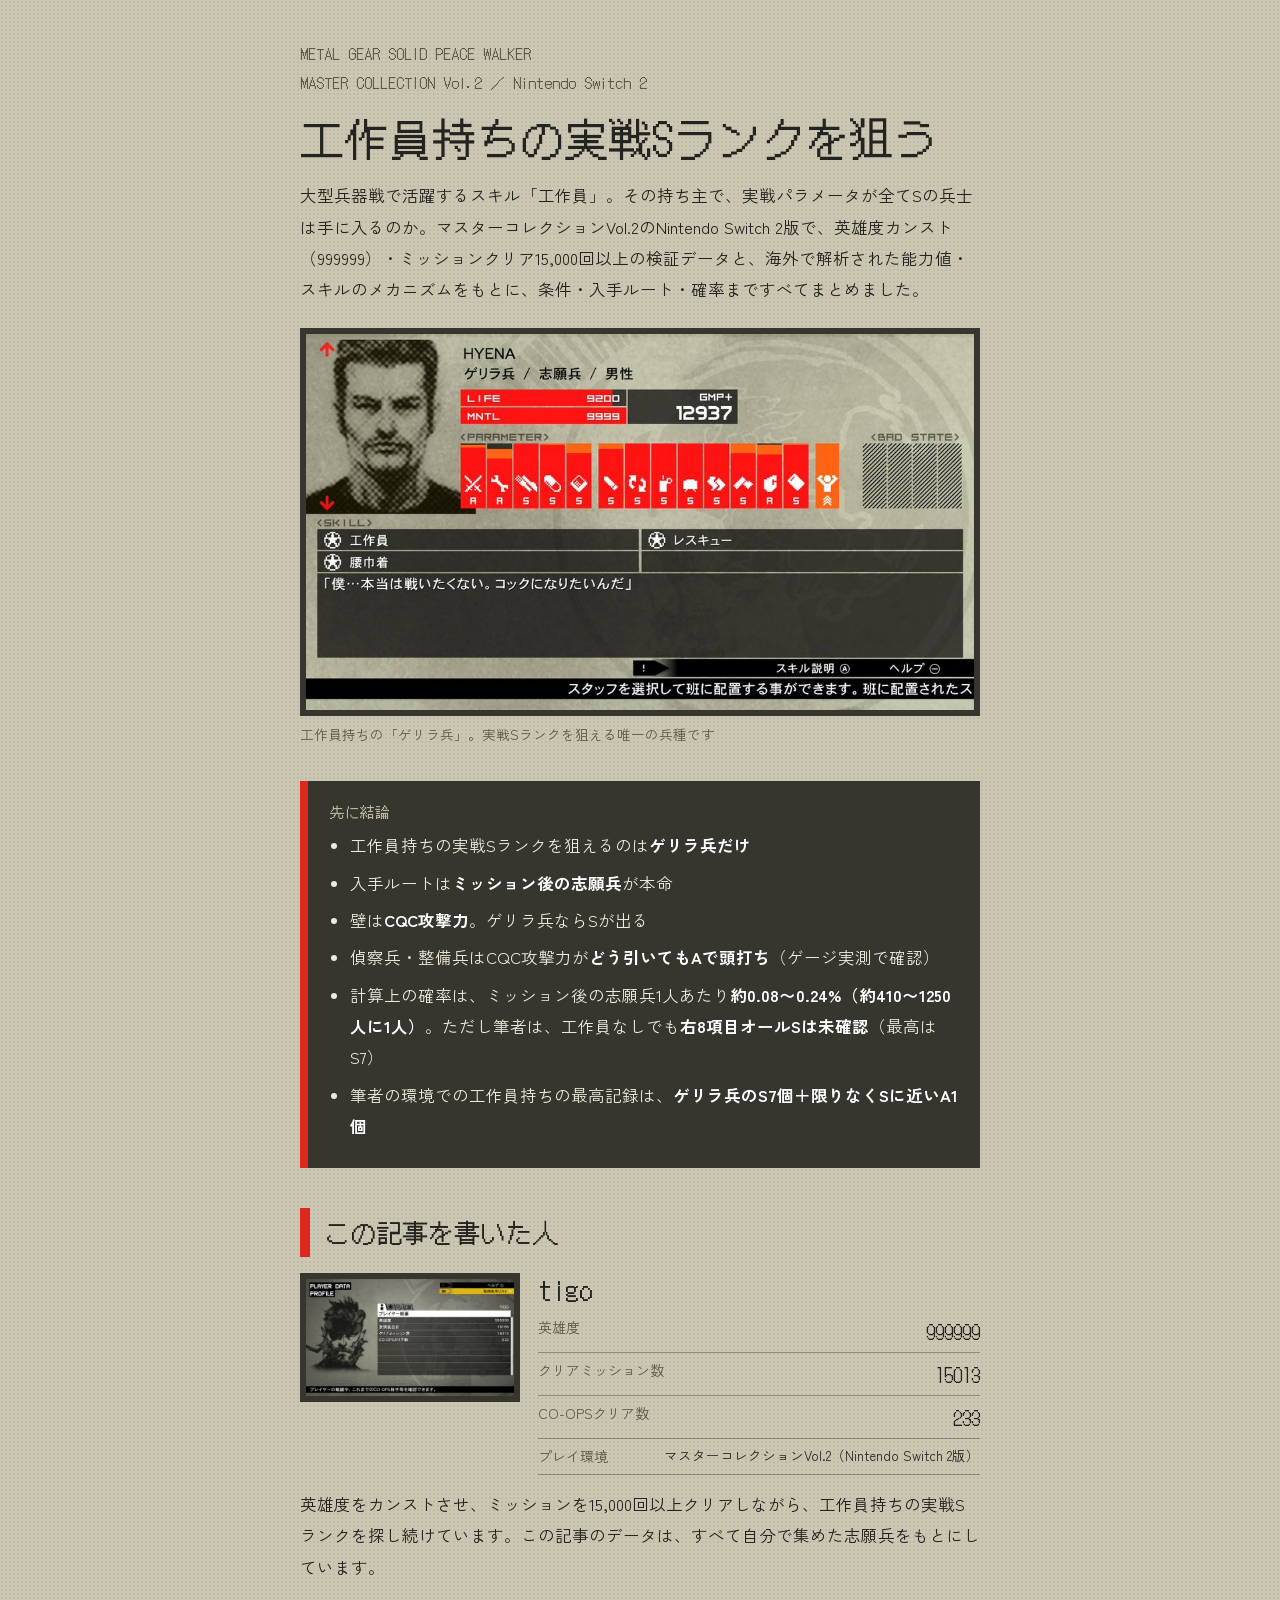
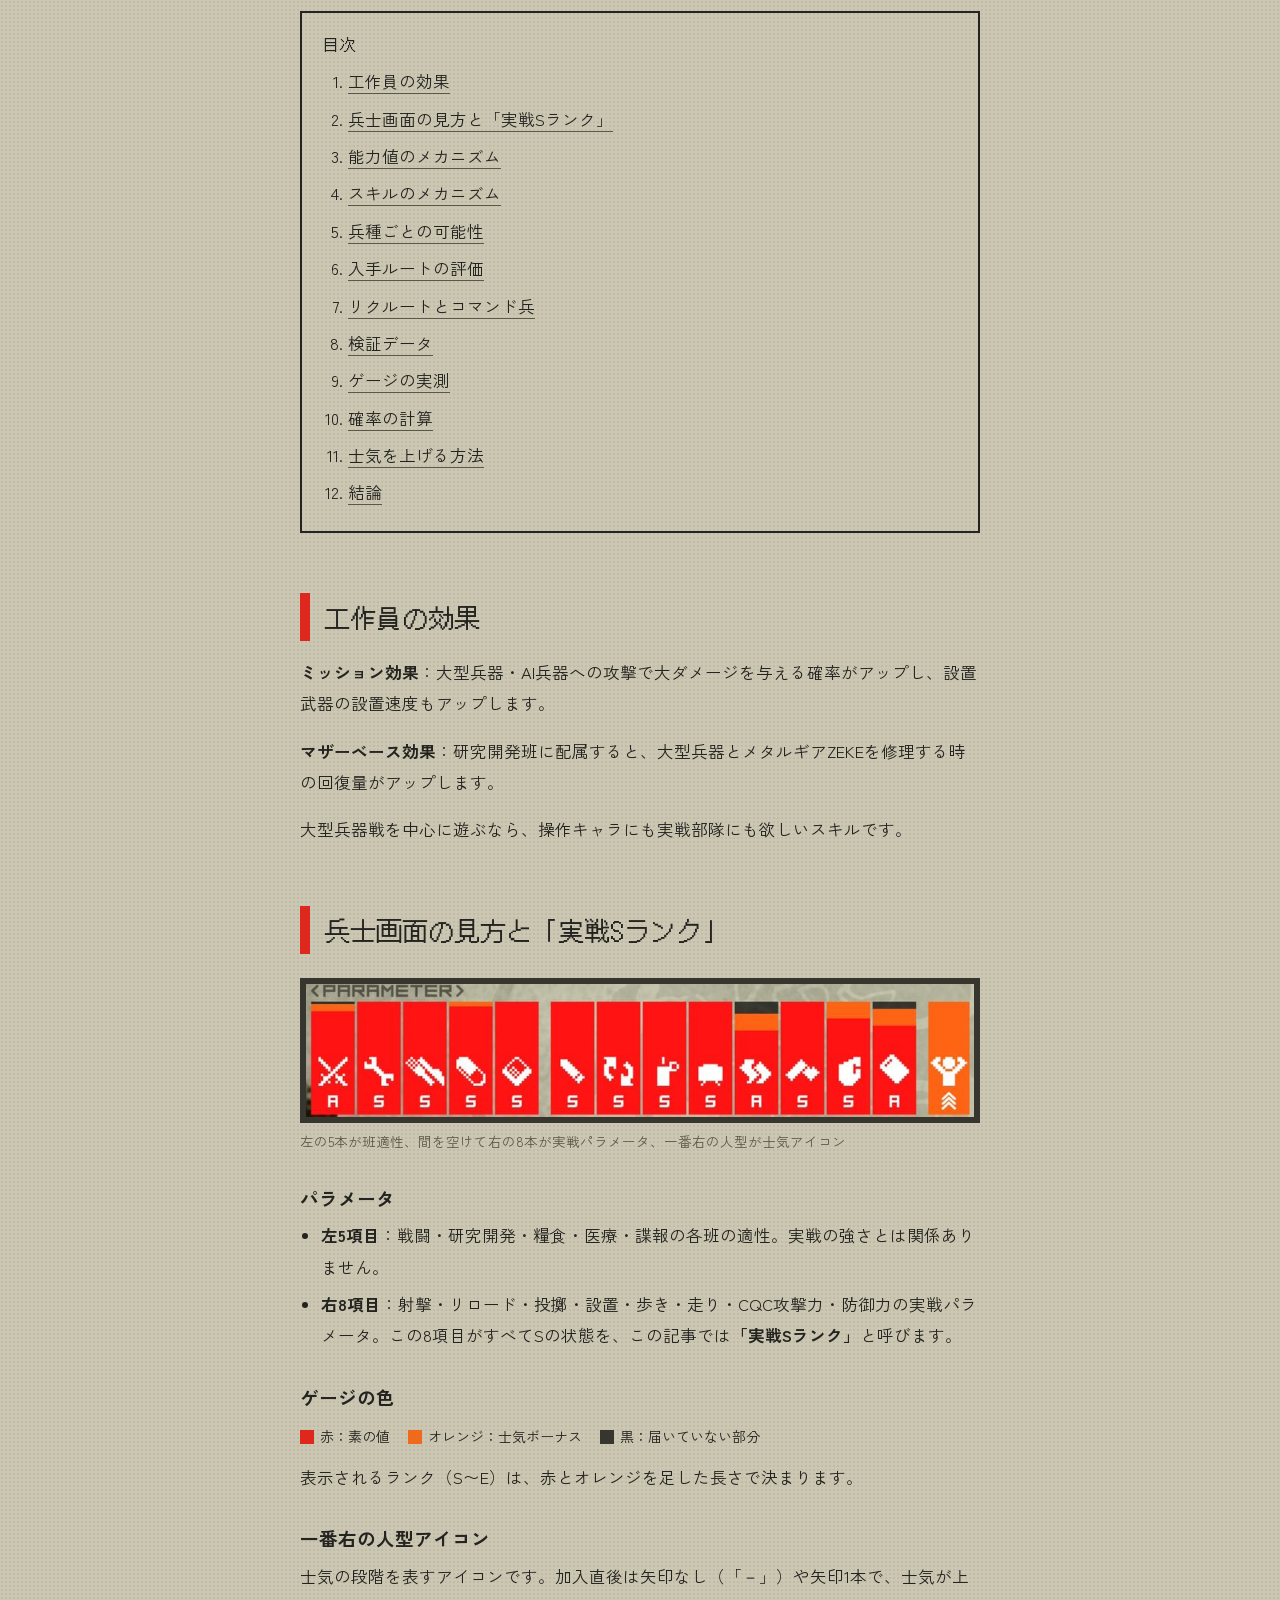
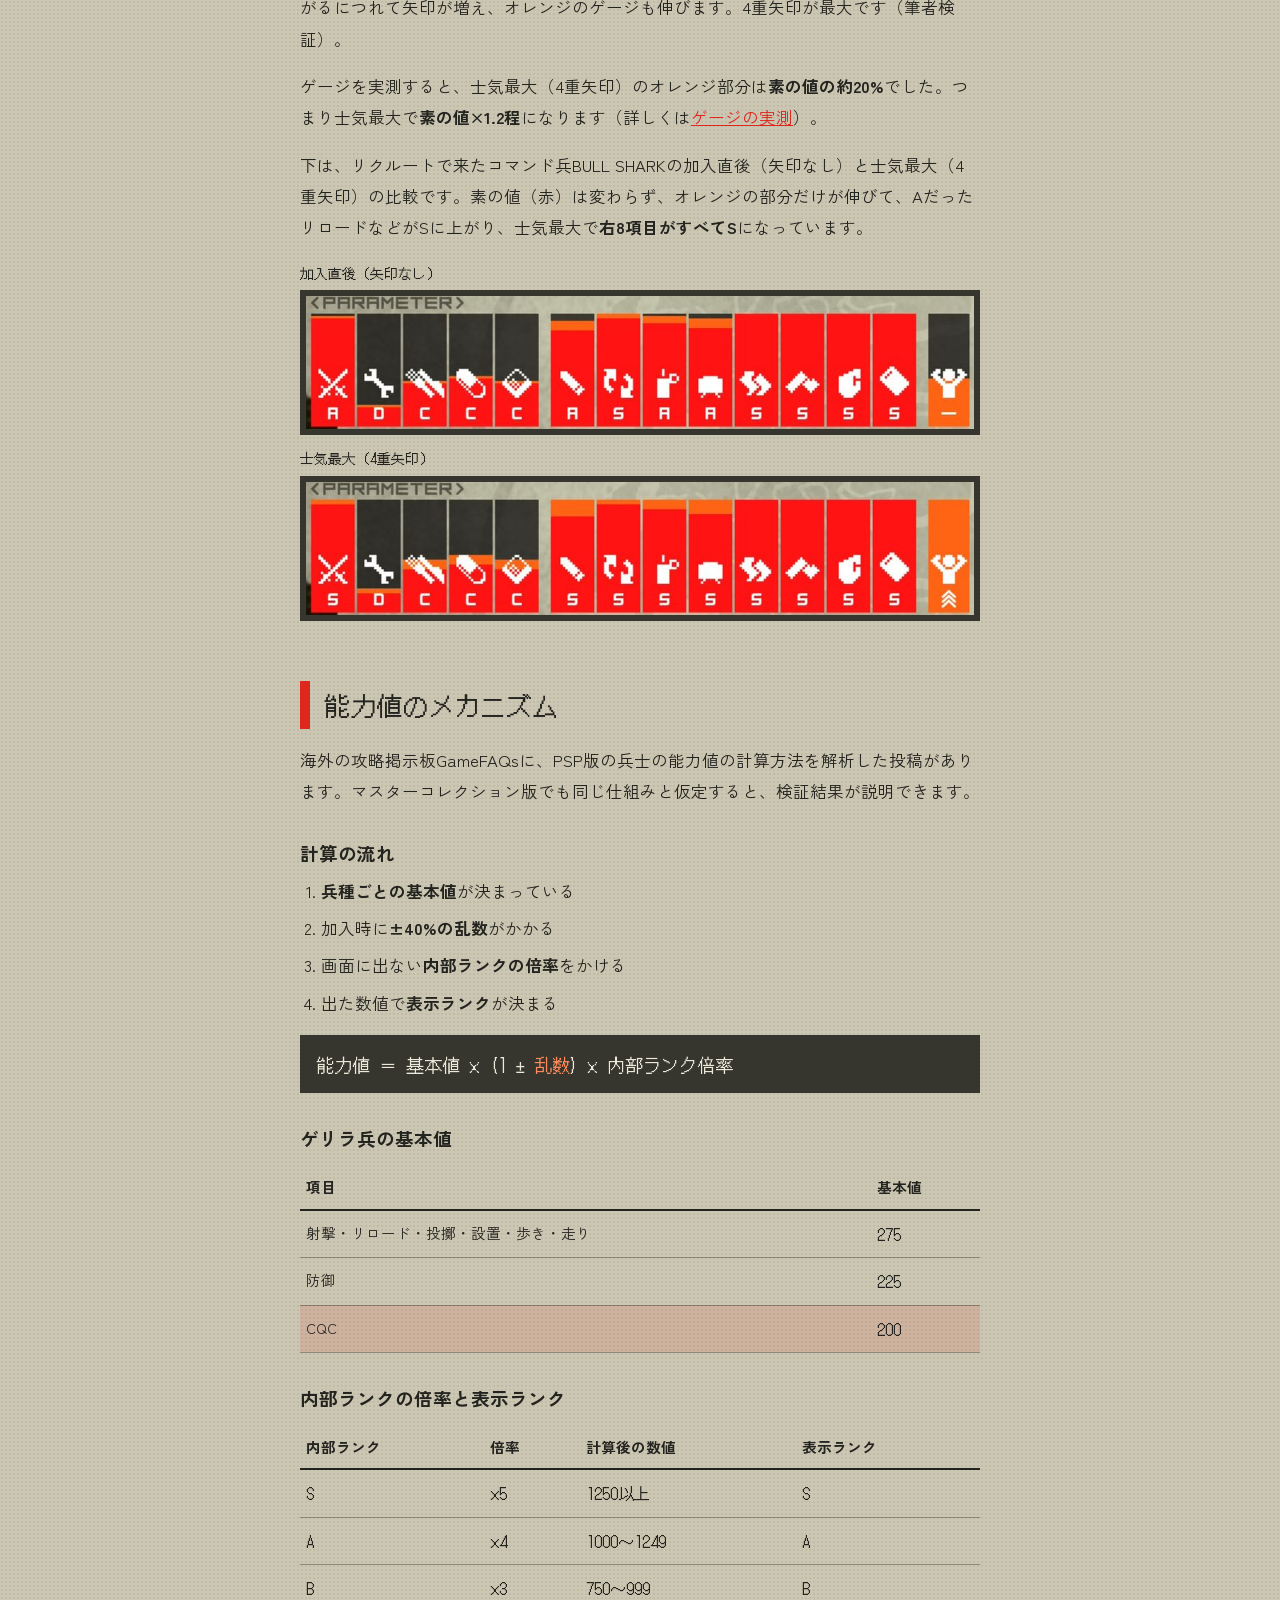
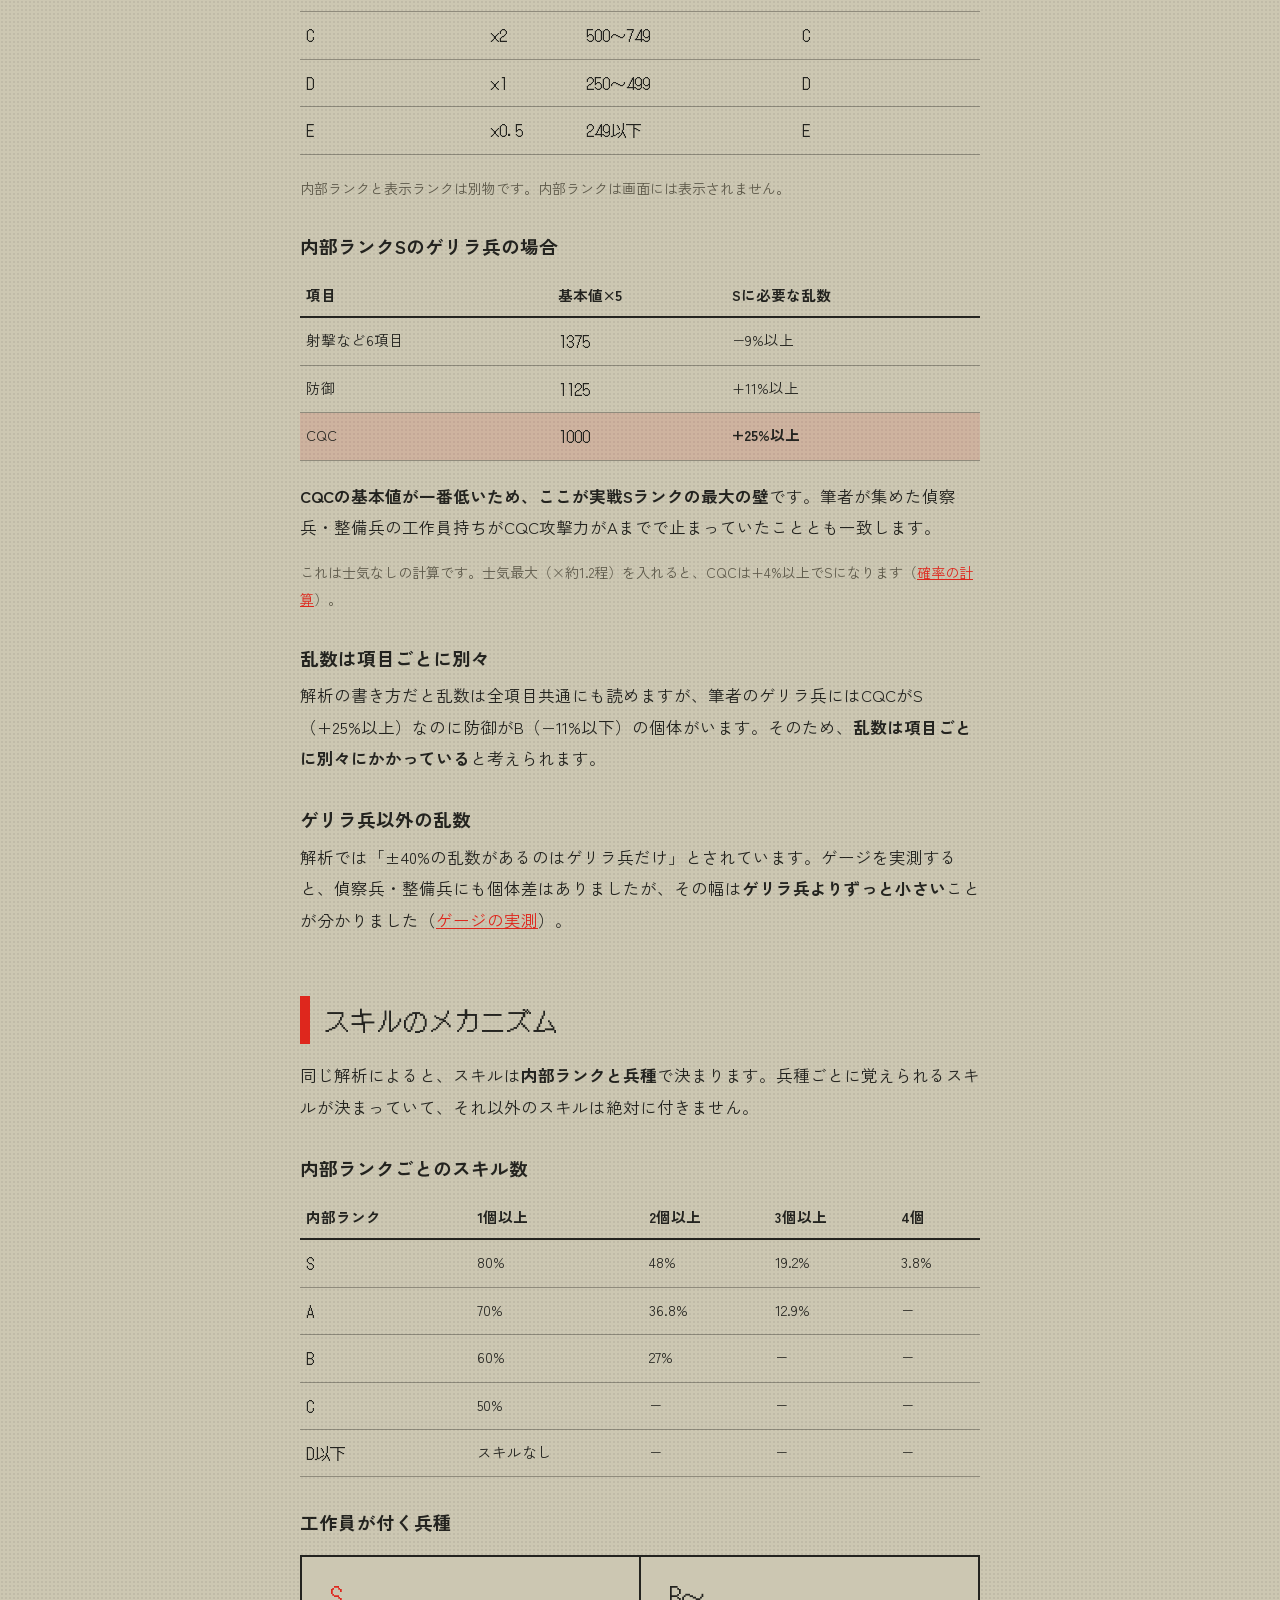
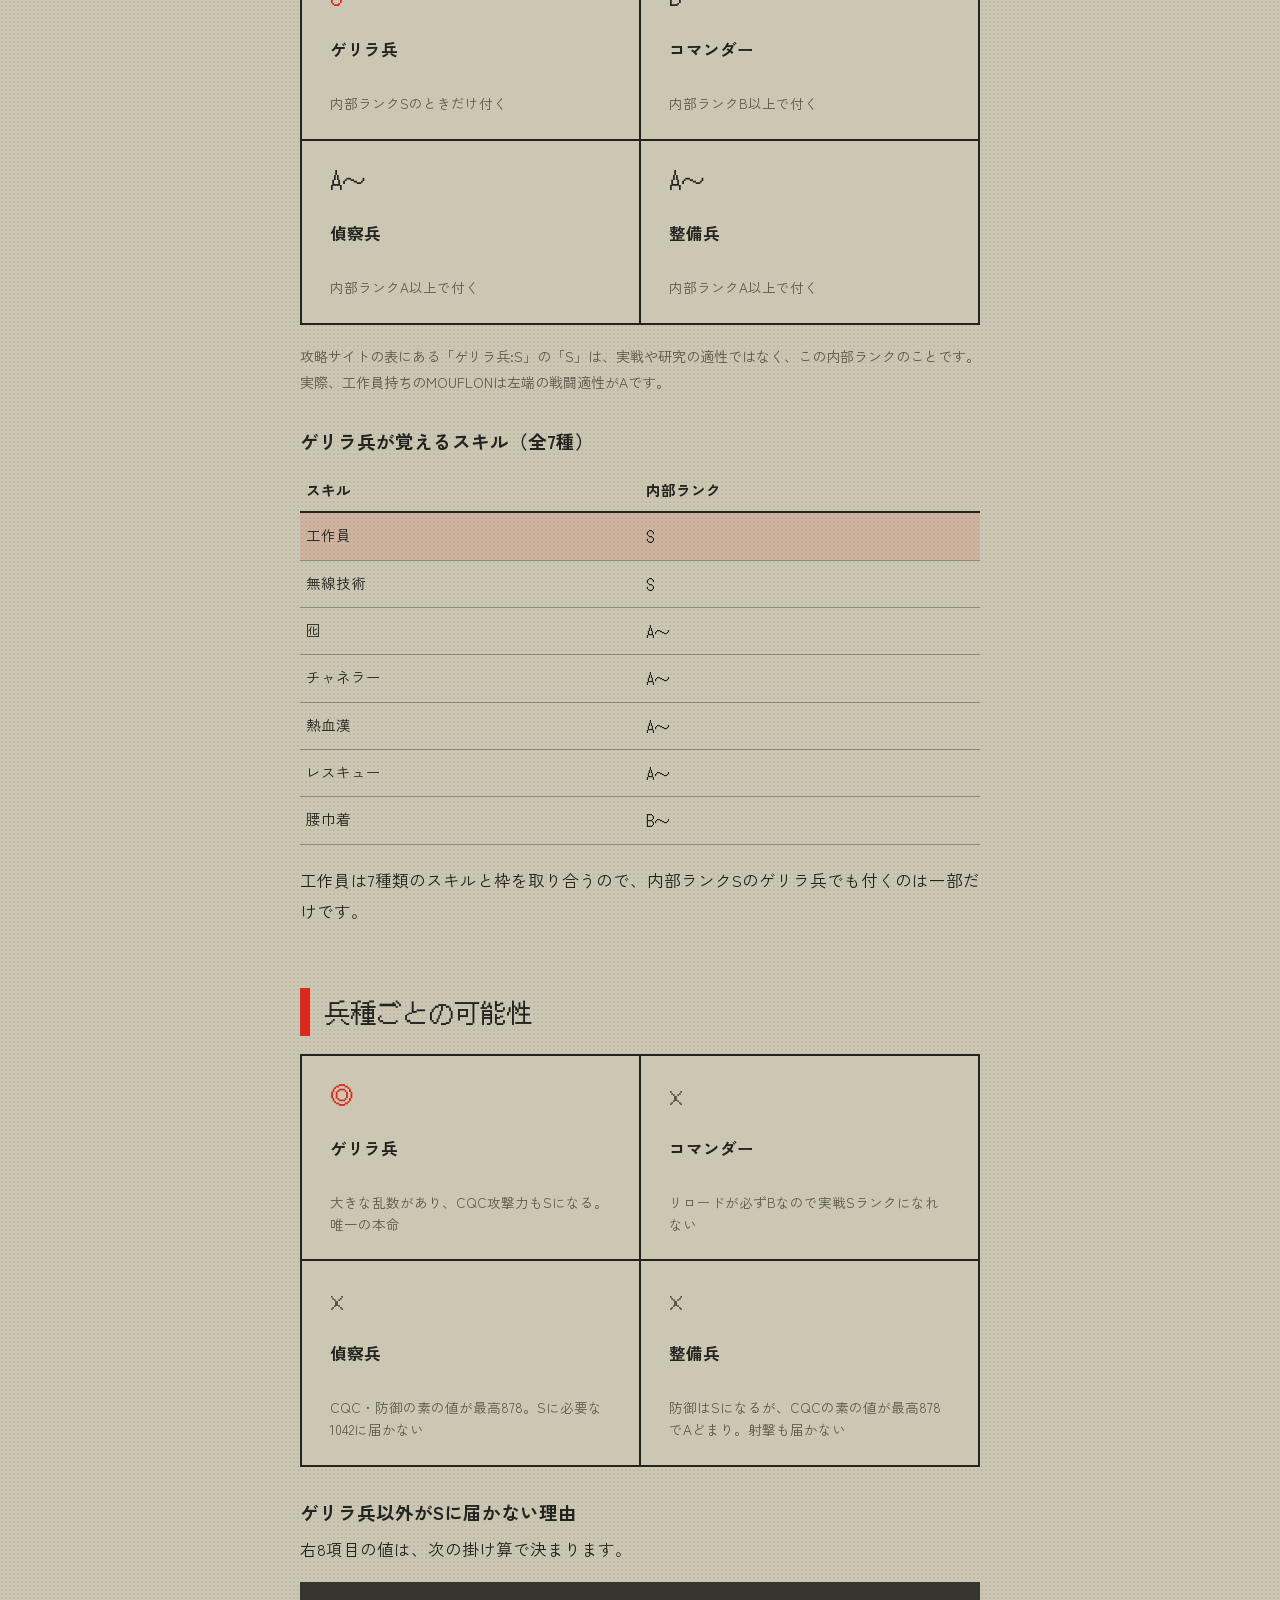
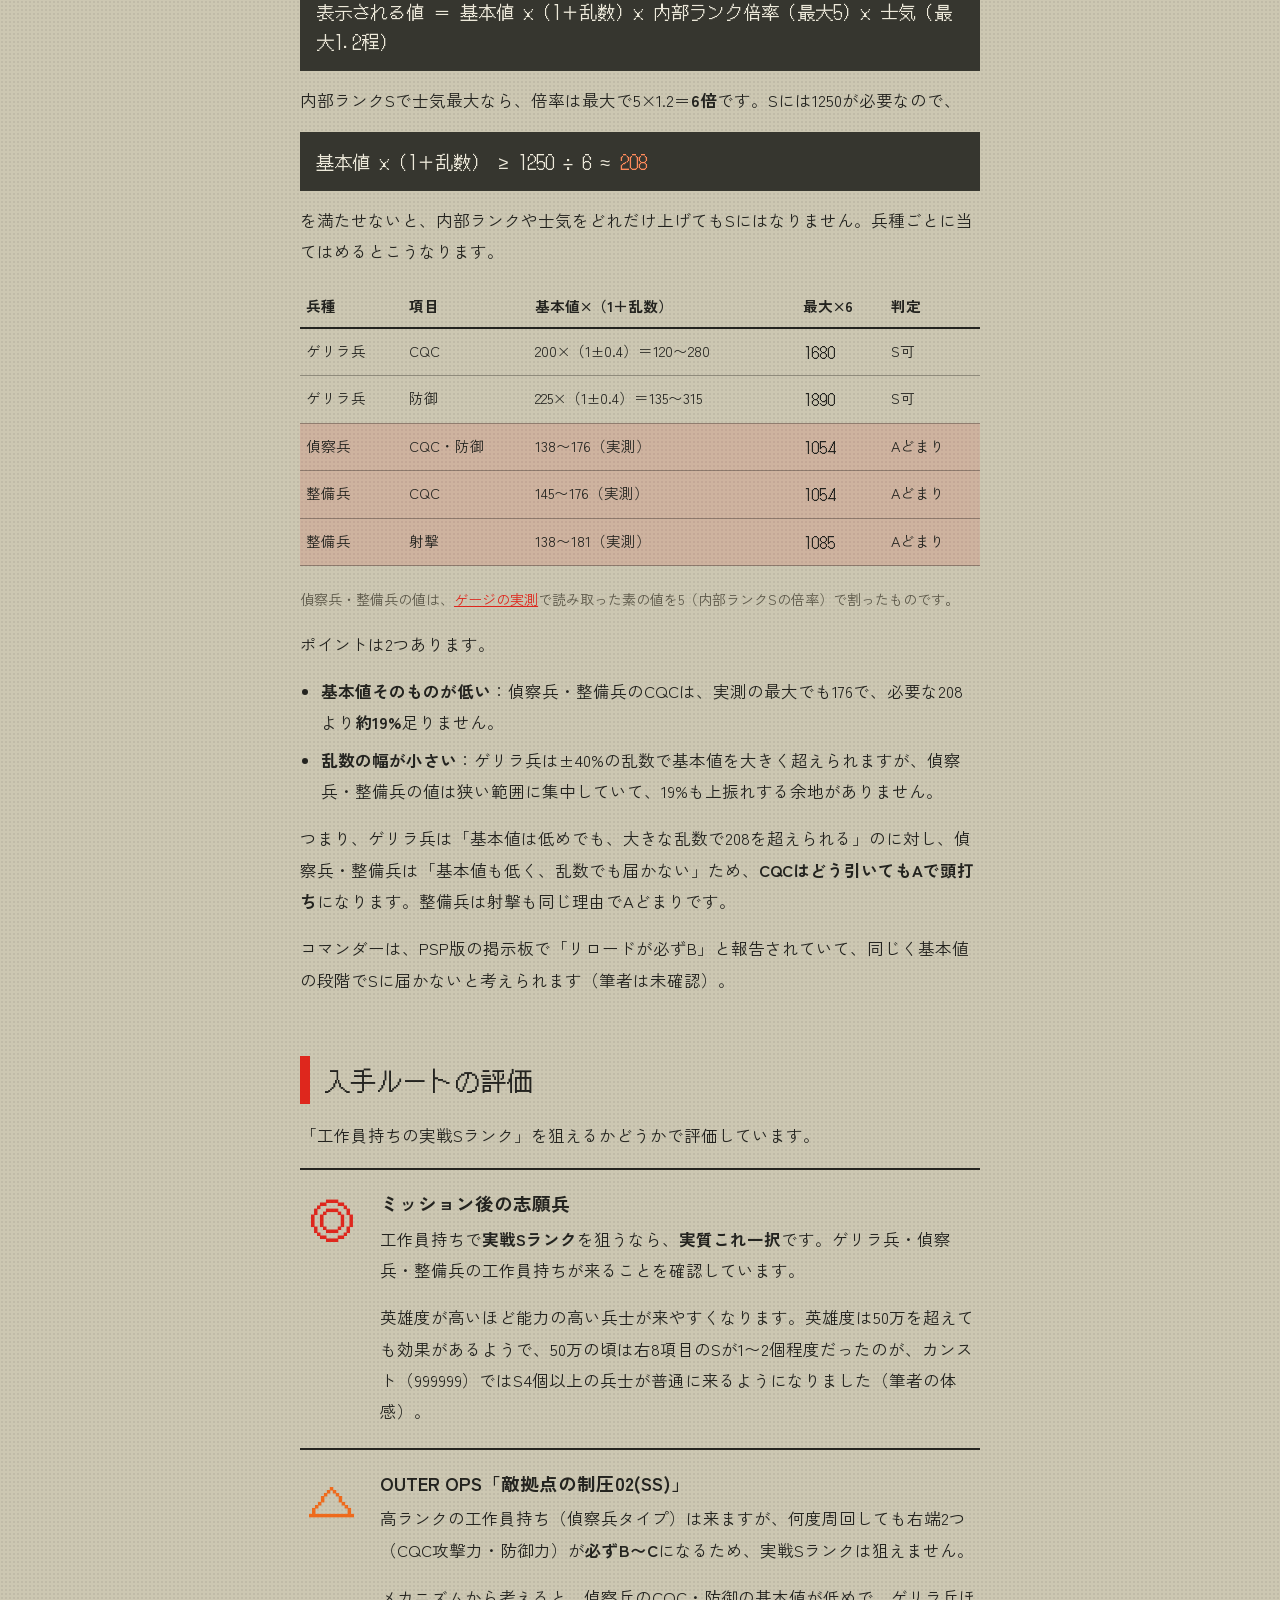
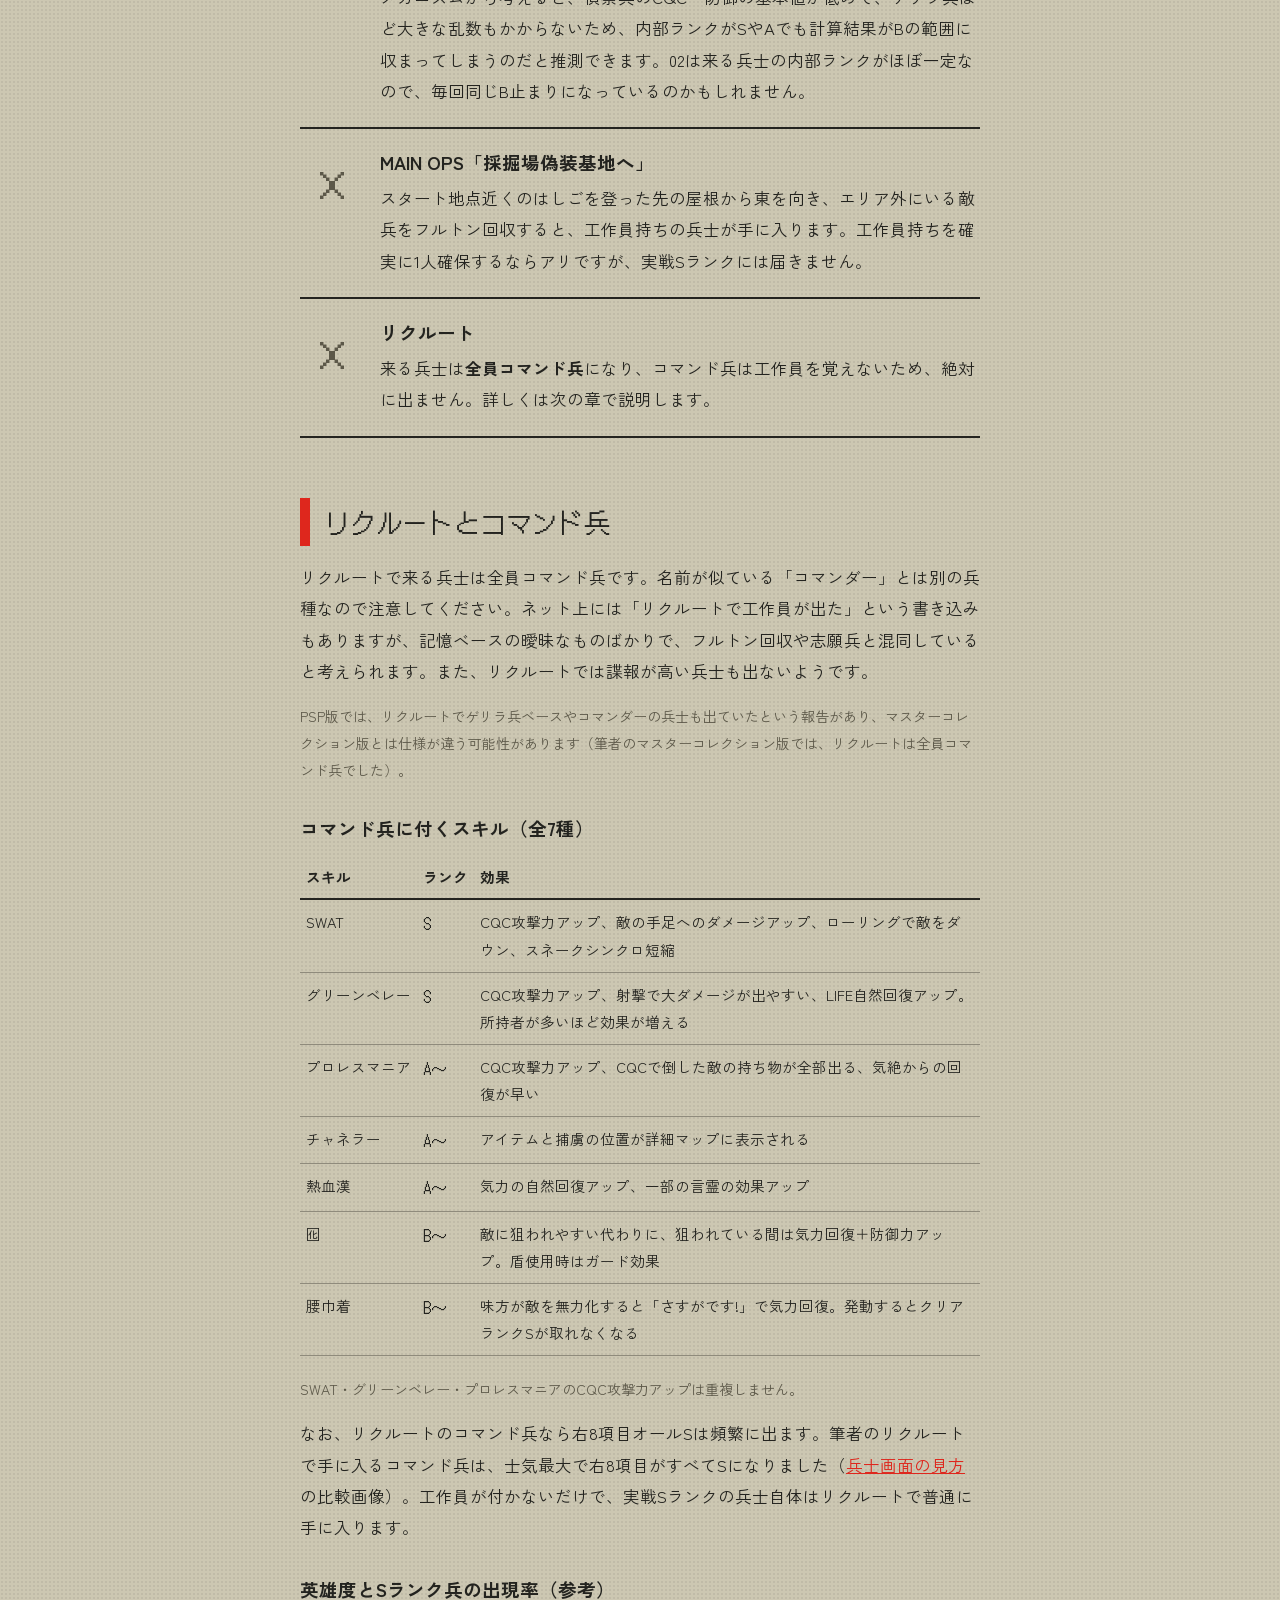
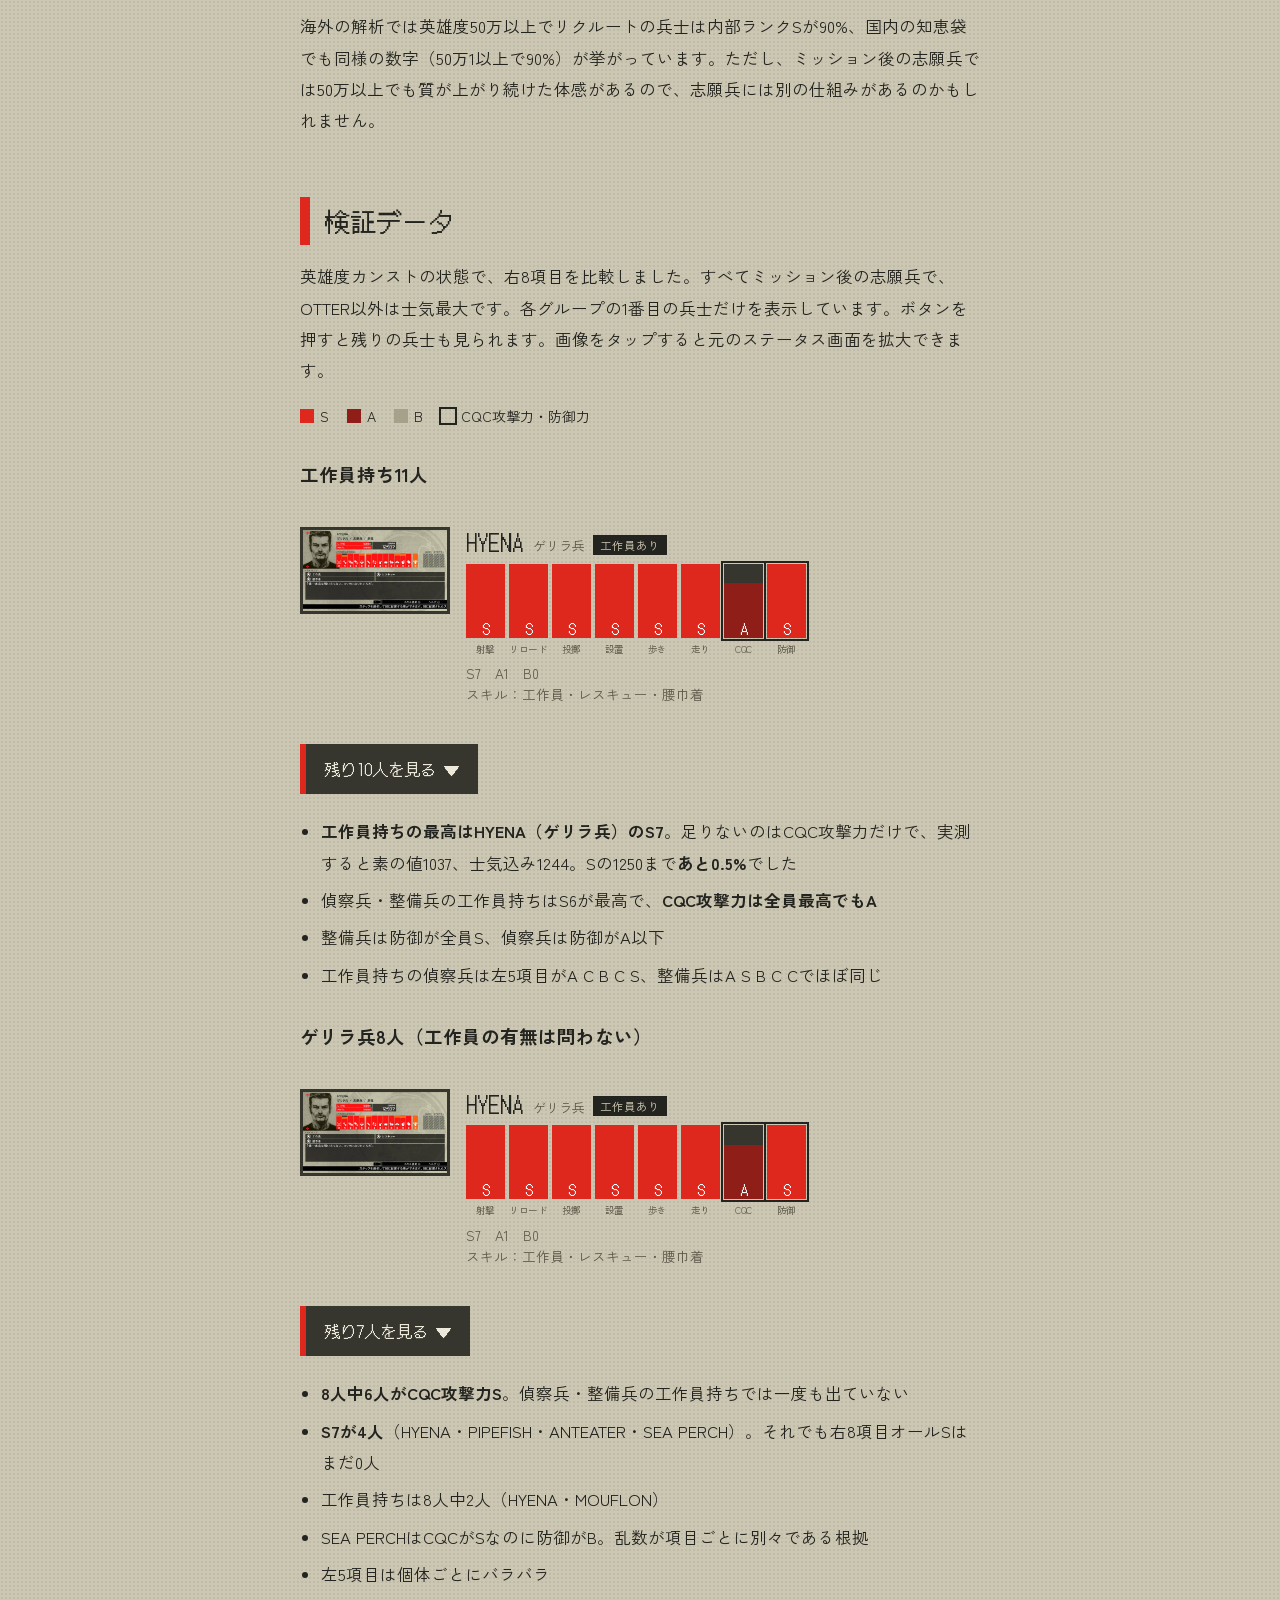
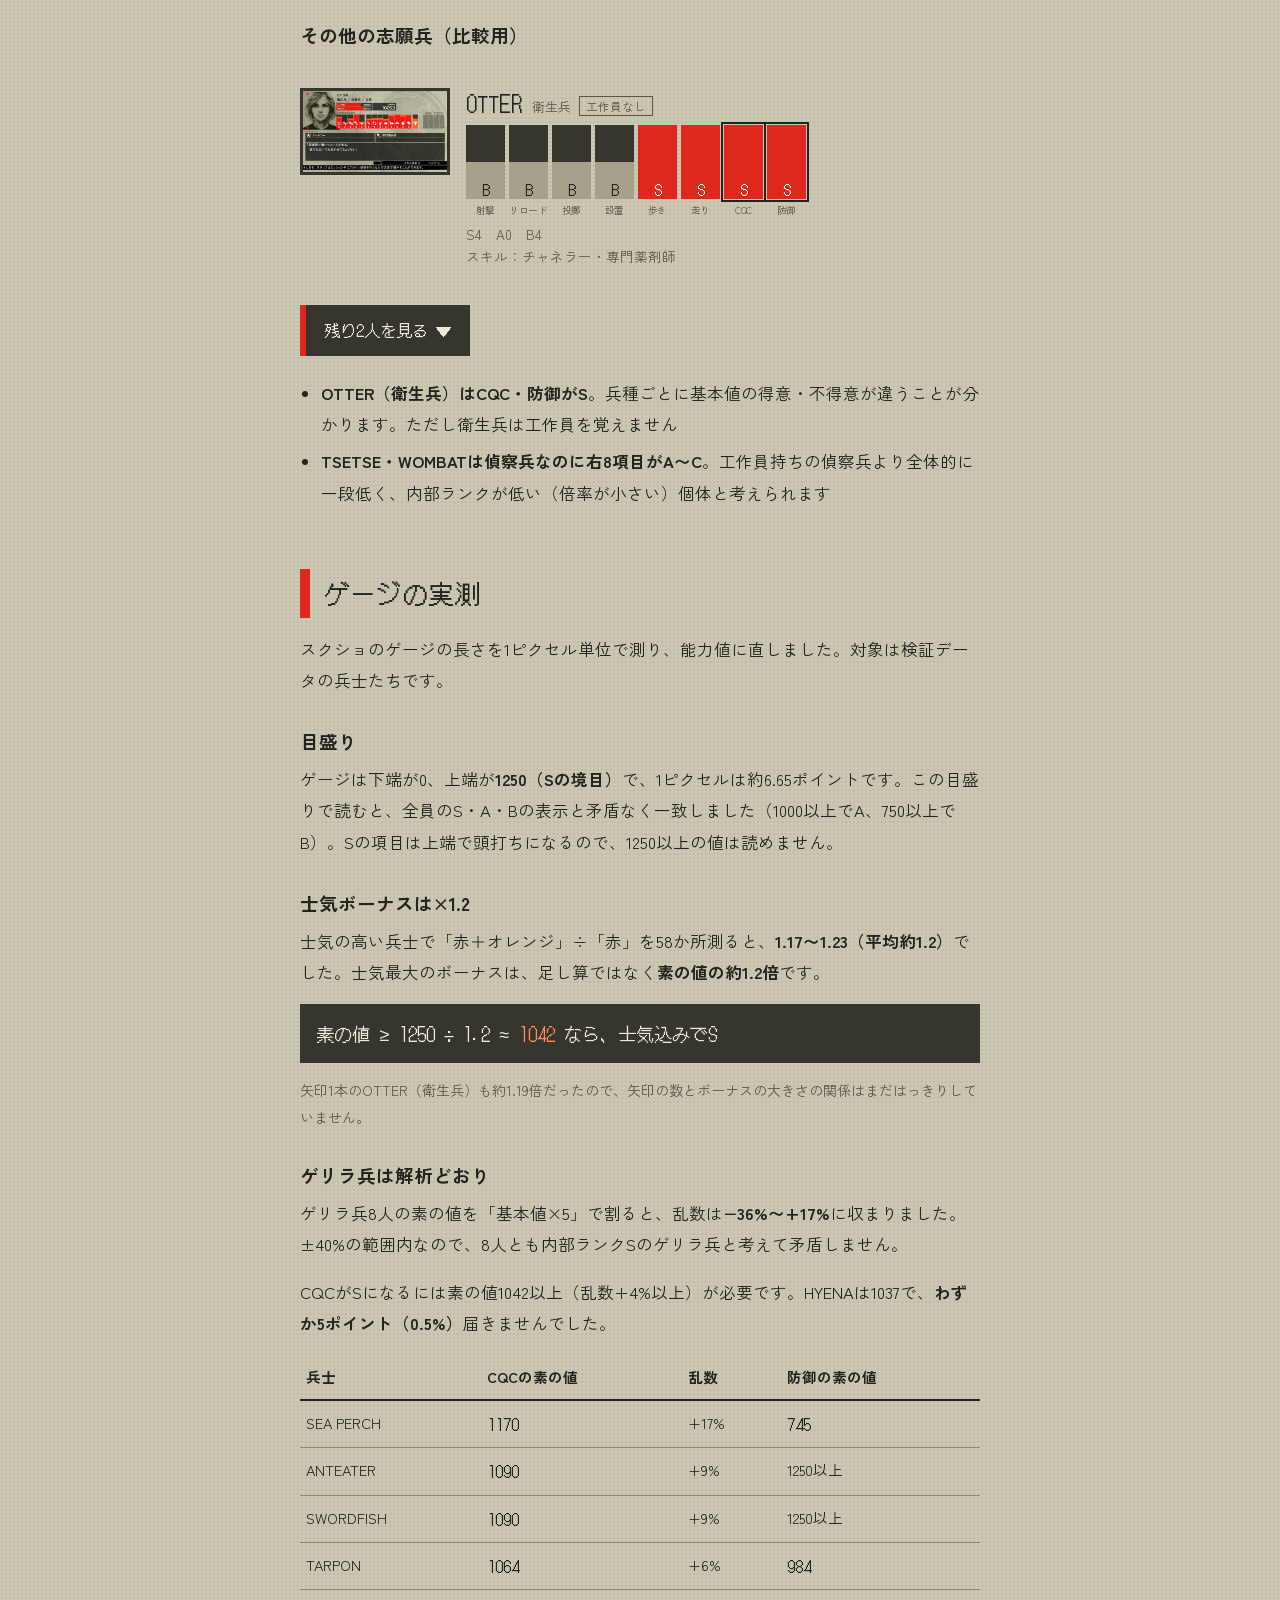
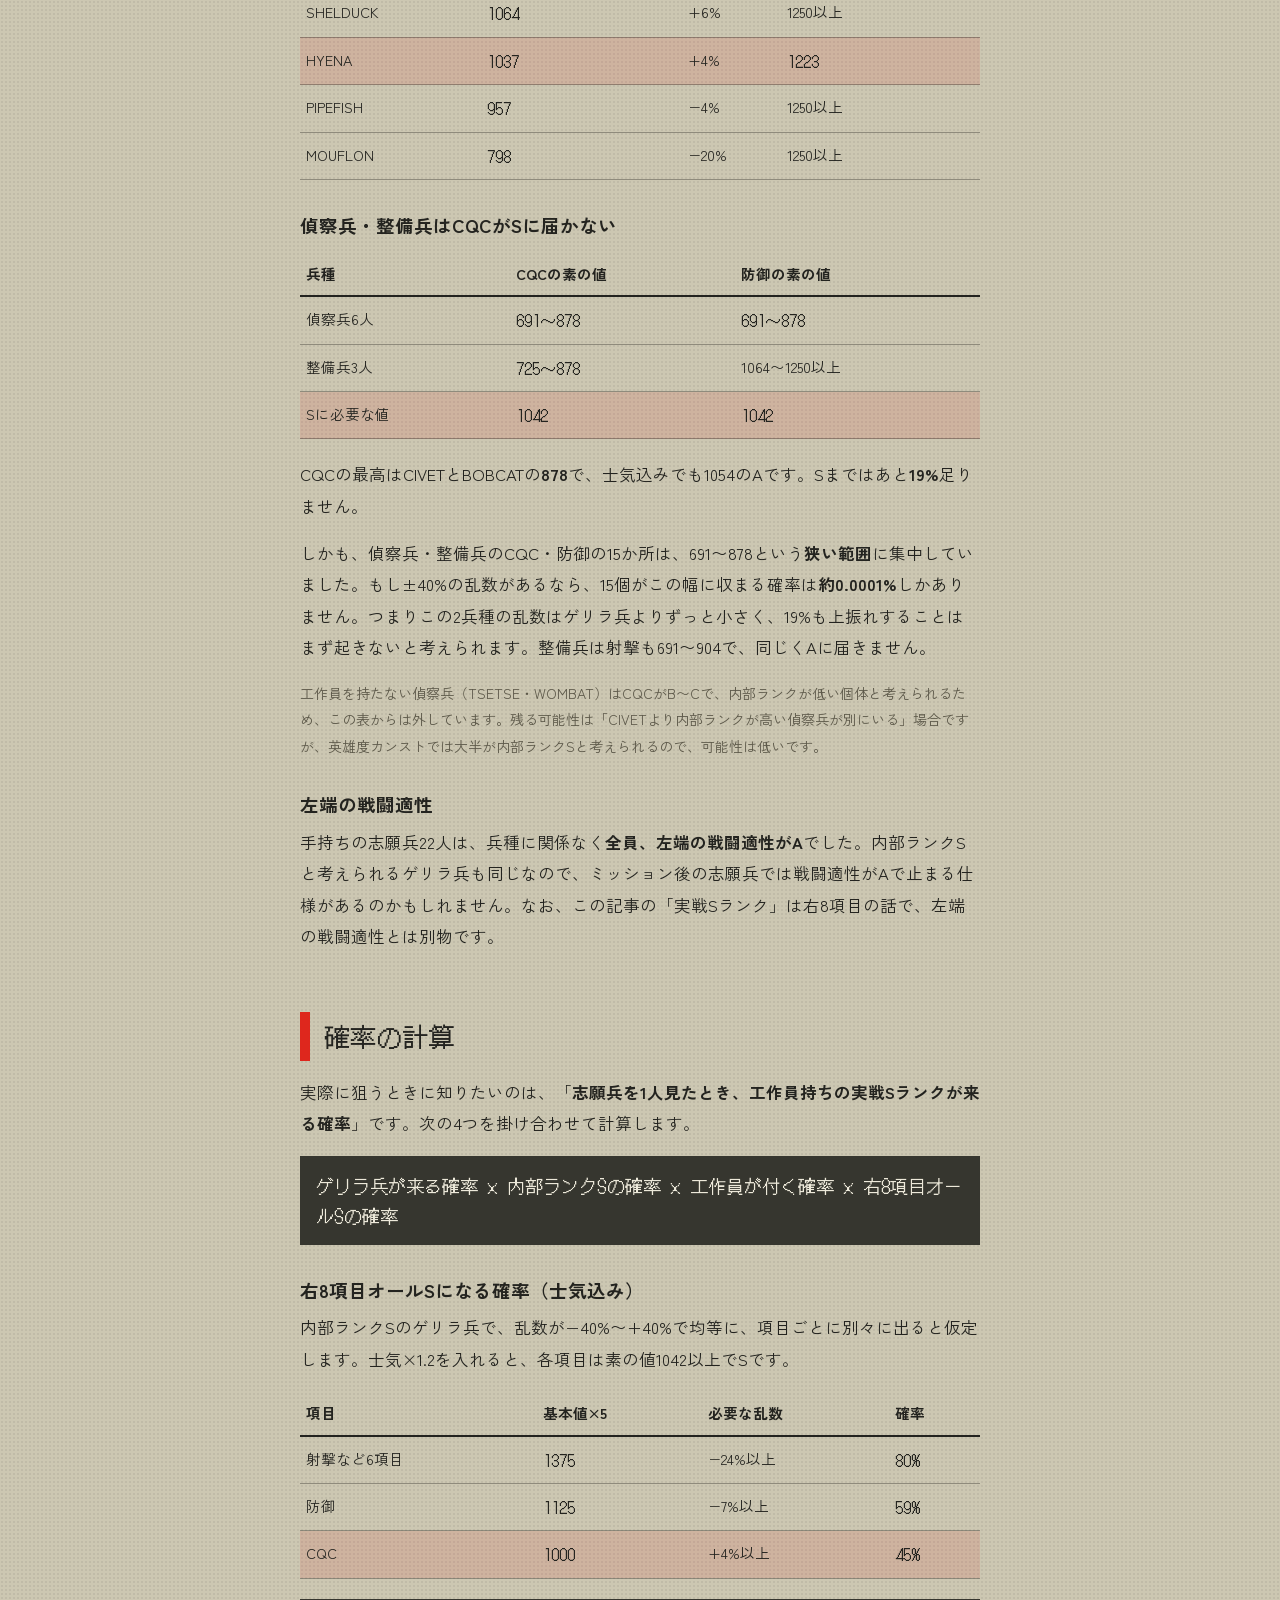
==== index.html @ e5771841 "Update index.html" ====
<!DOCTYPE html>
<html lang="ja">
<head>
<meta charset="utf-8">
<meta name="viewport" content="width=device-width, initial-scale=1">
<title>【ピースウォーカー】工作員持ちの実戦Sランク完全検証｜入手条件・能力値のメカニズム・確率【MGSPW マスターコレクション】</title>
<meta name="description" content="MGSPW（メタルギアソリッド ピースウォーカー マスターコレクションVol.2・Switch 2版）で、工作員持ちの実戦Sランク兵士は手に入るのか。英雄度カンスト・ミッションクリア15,000回以上の検証データと海外の解析をもとに、工作員が付く条件、入手ルート、能力値とスキルのメカニズム、確率まで詳しく解説します。">
<meta property="og:type" content="article">
<meta property="og:title" content="【ピースウォーカー】工作員持ちの実戦Sランク完全検証">
<meta property="og:description" content="工作員が付く条件、入手ルート、能力値とスキルのメカニズム、確率まで。マスターコレクションVol.2（Switch 2版）で、英雄度カンスト・ミッション15,000回以上の検証データをもとに解説。">
<meta property="og:site_name" content="tigo MGSPW">
<meta property="og:url" content="https://tigo-lui.github.io/">
<meta property="og:image" content="https://tigo-lui.github.io/img/hyena.jpg">
<meta name="twitter:card" content="summary_large_image">
<link rel="canonical" href="https://tigo-lui.github.io/">
<link rel="icon" href="favicon.ico" sizes="48x48">
<link rel="icon" type="image/png" sizes="192x192" href="img/icon-192.png">
<link rel="apple-touch-icon" href="img/apple-touch-icon.png">
<script type="application/ld+json">
{"@context":"https://schema.org","@type":"WebSite","name":"tigo MGSPW","alternateName":["tigoMGSPW","tigo-MGSPW"],"url":"https://tigo-lui.github.io/"}
</script>
<link rel="preconnect" href="https://fonts.googleapis.com">
<link rel="preconnect" href="https://fonts.gstatic.com" crossorigin>
<link href="https://fonts.googleapis.com/css2?family=DotGothic16&family=Zen+Kaku+Gothic+New:wght@400;700&display=swap" rel="stylesheet">
<link rel="stylesheet" href="css/style.css">
</head>
<body>
<div class="wrap">

<header class="hero">
  <p class="game">METAL GEAR SOLID PEACE WALKER<br><span style="white-space:nowrap">MASTER COLLECTION Vol.2</span> ／ <span style="white-space:nowrap">Nintendo Switch 2</span></p>
  <h1>工作員持ちの実戦Sランクを狙う</h1>
  <p class="lead">大型兵器戦で活躍するスキル「工作員」。その持ち主で、実戦パラメータが全てSの兵士は手に入るのか。マスターコレクションVol.2のNintendo Switch 2版で、英雄度カンスト（999999）・ミッションクリア15,000回以上の検証データと、海外で解析された能力値・スキルのメカニズムをもとに、条件・入手ルート・確率まですべてまとめました。</p>
  <figure style="margin:0">
    <button class="frame" aria-label="HYENAのステータス画面を拡大"><img src="img/hyena.jpg" alt="HYENAのステータス画面。ゲリラ兵、工作員・レスキュー・腰巾着持ち、右8項目はS7・A1"></button>
    <figcaption>工作員持ちの「ゲリラ兵」。実戦Sランクを狙える唯一の兵種です</figcaption>
  </figure>
</header>

<section class="answer" aria-labelledby="ans">
  <h2 id="ans">先に結論</h2>
  <ul>
    <li>工作員持ちの実戦Sランクを狙えるのは<strong>ゲリラ兵だけ</strong></li>
    <li>入手ルートは<strong>ミッション後の志願兵</strong>が本命</li>
    <li>壁は<strong>CQC攻撃力</strong>。ゲリラ兵ならSが出る</li>
    <li>偵察兵・整備兵はCQC攻撃力が<strong>どう引いてもAで頭打ち</strong>（ゲージ実測で確認）</li>
    <li>計算上の確率は、ミッション後の志願兵1人あたり<strong>約0.08〜0.24%（約410〜1250人に1人）</strong>。ただし筆者は、工作員なしでも<strong>右8項目オールSは未確認</strong>（最高はS7）</li>
    <li>筆者の環境での工作員持ちの最高記録は、<strong>ゲリラ兵のS7個＋限りなくSに近いA1個</strong></li>
  </ul>
</section>

<section class="author" aria-labelledby="au">
  <h2 id="au">この記事を書いた人</h2>
  <div class="author-body">
    <button class="frame" aria-label="プレイヤーデータを拡大"><img src="img/profile.jpg" alt="プレイヤーデータ。英雄度999999、クリアミッション数15013、CO-OPSクリア数233"></button>
    <div>
      <p class="au-name">tigo</p>
      <dl class="stats">
        <div><dt>英雄度</dt><dd>999999</dd></div>
        <div><dt>クリアミッション数</dt><dd>15013</dd></div>
        <div><dt>CO-OPSクリア数</dt><dd>233</dd></div>
        <div><dt>プレイ環境</dt><dd class="env">マスターコレクションVol.2（Nintendo Switch 2版）</dd></div>
      </dl>
    </div>
  </div>
  <p>英雄度をカンストさせ、ミッションを15,000回以上クリアしながら、工作員持ちの実戦Sランクを探し続けています。この記事のデータは、すべて自分で集めた志願兵をもとにしています。</p>
</section>

<nav class="toc" aria-label="目次">
  <p>目次</p>
  <ol>
    <li><a href="#effect">工作員の効果</a></li>
    <li><a href="#screen">兵士画面の見方と「実戦Sランク」</a></li>
    <li><a href="#algo">能力値のメカニズム</a></li>
    <li><a href="#skill">スキルのメカニズム</a></li>
    <li><a href="#classes">兵種ごとの可能性</a></li>
    <li><a href="#routes">入手ルートの評価</a></li>
    <li><a href="#recruit">リクルートとコマンド兵</a></li>
    <li><a href="#data">検証データ</a></li>
    <li><a href="#measure">ゲージの実測</a></li>
    <li><a href="#prob">確率の計算</a></li>
    <li><a href="#morale">士気を上げる方法</a></li>
    <li><a href="#conclusion">結論</a></li>
  </ol>
</nav>

<section>
<h2 id="effect">工作員の効果</h2>
<p><strong>ミッション効果</strong>：大型兵器・AI兵器への攻撃で大ダメージを与える確率がアップし、設置武器の設置速度もアップします。</p>
<p><strong>マザーベース効果</strong>：研究開発班に配属すると、大型兵器とメタルギアZEKEを修理する時の回復量がアップします。</p>
<p>大型兵器戦を中心に遊ぶなら、操作キャラにも実戦部隊にも欲しいスキルです。</p>
</section>

<section>
<h2 id="screen">兵士画面の見方と「実戦Sランク」</h2>
<figure>
  <button class="frame" aria-label="TARPONのパラメータ部分を拡大"><img src="img/tarpon-bars.jpg" alt="TARPONのパラメータ欄"></button>
  <figcaption>左の5本が班適性、間を空けて右の8本が実戦パラメータ、一番右の人型が士気アイコン</figcaption>
</figure>

<h3>パラメータ</h3>
<ul>
  <li><strong>左5項目</strong>：戦闘・研究開発・糧食・医療・諜報の各班の適性。実戦の強さとは関係ありません。</li>
  <li><strong>右8項目</strong>：射撃・リロード・投擲・設置・歩き・走り・CQC攻撃力・防御力の実戦パラメータ。この8項目がすべてSの状態を、この記事では<strong>「実戦Sランク」</strong>と呼びます。</li>
</ul>

<h3>ゲージの色</h3>
<div class="legend">
  <span><i class="sw" style="background:var(--red)"></i>赤：素の値</span>
  <span><i class="sw" style="background:var(--orange)"></i>オレンジ：士気ボーナス</span>
  <span><i class="sw" style="background:var(--panel)"></i>黒：届いていない部分</span>
</div>
<p>表示されるランク（S〜E）は、赤とオレンジを足した長さで決まります。</p>

<h3>一番右の人型アイコン</h3>
<p>士気の段階を表すアイコンです。加入直後は矢印なし（「－」）や矢印1本で、士気が上がるにつれて矢印が増え、オレンジのゲージも伸びます。4重矢印が最大です（筆者検証）。</p>
<p>ゲージを実測すると、士気最大（4重矢印）のオレンジ部分は<strong>素の値の約20%</strong>でした。つまり士気最大で<strong>素の値×1.2程</strong>になります（詳しくは<a href="#measure">ゲージの実測</a>）。</p>
<p>下は、リクルートで来たコマンド兵BULL SHARKの加入直後（矢印なし）と士気最大（4重矢印）の比較です。素の値（赤）は変わらず、オレンジの部分だけが伸びて、AだったリロードなどがSに上がり、士気最大で<strong>右8項目がすべてS</strong>になっています。</p>
<div class="pair">
  <figure style="margin:0">
    <div class="cap">加入直後（矢印なし）</div>
    <button class="frame" aria-label="BULL SHARK加入直後のパラメータを拡大"><img src="img/bullshark-bars-new.jpg" alt="BULL SHARK加入直後。右8項目はA S A A S S S S"></button>
  </figure>
  <figure style="margin:0">
    <div class="cap">士気最大（4重矢印）</div>
    <button class="frame" aria-label="BULL SHARK士気最大のパラメータを拡大"><img src="img/bullshark-bars-max.jpg" alt="BULL SHARK士気最大。右8項目はすべてS"></button>
  </figure>
</div>
</section>

<section>
<h2 id="algo">能力値のメカニズム</h2>
<p>海外の攻略掲示板GameFAQsに、PSP版の兵士の能力値の計算方法を解析した投稿があります。マスターコレクション版でも同じ仕組みと仮定すると、検証結果が説明できます。</p>

<h3>計算の流れ</h3>
<ol>
  <li><strong>兵種ごとの基本値</strong>が決まっている</li>
  <li>加入時に<strong>±40%の乱数</strong>がかかる</li>
  <li>画面に出ない<strong>内部ランクの倍率</strong>をかける</li>
  <li>出た数値で<strong>表示ランク</strong>が決まる</li>
</ol>
<div class="formula">能力値 ＝ 基本値 × (1 ± <span class="r">乱数</span>) × 内部ランク倍率</div>

<h3>ゲリラ兵の基本値</h3>
<div class="tbl-wrap"><table class="tbl">
  <thead><tr><th>項目</th><th>基本値</th></tr></thead>
  <tbody>
    <tr><td>射撃・リロード・投擲・設置・歩き・走り</td><td class="num">275</td></tr>
    <tr><td>防御</td><td class="num">225</td></tr>
    <tr class="hl"><td>CQC</td><td class="num">200</td></tr>
  </tbody>
</table></div>

<h3>内部ランクの倍率と表示ランク</h3>
<div class="tbl-wrap"><table class="tbl">
  <thead><tr><th>内部ランク</th><th>倍率</th><th>計算後の数値</th><th>表示ランク</th></tr></thead>
  <tbody>
    <tr><td class="num">S</td><td class="num">×5</td><td class="num">1250以上</td><td class="num">S</td></tr>
    <tr><td class="num">A</td><td class="num">×4</td><td class="num">1000〜1249</td><td class="num">A</td></tr>
    <tr><td class="num">B</td><td class="num">×3</td><td class="num">750〜999</td><td class="num">B</td></tr>
    <tr><td class="num">C</td><td class="num">×2</td><td class="num">500〜749</td><td class="num">C</td></tr>
    <tr><td class="num">D</td><td class="num">×1</td><td class="num">250〜499</td><td class="num">D</td></tr>
    <tr><td class="num">E</td><td class="num">×0.5</td><td class="num">249以下</td><td class="num">E</td></tr>
  </tbody>
</table></div>
<p class="note">内部ランクと表示ランクは別物です。内部ランクは画面には表示されません。</p>

<h3>内部ランクSのゲリラ兵の場合</h3>
<div class="tbl-wrap"><table class="tbl">
  <thead><tr><th>項目</th><th>基本値×5</th><th>Sに必要な乱数</th></tr></thead>
  <tbody>
    <tr><td>射撃など6項目</td><td class="num">1375</td><td>−9%以上</td></tr>
    <tr><td>防御</td><td class="num">1125</td><td>+11%以上</td></tr>
    <tr class="hl"><td>CQC</td><td class="num">1000</td><td><strong>+25%以上</strong></td></tr>
  </tbody>
</table></div>
<p><strong>CQCの基本値が一番低いため、ここが実戦Sランクの最大の壁</strong>です。筆者が集めた偵察兵・整備兵の工作員持ちがCQC攻撃力がAまでで止まっていたこととも一致します。</p>
<p class="note">これは士気なしの計算です。士気最大（×約1.2程）を入れると、CQCは+4%以上でSになります（<a href="#prob">確率の計算</a>）。</p>

<h3>乱数は項目ごとに別々</h3>
<p>解析の書き方だと乱数は全項目共通にも読めますが、筆者のゲリラ兵にはCQCがS（+25%以上）なのに防御がB（−11%以下）の個体がいます。そのため、<strong>乱数は項目ごとに別々にかかっている</strong>と考えられます。</p>

<h3>ゲリラ兵以外の乱数</h3>
<p>解析では「±40%の乱数があるのはゲリラ兵だけ」とされています。ゲージを実測すると、偵察兵・整備兵にも個体差はありましたが、その幅は<strong>ゲリラ兵よりずっと小さい</strong>ことが分かりました（<a href="#measure">ゲージの実測</a>）。</p>
</section>

<section>
<h2 id="skill">スキルのメカニズム</h2>
<p>同じ解析によると、スキルは<strong>内部ランクと兵種</strong>で決まります。兵種ごとに覚えられるスキルが決まっていて、それ以外のスキルは絶対に付きません。</p>

<h3>内部ランクごとのスキル数</h3>
<div class="tbl-wrap"><table class="tbl">
  <thead><tr><th>内部ランク</th><th>1個以上</th><th>2個以上</th><th>3個以上</th><th>4個</th></tr></thead>
  <tbody>
    <tr><td class="num">S</td><td>80%</td><td>48%</td><td>19.2%</td><td>3.8%</td></tr>
    <tr><td class="num">A</td><td>70%</td><td>36.8%</td><td>12.9%</td><td>−</td></tr>
    <tr><td class="num">B</td><td>60%</td><td>27%</td><td>−</td><td>−</td></tr>
    <tr><td class="num">C</td><td>50%</td><td>−</td><td>−</td><td>−</td></tr>
    <tr><td class="num">D以下</td><td>スキルなし</td><td>−</td><td>−</td><td>−</td></tr>
  </tbody>
</table></div>

<h3>工作員が付く兵種</h3>
<div class="classes">
  <div><div class="rank ok">S</div><div class="cls">ゲリラ兵</div><div class="desc">内部ランクSのときだけ付く</div></div>
  <div><div class="rank">B〜</div><div class="cls">コマンダー</div><div class="desc">内部ランクB以上で付く</div></div>
  <div><div class="rank">A〜</div><div class="cls">偵察兵</div><div class="desc">内部ランクA以上で付く</div></div>
  <div><div class="rank">A〜</div><div class="cls">整備兵</div><div class="desc">内部ランクA以上で付く</div></div>
</div>
<p class="note">攻略サイトの表にある「ゲリラ兵:S」の「S」は、実戦や研究の適性ではなく、この内部ランクのことです。実際、工作員持ちのMOUFLONは左端の戦闘適性がAです。</p>

<h3>ゲリラ兵が覚えるスキル（全7種）</h3>
<div class="tbl-wrap"><table class="tbl">
  <thead><tr><th>スキル</th><th>内部ランク</th></tr></thead>
  <tbody>
    <tr class="hl"><td>工作員</td><td class="num">S</td></tr>
    <tr><td>無線技術</td><td class="num">S</td></tr>
    <tr><td>囮</td><td class="num">A〜</td></tr>
    <tr><td>チャネラー</td><td class="num">A〜</td></tr>
    <tr><td>熱血漢</td><td class="num">A〜</td></tr>
    <tr><td>レスキュー</td><td class="num">A〜</td></tr>
    <tr><td>腰巾着</td><td class="num">B〜</td></tr>
  </tbody>
</table></div>
<p>工作員は7種類のスキルと枠を取り合うので、内部ランクSのゲリラ兵でも付くのは一部だけです。</p>
</section>

<section>
<h2 id="classes">兵種ごとの可能性</h2>
<div class="classes">
  <div><div class="rank ok">◎</div><div class="cls">ゲリラ兵</div><div class="desc">大きな乱数があり、CQC攻撃力もSになる。唯一の本命</div></div>
  <div><div class="rank ng">×</div><div class="cls">コマンダー</div><div class="desc">リロードが必ずBなので実戦Sランクになれない</div></div>
  <div><div class="rank ng">×</div><div class="cls">偵察兵</div><div class="desc">CQC・防御の素の値が最高878。Sに必要な1042に届かない</div></div>
  <div><div class="rank ng">×</div><div class="cls">整備兵</div><div class="desc">防御はSになるが、CQCの素の値が最高878でAどまり。射撃も届かない</div></div>
</div>

<h3>ゲリラ兵以外がSに届かない理由</h3>
<p>右8項目の値は、次の掛け算で決まります。</p>
<div class="formula">表示される値 ＝ 基本値 ×（1＋乱数）× 内部ランク倍率（最大5）× 士気（最大1.2程）</div>
<p>内部ランクSで士気最大なら、倍率は最大で5×1.2＝<strong>6倍</strong>です。Sには1250が必要なので、</p>
<div class="formula">基本値 ×（1＋乱数） ≥ 1250 ÷ 6 ≈ <span class="r">208</span></div>
<p>を満たせないと、内部ランクや士気をどれだけ上げてもSにはなりません。兵種ごとに当てはめるとこうなります。</p>
<div class="tbl-wrap"><table class="tbl">
  <thead><tr><th>兵種</th><th>項目</th><th>基本値×（1＋乱数）</th><th>最大×6</th><th>判定</th></tr></thead>
  <tbody>
    <tr><td>ゲリラ兵</td><td>CQC</td><td>200×（1±0.4）＝120〜280</td><td class="num">1680</td><td>S可</td></tr>
    <tr><td>ゲリラ兵</td><td>防御</td><td>225×（1±0.4）＝135〜315</td><td class="num">1890</td><td>S可</td></tr>
    <tr class="hl"><td>偵察兵</td><td>CQC・防御</td><td>138〜176（実測）</td><td class="num">1054</td><td>Aどまり</td></tr>
    <tr class="hl"><td>整備兵</td><td>CQC</td><td>145〜176（実測）</td><td class="num">1054</td><td>Aどまり</td></tr>
    <tr class="hl"><td>整備兵</td><td>射撃</td><td>138〜181（実測）</td><td class="num">1085</td><td>Aどまり</td></tr>
  </tbody>
</table></div>
<p class="note">偵察兵・整備兵の値は、<a href="#measure">ゲージの実測</a>で読み取った素の値を5（内部ランクSの倍率）で割ったものです。</p>
<p>ポイントは2つあります。</p>
<ul>
  <li><strong>基本値そのものが低い</strong>：偵察兵・整備兵のCQCは、実測の最大でも176で、必要な208より<strong>約19%</strong>足りません。</li>
  <li><strong>乱数の幅が小さい</strong>：ゲリラ兵は±40%の乱数で基本値を大きく超えられますが、偵察兵・整備兵の値は狭い範囲に集中していて、19%も上振れする余地がありません。</li>
</ul>
<p>つまり、ゲリラ兵は「基本値は低めでも、大きな乱数で208を超えられる」のに対し、偵察兵・整備兵は「基本値も低く、乱数でも届かない」ため、<strong>CQCはどう引いてもAで頭打ち</strong>になります。整備兵は射撃も同じ理由でAどまりです。</p>
<p>コマンダーは、PSP版の掲示板で「リロードが必ずB」と報告されていて、同じく基本値の段階でSに届かないと考えられます（筆者は未確認）。</p>
</section>

<section>
<h2 id="routes">入手ルートの評価</h2>
<p>「工作員持ちの実戦Sランク」を狙えるかどうかで評価しています。</p>

<div class="route">
  <div class="mark good" aria-label="有効">◎</div>
  <div>
    <h3>ミッション後の志願兵</h3>
    <p>工作員持ちで<strong>実戦Sランク</strong>を狙うなら、<strong>実質これ一択</strong>です。ゲリラ兵・偵察兵・整備兵の工作員持ちが来ることを確認しています。</p>
    <p>英雄度が高いほど能力の高い兵士が来やすくなります。英雄度は50万を超えても効果があるようで、50万の頃は右8項目のSが1〜2個程度だったのが、カンスト（999999）ではS4個以上の兵士が普通に来るようになりました（筆者の体感）。</p>
  </div>
</div>

<div class="route">
  <div class="mark mid" aria-label="条件付き">△</div>
  <div>
    <h3>OUTER OPS「敵拠点の制圧02(SS)」</h3>
    <p>高ランクの工作員持ち（偵察兵タイプ）は来ますが、何度周回しても右端2つ（CQC攻撃力・防御力）が<strong>必ずB〜C</strong>になるため、実戦Sランクは狙えません。</p>
    <p>メカニズムから考えると、偵察兵のCQC・防御の基本値が低めで、ゲリラ兵ほど大きな乱数もかからないため、内部ランクがSやAでも計算結果がBの範囲に収まってしまうのだと推測できます。02は来る兵士の内部ランクがほぼ一定なので、毎回同じB止まりになっているのかもしれません。</p>
  </div>
</div>

<div class="route">
  <div class="mark bad" aria-label="対象外">×</div>
  <div>
    <h3>MAIN OPS「採掘場偽装基地へ」</h3>
    <p>スタート地点近くのはしごを登った先の屋根から東を向き、エリア外にいる敵兵をフルトン回収すると、工作員持ちの兵士が手に入ります。工作員持ちを確実に1人確保するならアリですが、実戦Sランクには届きません。</p>
  </div>
</div>

<div class="route last">
  <div class="mark bad" aria-label="対象外">×</div>
  <div>
    <h3>リクルート</h3>
    <p>来る兵士は<strong>全員コマンド兵</strong>になり、コマンド兵は工作員を覚えないため、絶対に出ません。詳しくは次の章で説明します。</p>
  </div>
</div>
</section>

<section>
<h2 id="recruit">リクルートとコマンド兵</h2>
<p>リクルートで来る兵士は全員コマンド兵です。名前が似ている「コマンダー」とは別の兵種なので注意してください。ネット上には「リクルートで工作員が出た」という書き込みもありますが、記憶ベースの曖昧なものばかりで、フルトン回収や志願兵と混同していると考えられます。また、リクルートでは諜報が高い兵士も出ないようです。</p>
<p class="note">PSP版では、リクルートでゲリラ兵ベースやコマンダーの兵士も出ていたという報告があり、マスターコレクション版とは仕様が違う可能性があります（筆者のマスターコレクション版では、リクルートは全員コマンド兵でした）。</p>

<h3>コマンド兵に付くスキル（全7種）</h3>
<div class="tbl-wrap"><table class="tbl">
  <thead><tr><th>スキル</th><th>ランク</th><th>効果</th></tr></thead>
  <tbody>
    <tr><td>SWAT</td><td class="num">S</td><td>CQC攻撃力アップ、敵の手足へのダメージアップ、ローリングで敵をダウン、スネークシンクロ短縮</td></tr>
    <tr><td>グリーンベレー</td><td class="num">S</td><td>CQC攻撃力アップ、射撃で大ダメージが出やすい、LIFE自然回復アップ。所持者が多いほど効果が増える</td></tr>
    <tr><td>プロレスマニア</td><td class="num">A〜</td><td>CQC攻撃力アップ、CQCで倒した敵の持ち物が全部出る、気絶からの回復が早い</td></tr>
    <tr><td>チャネラー</td><td class="num">A〜</td><td>アイテムと捕虜の位置が詳細マップに表示される</td></tr>
    <tr><td>熱血漢</td><td class="num">A〜</td><td>気力の自然回復アップ、一部の言霊の効果アップ</td></tr>
    <tr><td>囮</td><td class="num">B〜</td><td>敵に狙われやすい代わりに、狙われている間は気力回復＋防御力アップ。盾使用時はガード効果</td></tr>
    <tr><td>腰巾着</td><td class="num">B〜</td><td>味方が敵を無力化すると「さすがです!」で気力回復。発動するとクリアランクSが取れなくなる</td></tr>
  </tbody>
</table></div>
<p class="note">SWAT・グリーンベレー・プロレスマニアのCQC攻撃力アップは重複しません。</p>
<p>なお、リクルートのコマンド兵なら右8項目オールSは頻繁に出ます。筆者のリクルートで手に入るコマンド兵は、士気最大で右8項目がすべてSになりました（<a href="#screen">兵士画面の見方</a>の比較画像）。工作員が付かないだけで、実戦Sランクの兵士自体はリクルートで普通に手に入ります。</p>

<h3>英雄度とSランク兵の出現率（参考）</h3>
<p>海外の解析では英雄度50万以上でリクルートの兵士は内部ランクSが90%、国内の知恵袋でも同様の数字（50万1以上で90%）が挙がっています。ただし、ミッション後の志願兵では50万以上でも質が上がり続けた体感があるので、志願兵には別の仕組みがあるのかもしれません。</p>
</section>

<section>
<h2 id="data">検証データ</h2>
<p>英雄度カンストの状態で、右8項目を比較しました。すべてミッション後の志願兵で、OTTER以外は士気最大です。各グループの1番目の兵士だけを表示しています。ボタンを押すと残りの兵士も見られます。画像をタップすると元のステータス画面を拡大できます。</p>
<div class="legend">
  <span><i class="sw" style="background:var(--red)"></i>S</span>
  <span><i class="sw" style="background:var(--a)"></i>A</span>
  <span><i class="sw" style="background:var(--b)"></i>B</span>
  <span><i class="sw" style="outline:2px solid var(--ink);background:transparent"></i>CQC攻撃力・防御力</span>
</div>

<h3>工作員持ち11人</h3>
<div class="roster">
<article class="soldier">
  <button class="thumb" aria-label="HYENAのステータス画面を拡大"><img src="img/hyena.jpg" alt="HYENAのステータス画面" loading="lazy"></button>
  <div class="s-body">
    <h3 class="s-name">HYENA<span>ゲリラ兵</span><span class="tag on">工作員あり</span></h3>
    <div class="bars" role="img" aria-label="実戦パラメータ：S S S S S S A S"><span class="bar rS" style="--h:100%"><i></i><b>S</b></span><span class="bar rS" style="--h:100%"><i></i><b>S</b></span><span class="bar rS" style="--h:100%"><i></i><b>S</b></span><span class="bar rS" style="--h:100%"><i></i><b>S</b></span><span class="bar rS" style="--h:100%"><i></i><b>S</b></span><span class="bar rS" style="--h:100%"><i></i><b>S</b></span><span class="bar rA key" style="--h:74%"><i></i><b>A</b></span><span class="bar rS key" style="--h:100%"><i></i><b>S</b></span></div>
    <div class="bar-labels" aria-hidden="true"><span>射撃</span><span>リロード</span><span>投擲</span><span>設置</span><span>歩き</span><span>走り</span><span>CQC</span><span>防御</span></div>
    <p class="s-meta">S7　A1　B0<br>スキル：工作員・レスキュー・腰巾着</p>
  </div>
</article>
</div>
<details class="more">
<summary><span class="open-t">残り10人を見る</span><span class="close-t">閉じる</span></summary>
<div class="roster">
<article class="soldier">
  <button class="thumb" aria-label="CIVETのステータス画面を拡大"><img src="img/civet.jpg" alt="CIVETのステータス画面" loading="lazy"></button>
  <div class="s-body">
    <h3 class="s-name">CIVET<span>偵察兵</span><span class="tag on">工作員あり</span></h3>
    <div class="bars" role="img" aria-label="実戦パラメータ：S S S S S S A A"><span class="bar rS" style="--h:100%"><i></i><b>S</b></span><span class="bar rS" style="--h:100%"><i></i><b>S</b></span><span class="bar rS" style="--h:100%"><i></i><b>S</b></span><span class="bar rS" style="--h:100%"><i></i><b>S</b></span><span class="bar rS" style="--h:100%"><i></i><b>S</b></span><span class="bar rS" style="--h:100%"><i></i><b>S</b></span><span class="bar rA key" style="--h:74%"><i></i><b>A</b></span><span class="bar rA key" style="--h:74%"><i></i><b>A</b></span></div>
    <div class="bar-labels" aria-hidden="true"><span>射撃</span><span>リロード</span><span>投擲</span><span>設置</span><span>歩き</span><span>走り</span><span>CQC</span><span>防御</span></div>
    <p class="s-meta">S6　A2　B0<br>スキル：工作員・声優・無線技術</p>
  </div>
</article>
<article class="soldier">
  <button class="thumb" aria-label="MOUFLONのステータス画面を拡大"><img src="img/mouflon.jpg" alt="MOUFLONのステータス画面" loading="lazy"></button>
  <div class="s-body">
    <h3 class="s-name">MOUFLON<span>ゲリラ兵</span><span class="tag on">工作員あり</span></h3>
    <div class="bars" role="img" aria-label="実戦パラメータ：S S A S S S B S"><span class="bar rS" style="--h:100%"><i></i><b>S</b></span><span class="bar rS" style="--h:100%"><i></i><b>S</b></span><span class="bar rA" style="--h:74%"><i></i><b>A</b></span><span class="bar rS" style="--h:100%"><i></i><b>S</b></span><span class="bar rS" style="--h:100%"><i></i><b>S</b></span><span class="bar rS" style="--h:100%"><i></i><b>S</b></span><span class="bar rB key" style="--h:50%"><i></i><b>B</b></span><span class="bar rS key" style="--h:100%"><i></i><b>S</b></span></div>
    <div class="bar-labels" aria-hidden="true"><span>射撃</span><span>リロード</span><span>投擲</span><span>設置</span><span>歩き</span><span>走り</span><span>CQC</span><span>防御</span></div>
    <p class="s-meta">S6　A1　B1<br>スキル：工作員・囮・腰巾着</p>
  </div>
</article>
<article class="soldier">
  <button class="thumb" aria-label="FENNECのステータス画面を拡大"><img src="img/fennec.jpg" alt="FENNECのステータス画面" loading="lazy"></button>
  <div class="s-body">
    <h3 class="s-name">FENNEC<span>偵察兵</span><span class="tag on">工作員あり</span></h3>
    <div class="bars" role="img" aria-label="実戦パラメータ：S S S S S S B B"><span class="bar rS" style="--h:100%"><i></i><b>S</b></span><span class="bar rS" style="--h:100%"><i></i><b>S</b></span><span class="bar rS" style="--h:100%"><i></i><b>S</b></span><span class="bar rS" style="--h:100%"><i></i><b>S</b></span><span class="bar rS" style="--h:100%"><i></i><b>S</b></span><span class="bar rS" style="--h:100%"><i></i><b>S</b></span><span class="bar rB key" style="--h:50%"><i></i><b>B</b></span><span class="bar rB key" style="--h:50%"><i></i><b>B</b></span></div>
    <div class="bar-labels" aria-hidden="true"><span>射撃</span><span>リロード</span><span>投擲</span><span>設置</span><span>歩き</span><span>走り</span><span>CQC</span><span>防御</span></div>
    <p class="s-meta">S6　A0　B2<br>スキル：工作員・声優・バーダー</p>
  </div>
</article>
<article class="soldier">
  <button class="thumb" aria-label="HAGFISHのステータス画面を拡大"><img src="img/hagfish.jpg" alt="HAGFISHのステータス画面" loading="lazy"></button>
  <div class="s-body">
    <h3 class="s-name">HAGFISH<span>偵察兵</span><span class="tag on">工作員あり</span></h3>
    <div class="bars" role="img" aria-label="実戦パラメータ：S S S S S S B A"><span class="bar rS" style="--h:100%"><i></i><b>S</b></span><span class="bar rS" style="--h:100%"><i></i><b>S</b></span><span class="bar rS" style="--h:100%"><i></i><b>S</b></span><span class="bar rS" style="--h:100%"><i></i><b>S</b></span><span class="bar rS" style="--h:100%"><i></i><b>S</b></span><span class="bar rS" style="--h:100%"><i></i><b>S</b></span><span class="bar rB key" style="--h:50%"><i></i><b>B</b></span><span class="bar rA key" style="--h:74%"><i></i><b>A</b></span></div>
    <div class="bar-labels" aria-hidden="true"><span>射撃</span><span>リロード</span><span>投擲</span><span>設置</span><span>歩き</span><span>走り</span><span>CQC</span><span>防御</span></div>
    <p class="s-meta">S6　A1　B1<br>スキル：工作員・声優・無線技術</p>
  </div>
</article>
<article class="soldier">
  <button class="thumb" aria-label="DODOのステータス画面を拡大"><img src="img/dodo.jpg" alt="DODOのステータス画面" loading="lazy"></button>
  <div class="s-body">
    <h3 class="s-name">DODO<span>整備兵</span><span class="tag on">工作員あり</span></h3>
    <div class="bars" role="img" aria-label="実戦パラメータ：B S S S S A B S"><span class="bar rB" style="--h:50%"><i></i><b>B</b></span><span class="bar rS" style="--h:100%"><i></i><b>S</b></span><span class="bar rS" style="--h:100%"><i></i><b>S</b></span><span class="bar rS" style="--h:100%"><i></i><b>S</b></span><span class="bar rS" style="--h:100%"><i></i><b>S</b></span><span class="bar rA" style="--h:74%"><i></i><b>A</b></span><span class="bar rB key" style="--h:50%"><i></i><b>B</b></span><span class="bar rS key" style="--h:100%"><i></i><b>S</b></span></div>
    <div class="bar-labels" aria-hidden="true"><span>射撃</span><span>リロード</span><span>投擲</span><span>設置</span><span>歩き</span><span>走り</span><span>CQC</span><span>防御</span></div>
    <p class="s-meta">S5　A1　B2<br>スキル：工作員・対戦車ライフル設計・ガンスミス（ショットガン）</p>
  </div>
</article>
<article class="soldier">
  <button class="thumb" aria-label="BLESBOKのステータス画面を拡大"><img src="img/blesbok.jpg" alt="BLESBOKのステータス画面" loading="lazy"></button>
  <div class="s-body">
    <h3 class="s-name">BLESBOK<span>偵察兵</span><span class="tag on">工作員あり</span></h3>
    <div class="bars" role="img" aria-label="実戦パラメータ：S A S S S S B B"><span class="bar rS" style="--h:100%"><i></i><b>S</b></span><span class="bar rA" style="--h:74%"><i></i><b>A</b></span><span class="bar rS" style="--h:100%"><i></i><b>S</b></span><span class="bar rS" style="--h:100%"><i></i><b>S</b></span><span class="bar rS" style="--h:100%"><i></i><b>S</b></span><span class="bar rS" style="--h:100%"><i></i><b>S</b></span><span class="bar rB key" style="--h:50%"><i></i><b>B</b></span><span class="bar rB key" style="--h:50%"><i></i><b>B</b></span></div>
    <div class="bar-labels" aria-hidden="true"><span>射撃</span><span>リロード</span><span>投擲</span><span>設置</span><span>歩き</span><span>走り</span><span>CQC</span><span>防御</span></div>
    <p class="s-meta">S5　A1　B2<br>スキル：工作員・声優・無線技術</p>
  </div>
</article>
<article class="soldier">
  <button class="thumb" aria-label="BOBCATのステータス画面を拡大"><img src="img/bobcat.jpg" alt="BOBCATのステータス画面" loading="lazy"></button>
  <div class="s-body">
    <h3 class="s-name">BOBCAT<span>偵察兵</span><span class="tag on">工作員あり</span></h3>
    <div class="bars" role="img" aria-label="実戦パラメータ：A S S S S A A B"><span class="bar rA" style="--h:74%"><i></i><b>A</b></span><span class="bar rS" style="--h:100%"><i></i><b>S</b></span><span class="bar rS" style="--h:100%"><i></i><b>S</b></span><span class="bar rS" style="--h:100%"><i></i><b>S</b></span><span class="bar rS" style="--h:100%"><i></i><b>S</b></span><span class="bar rA" style="--h:74%"><i></i><b>A</b></span><span class="bar rA key" style="--h:74%"><i></i><b>A</b></span><span class="bar rB key" style="--h:50%"><i></i><b>B</b></span></div>
    <div class="bar-labels" aria-hidden="true"><span>射撃</span><span>リロード</span><span>投擲</span><span>設置</span><span>歩き</span><span>走り</span><span>CQC</span><span>防御</span></div>
    <p class="s-meta">S4　A3　B1<br>スキル：工作員・声優・無線技術</p>
  </div>
</article>
<article class="soldier">
  <button class="thumb" aria-label="WOODCOCKのステータス画面を拡大"><img src="img/woodcock.jpg" alt="WOODCOCKのステータス画面" loading="lazy"></button>
  <div class="s-body">
    <h3 class="s-name">WOODCOCK<span>整備兵</span><span class="tag on">工作員あり</span></h3>
    <div class="bars" role="img" aria-label="実戦パラメータ：A S S A A S B S"><span class="bar rA" style="--h:74%"><i></i><b>A</b></span><span class="bar rS" style="--h:100%"><i></i><b>S</b></span><span class="bar rS" style="--h:100%"><i></i><b>S</b></span><span class="bar rA" style="--h:74%"><i></i><b>A</b></span><span class="bar rA" style="--h:74%"><i></i><b>A</b></span><span class="bar rS" style="--h:100%"><i></i><b>S</b></span><span class="bar rB key" style="--h:50%"><i></i><b>B</b></span><span class="bar rS key" style="--h:100%"><i></i><b>S</b></span></div>
    <div class="bar-labels" aria-hidden="true"><span>射撃</span><span>リロード</span><span>投擲</span><span>設置</span><span>歩き</span><span>走り</span><span>CQC</span><span>防御</span></div>
    <p class="s-meta">S4　A3　B1<br>スキル：工作員・対戦車ライフル設計</p>
  </div>
</article>
<article class="soldier">
  <button class="thumb" aria-label="SEA-OTTERのステータス画面を拡大"><img src="img/sea-otter.jpg" alt="SEA-OTTERのステータス画面" loading="lazy"></button>
  <div class="s-body">
    <h3 class="s-name">SEA-OTTER<span>整備兵</span><span class="tag on">工作員あり</span></h3>
    <div class="bars" role="img" aria-label="実戦パラメータ：B A S S S A A S"><span class="bar rB" style="--h:50%"><i></i><b>B</b></span><span class="bar rA" style="--h:74%"><i></i><b>A</b></span><span class="bar rS" style="--h:100%"><i></i><b>S</b></span><span class="bar rS" style="--h:100%"><i></i><b>S</b></span><span class="bar rS" style="--h:100%"><i></i><b>S</b></span><span class="bar rA" style="--h:74%"><i></i><b>A</b></span><span class="bar rA key" style="--h:74%"><i></i><b>A</b></span><span class="bar rS key" style="--h:100%"><i></i><b>S</b></span></div>
    <div class="bar-labels" aria-hidden="true"><span>射撃</span><span>リロード</span><span>投擲</span><span>設置</span><span>歩き</span><span>走り</span><span>CQC</span><span>防御</span></div>
    <p class="s-meta">S4　A3　B1<br>スキル：工作員・対戦車ライフル設計・ガンスミス（SMG）</p>
  </div>
</article>
<article class="soldier">
  <button class="thumb" aria-label="BLENNYのステータス画面を拡大"><img src="img/blenny.jpg" alt="BLENNYのステータス画面" loading="lazy"></button>
  <div class="s-body">
    <h3 class="s-name">BLENNY<span>偵察兵</span><span class="tag on">工作員あり</span></h3>
    <div class="bars" role="img" aria-label="実戦パラメータ：A S S S A A B B"><span class="bar rA" style="--h:74%"><i></i><b>A</b></span><span class="bar rS" style="--h:100%"><i></i><b>S</b></span><span class="bar rS" style="--h:100%"><i></i><b>S</b></span><span class="bar rS" style="--h:100%"><i></i><b>S</b></span><span class="bar rA" style="--h:74%"><i></i><b>A</b></span><span class="bar rA" style="--h:74%"><i></i><b>A</b></span><span class="bar rB key" style="--h:50%"><i></i><b>B</b></span><span class="bar rB key" style="--h:50%"><i></i><b>B</b></span></div>
    <div class="bar-labels" aria-hidden="true"><span>射撃</span><span>リロード</span><span>投擲</span><span>設置</span><span>歩き</span><span>走り</span><span>CQC</span><span>防御</span></div>
    <p class="s-meta">S3　A3　B2<br>スキル：工作員・バーダー・対戦車ライフル設計</p>
  </div>
</article>
</div>
</details>
<ul>
  <li><strong>工作員持ちの最高はHYENA（ゲリラ兵）のS7</strong>。足りないのはCQC攻撃力だけで、実測すると素の値1037、士気込み1244。Sの1250まで<strong>あと0.5%</strong>でした</li>
  <li>偵察兵・整備兵の工作員持ちはS6が最高で、<strong>CQC攻撃力は全員最高でもA</strong></li>
  <li>整備兵は防御が全員S、偵察兵は防御がA以下</li>
  <li>工作員持ちの偵察兵は左5項目がA C B C S、整備兵はA S B C Cでほぼ同じ</li>
</ul>

<h3>ゲリラ兵8人（工作員の有無は問わない）</h3>
<div class="roster">
<article class="soldier">
  <button class="thumb" aria-label="HYENAのステータス画面を拡大"><img src="img/hyena.jpg" alt="HYENAのステータス画面" loading="lazy"></button>
  <div class="s-body">
    <h3 class="s-name">HYENA<span>ゲリラ兵</span><span class="tag on">工作員あり</span></h3>
    <div class="bars" role="img" aria-label="実戦パラメータ：S S S S S S A S"><span class="bar rS" style="--h:100%"><i></i><b>S</b></span><span class="bar rS" style="--h:100%"><i></i><b>S</b></span><span class="bar rS" style="--h:100%"><i></i><b>S</b></span><span class="bar rS" style="--h:100%"><i></i><b>S</b></span><span class="bar rS" style="--h:100%"><i></i><b>S</b></span><span class="bar rS" style="--h:100%"><i></i><b>S</b></span><span class="bar rA key" style="--h:74%"><i></i><b>A</b></span><span class="bar rS key" style="--h:100%"><i></i><b>S</b></span></div>
    <div class="bar-labels" aria-hidden="true"><span>射撃</span><span>リロード</span><span>投擲</span><span>設置</span><span>歩き</span><span>走り</span><span>CQC</span><span>防御</span></div>
    <p class="s-meta">S7　A1　B0<br>スキル：工作員・レスキュー・腰巾着</p>
  </div>
</article>
</div>
<details class="more">
<summary><span class="open-t">残り7人を見る</span><span class="close-t">閉じる</span></summary>
<div class="roster">
<article class="soldier">
  <button class="thumb" aria-label="PIPEFISHのステータス画面を拡大"><img src="img/pipefish.jpg" alt="PIPEFISHのステータス画面" loading="lazy"></button>
  <div class="s-body">
    <h3 class="s-name">PIPEFISH<span>ゲリラ兵</span><span class="tag">工作員なし</span></h3>
    <div class="bars" role="img" aria-label="実戦パラメータ：S S S S S S A S"><span class="bar rS" style="--h:100%"><i></i><b>S</b></span><span class="bar rS" style="--h:100%"><i></i><b>S</b></span><span class="bar rS" style="--h:100%"><i></i><b>S</b></span><span class="bar rS" style="--h:100%"><i></i><b>S</b></span><span class="bar rS" style="--h:100%"><i></i><b>S</b></span><span class="bar rS" style="--h:100%"><i></i><b>S</b></span><span class="bar rA key" style="--h:74%"><i></i><b>A</b></span><span class="bar rS key" style="--h:100%"><i></i><b>S</b></span></div>
    <div class="bar-labels" aria-hidden="true"><span>射撃</span><span>リロード</span><span>投擲</span><span>設置</span><span>歩き</span><span>走り</span><span>CQC</span><span>防御</span></div>
    <p class="s-meta">S7　A1　B0<br>スキル：チャネラー・無線技術・腰巾着</p>
  </div>
</article>
<article class="soldier">
  <button class="thumb" aria-label="ANTEATERのステータス画面を拡大"><img src="img/anteater.jpg" alt="ANTEATERのステータス画面" loading="lazy"></button>
  <div class="s-body">
    <h3 class="s-name">ANTEATER<span>ゲリラ兵</span><span class="tag">工作員なし</span></h3>
    <div class="bars" role="img" aria-label="実戦パラメータ：S A S S S S S S"><span class="bar rS" style="--h:100%"><i></i><b>S</b></span><span class="bar rA" style="--h:74%"><i></i><b>A</b></span><span class="bar rS" style="--h:100%"><i></i><b>S</b></span><span class="bar rS" style="--h:100%"><i></i><b>S</b></span><span class="bar rS" style="--h:100%"><i></i><b>S</b></span><span class="bar rS" style="--h:100%"><i></i><b>S</b></span><span class="bar rS key" style="--h:100%"><i></i><b>S</b></span><span class="bar rS key" style="--h:100%"><i></i><b>S</b></span></div>
    <div class="bar-labels" aria-hidden="true"><span>射撃</span><span>リロード</span><span>投擲</span><span>設置</span><span>歩き</span><span>走り</span><span>CQC</span><span>防御</span></div>
    <p class="s-meta">S7　A1　B0<br>スキル：無線技術・レスキュー・腰巾着</p>
  </div>
</article>
<article class="soldier">
  <button class="thumb" aria-label="SEA PERCHのステータス画面を拡大"><img src="img/sea-perch.jpg" alt="SEA PERCHのステータス画面" loading="lazy"></button>
  <div class="s-body">
    <h3 class="s-name">SEA PERCH<span>ゲリラ兵</span><span class="tag">工作員なし</span></h3>
    <div class="bars" role="img" aria-label="実戦パラメータ：S S S S S S S B"><span class="bar rS" style="--h:100%"><i></i><b>S</b></span><span class="bar rS" style="--h:100%"><i></i><b>S</b></span><span class="bar rS" style="--h:100%"><i></i><b>S</b></span><span class="bar rS" style="--h:100%"><i></i><b>S</b></span><span class="bar rS" style="--h:100%"><i></i><b>S</b></span><span class="bar rS" style="--h:100%"><i></i><b>S</b></span><span class="bar rS key" style="--h:100%"><i></i><b>S</b></span><span class="bar rB key" style="--h:50%"><i></i><b>B</b></span></div>
    <div class="bar-labels" aria-hidden="true"><span>射撃</span><span>リロード</span><span>投擲</span><span>設置</span><span>歩き</span><span>走り</span><span>CQC</span><span>防御</span></div>
    <p class="s-meta">S7　A0　B1<br>スキル：囮・無線技術</p>
  </div>
</article>
<article class="soldier">
  <button class="thumb" aria-label="TARPONのステータス画面を拡大"><img src="img/tarpon.jpg" alt="TARPONのステータス画面" loading="lazy"></button>
  <div class="s-body">
    <h3 class="s-name">TARPON<span>ゲリラ兵</span><span class="tag">工作員なし</span></h3>
    <div class="bars" role="img" aria-label="実戦パラメータ：S S S S A S S A"><span class="bar rS" style="--h:100%"><i></i><b>S</b></span><span class="bar rS" style="--h:100%"><i></i><b>S</b></span><span class="bar rS" style="--h:100%"><i></i><b>S</b></span><span class="bar rS" style="--h:100%"><i></i><b>S</b></span><span class="bar rA" style="--h:74%"><i></i><b>A</b></span><span class="bar rS" style="--h:100%"><i></i><b>S</b></span><span class="bar rS key" style="--h:100%"><i></i><b>S</b></span><span class="bar rA key" style="--h:74%"><i></i><b>A</b></span></div>
    <div class="bar-labels" aria-hidden="true"><span>射撃</span><span>リロード</span><span>投擲</span><span>設置</span><span>歩き</span><span>走り</span><span>CQC</span><span>防御</span></div>
    <p class="s-meta">S6　A2　B0<br>スキル：熱血漢・腰巾着・無線技術</p>
  </div>
</article>
<article class="soldier">
  <button class="thumb" aria-label="SWORDFISHのステータス画面を拡大"><img src="img/swordfish.jpg" alt="SWORDFISHのステータス画面" loading="lazy"></button>
  <div class="s-body">
    <h3 class="s-name">SWORDFISH<span>ゲリラ兵</span><span class="tag">工作員なし</span></h3>
    <div class="bars" role="img" aria-label="実戦パラメータ：S S S A A S S S"><span class="bar rS" style="--h:100%"><i></i><b>S</b></span><span class="bar rS" style="--h:100%"><i></i><b>S</b></span><span class="bar rS" style="--h:100%"><i></i><b>S</b></span><span class="bar rA" style="--h:74%"><i></i><b>A</b></span><span class="bar rA" style="--h:74%"><i></i><b>A</b></span><span class="bar rS" style="--h:100%"><i></i><b>S</b></span><span class="bar rS key" style="--h:100%"><i></i><b>S</b></span><span class="bar rS key" style="--h:100%"><i></i><b>S</b></span></div>
    <div class="bar-labels" aria-hidden="true"><span>射撃</span><span>リロード</span><span>投擲</span><span>設置</span><span>歩き</span><span>走り</span><span>CQC</span><span>防御</span></div>
    <p class="s-meta">S6　A2　B0<br>スキル：腰巾着</p>
  </div>
</article>
<article class="soldier">
  <button class="thumb" aria-label="SHELDUCKのステータス画面を拡大"><img src="img/shelduck.jpg" alt="SHELDUCKのステータス画面" loading="lazy"></button>
  <div class="s-body">
    <h3 class="s-name">SHELDUCK<span>ゲリラ兵</span><span class="tag">工作員なし</span></h3>
    <div class="bars" role="img" aria-label="実戦パラメータ：A A S S S S S S"><span class="bar rA" style="--h:74%"><i></i><b>A</b></span><span class="bar rA" style="--h:74%"><i></i><b>A</b></span><span class="bar rS" style="--h:100%"><i></i><b>S</b></span><span class="bar rS" style="--h:100%"><i></i><b>S</b></span><span class="bar rS" style="--h:100%"><i></i><b>S</b></span><span class="bar rS" style="--h:100%"><i></i><b>S</b></span><span class="bar rS key" style="--h:100%"><i></i><b>S</b></span><span class="bar rS key" style="--h:100%"><i></i><b>S</b></span></div>
    <div class="bar-labels" aria-hidden="true"><span>射撃</span><span>リロード</span><span>投擲</span><span>設置</span><span>歩き</span><span>走り</span><span>CQC</span><span>防御</span></div>
    <p class="s-meta">S6　A2　B0<br>スキル：無線技術・レスキュー・腰巾着</p>
  </div>
</article>
<article class="soldier">
  <button class="thumb" aria-label="MOUFLONのステータス画面を拡大"><img src="img/mouflon.jpg" alt="MOUFLONのステータス画面" loading="lazy"></button>
  <div class="s-body">
    <h3 class="s-name">MOUFLON<span>ゲリラ兵</span><span class="tag on">工作員あり</span></h3>
    <div class="bars" role="img" aria-label="実戦パラメータ：S S A S S S B S"><span class="bar rS" style="--h:100%"><i></i><b>S</b></span><span class="bar rS" style="--h:100%"><i></i><b>S</b></span><span class="bar rA" style="--h:74%"><i></i><b>A</b></span><span class="bar rS" style="--h:100%"><i></i><b>S</b></span><span class="bar rS" style="--h:100%"><i></i><b>S</b></span><span class="bar rS" style="--h:100%"><i></i><b>S</b></span><span class="bar rB key" style="--h:50%"><i></i><b>B</b></span><span class="bar rS key" style="--h:100%"><i></i><b>S</b></span></div>
    <div class="bar-labels" aria-hidden="true"><span>射撃</span><span>リロード</span><span>投擲</span><span>設置</span><span>歩き</span><span>走り</span><span>CQC</span><span>防御</span></div>
    <p class="s-meta">S6　A1　B1<br>スキル：工作員・囮・腰巾着</p>
  </div>
</article>
</div>
</details>
<ul>
  <li><strong>8人中6人がCQC攻撃力S</strong>。偵察兵・整備兵の工作員持ちでは一度も出ていない</li>
  <li><strong>S7が4人</strong>（HYENA・PIPEFISH・ANTEATER・SEA PERCH）。それでも右8項目オールSはまだ0人</li>
  <li>工作員持ちは8人中2人（HYENA・MOUFLON）</li>
  <li>SEA PERCHはCQCがSなのに防御がB。乱数が項目ごとに別々である根拠</li>
  <li>左5項目は個体ごとにバラバラ</li>
</ul>

<h3>その他の志願兵（比較用）</h3>
<div class="roster">
<article class="soldier">
  <button class="thumb" aria-label="OTTERのステータス画面を拡大"><img src="img/otter.jpg" alt="OTTERのステータス画面" loading="lazy"></button>
  <div class="s-body">
    <h3 class="s-name">OTTER<span>衛生兵</span><span class="tag">工作員なし</span></h3>
    <div class="bars" role="img" aria-label="実戦パラメータ：B B B B S S S S"><span class="bar rB" style="--h:50%"><i></i><b>B</b></span><span class="bar rB" style="--h:50%"><i></i><b>B</b></span><span class="bar rB" style="--h:50%"><i></i><b>B</b></span><span class="bar rB" style="--h:50%"><i></i><b>B</b></span><span class="bar rS" style="--h:100%"><i></i><b>S</b></span><span class="bar rS" style="--h:100%"><i></i><b>S</b></span><span class="bar rS key" style="--h:100%"><i></i><b>S</b></span><span class="bar rS key" style="--h:100%"><i></i><b>S</b></span></div>
    <div class="bar-labels" aria-hidden="true"><span>射撃</span><span>リロード</span><span>投擲</span><span>設置</span><span>歩き</span><span>走り</span><span>CQC</span><span>防御</span></div>
    <p class="s-meta">S4　A0　B4<br>スキル：チャネラー・専門薬剤師</p>
  </div>
</article>
</div>
<details class="more">
<summary><span class="open-t">残り2人を見る</span><span class="close-t">閉じる</span></summary>
<div class="roster">
<article class="soldier">
  <button class="thumb" aria-label="TSETSEのステータス画面を拡大"><img src="img/tsetse.jpg" alt="TSETSEのステータス画面" loading="lazy"></button>
  <div class="s-body">
    <h3 class="s-name">TSETSE<span>偵察兵</span><span class="tag">工作員なし</span></h3>
    <div class="bars" role="img" aria-label="実戦パラメータ：A A A A A A C C"><span class="bar rA" style="--h:74%"><i></i><b>A</b></span><span class="bar rA" style="--h:74%"><i></i><b>A</b></span><span class="bar rA" style="--h:74%"><i></i><b>A</b></span><span class="bar rA" style="--h:74%"><i></i><b>A</b></span><span class="bar rA" style="--h:74%"><i></i><b>A</b></span><span class="bar rA" style="--h:74%"><i></i><b>A</b></span><span class="bar rC key" style="--h:30%"><i></i><b>C</b></span><span class="bar rC key" style="--h:30%"><i></i><b>C</b></span></div>
    <div class="bar-labels" aria-hidden="true"><span>射撃</span><span>リロード</span><span>投擲</span><span>設置</span><span>歩き</span><span>走り</span><span>CQC</span><span>防御</span></div>
    <p class="s-meta">S0　A6　B0　C2<br>スキル：熱血漢・ガンスミス（スナイパーライフル）</p>
  </div>
</article>
<article class="soldier">
  <button class="thumb" aria-label="WOMBATのステータス画面を拡大"><img src="img/wombat.jpg" alt="WOMBATのステータス画面" loading="lazy"></button>
  <div class="s-body">
    <h3 class="s-name">WOMBAT<span>偵察兵</span><span class="tag">工作員なし</span></h3>
    <div class="bars" role="img" aria-label="実戦パラメータ：A A A A A A B C"><span class="bar rA" style="--h:74%"><i></i><b>A</b></span><span class="bar rA" style="--h:74%"><i></i><b>A</b></span><span class="bar rA" style="--h:74%"><i></i><b>A</b></span><span class="bar rA" style="--h:74%"><i></i><b>A</b></span><span class="bar rA" style="--h:74%"><i></i><b>A</b></span><span class="bar rA" style="--h:74%"><i></i><b>A</b></span><span class="bar rB key" style="--h:50%"><i></i><b>B</b></span><span class="bar rC key" style="--h:30%"><i></i><b>C</b></span></div>
    <div class="bar-labels" aria-hidden="true"><span>射撃</span><span>リロード</span><span>投擲</span><span>設置</span><span>歩き</span><span>走り</span><span>CQC</span><span>防御</span></div>
    <p class="s-meta">S0　A6　B1　C1<br>スキル：チャネラー</p>
  </div>
</article>
</div>
</details>
<ul>
  <li><strong>OTTER（衛生兵）はCQC・防御がS</strong>。兵種ごとに基本値の得意・不得意が違うことが分かります。ただし衛生兵は工作員を覚えません</li>
  <li><strong>TSETSE・WOMBATは偵察兵なのに右8項目がA〜C</strong>。工作員持ちの偵察兵より全体的に一段低く、内部ランクが低い（倍率が小さい）個体と考えられます</li>
</ul>
</section>

<section>
<h2 id="measure">ゲージの実測</h2>
<p>スクショのゲージの長さを1ピクセル単位で測り、能力値に直しました。対象は検証データの兵士たちです。</p>

<h3>目盛り</h3>
<p>ゲージは下端が0、上端が<strong>1250（Sの境目）</strong>で、1ピクセルは約6.65ポイントです。この目盛りで読むと、全員のS・A・Bの表示と矛盾なく一致しました（1000以上でA、750以上でB）。Sの項目は上端で頭打ちになるので、1250以上の値は読めません。</p>

<h3>士気ボーナスは×1.2</h3>
<p>士気の高い兵士で「赤＋オレンジ」÷「赤」を58か所測ると、<strong>1.17〜1.23（平均約1.2）</strong>でした。士気最大のボーナスは、足し算ではなく<strong>素の値の約1.2倍</strong>です。</p>
<div class="formula">素の値 ≥ 1250 ÷ 1.2 ≈ <span class="r">1042</span> なら、士気込みでS</div>
<p class="note">矢印1本のOTTER（衛生兵）も約1.19倍だったので、矢印の数とボーナスの大きさの関係はまだはっきりしていません。</p>

<h3>ゲリラ兵は解析どおり</h3>
<p>ゲリラ兵8人の素の値を「基本値×5」で割ると、乱数は<strong>−36%〜+17%</strong>に収まりました。±40%の範囲内なので、8人とも内部ランクSのゲリラ兵と考えて矛盾しません。</p>
<p>CQCがSになるには素の値1042以上（乱数+4%以上）が必要です。HYENAは1037で、<strong>わずか5ポイント（0.5%）</strong>届きませんでした。</p>
<div class="tbl-wrap"><table class="tbl">
  <thead><tr><th>兵士</th><th>CQCの素の値</th><th>乱数</th><th>防御の素の値</th></tr></thead>
  <tbody>
    <tr><td>SEA PERCH</td><td class="num">1170</td><td>+17%</td><td class="num">745</td></tr>
    <tr><td>ANTEATER</td><td class="num">1090</td><td>+9%</td><td>1250以上</td></tr>
    <tr><td>SWORDFISH</td><td class="num">1090</td><td>+9%</td><td>1250以上</td></tr>
    <tr><td>TARPON</td><td class="num">1064</td><td>+6%</td><td class="num">984</td></tr>
    <tr><td>SHELDUCK</td><td class="num">1064</td><td>+6%</td><td>1250以上</td></tr>
    <tr class="hl"><td>HYENA</td><td class="num">1037</td><td>+4%</td><td class="num">1223</td></tr>
    <tr><td>PIPEFISH</td><td class="num">957</td><td>−4%</td><td>1250以上</td></tr>
    <tr><td>MOUFLON</td><td class="num">798</td><td>−20%</td><td>1250以上</td></tr>
  </tbody>
</table></div>

<h3>偵察兵・整備兵はCQCがSに届かない</h3>
<div class="tbl-wrap"><table class="tbl">
  <thead><tr><th>兵種</th><th>CQCの素の値</th><th>防御の素の値</th></tr></thead>
  <tbody>
    <tr><td>偵察兵6人</td><td class="num">691〜878</td><td class="num">691〜878</td></tr>
    <tr><td>整備兵3人</td><td class="num">725〜878</td><td>1064〜1250以上</td></tr>
    <tr class="hl"><td>Sに必要な値</td><td class="num">1042</td><td class="num">1042</td></tr>
  </tbody>
</table></div>
<p>CQCの最高はCIVETとBOBCATの<strong>878</strong>で、士気込みでも1054のAです。Sまではあと<strong>19%</strong>足りません。</p>
<p>しかも、偵察兵・整備兵のCQC・防御の15か所は、691〜878という<strong>狭い範囲</strong>に集中していました。もし±40%の乱数があるなら、15個がこの幅に収まる確率は<strong>約0.0001%</strong>しかありません。つまりこの2兵種の乱数はゲリラ兵よりずっと小さく、19%も上振れすることはまず起きないと考えられます。整備兵は射撃も691〜904で、同じくAに届きません。</p>
<p class="note">工作員を持たない偵察兵（TSETSE・WOMBAT）はCQCがB〜Cで、内部ランクが低い個体と考えられるため、この表からは外しています。残る可能性は「CIVETより内部ランクが高い偵察兵が別にいる」場合ですが、英雄度カンストでは大半が内部ランクSと考えられるので、可能性は低いです。</p>

<h3>左端の戦闘適性</h3>
<p>手持ちの志願兵22人は、兵種に関係なく<strong>全員、左端の戦闘適性がA</strong>でした。内部ランクSと考えられるゲリラ兵も同じなので、ミッション後の志願兵では戦闘適性がAで止まる仕様があるのかもしれません。なお、この記事の「実戦Sランク」は右8項目の話で、左端の戦闘適性とは別物です。</p>
</section>

<section>
<h2 id="prob">確率の計算</h2>
<p>実際に狙うときに知りたいのは、「<strong>志願兵を1人見たとき、工作員持ちの実戦Sランクが来る確率</strong>」です。次の4つを掛け合わせて計算します。</p>
<div class="formula">ゲリラ兵が来る確率 × 内部ランクSの確率 × 工作員が付く確率 × 右8項目オールSの確率</div>

<h3>右8項目オールSになる確率（士気込み）</h3>
<p>内部ランクSのゲリラ兵で、乱数が−40%〜+40%で均等に、項目ごとに別々に出ると仮定します。士気×1.2を入れると、各項目は素の値1042以上でSです。</p>
<div class="tbl-wrap"><table class="tbl">
  <thead><tr><th>項目</th><th>基本値×5</th><th>必要な乱数</th><th>確率</th></tr></thead>
  <tbody>
    <tr><td>射撃など6項目</td><td class="num">1375</td><td>−24%以上</td><td class="num">80%</td></tr>
    <tr><td>防御</td><td class="num">1125</td><td>−7%以上</td><td class="num">59%</td></tr>
    <tr class="hl"><td>CQC</td><td class="num">1000</td><td>+4%以上</td><td class="num">45%</td></tr>
  </tbody>
</table></div>
<div class="formula">0.80⁶ × 0.59 × 0.45 ≈ <span class="r">7.1%</span>（約14人に1人）</div>
<p class="note">士気を入れずに計算すると0.36%になりますが、実際には士気で大きく底上げされるので、こちらが実態に近い数字です。</p>

<h3>工作員が付く確率</h3>
<p>PSP版の解析では内部ランクSのスキル数は平均1.5個ですが、手持ちの志願兵20人の平均は<strong>2.6個</strong>で、マスターコレクション版の志願兵はスキルが多めのようです。ゲリラ兵が覚える7種類から2〜3個付くとすると：</p>
<div class="formula">工作員が付く確率 ≈ <span class="r">25〜38%</span></div>
<p class="note">手持ちのゲリラ兵では8人中2人（25%）、ゲリラ兵の平均2.6個÷7種類で38%として幅を取っています。</p>

<h3>内部ランクSのゲリラ兵1人あたり</h3>
<div class="formula">7.1% × 25〜38% ≈ <span class="r">1.8〜2.7%</span>（約37〜56人に1人）</div>

<h3>志願兵1人あたり</h3>
<p>ここまでを全部掛け合わせます。ゲリラ兵が来る割合は5〜10%、内部ランクSになる確率は約90%（PSP版の解析の数値）と仮定します。</p>
<div class="tbl-wrap"><table class="tbl">
  <thead><tr><th>条件</th><th>確率</th></tr></thead>
  <tbody>
    <tr><td>ゲリラ兵が来る</td><td class="num">5〜10%</td></tr>
    <tr><td>内部ランクSになる</td><td class="num">90%</td></tr>
    <tr><td>右8項目オールS（士気最大）</td><td class="num">7.1%</td></tr>
    <tr><td>工作員が付く</td><td class="num">25〜38%</td></tr>
  </tbody>
</table></div>
<div class="formula">5〜10% × 90% × 7.1% × 25〜38% ≈ <span class="r">0.08〜0.24%</span></div>
<div class="tbl-wrap"><table class="tbl">
  <thead><tr><th>ゲリラ兵の割合</th><th>志願兵1人あたりの確率</th><th>期待値で1体出るまで</th></tr></thead>
  <tbody>
    <tr><td>5%</td><td class="num">約0.08〜0.12%</td><td class="num">約820〜1250人</td></tr>
    <tr><td>10%</td><td class="num">約0.16〜0.24%</td><td class="num">約410〜630人</td></tr>
  </tbody>
</table></div>
<p>つまり、工作員持ちの実戦Sランクは<strong>志願兵 約410〜1250人に1人</strong>の計算です。</p>

<div class="box warn">
  <p><strong>疑問点</strong></p>
  <p>この計算では、工作員を気にしなければ内部Sゲリラ兵の約14人に1人が右8項目オールSになるはずです。ところが筆者は、ミッション後の志願兵を1000回以上見ても、<strong>工作員なしでも士気込みオールSを一度も見ていません</strong>（最高はS7が4人）。</p>
  <p>ただ、検証している人が少なく運の偏りやデータ不足な点も否めないので今の時点では何とも言えません。</p>
</div>
</section>

<section>
<h2 id="morale">士気を上げる方法</h2>
<p>士気最大で素の値が約1.2倍になり、Aの項目がSに届くこともあります。確率の計算でも分かるとおり、実戦Sランクを狙うなら<strong>士気最大は必須</strong>です。</p>
<ul>
  <li><strong>糧食班を充実させる</strong>：食糧供給率が100%を超えると士気が上がります。</li>
  <li><strong>ミラーを同じ班に入れる</strong>：ミラー専用スキル「マザーベース副司令」で、配属した班の全スタッフの士気がアップします。</li>
  <li><strong>パスを糧食班に入れる</strong>：MSF全スタッフの士気がアップします。</li>
  <li><strong>アマンダを実戦部隊に入れる</strong>：アマンダ専用スキル「FSLNコマンダンテ」で、ゲリラ兵の士気がアップします。<strong>ゲリラ兵狙いなら必須</strong>です。</li>
</ul>
</section>

<section>
<h2 id="conclusion">結論</h2>
<div class="conclusion">
  <p>工作員持ちの実戦Sランクは、<strong>ゲリラ兵なら計算上はあり得ます</strong></p>
  <p>偵察兵・整備兵は、ゲージの実測からCQC攻撃力がAで頭打ちと分かりました。ゲリラ兵は大きな乱数でCQC攻撃力もSになり、S7の個体が4人いました。そのうち工作員持ちのHYENAは、CQC攻撃力があと0.5%でSという、実戦Sランクの一歩手前です。計算上の確率は、志願兵1人あたり約0.08〜0.24%（約410〜1250人に1人）です。ミッション後の志願兵では工作員なしでもオールSが未確認で、上限がある可能性も残っています。</p>
  <p>狙うなら、<strong>英雄度を上げて、アマンダ・ミラー・パスで士気を最大にし、ミッション後の志願兵のゲリラ兵を見続ける</strong>のが唯一の方法です。</p>
</div>
</section>

<footer>
  <p class="contact">筆者：tigo（X：<a href="https://x.com/szk_saj" rel="me noopener" target="_blank">@szk_saj</a>）<br>情報提供や、工作員持ちの実戦Sランクを見つけた方はぜひご連絡ください。</p>
  <p>※検証はすべてマスターコレクションVol.2（Nintendo Switch 2版）で行っています。能力値・スキルのメカニズムはPSP版の解析で、マスターコレクション版で同じかは未確定です。ゲージの実測値はスクショからの読み取りで、数ポイントの誤差があります。士気アイコンの意味、兵種ごとの傾向、確率計算などは筆者の検証による推測を含みます。</p>
  <p>参考</p>
  <ul>
    <li><a href="https://gamefaqs.gamespot.com/boards/960566-metal-gear-solid-peace-walker/56674265">GameFAQs：Best Possible Combat Soldier（能力値・スキルの解析）</a></li>
    <li><a href="https://appmedia.jp/mgspw/80325514">AppMedia：スキル一覧</a></li>
    <li><a href="https://w.atwiki.jp/2chmgspw/pages/40.html">2chまとめWiki：兵士スキル一覧</a></li>
    <li><a href="https://w.atwiki.jp/2chmgspw/pages/60.html">2chまとめWiki：リクルート</a></li>
    <li><a href="https://w.atwiki.jp/2chmgspw/pages/33.html">2chまとめWiki：アウターオプス</a></li>
    <li><a href="https://darage.com/enjoygame/mgspw/db10.html">MGSPW攻略ページ：A＆Sランク兵士の場所</a></li>
    <li><a href="https://detail.chiebukuro.yahoo.co.jp/qa/question_detail/q1298776277">Yahoo!知恵袋：工作員持ちの兵士の入手先</a></li>
  </ul>
</footer>

</div>

<div class="lb" id="lb" role="dialog" aria-modal="true" aria-label="画像の拡大表示">
  <button type="button" id="lbClose">閉じる</button>
  <img id="lbImg" alt="">
</div>
<script src="js/main.js"></script>
</body>
</html>
---- css/style.css ----
:root{
  --paper:#CCC7B2;--ink:#23231F;--muted:#5C5849;--panel:#36362F;
  --red:#DE271D;--orange:#EE6A1C;--a:#8E1E17;--b:#A7A08A;
  --pixel:"DotGothic16",ui-monospace,monospace;
  --body:"Zen Kaku Gothic New","Hiragino Kaku Gothic ProN","Noto Sans JP",sans-serif;
}
*{box-sizing:border-box}
html{-webkit-text-size-adjust:100%;scroll-behavior:smooth}
@media (prefers-reduced-motion:reduce){html{scroll-behavior:auto}}
body{margin:0;background:var(--paper);color:var(--ink);font-family:var(--body);font-size:16.5px;line-height:1.9;
  background-image:radial-gradient(rgba(0,0,0,.06) 1px,transparent 1px);background-size:4px 4px}
.wrap{max-width:720px;margin:0 auto;padding:0 20px}
a{color:var(--red)}
:focus-visible{outline:3px solid var(--orange);outline-offset:2px}
img{max-width:100%;display:block}
.hero{padding:40px 0 8px}
.game{font-family:var(--pixel);color:var(--muted);font-size:15px;margin:0 0 12px}
.hero h1{font-family:var(--pixel);font-weight:400;font-size:clamp(28px,7vw,44px);line-height:1.3;margin:0 0 14px}
.lead{margin:0 0 22px}
.frame{background:var(--panel);padding:6px;border:0;display:block;width:100%;cursor:zoom-in}
.frame img{width:100%}
figure{margin:24px 0}
figcaption{font-size:13.5px;color:var(--muted);margin-top:8px;line-height:1.6}
.answer{background:var(--panel);color:#EDE9DA;padding:20px 22px;margin:28px 0 8px;border-left:8px solid var(--red)}
.answer h2{margin:0 0 8px;font-size:15px;color:#BFB9A3;font-family:var(--pixel);font-weight:400;border:0;padding:0}
.answer ul{margin:0;padding-left:1.2em}
.answer li{margin-bottom:6px}
.answer strong{color:#fff}
.toc{margin:28px 0;padding:16px 20px;border:2px solid var(--ink)}
.toc p{font-family:var(--pixel);margin:0 0 6px}
.toc ol{margin:0;padding-left:1.6em}
.toc a{color:var(--ink);text-decoration:none;border-bottom:1px solid var(--muted)}
h2{font-family:var(--pixel);font-weight:400;font-size:26px;line-height:1.4;margin:60px 0 16px;padding:6px 0 6px 14px;border-left:10px solid var(--red)}
h3{font-size:18.5px;margin:32px 0 8px;line-height:1.5}
p{margin:0 0 16px}
ul,ol{padding-left:1.3em;margin:0 0 16px}
li{margin-bottom:6px}
.note{font-size:14px;color:var(--muted)}
.box{border:2px solid var(--ink);padding:16px 18px;margin:18px 0}
.box p:last-child,.box ul:last-child{margin-bottom:0}
.box.warn{border-color:var(--red)}
.formula{font-family:var(--pixel);font-size:18px;background:var(--panel);color:#EDE9DA;padding:14px 16px;margin:14px 0;line-height:1.7;overflow-x:auto}
.formula .r{color:#FF8A5B}
.big{font-family:var(--pixel);font-size:30px;color:var(--red);line-height:1.2}
.classes{display:grid;grid-template-columns:repeat(2,1fr);gap:2px;margin:18px 0;background:var(--ink);border:2px solid var(--ink)}
.classes div{background:var(--paper);padding:12px 14px}
.classes .rank{font-family:var(--pixel);font-size:24px;line-height:1.2}
.classes .ok{color:var(--red)}
.classes .ng{color:var(--muted)}
.classes .cls{font-weight:700}
.classes .desc{font-size:13.5px;color:var(--muted);line-height:1.6;margin-top:4px}
.route{display:grid;grid-template-columns:64px 1fr;gap:4px 16px;padding:20px 0;border-top:2px solid var(--ink)}
.route.last{border-bottom:2px solid var(--ink)}
.mark{font-family:var(--pixel);font-size:48px;line-height:1;text-align:center;padding-top:4px}
.mark.good{color:var(--red)}.mark.mid{color:var(--orange)}.mark.bad{color:var(--muted)}
.route h3{margin:0 0 6px}
.route p:last-child{margin-bottom:0}
.tbl-wrap{overflow-x:auto;margin:12px 0 20px}
.tbl{width:100%;border-collapse:collapse;font-size:14.5px}
.tbl th,.tbl td{border-bottom:1px solid rgba(0,0,0,.3);padding:8px 6px;text-align:left;vertical-align:top}
.tbl th{font-weight:700;border-bottom:2px solid var(--ink);white-space:nowrap}
.num{font-family:var(--pixel);font-size:16px;white-space:nowrap}
.hl{background:rgba(222,39,29,.12)}
.legend{display:flex;flex-wrap:wrap;gap:8px 18px;font-size:14px;margin:12px 0}
.legend span{display:inline-flex;align-items:center;gap:6px}
.sw{width:14px;height:14px;display:inline-block}
.roster{margin:22px 0}
.soldier{display:grid;grid-template-columns:150px 1fr;gap:16px;align-items:start;padding:16px 0;border-top:1px solid rgba(0,0,0,.25)}
.soldier:first-child{border-top:0}
.thumb{border:0;padding:3px;background:var(--panel);cursor:zoom-in}
.thumb img{width:100%}
.s-name{font-family:var(--pixel);font-weight:400;font-size:22px;margin:0 0 8px;line-height:1.3}
.s-name>span:first-child{font-family:var(--body);font-size:13px;color:var(--muted);margin-left:10px}
.tag{font-family:var(--body);font-size:11.5px;margin-left:8px;padding:1px 6px;border:1px solid var(--muted);color:var(--muted);vertical-align:middle;white-space:nowrap}
.tag.on{background:var(--ink);color:var(--paper);border-color:var(--ink)}
.bars{display:grid;grid-template-columns:repeat(8,1fr);gap:4px;height:74px;max-width:340px}
.bar{position:relative;background:var(--panel);display:flex;flex-direction:column;justify-content:flex-end}
.bar i{display:block;height:var(--h);background:var(--red)}
.bar.rA i{background:var(--a)}
.bar.rB i{background:var(--b)}
.bar b{position:absolute;left:0;right:0;bottom:2px;text-align:center;font-family:var(--pixel);font-weight:400;color:#fff;font-size:15px;line-height:1}
.bar.rB b{color:var(--ink)}
.bar.key{outline:2px solid var(--ink);outline-offset:1px}
.bar-labels{display:grid;grid-template-columns:repeat(8,1fr);gap:4px;max-width:340px;font-size:9.5px;color:var(--muted);text-align:center;line-height:1.3;margin-top:5px;letter-spacing:-.03em}
.s-meta{font-size:13.5px;margin:8px 0 0;line-height:1.6;color:var(--muted)}
.pair{display:grid;gap:10px}
.cap{font-family:var(--pixel);font-size:14px;margin-bottom:4px}
.conclusion{border:3px solid var(--red);padding:20px 22px;margin:20px 0}
.conclusion p:last-child{margin-bottom:0}
.author h2{margin-top:40px}
.author-body{display:grid;grid-template-columns:220px 1fr;gap:18px;align-items:start;margin-bottom:14px}
.au-name{font-family:var(--pixel);font-size:26px;margin:0 0 6px;line-height:1.2}
.stats{margin:0}
.stats div{display:flex;justify-content:space-between;gap:12px;border-bottom:1px solid rgba(0,0,0,.3);padding:4px 0}
.stats dt{font-size:14px;color:var(--muted);white-space:nowrap}
.stats dd.env{font-family:var(--body);font-size:13.5px;text-align:right}
.stats dd{margin:0;font-family:var(--pixel);font-size:18px}
@media (max-width:520px){.author-body{grid-template-columns:1fr}.author-body .frame{max-width:300px}}
.more{margin:0 0 22px}
.more summary{list-style:none;cursor:pointer;display:inline-block;font-family:var(--pixel);font-size:16px;background:var(--panel);color:#EDE9DA;padding:10px 18px;border-left:6px solid var(--red)}
.more summary::-webkit-details-marker{display:none}
.more summary::after{content:" ▼"}
.more[open] summary::after{content:" ▲"}
.more .close-t{display:none}
.more[open] .open-t{display:none}
.more[open] .close-t{display:inline}
.more .roster{margin-top:8px}
footer{margin:64px 0 40px;padding-top:18px;border-top:2px solid var(--ink);font-size:13.5px;color:var(--muted);line-height:1.8}
.contact{font-size:15px;color:var(--ink);margin-bottom:18px}
footer ul{padding-left:1.2em}
.lb{position:fixed;inset:0;background:rgba(20,20,17,.92);display:none;align-items:center;justify-content:center;padding:16px;z-index:10}
.lb.open{display:flex}
.lb img{max-height:92vh;width:auto;max-width:100%}
.lb button{position:absolute;top:10px;right:12px;background:var(--paper);border:0;font-family:var(--pixel);font-size:16px;padding:6px 12px;cursor:pointer}
@media (max-width:520px){
  body{font-size:16px}
  .soldier{grid-template-columns:1fr}
  .thumb{max-width:220px;order:2}
  .soldier .s-body{order:1}
  .bars,.bar-labels{max-width:none}
  .route{grid-template-columns:44px 1fr;gap:4px 12px}
  .mark{font-size:36px}
  h2{font-size:22px}
  .formula{font-size:16px}
}
@media (prefers-reduced-motion:no-preference){
  .lb.open img{animation:pop .18s ease-out}
  @keyframes pop{from{transform:scale(.97);opacity:.4}to{transform:none;opacity:1}}
}

.tbl td:first-child{white-space:nowrap}
.bar.rC i{background:var(--b);opacity:.6}
.bar.rC b{color:var(--ink)}
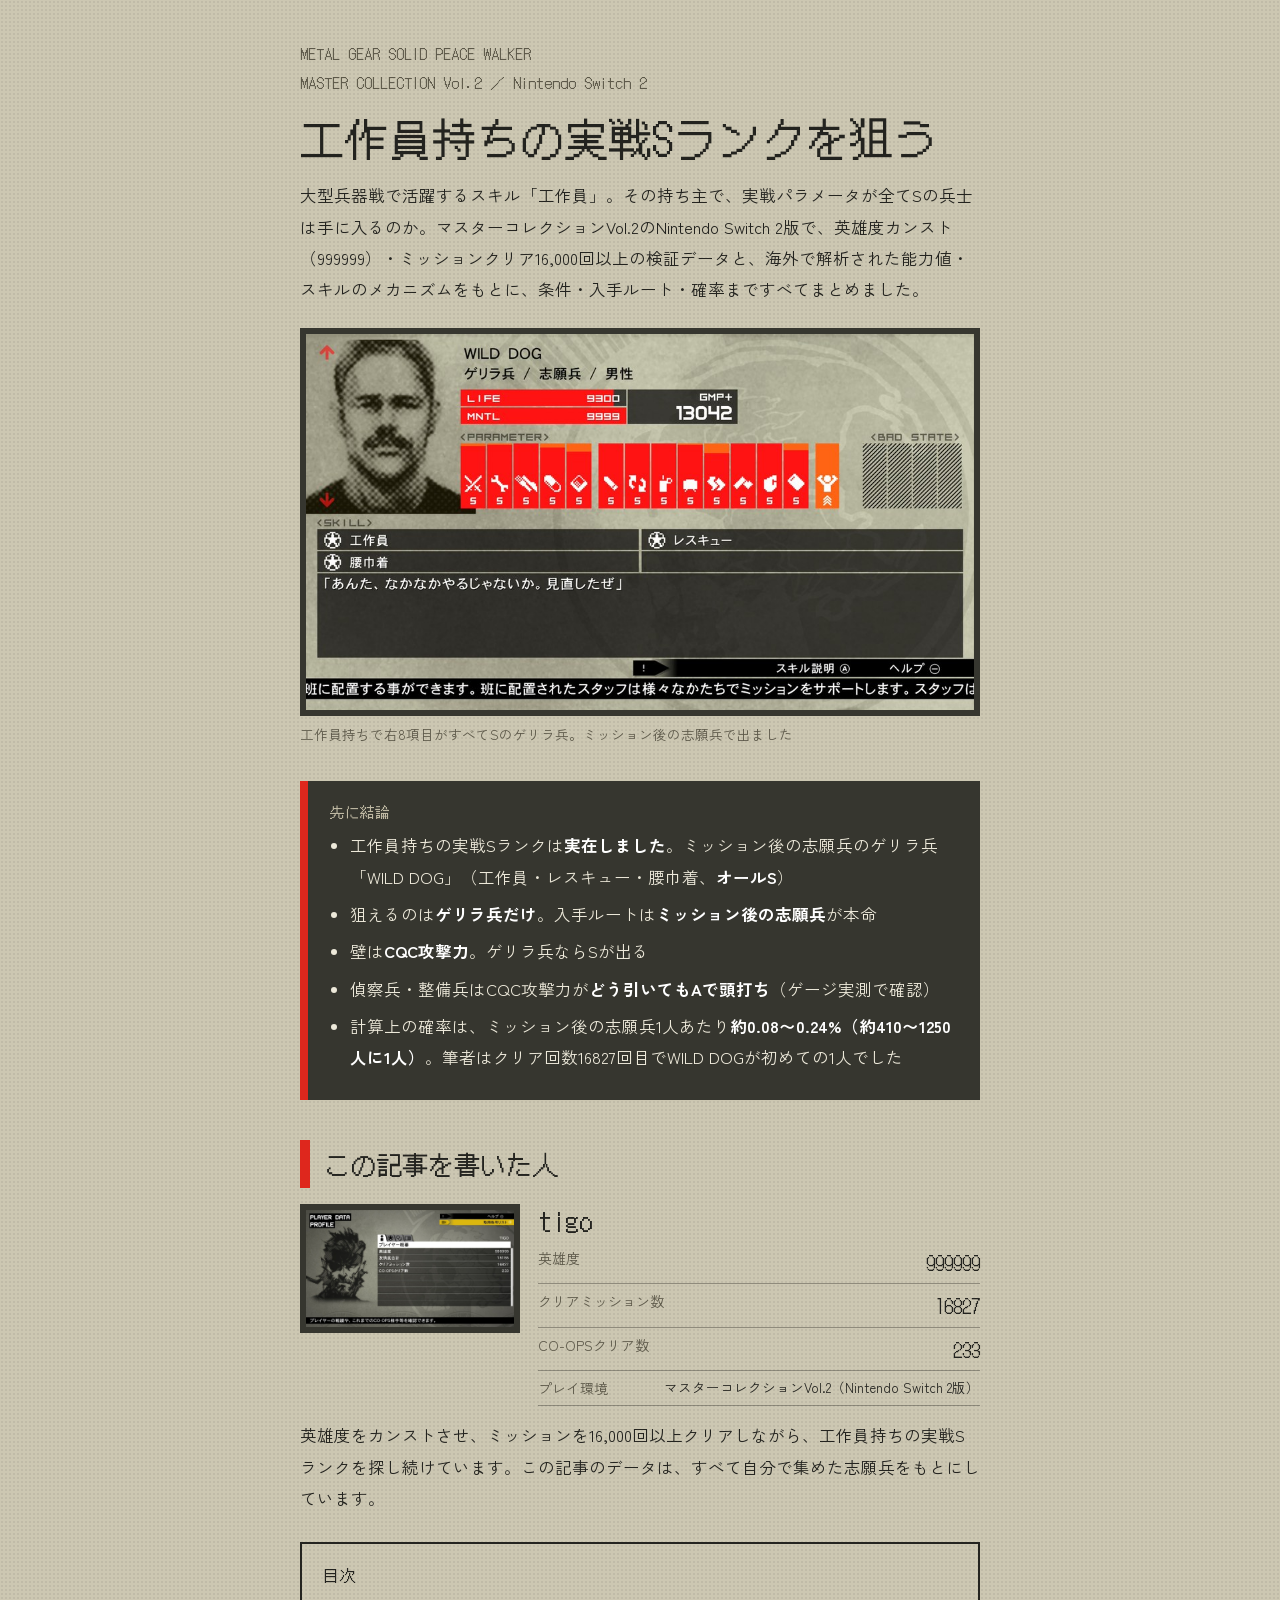
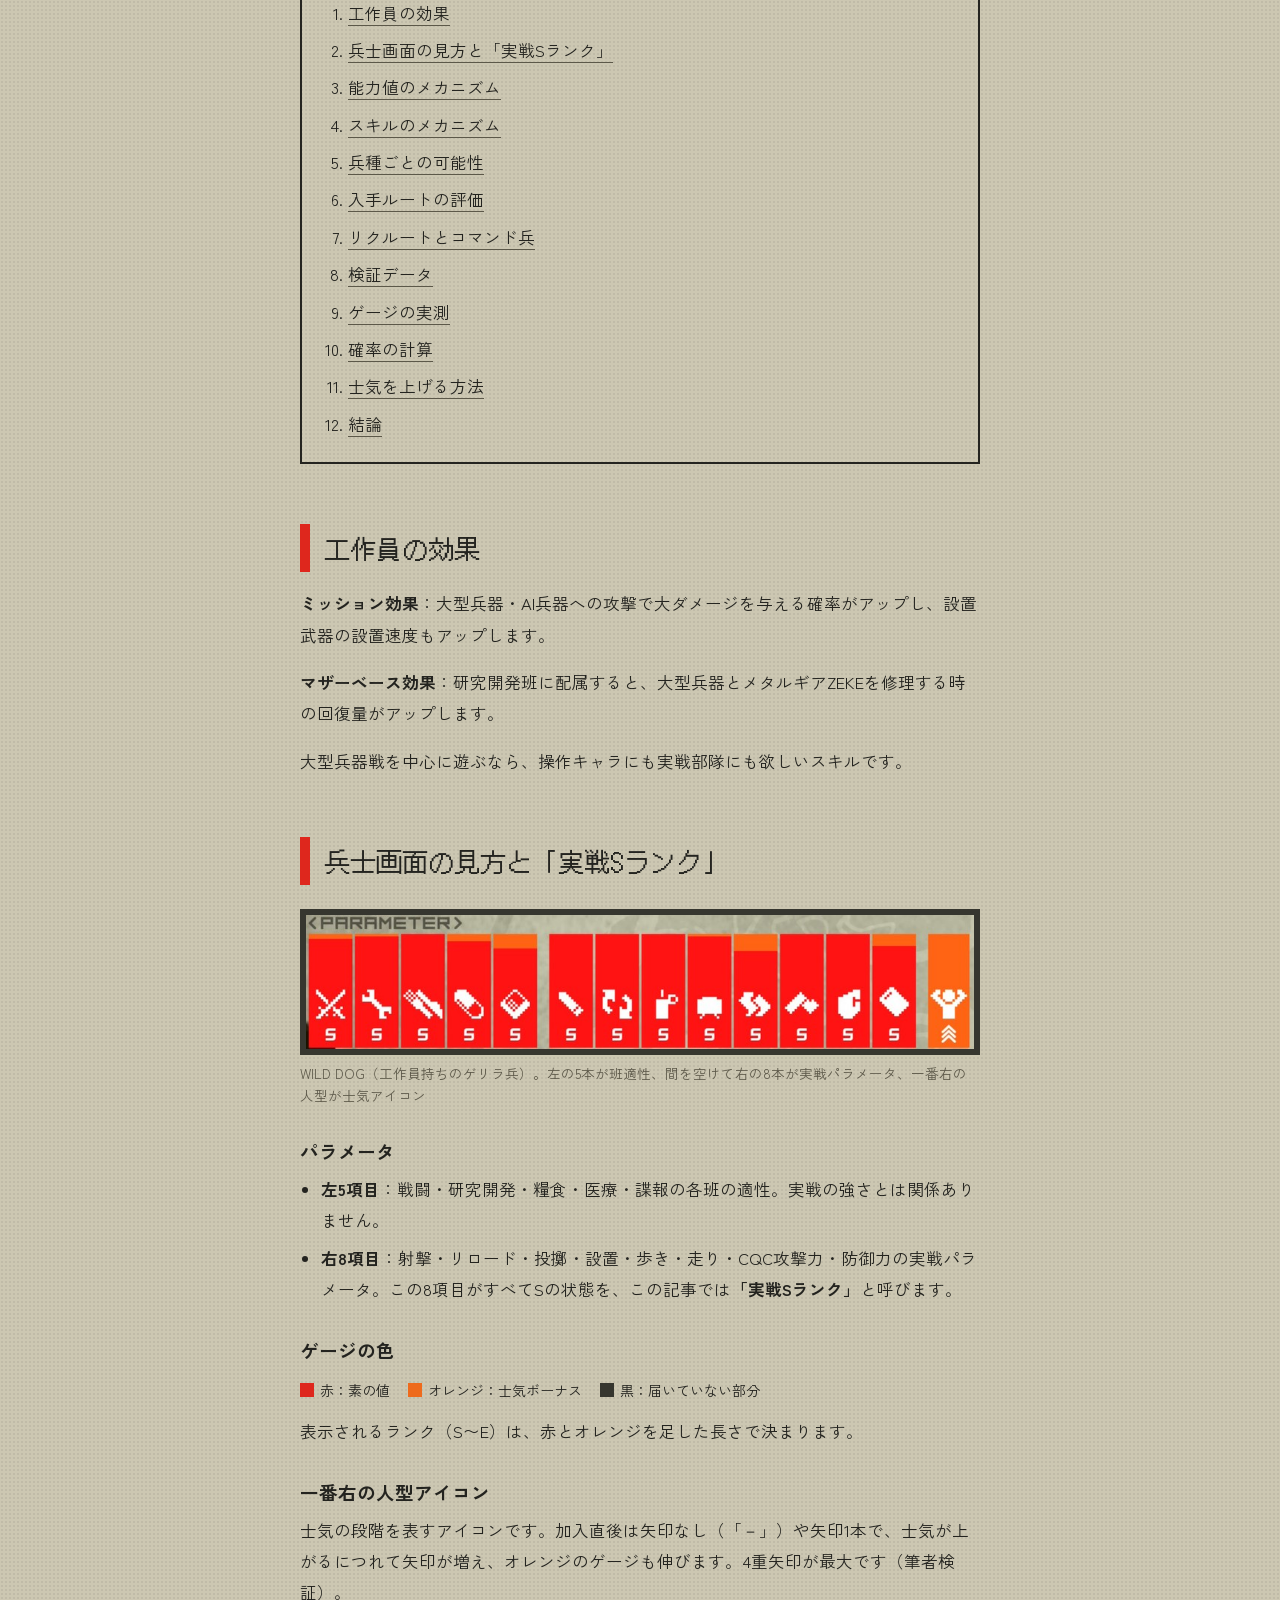
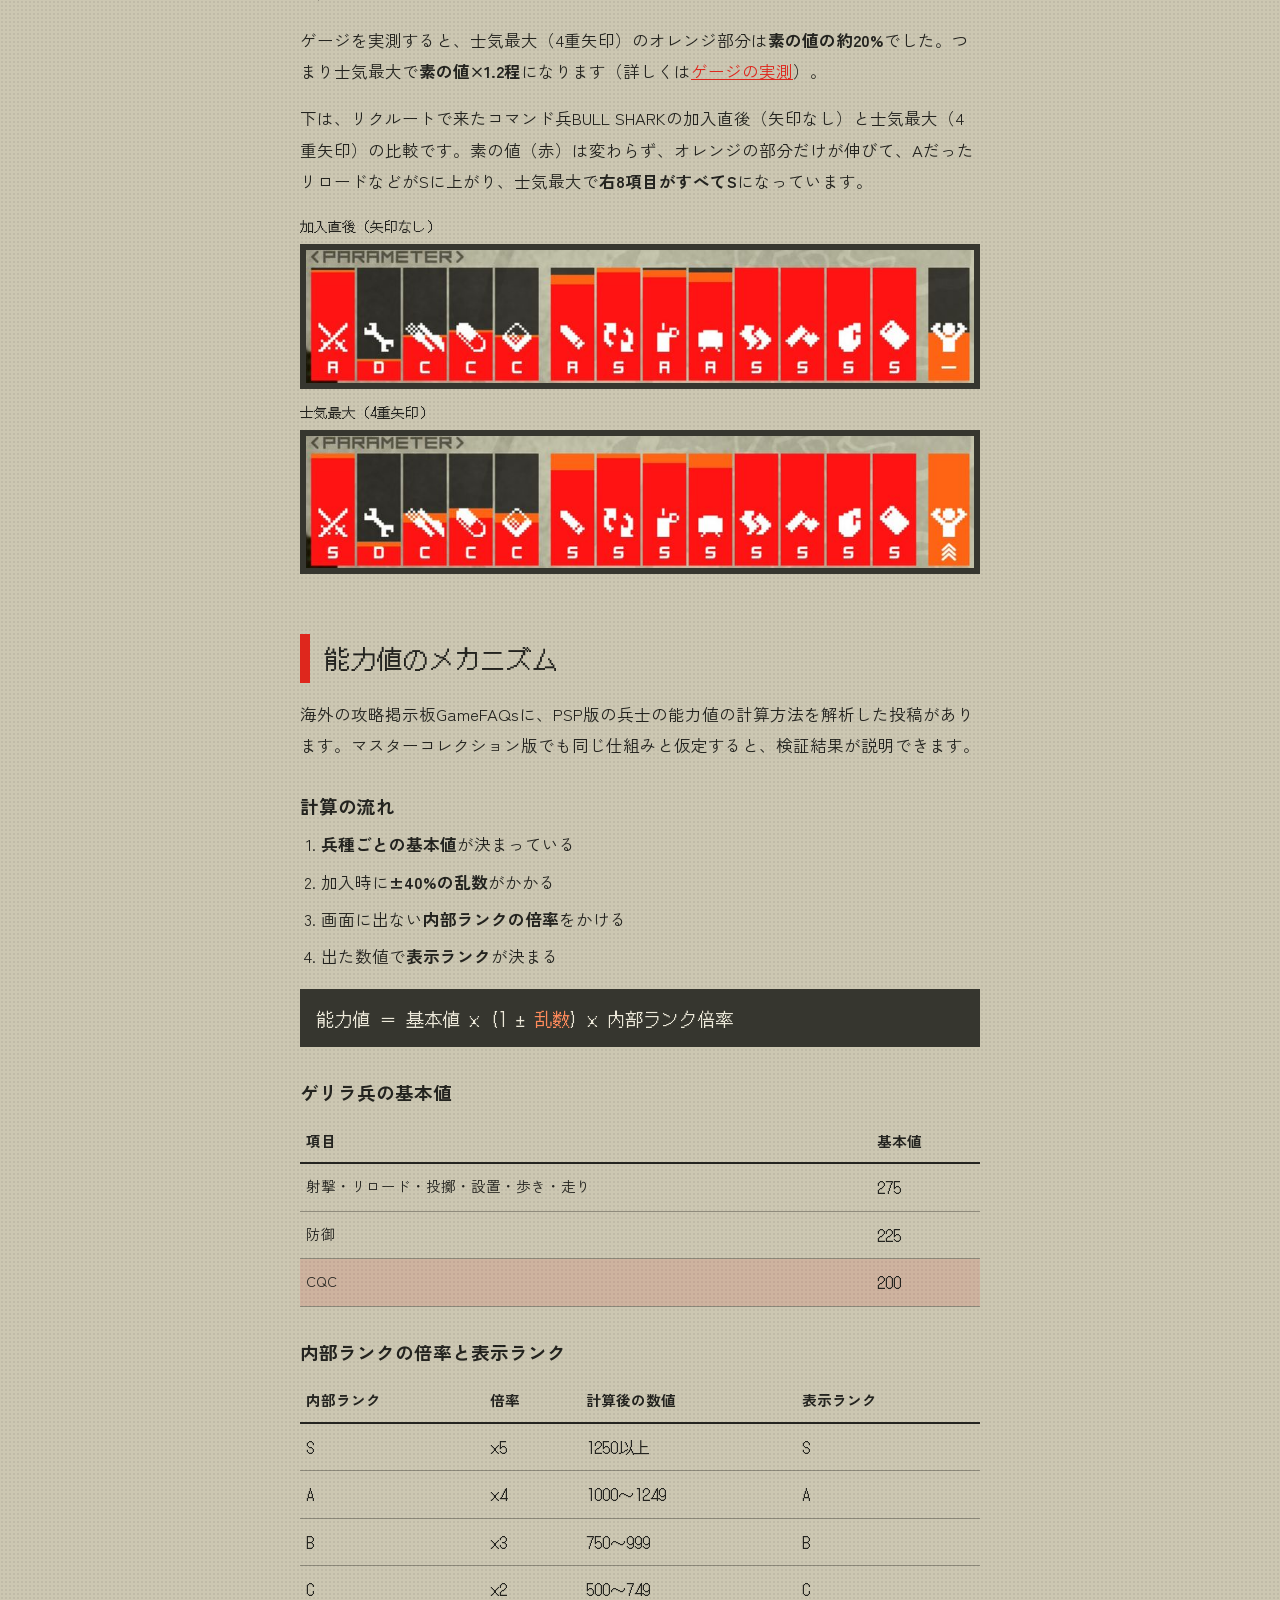
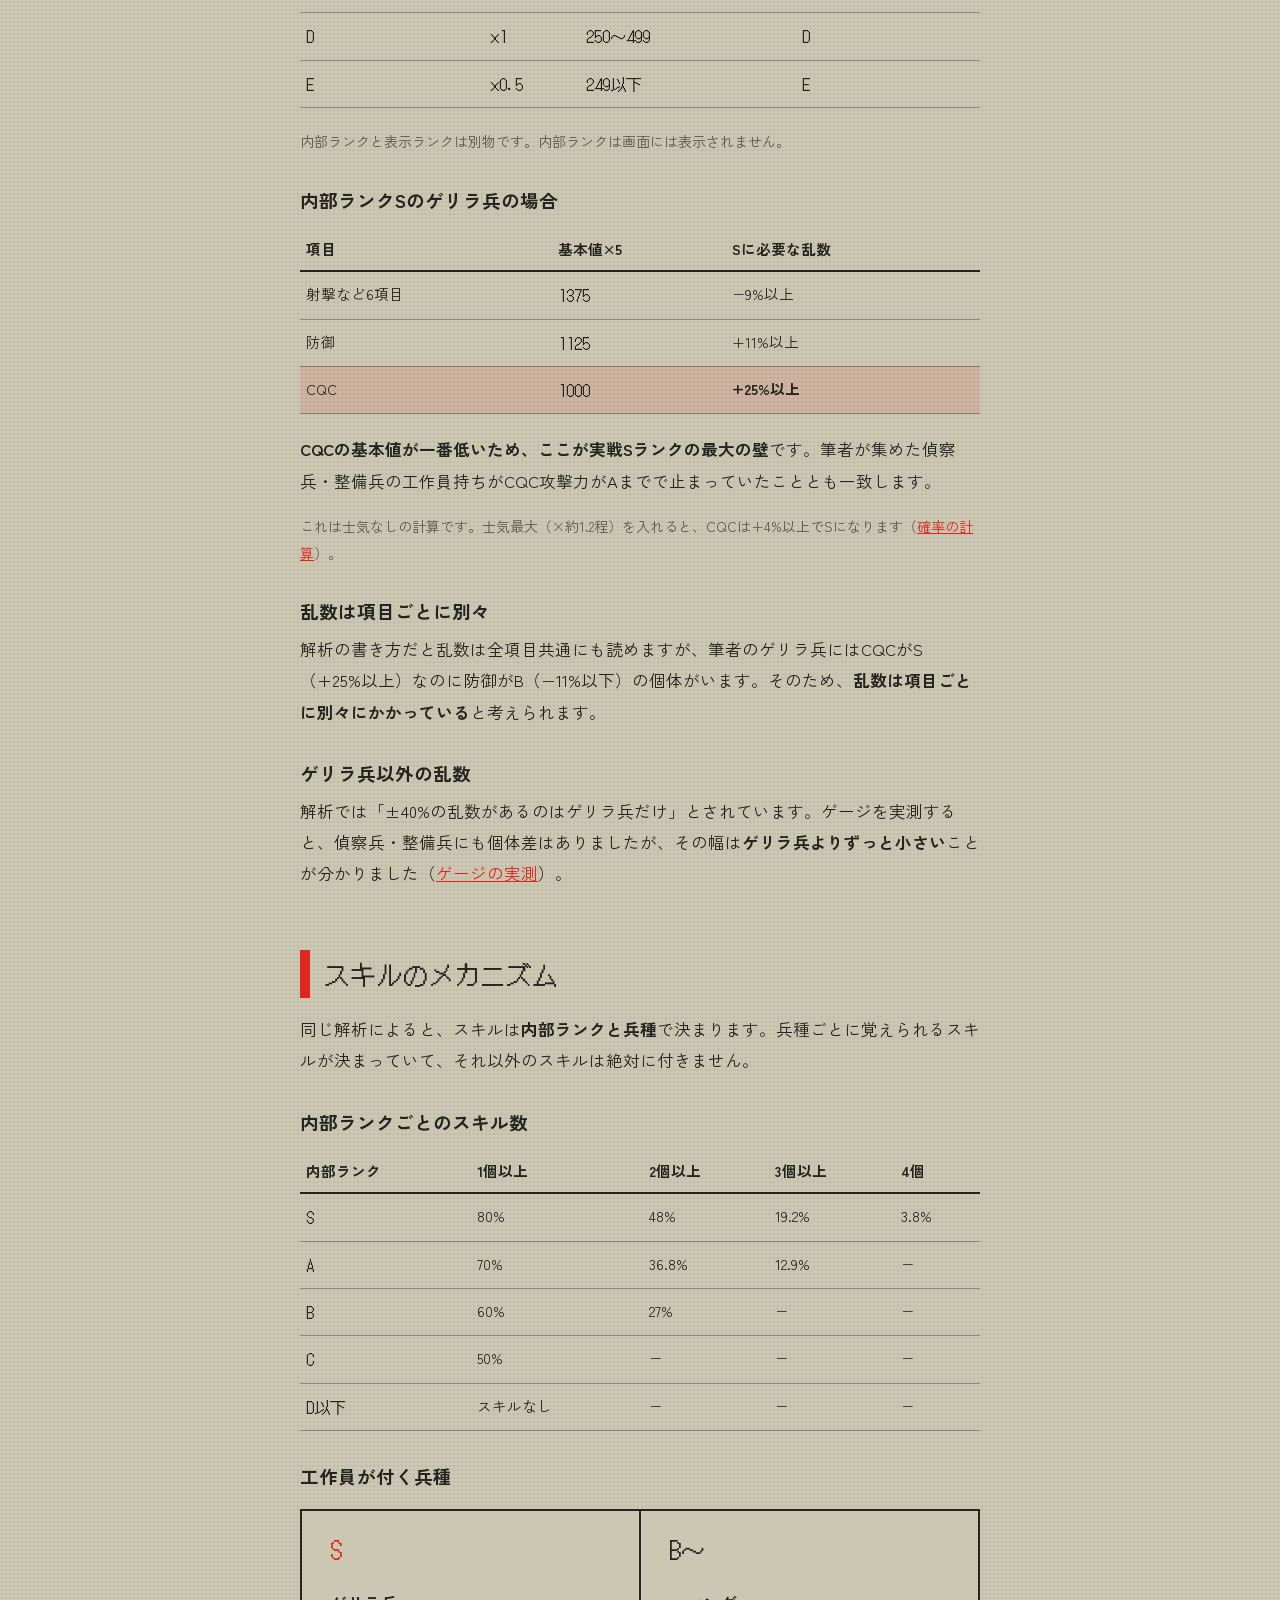
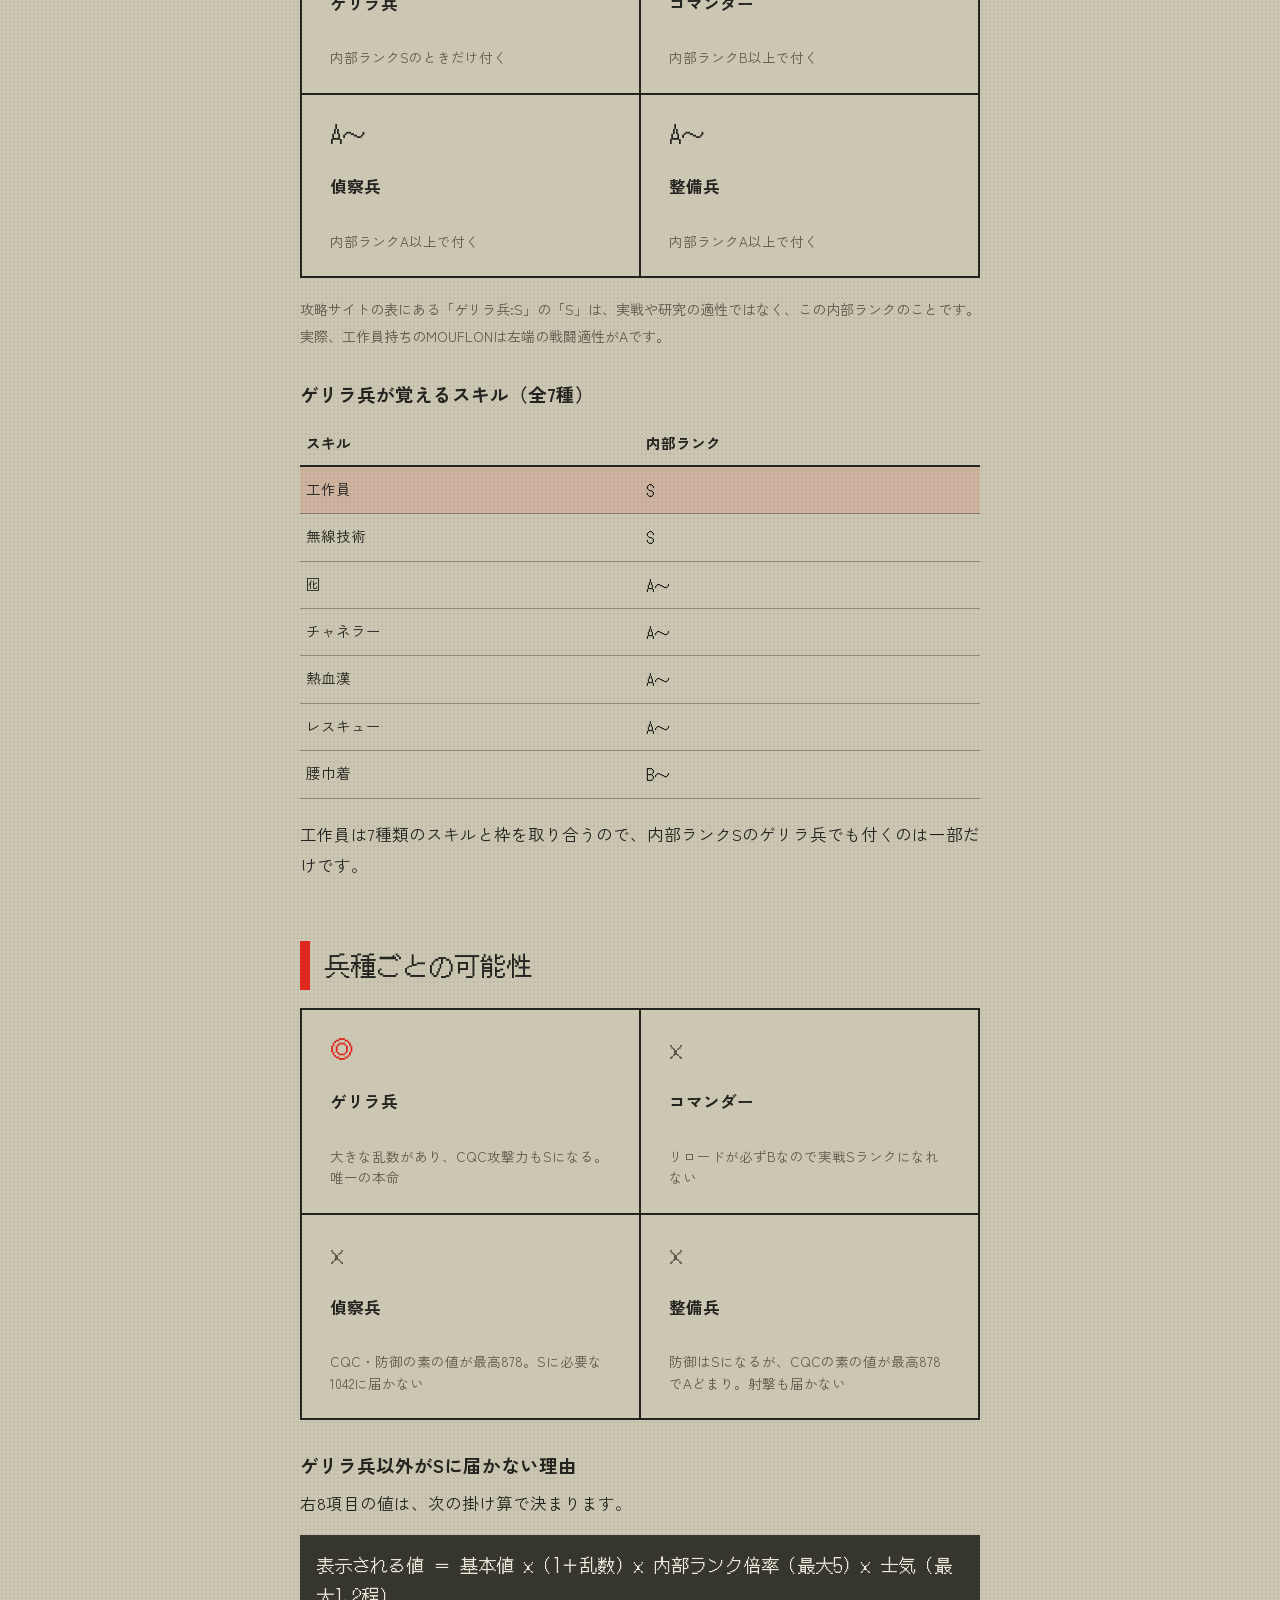
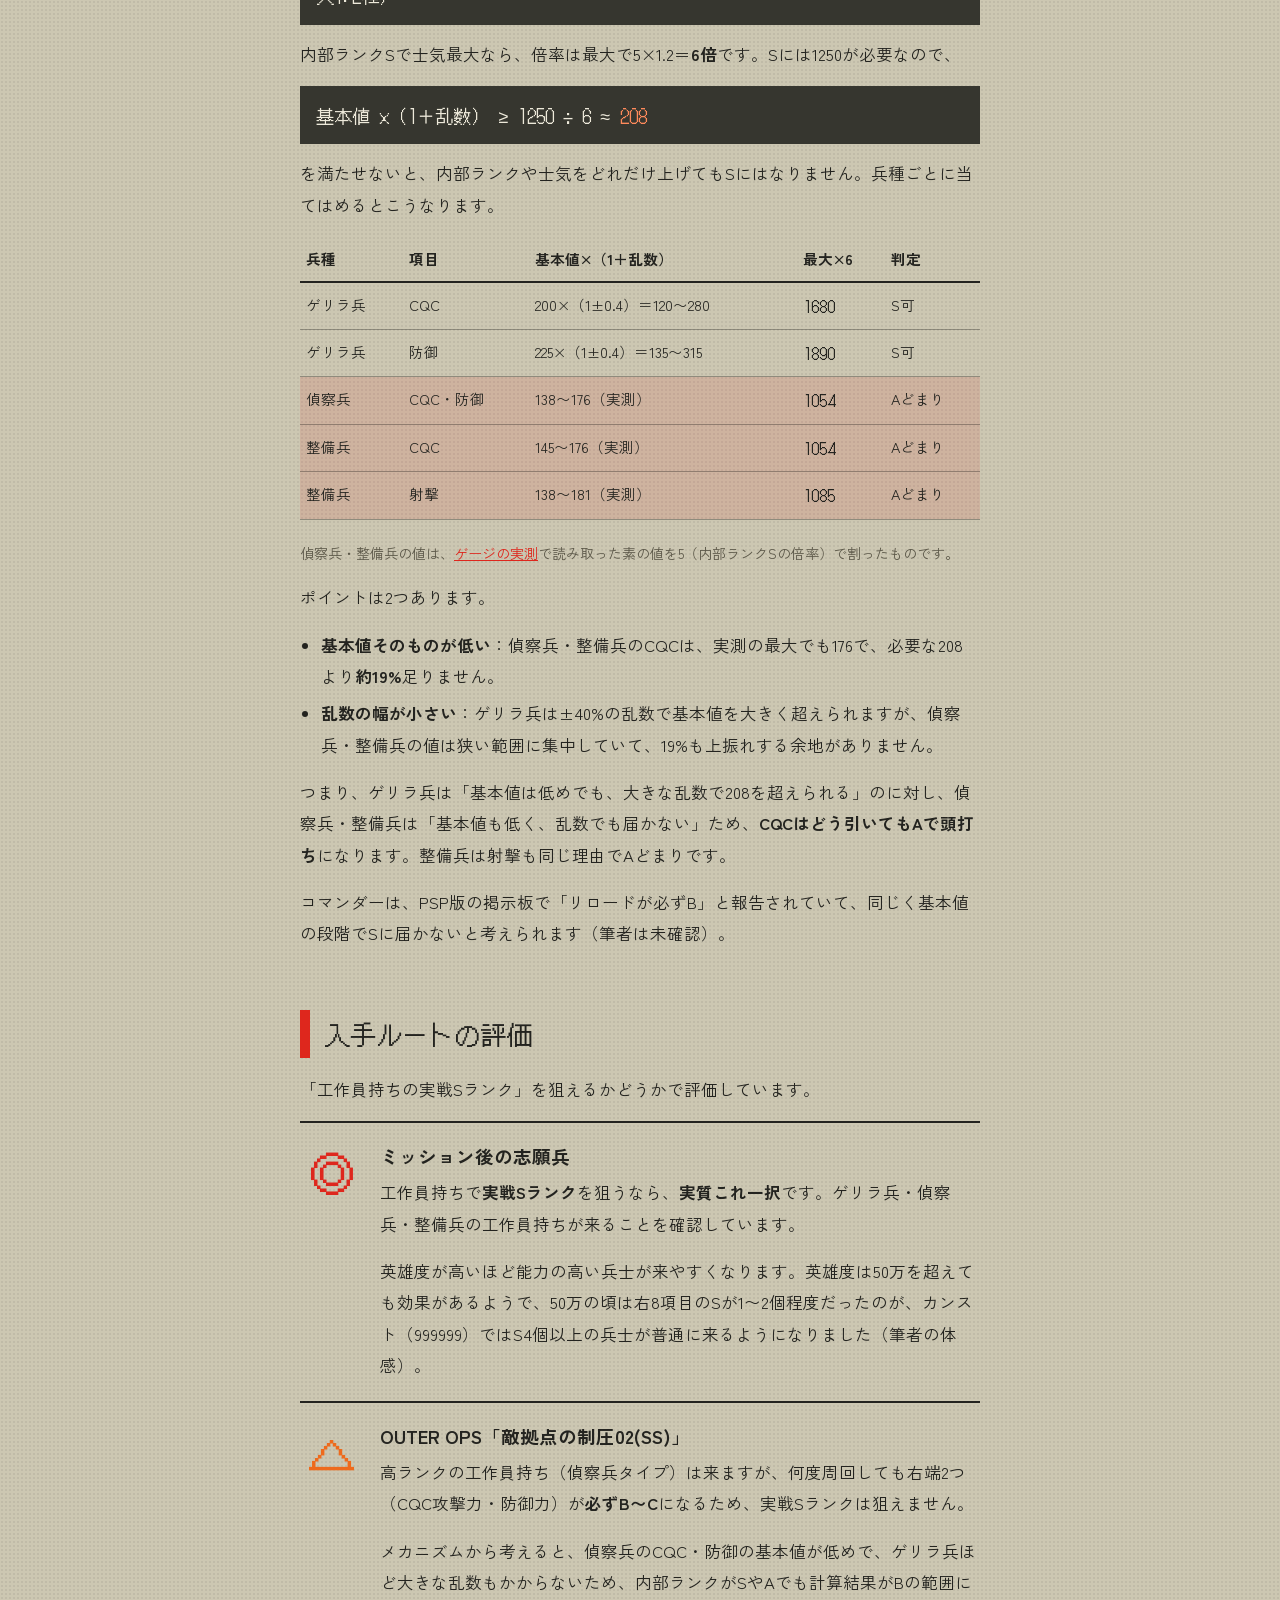
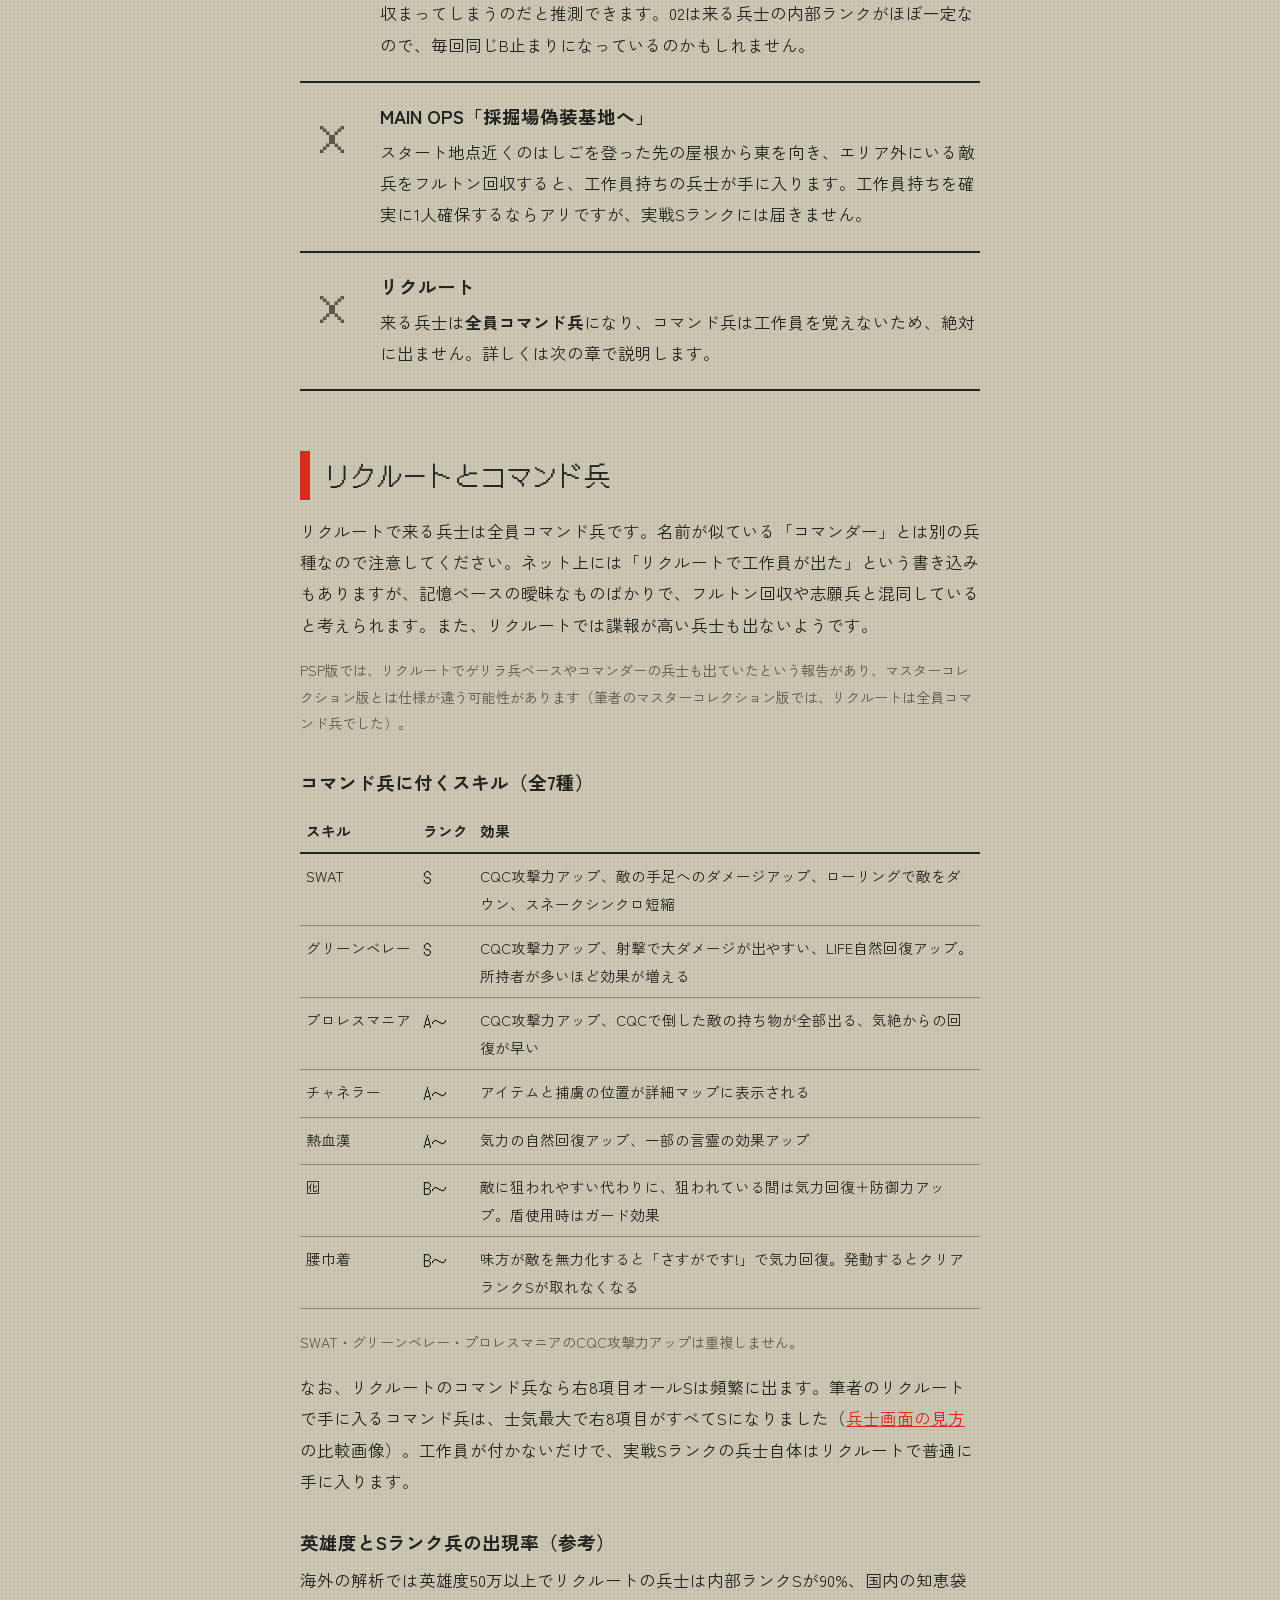
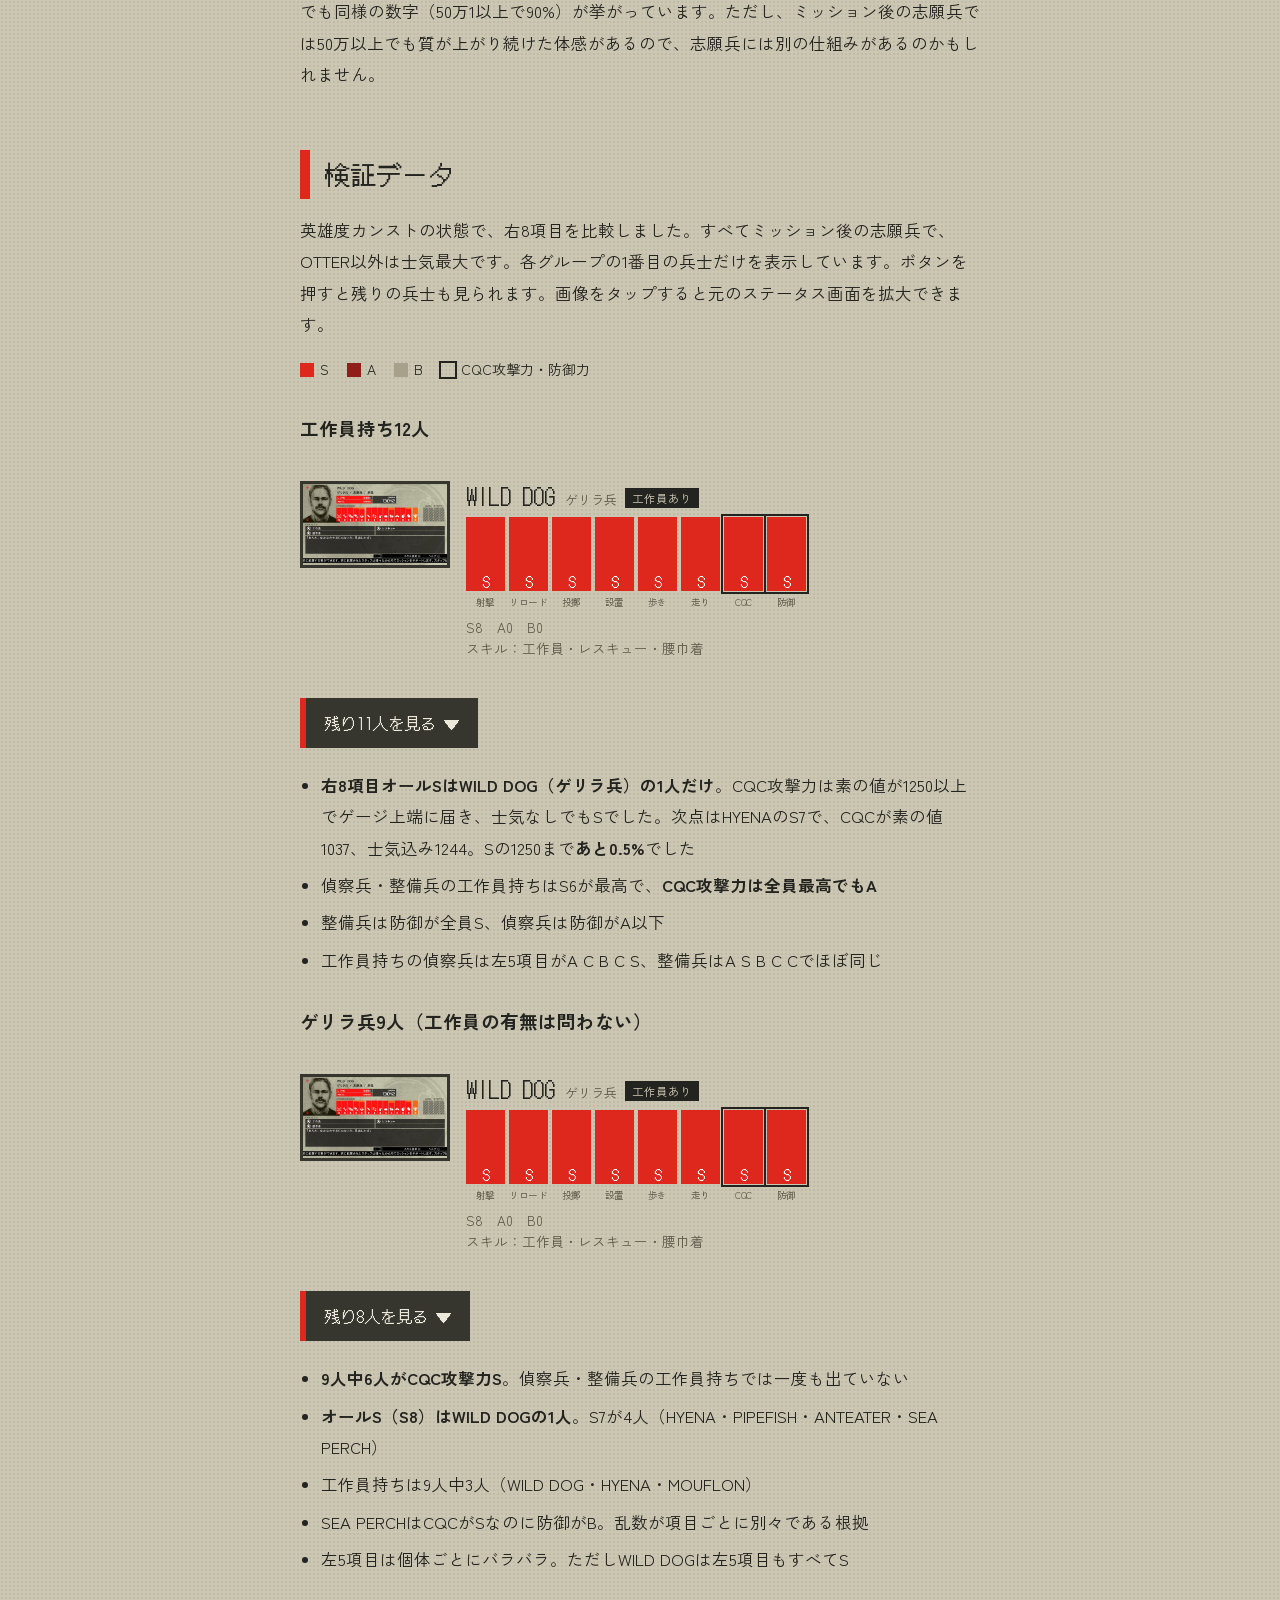
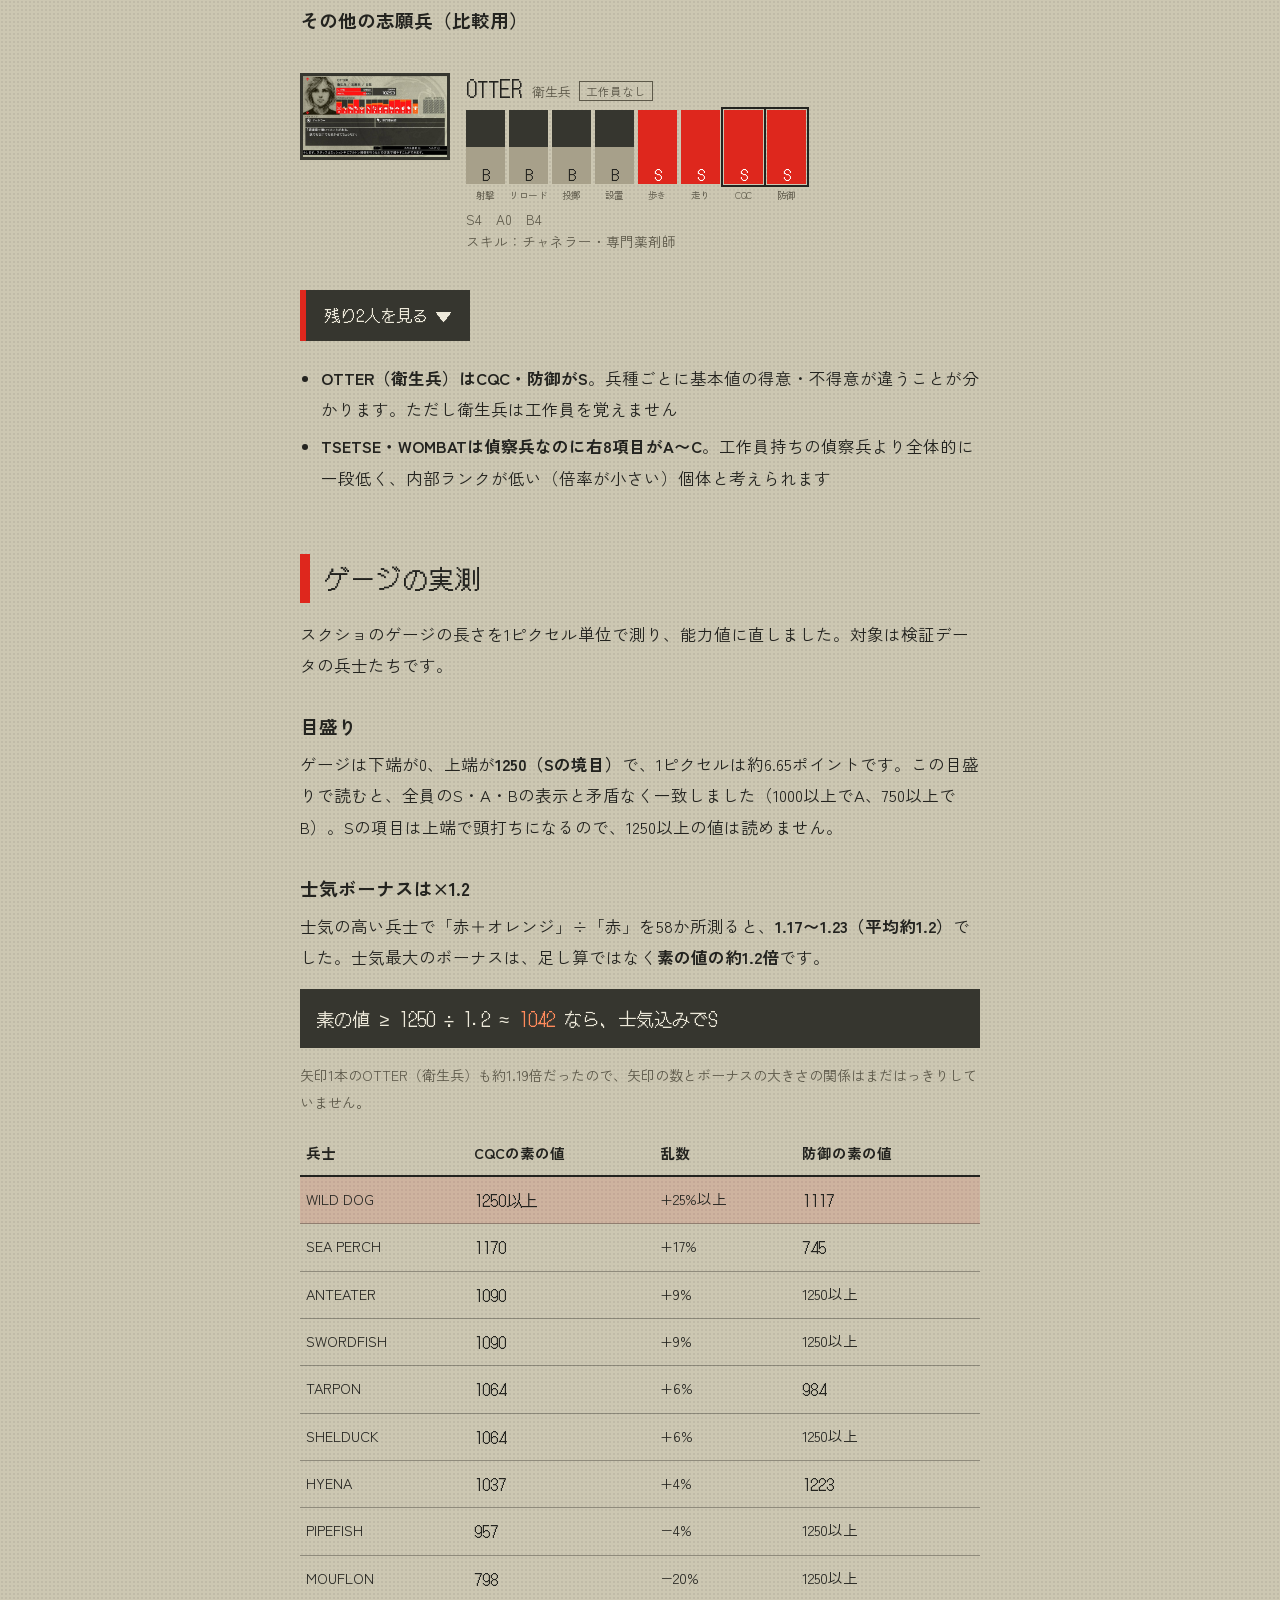
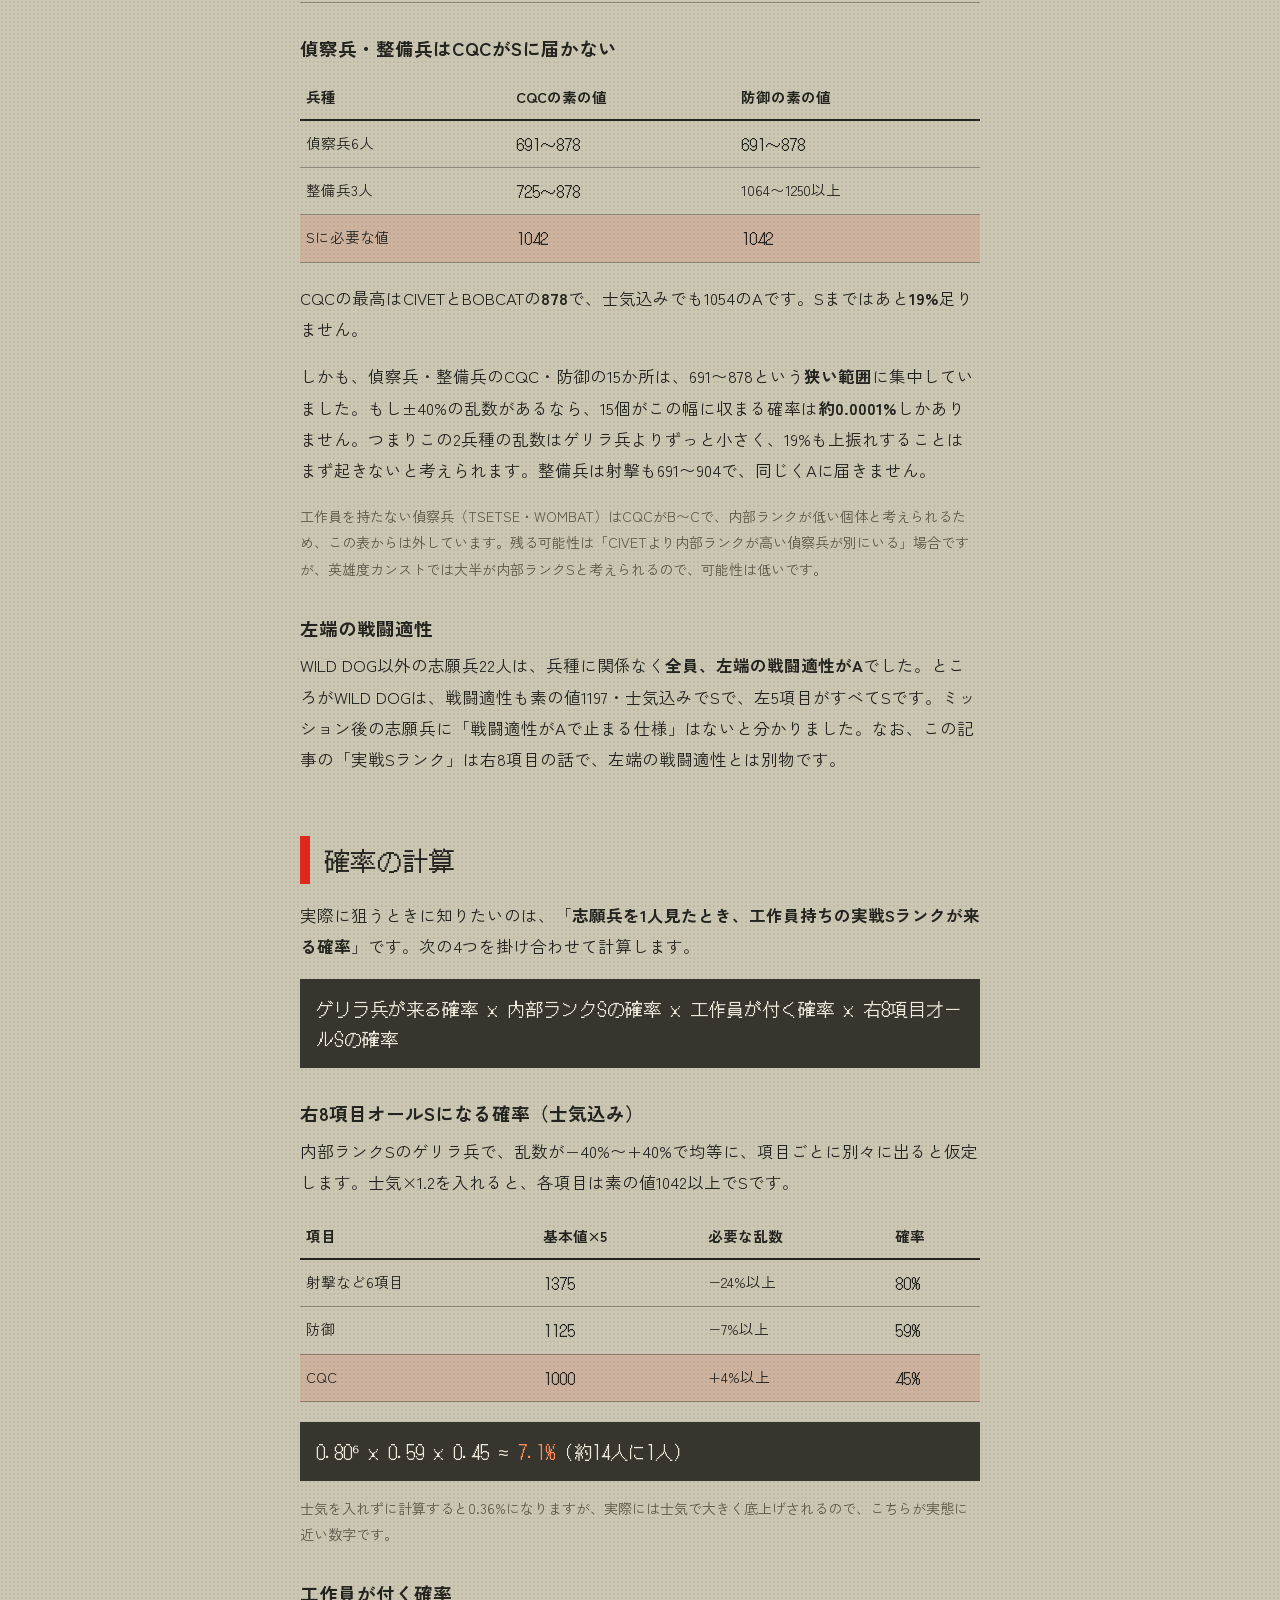
==== commit 17d6a9b2: "Add files via upload" ====
--- a/index.html
+++ b/index.html
@@ -4,13 +4,13 @@
 <meta charset="utf-8">
 <meta name="viewport" content="width=device-width, initial-scale=1">
 <title>【ピースウォーカー】工作員持ちの実戦Sランク完全検証｜入手条件・能力値のメカニズム・確率【MGSPW マスターコレクション】</title>
-<meta name="description" content="MGSPW（メタルギアソリッド ピースウォーカー マスターコレクションVol.2・Switch 2版）で、工作員持ちの実戦Sランク兵士は手に入るのか。英雄度カンスト・ミッションクリア15,000回以上の検証データと海外の解析をもとに、工作員が付く条件、入手ルート、能力値とスキルのメカニズム、確率まで詳しく解説します。">
+<meta name="description" content="MGSPW（メタルギアソリッド ピースウォーカー マスターコレクションVol.2・Switch 2版）で、工作員持ちの実戦Sランク兵士は手に入るのか。英雄度カンスト・ミッションクリア16,000回以上の検証データと海外の解析をもとに、工作員が付く条件、入手ルート、能力値とスキルのメカニズム、確率まで詳しく解説します。">
 <meta property="og:type" content="article">
 <meta property="og:title" content="【ピースウォーカー】工作員持ちの実戦Sランク完全検証">
-<meta property="og:description" content="工作員が付く条件、入手ルート、能力値とスキルのメカニズム、確率まで。マスターコレクションVol.2（Switch 2版）で、英雄度カンスト・ミッション15,000回以上の検証データをもとに解説。">
+<meta property="og:description" content="工作員が付く条件、入手ルート、能力値とスキルのメカニズム、確率まで。マスターコレクションVol.2（Switch 2版）で、英雄度カンスト・ミッション16,000回以上の検証データをもとに解説。">
 <meta property="og:site_name" content="tigo MGSPW">
 <meta property="og:url" content="https://tigo-lui.github.io/">
-<meta property="og:image" content="https://tigo-lui.github.io/img/hyena.jpg">
+<meta property="og:image" content="https://tigo-lui.github.io/img/wild-dog.jpg">
 <meta name="twitter:card" content="summary_large_image">
 <link rel="canonical" href="https://tigo-lui.github.io/">
 <link rel="icon" href="favicon.ico" sizes="48x48">
@@ -30,40 +30,39 @@
 <header class="hero">
   <p class="game">METAL GEAR SOLID PEACE WALKER<br><span style="white-space:nowrap">MASTER COLLECTION Vol.2</span> ／ <span style="white-space:nowrap">Nintendo Switch 2</span></p>
   <h1>工作員持ちの実戦Sランクを狙う</h1>
-  <p class="lead">大型兵器戦で活躍するスキル「工作員」。その持ち主で、実戦パラメータが全てSの兵士は手に入るのか。マスターコレクションVol.2のNintendo Switch 2版で、英雄度カンスト（999999）・ミッションクリア15,000回以上の検証データと、海外で解析された能力値・スキルのメカニズムをもとに、条件・入手ルート・確率まですべてまとめました。</p>
+  <p class="lead">大型兵器戦で活躍するスキル「工作員」。その持ち主で、実戦パラメータが全てSの兵士は手に入るのか。マスターコレクションVol.2のNintendo Switch 2版で、英雄度カンスト（999999）・ミッションクリア16,000回以上の検証データと、海外で解析された能力値・スキルのメカニズムをもとに、条件・入手ルート・確率まですべてまとめました。</p>
   <figure style="margin:0">
-    <button class="frame" aria-label="HYENAのステータス画面を拡大"><img src="img/hyena.jpg" alt="HYENAのステータス画面。ゲリラ兵、工作員・レスキュー・腰巾着持ち、右8項目はS7・A1"></button>
-    <figcaption>工作員持ちの「ゲリラ兵」。実戦Sランクを狙える唯一の兵種です</figcaption>
+    <button class="frame" aria-label="WILD DOGのステータス画面を拡大"><img src="img/wild-dog.jpg" alt="WILD DOGのステータス画面。ゲリラ兵、工作員・レスキュー・腰巾着持ち、右8項目はすべてS"></button>
+    <figcaption>工作員持ちで右8項目がすべてSのゲリラ兵。ミッション後の志願兵で出ました</figcaption>
   </figure>
 </header>
 
 <section class="answer" aria-labelledby="ans">
   <h2 id="ans">先に結論</h2>
   <ul>
-    <li>工作員持ちの実戦Sランクを狙えるのは<strong>ゲリラ兵だけ</strong></li>
-    <li>入手ルートは<strong>ミッション後の志願兵</strong>が本命</li>
+    <li>工作員持ちの実戦Sランクは<strong>実在しました</strong>。ミッション後の志願兵のゲリラ兵「WILD DOG」（工作員・レスキュー・腰巾着、<strong>オールS</strong>）</li>
+    <li>狙えるのは<strong>ゲリラ兵だけ</strong>。入手ルートは<strong>ミッション後の志願兵</strong>が本命</li>
     <li>壁は<strong>CQC攻撃力</strong>。ゲリラ兵ならSが出る</li>
     <li>偵察兵・整備兵はCQC攻撃力が<strong>どう引いてもAで頭打ち</strong>（ゲージ実測で確認）</li>
-    <li>計算上の確率は、ミッション後の志願兵1人あたり<strong>約0.08〜0.24%（約410〜1250人に1人）</strong>。ただし筆者は、工作員なしでも<strong>右8項目オールSは未確認</strong>（最高はS7）</li>
-    <li>筆者の環境での工作員持ちの最高記録は、<strong>ゲリラ兵のS7個＋限りなくSに近いA1個</strong></li>
+    <li>計算上の確率は、ミッション後の志願兵1人あたり<strong>約0.08〜0.24%（約410〜1250人に1人）</strong>。筆者はクリア回数16827回目でWILD DOGが初めての1人でした</li>
   </ul>
 </section>
 
 <section class="author" aria-labelledby="au">
   <h2 id="au">この記事を書いた人</h2>
   <div class="author-body">
-    <button class="frame" aria-label="プレイヤーデータを拡大"><img src="img/profile.jpg" alt="プレイヤーデータ。英雄度999999、クリアミッション数15013、CO-OPSクリア数233"></button>
+    <button class="frame" aria-label="プレイヤーデータを拡大"><img src="img/profile.jpg" alt="プレイヤーデータ。英雄度999999、クリアミッション数16827、CO-OPSクリア数233"></button>
     <div>
       <p class="au-name">tigo</p>
       <dl class="stats">
         <div><dt>英雄度</dt><dd>999999</dd></div>
-        <div><dt>クリアミッション数</dt><dd>15013</dd></div>
+        <div><dt>クリアミッション数</dt><dd>16827</dd></div>
         <div><dt>CO-OPSクリア数</dt><dd>233</dd></div>
         <div><dt>プレイ環境</dt><dd class="env">マスターコレクションVol.2（Nintendo Switch 2版）</dd></div>
       </dl>
     </div>
   </div>
-  <p>英雄度をカンストさせ、ミッションを15,000回以上クリアしながら、工作員持ちの実戦Sランクを探し続けています。この記事のデータは、すべて自分で集めた志願兵をもとにしています。</p>
+  <p>英雄度をカンストさせ、ミッションを16,000回以上クリアしながら、工作員持ちの実戦Sランクを探し続けています。この記事のデータは、すべて自分で集めた志願兵をもとにしています。</p>
 </section>
 
 <nav class="toc" aria-label="目次">
@@ -94,8 +93,8 @@
 <section>
 <h2 id="screen">兵士画面の見方と「実戦Sランク」</h2>
 <figure>
-  <button class="frame" aria-label="TARPONのパラメータ部分を拡大"><img src="img/tarpon-bars.jpg" alt="TARPONのパラメータ欄"></button>
-  <figcaption>左の5本が班適性、間を空けて右の8本が実戦パラメータ、一番右の人型が士気アイコン</figcaption>
+  <button class="frame" aria-label="WILD DOGのパラメータ部分を拡大"><img src="img/wild-dog-bars.jpg" alt="WILD DOGのパラメータ欄。左5項目も右8項目もすべてS"></button>
+  <figcaption>WILD DOG（工作員持ちのゲリラ兵）。左の5本が班適性、間を空けて右の8本が実戦パラメータ、一番右の人型が士気アイコン</figcaption>
 </figure>
 
 <h3>パラメータ</h3>
@@ -334,7 +333,20 @@
   <span><i class="sw" style="outline:2px solid var(--ink);background:transparent"></i>CQC攻撃力・防御力</span>
 </div>
 
-<h3>工作員持ち11人</h3>
+<h3>工作員持ち12人</h3>
+<div class="roster">
+<article class="soldier">
+  <button class="thumb" aria-label="WILD DOGのステータス画面を拡大"><img src="img/wild-dog.jpg" alt="WILD DOGのステータス画面" loading="lazy"></button>
+  <div class="s-body">
+    <h3 class="s-name">WILD DOG<span>ゲリラ兵</span><span class="tag on">工作員あり</span></h3>
+    <div class="bars" role="img" aria-label="実戦パラメータ：S S S S S S S S"><span class="bar rS" style="--h:100%"><i></i><b>S</b></span><span class="bar rS" style="--h:100%"><i></i><b>S</b></span><span class="bar rS" style="--h:100%"><i></i><b>S</b></span><span class="bar rS" style="--h:100%"><i></i><b>S</b></span><span class="bar rS" style="--h:100%"><i></i><b>S</b></span><span class="bar rS" style="--h:100%"><i></i><b>S</b></span><span class="bar rS key" style="--h:100%"><i></i><b>S</b></span><span class="bar rS key" style="--h:100%"><i></i><b>S</b></span></div>
+    <div class="bar-labels" aria-hidden="true"><span>射撃</span><span>リロード</span><span>投擲</span><span>設置</span><span>歩き</span><span>走り</span><span>CQC</span><span>防御</span></div>
+    <p class="s-meta">S8　A0　B0<br>スキル：工作員・レスキュー・腰巾着</p>
+  </div>
+</article>
+</div>
+<details class="more">
+<summary><span class="open-t">残り11人を見る</span><span class="close-t">閉じる</span></summary>
 <div class="roster">
 <article class="soldier">
   <button class="thumb" aria-label="HYENAのステータス画面を拡大"><img src="img/hyena.jpg" alt="HYENAのステータス画面" loading="lazy"></button>
@@ -345,10 +357,6 @@
     <p class="s-meta">S7　A1　B0<br>スキル：工作員・レスキュー・腰巾着</p>
   </div>
 </article>
-</div>
-<details class="more">
-<summary><span class="open-t">残り10人を見る</span><span class="close-t">閉じる</span></summary>
-<div class="roster">
 <article class="soldier">
   <button class="thumb" aria-label="CIVETのステータス画面を拡大"><img src="img/civet.jpg" alt="CIVETのステータス画面" loading="lazy"></button>
   <div class="s-body">
@@ -442,13 +450,26 @@
 </div>
 </details>
 <ul>
-  <li><strong>工作員持ちの最高はHYENA（ゲリラ兵）のS7</strong>。足りないのはCQC攻撃力だけで、実測すると素の値1037、士気込み1244。Sの1250まで<strong>あと0.5%</strong>でした</li>
+  <li><strong>右8項目オールSはWILD DOG（ゲリラ兵）の1人だけ</strong>。CQC攻撃力は素の値が1250以上でゲージ上端に届き、士気なしでもSでした。次点はHYENAのS7で、CQCが素の値1037、士気込み1244。Sの1250まで<strong>あと0.5%</strong>でした</li>
   <li>偵察兵・整備兵の工作員持ちはS6が最高で、<strong>CQC攻撃力は全員最高でもA</strong></li>
   <li>整備兵は防御が全員S、偵察兵は防御がA以下</li>
   <li>工作員持ちの偵察兵は左5項目がA C B C S、整備兵はA S B C Cでほぼ同じ</li>
 </ul>
 
-<h3>ゲリラ兵8人（工作員の有無は問わない）</h3>
+<h3>ゲリラ兵9人（工作員の有無は問わない）</h3>
+<div class="roster">
+<article class="soldier">
+  <button class="thumb" aria-label="WILD DOGのステータス画面を拡大"><img src="img/wild-dog.jpg" alt="WILD DOGのステータス画面" loading="lazy"></button>
+  <div class="s-body">
+    <h3 class="s-name">WILD DOG<span>ゲリラ兵</span><span class="tag on">工作員あり</span></h3>
+    <div class="bars" role="img" aria-label="実戦パラメータ：S S S S S S S S"><span class="bar rS" style="--h:100%"><i></i><b>S</b></span><span class="bar rS" style="--h:100%"><i></i><b>S</b></span><span class="bar rS" style="--h:100%"><i></i><b>S</b></span><span class="bar rS" style="--h:100%"><i></i><b>S</b></span><span class="bar rS" style="--h:100%"><i></i><b>S</b></span><span class="bar rS" style="--h:100%"><i></i><b>S</b></span><span class="bar rS key" style="--h:100%"><i></i><b>S</b></span><span class="bar rS key" style="--h:100%"><i></i><b>S</b></span></div>
+    <div class="bar-labels" aria-hidden="true"><span>射撃</span><span>リロード</span><span>投擲</span><span>設置</span><span>歩き</span><span>走り</span><span>CQC</span><span>防御</span></div>
+    <p class="s-meta">S8　A0　B0<br>スキル：工作員・レスキュー・腰巾着</p>
+  </div>
+</article>
+</div>
+<details class="more">
+<summary><span class="open-t">残り8人を見る</span><span class="close-t">閉じる</span></summary>
 <div class="roster">
 <article class="soldier">
   <button class="thumb" aria-label="HYENAのステータス画面を拡大"><img src="img/hyena.jpg" alt="HYENAのステータス画面" loading="lazy"></button>
@@ -459,10 +480,6 @@
     <p class="s-meta">S7　A1　B0<br>スキル：工作員・レスキュー・腰巾着</p>
   </div>
 </article>
-</div>
-<details class="more">
-<summary><span class="open-t">残り7人を見る</span><span class="close-t">閉じる</span></summary>
-<div class="roster">
 <article class="soldier">
   <button class="thumb" aria-label="PIPEFISHのステータス画面を拡大"><img src="img/pipefish.jpg" alt="PIPEFISHのステータス画面" loading="lazy"></button>
   <div class="s-body">
@@ -529,11 +546,11 @@
 </div>
 </details>
 <ul>
-  <li><strong>8人中6人がCQC攻撃力S</strong>。偵察兵・整備兵の工作員持ちでは一度も出ていない</li>
-  <li><strong>S7が4人</strong>（HYENA・PIPEFISH・ANTEATER・SEA PERCH）。それでも右8項目オールSはまだ0人</li>
-  <li>工作員持ちは8人中2人（HYENA・MOUFLON）</li>
+  <li><strong>9人中6人がCQC攻撃力S</strong>。偵察兵・整備兵の工作員持ちでは一度も出ていない</li>
+  <li><strong>オールS（S8）はWILD DOGの1人</strong>。S7が4人（HYENA・PIPEFISH・ANTEATER・SEA PERCH）</li>
+  <li>工作員持ちは9人中3人（WILD DOG・HYENA・MOUFLON）</li>
   <li>SEA PERCHはCQCがSなのに防御がB。乱数が項目ごとに別々である根拠</li>
-  <li>左5項目は個体ごとにバラバラ</li>
+  <li>左5項目は個体ごとにバラバラ。ただしWILD DOGは左5項目もすべてS</li>
 </ul>
 
 <h3>その他の志願兵（比較用）</h3>
@@ -589,18 +606,16 @@
 <div class="formula">素の値 ≥ 1250 ÷ 1.2 ≈ <span class="r">1042</span> なら、士気込みでS</div>
 <p class="note">矢印1本のOTTER（衛生兵）も約1.19倍だったので、矢印の数とボーナスの大きさの関係はまだはっきりしていません。</p>
 
-<h3>ゲリラ兵は解析どおり</h3>
-<p>ゲリラ兵8人の素の値を「基本値×5」で割ると、乱数は<strong>−36%〜+17%</strong>に収まりました。±40%の範囲内なので、8人とも内部ランクSのゲリラ兵と考えて矛盾しません。</p>
-<p>CQCがSになるには素の値1042以上（乱数+4%以上）が必要です。HYENAは1037で、<strong>わずか5ポイント（0.5%）</strong>届きませんでした。</p>
 <div class="tbl-wrap"><table class="tbl">
   <thead><tr><th>兵士</th><th>CQCの素の値</th><th>乱数</th><th>防御の素の値</th></tr></thead>
   <tbody>
+    <tr class="hl"><td>WILD DOG</td><td class="num">1250以上</td><td>+25%以上</td><td class="num">1117</td></tr>
     <tr><td>SEA PERCH</td><td class="num">1170</td><td>+17%</td><td class="num">745</td></tr>
     <tr><td>ANTEATER</td><td class="num">1090</td><td>+9%</td><td>1250以上</td></tr>
     <tr><td>SWORDFISH</td><td class="num">1090</td><td>+9%</td><td>1250以上</td></tr>
     <tr><td>TARPON</td><td class="num">1064</td><td>+6%</td><td class="num">984</td></tr>
     <tr><td>SHELDUCK</td><td class="num">1064</td><td>+6%</td><td>1250以上</td></tr>
-    <tr class="hl"><td>HYENA</td><td class="num">1037</td><td>+4%</td><td class="num">1223</td></tr>
+    <tr><td>HYENA</td><td class="num">1037</td><td>+4%</td><td class="num">1223</td></tr>
     <tr><td>PIPEFISH</td><td class="num">957</td><td>−4%</td><td>1250以上</td></tr>
     <tr><td>MOUFLON</td><td class="num">798</td><td>−20%</td><td>1250以上</td></tr>
   </tbody>
@@ -620,7 +635,7 @@
 <p class="note">工作員を持たない偵察兵（TSETSE・WOMBAT）はCQCがB〜Cで、内部ランクが低い個体と考えられるため、この表からは外しています。残る可能性は「CIVETより内部ランクが高い偵察兵が別にいる」場合ですが、英雄度カンストでは大半が内部ランクSと考えられるので、可能性は低いです。</p>
 
 <h3>左端の戦闘適性</h3>
-<p>手持ちの志願兵22人は、兵種に関係なく<strong>全員、左端の戦闘適性がA</strong>でした。内部ランクSと考えられるゲリラ兵も同じなので、ミッション後の志願兵では戦闘適性がAで止まる仕様があるのかもしれません。なお、この記事の「実戦Sランク」は右8項目の話で、左端の戦闘適性とは別物です。</p>
+<p>WILD DOG以外の志願兵22人は、兵種に関係なく<strong>全員、左端の戦闘適性がA</strong>でした。ところがWILD DOGは、戦闘適性も素の値1197・士気込みでSで、左5項目がすべてSです。ミッション後の志願兵に「戦闘適性がAで止まる仕様」はないと分かりました。なお、この記事の「実戦Sランク」は右8項目の話で、左端の戦闘適性とは別物です。</p>
 </section>
 
 <section>
@@ -644,7 +659,7 @@
 <h3>工作員が付く確率</h3>
 <p>PSP版の解析では内部ランクSのスキル数は平均1.5個ですが、手持ちの志願兵20人の平均は<strong>2.6個</strong>で、マスターコレクション版の志願兵はスキルが多めのようです。ゲリラ兵が覚える7種類から2〜3個付くとすると：</p>
 <div class="formula">工作員が付く確率 ≈ <span class="r">25〜38%</span></div>
-<p class="note">手持ちのゲリラ兵では8人中2人（25%）、ゲリラ兵の平均2.6個÷7種類で38%として幅を取っています。</p>
+<p class="note">手持ちのゲリラ兵では9人中3人（33%）、ゲリラ兵の平均2.6個÷7種類で38%として幅を取っています。</p>
 
 <h3>内部ランクSのゲリラ兵1人あたり</h3>
 <div class="formula">7.1% × 25〜38% ≈ <span class="r">1.8〜2.7%</span>（約37〜56人に1人）</div>
@@ -671,9 +686,9 @@
 <p>つまり、工作員持ちの実戦Sランクは<strong>志願兵 約410〜1250人に1人</strong>の計算です。</p>
 
 <div class="box warn">
-  <p><strong>疑問点</strong></p>
-  <p>この計算では、工作員を気にしなければ内部Sゲリラ兵の約14人に1人が右8項目オールSになるはずです。ところが筆者は、ミッション後の志願兵を1000回以上見ても、<strong>工作員なしでも士気込みオールSを一度も見ていません</strong>（最高はS7が4人）。</p>
-  <p>ただ、検証している人が少なく運の偏りやデータ不足な点も否めないので今の時点では何とも言えません。</p>
+  <p><strong>実際に出た結果</strong></p>
+  <p>この計算では、工作員を気にしなければ内部Sゲリラ兵の約14人に1人が右8項目オールSになるはずです。筆者はミッション後の志願兵を1000人以上見て、<strong>WILD DOGが初めての右8項目オールS</strong>でした。S7止まりが続いて「上限があるのでは」と疑っていましたが、CQC攻撃力が+25%以上の乱数を引いた個体が出たことで、<strong>上限はない</strong>と分かりました。</p>
+  <p>ゲリラ兵が来る割合は、筆者の集計（集計中）約5.8%でした。</p>
 </div>
 </section>
 
@@ -691,8 +706,8 @@
 <section>
 <h2 id="conclusion">結論</h2>
 <div class="conclusion">
-  <p>工作員持ちの実戦Sランクは、<strong>ゲリラ兵なら計算上はあり得ます</strong></p>
-  <p>偵察兵・整備兵は、ゲージの実測からCQC攻撃力がAで頭打ちと分かりました。ゲリラ兵は大きな乱数でCQC攻撃力もSになり、S7の個体が4人いました。そのうち工作員持ちのHYENAは、CQC攻撃力があと0.5%でSという、実戦Sランクの一歩手前です。計算上の確率は、志願兵1人あたり約0.08〜0.24%（約410〜1250人に1人）です。ミッション後の志願兵では工作員なしでもオールSが未確認で、上限がある可能性も残っています。</p>
+  <p>工作員持ちの実戦Sランクは、<strong>ゲリラ兵で実在します</strong></p>
+  <p>偵察兵・整備兵は、ゲージの実測からCQC攻撃力がAで頭打ちと分かりました。ゲリラ兵は大きな乱数でCQC攻撃力もSになり、筆者のもとにはミッション後の志願兵から<strong>工作員・レスキュー・腰巾着持ちで右8項目すべてSのWILD DOG</strong>が来ました。計算上の確率は、志願兵1人あたり約0.08〜0.24%（約410〜1250人に1人）。</p>
   <p>狙うなら、<strong>英雄度を上げて、アマンダ・ミラー・パスで士気を最大にし、ミッション後の志願兵のゲリラ兵を見続ける</strong>のが唯一の方法です。</p>
 </div>
 </section>
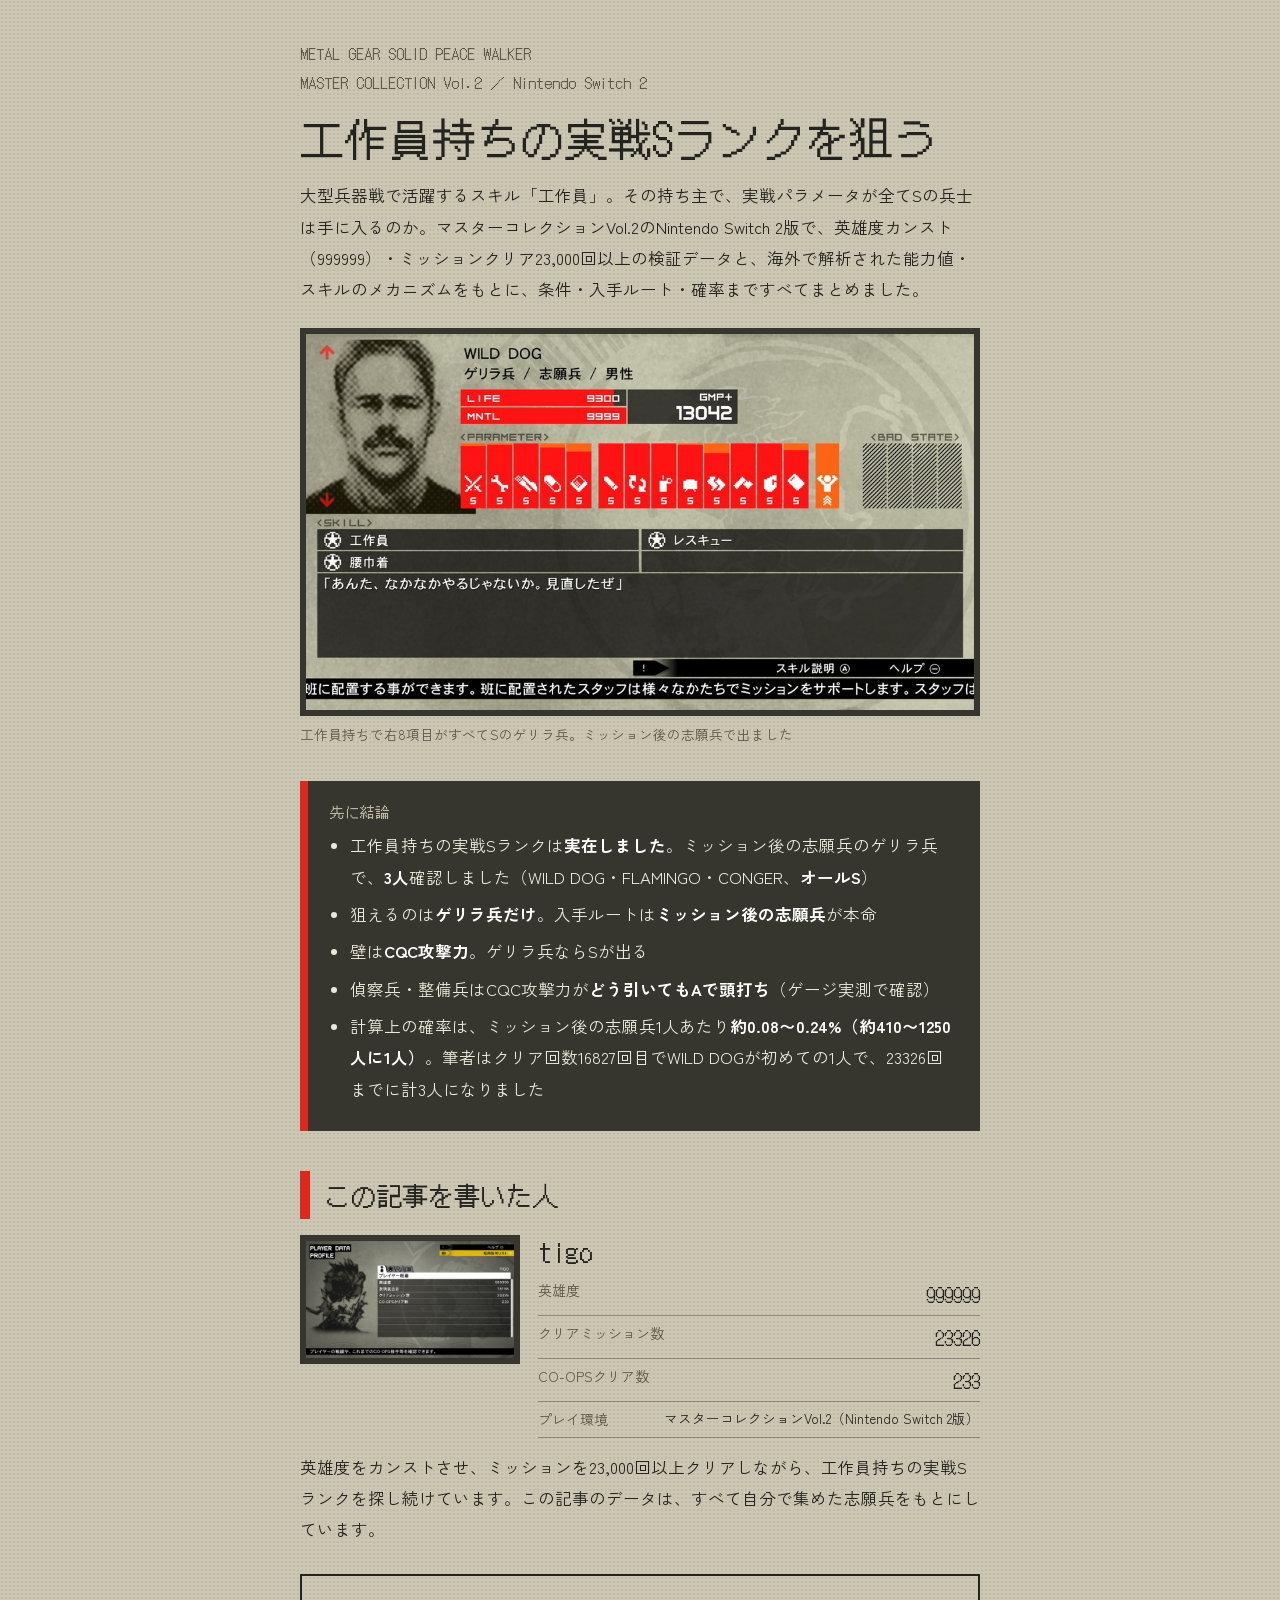
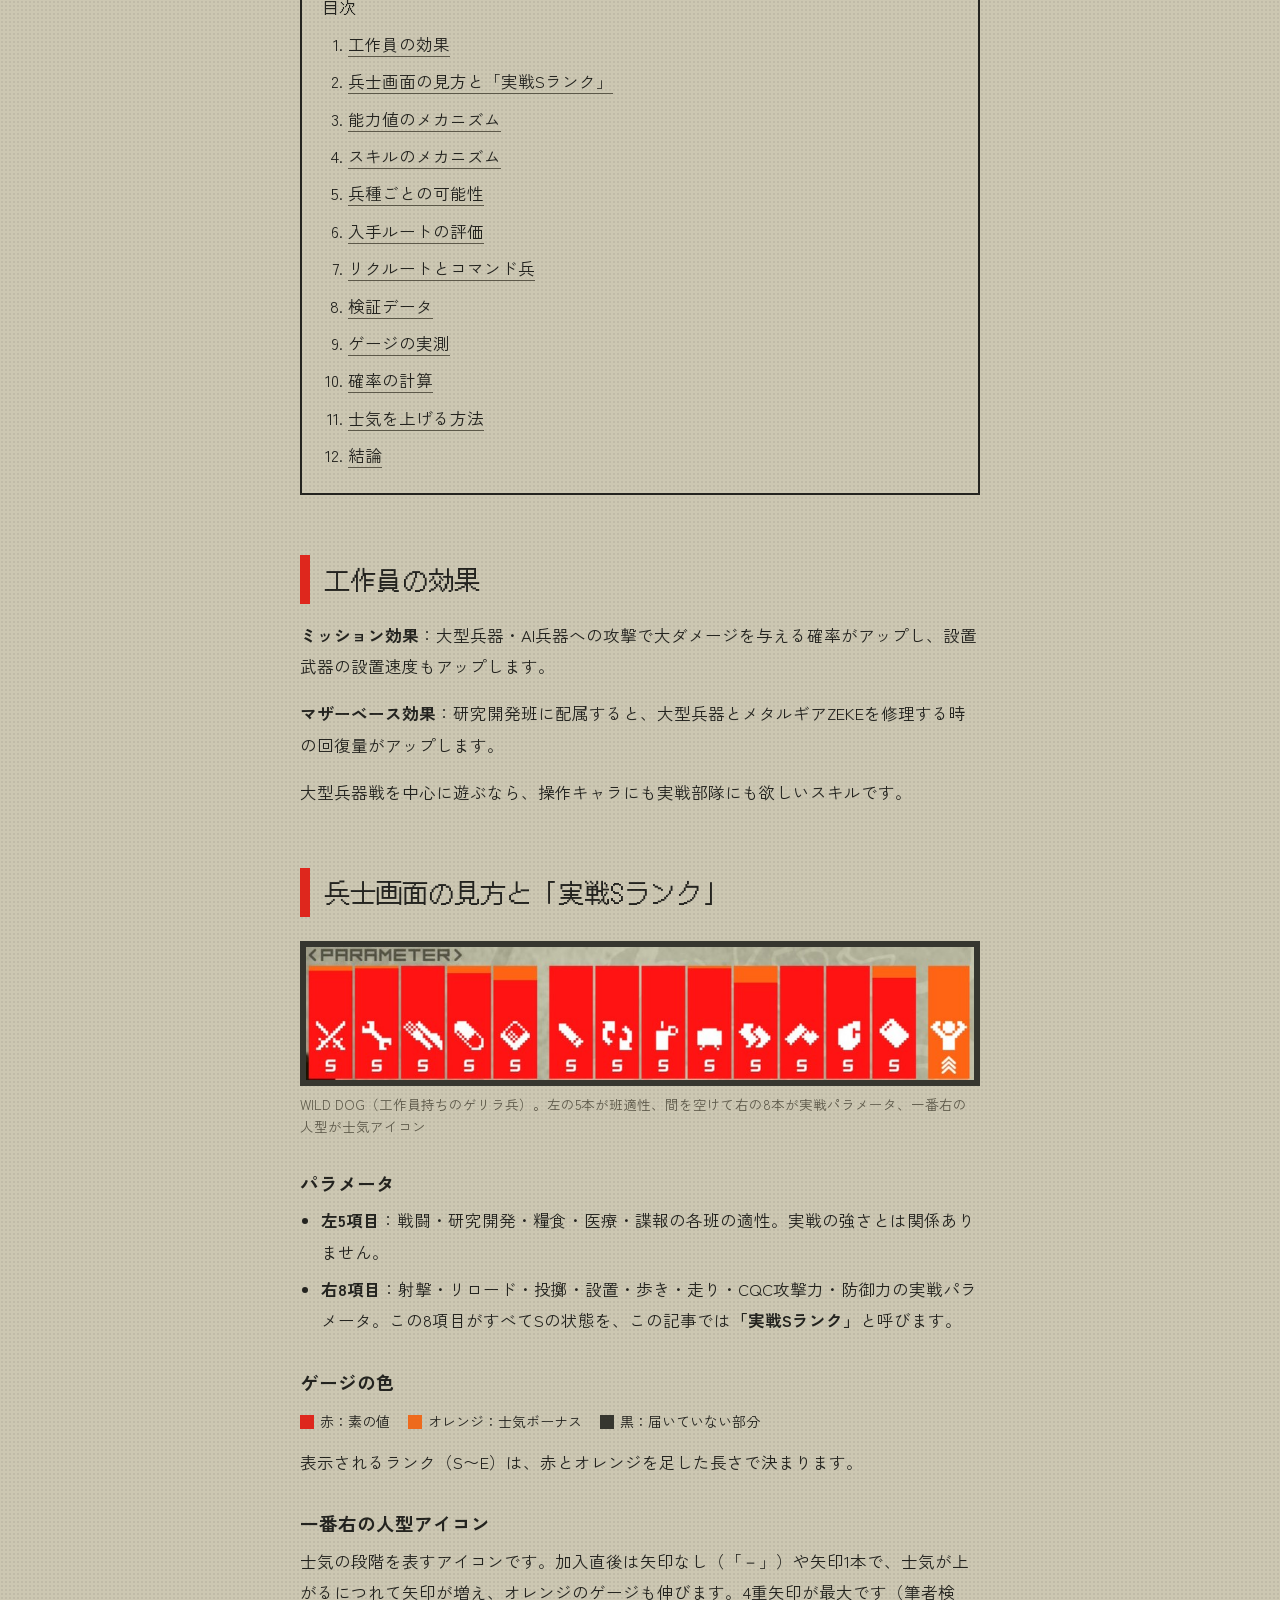
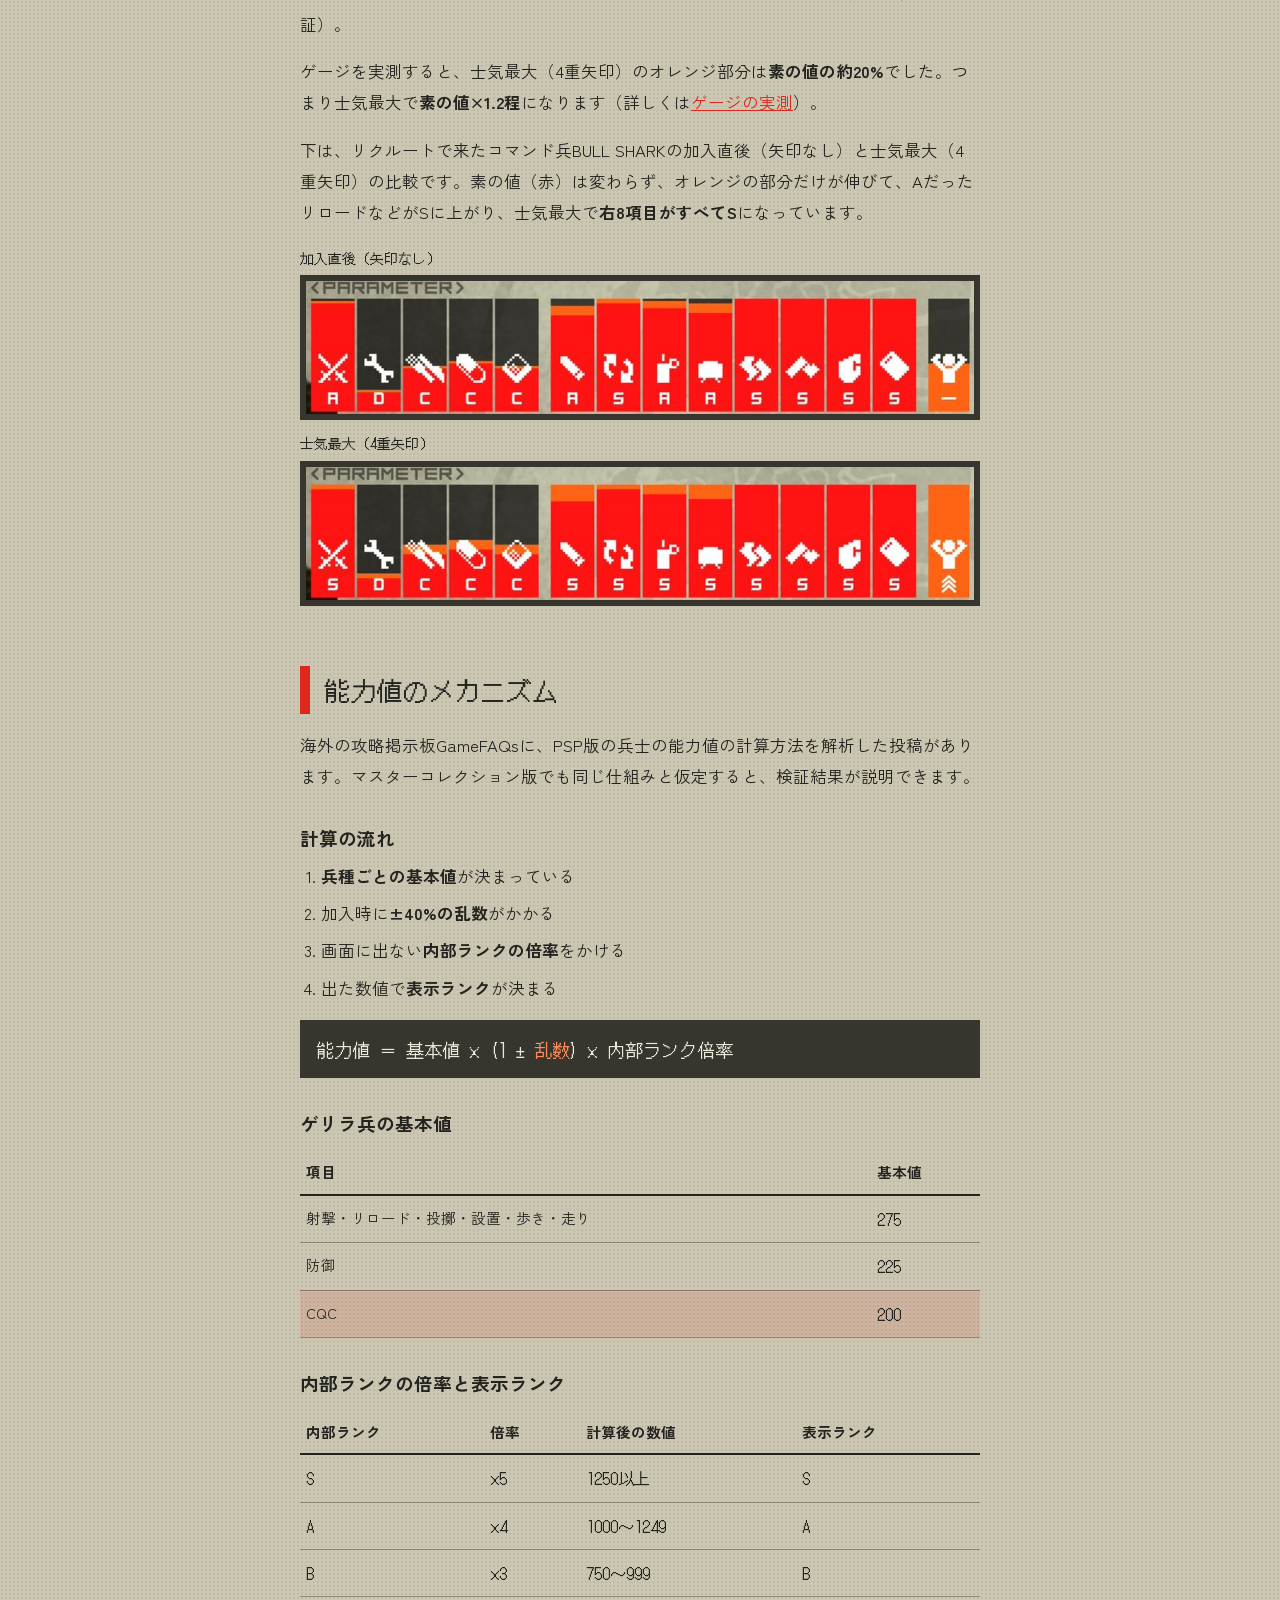
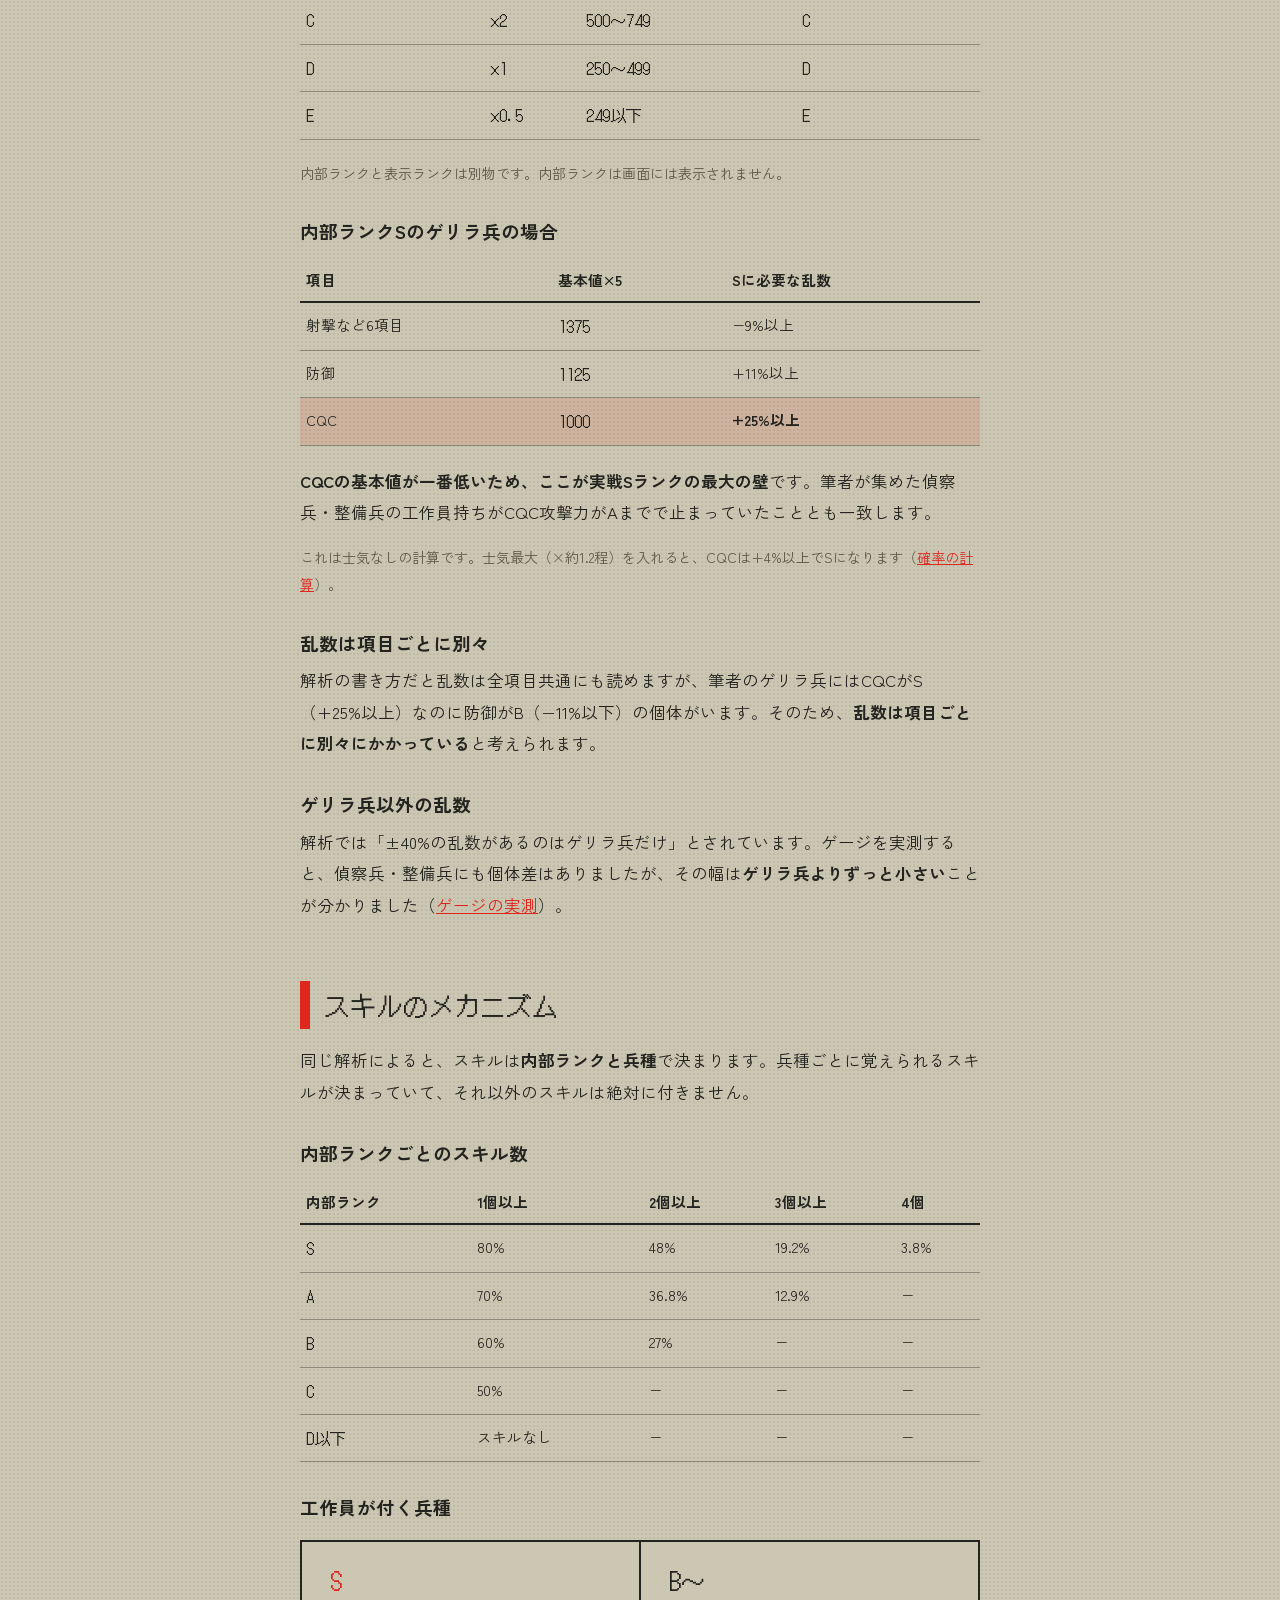
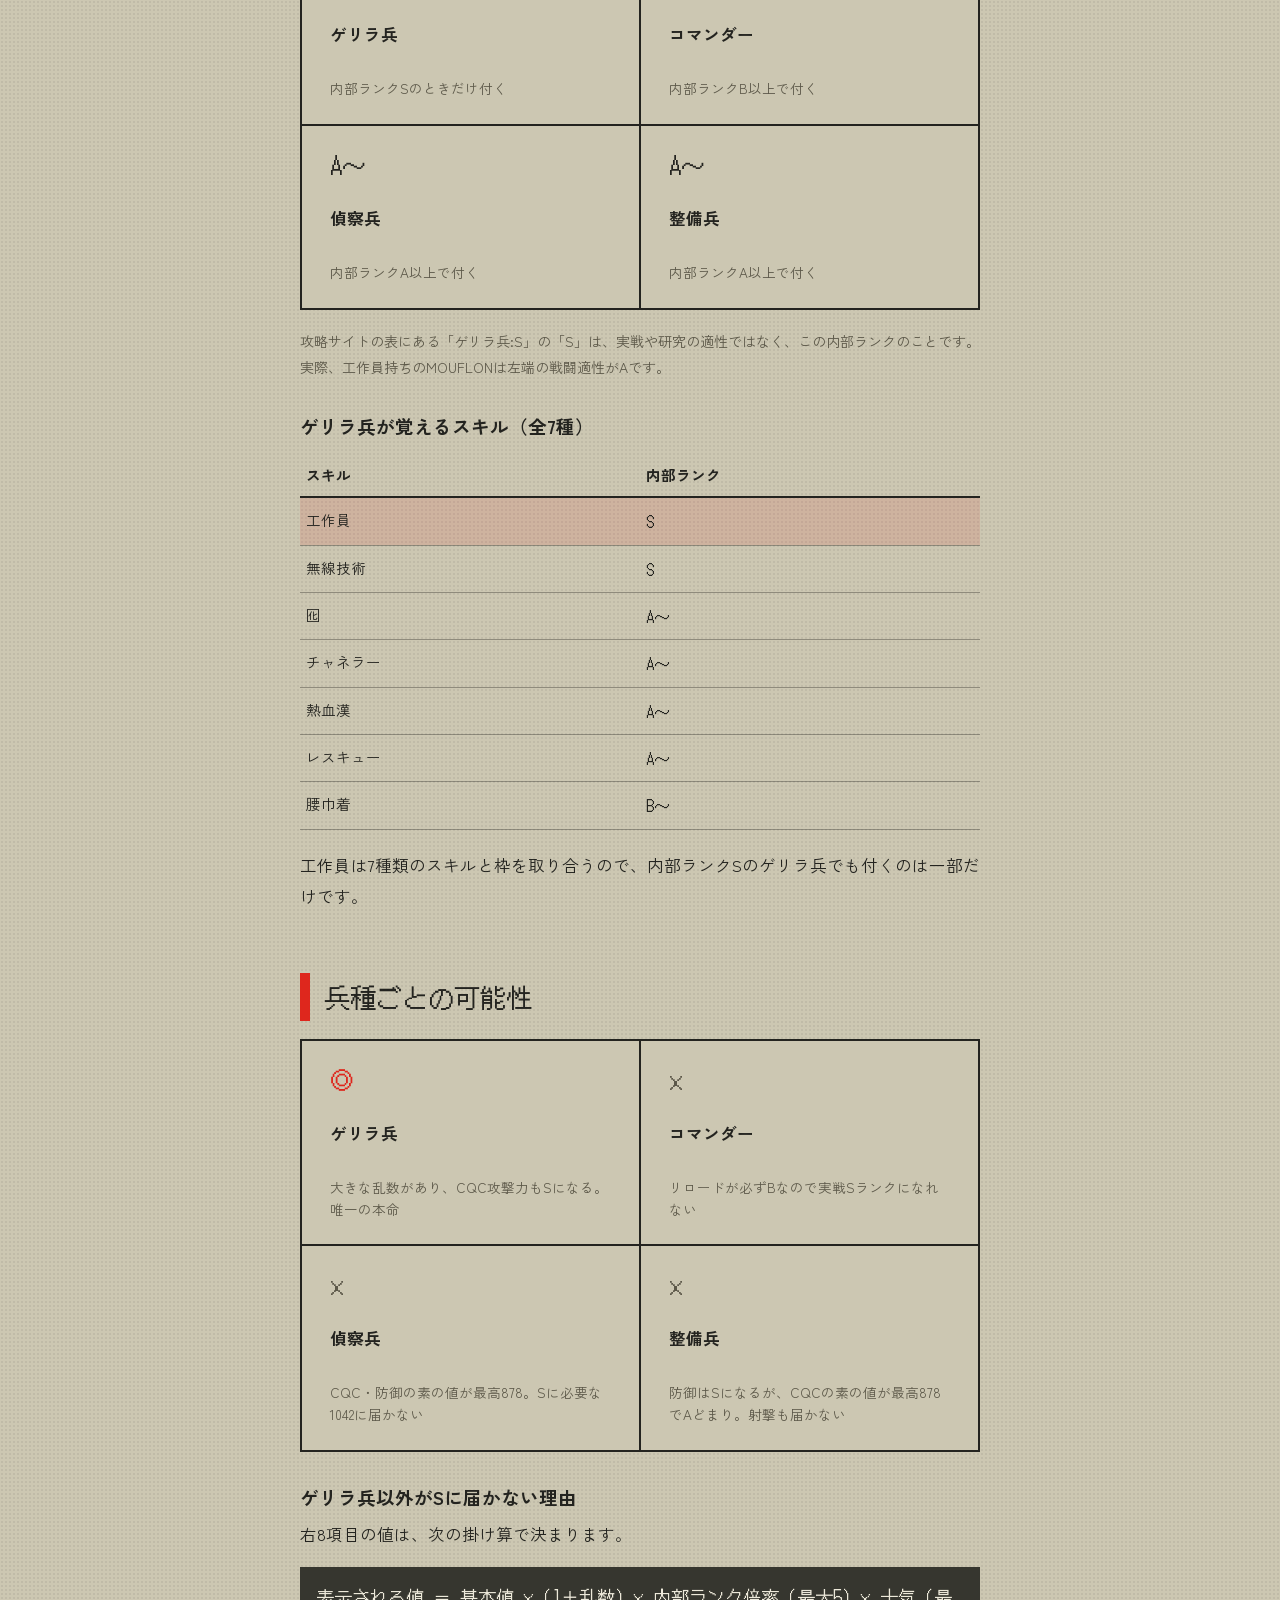
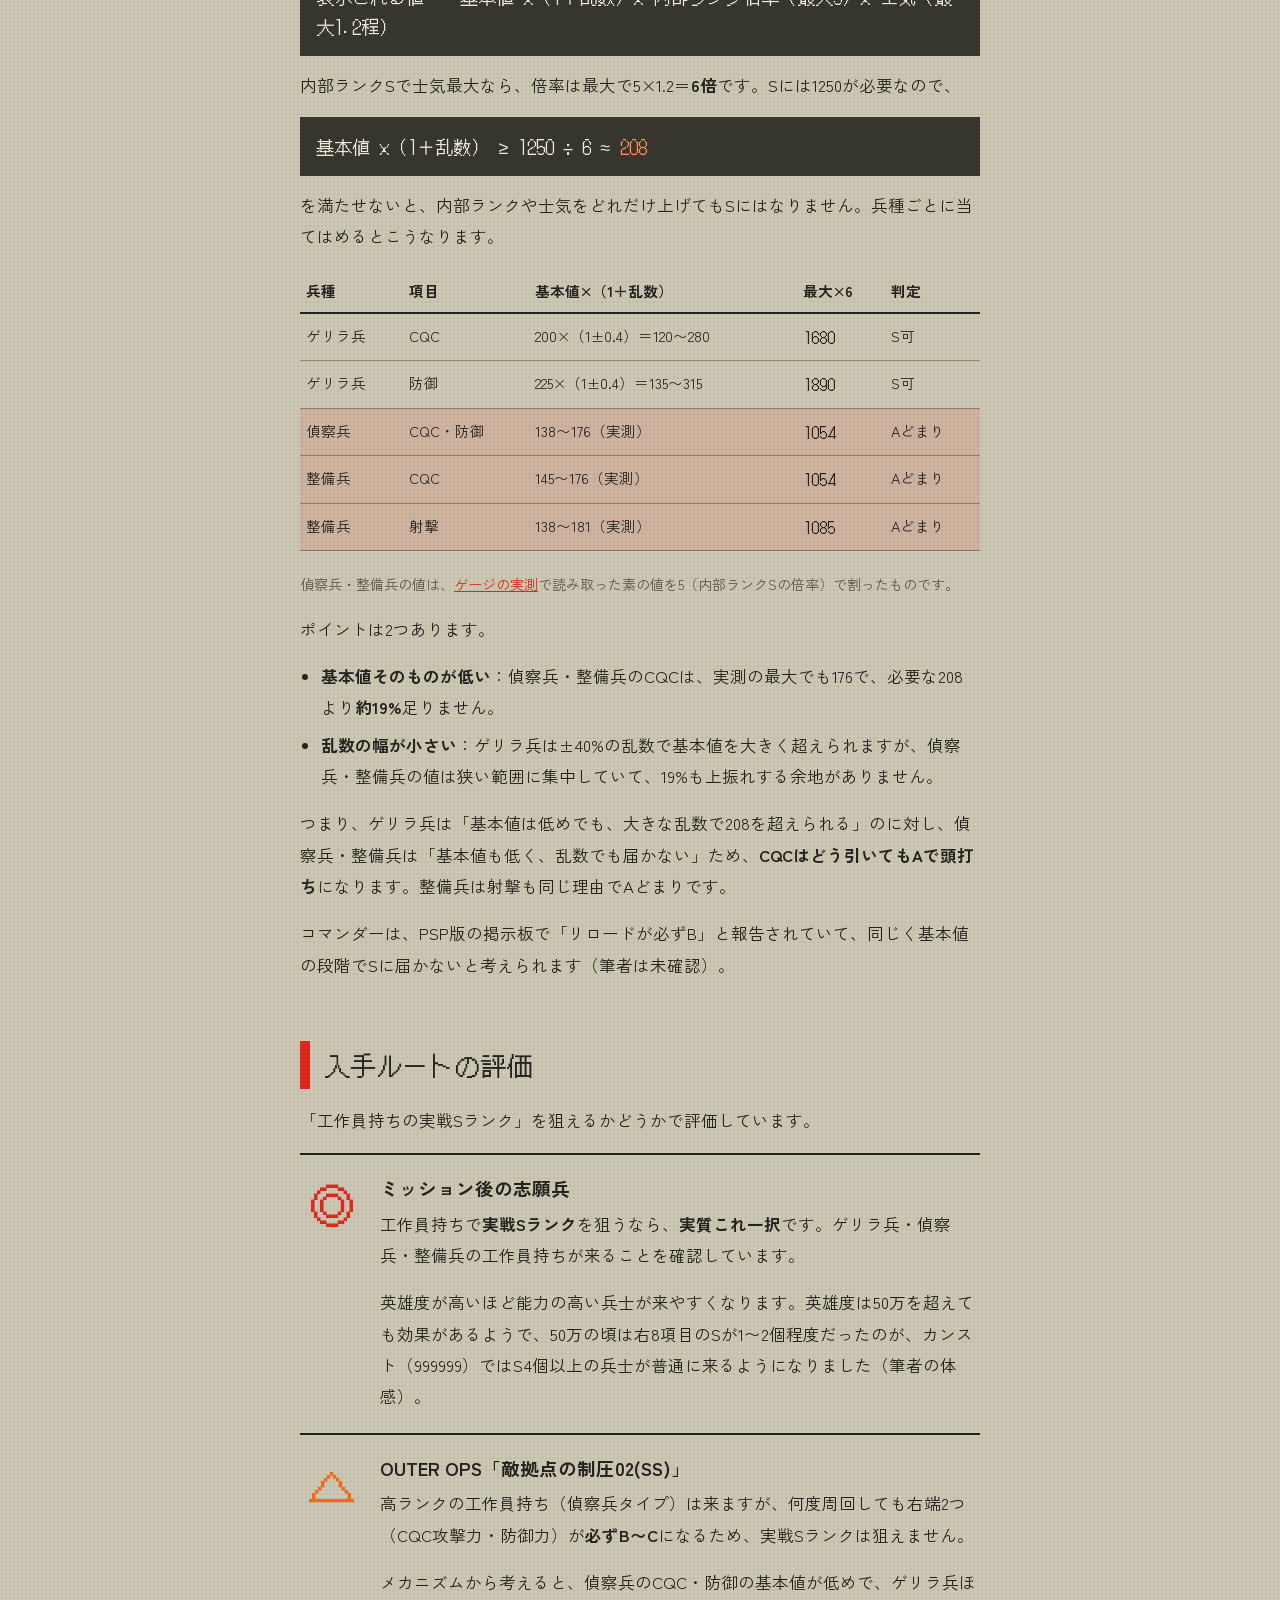
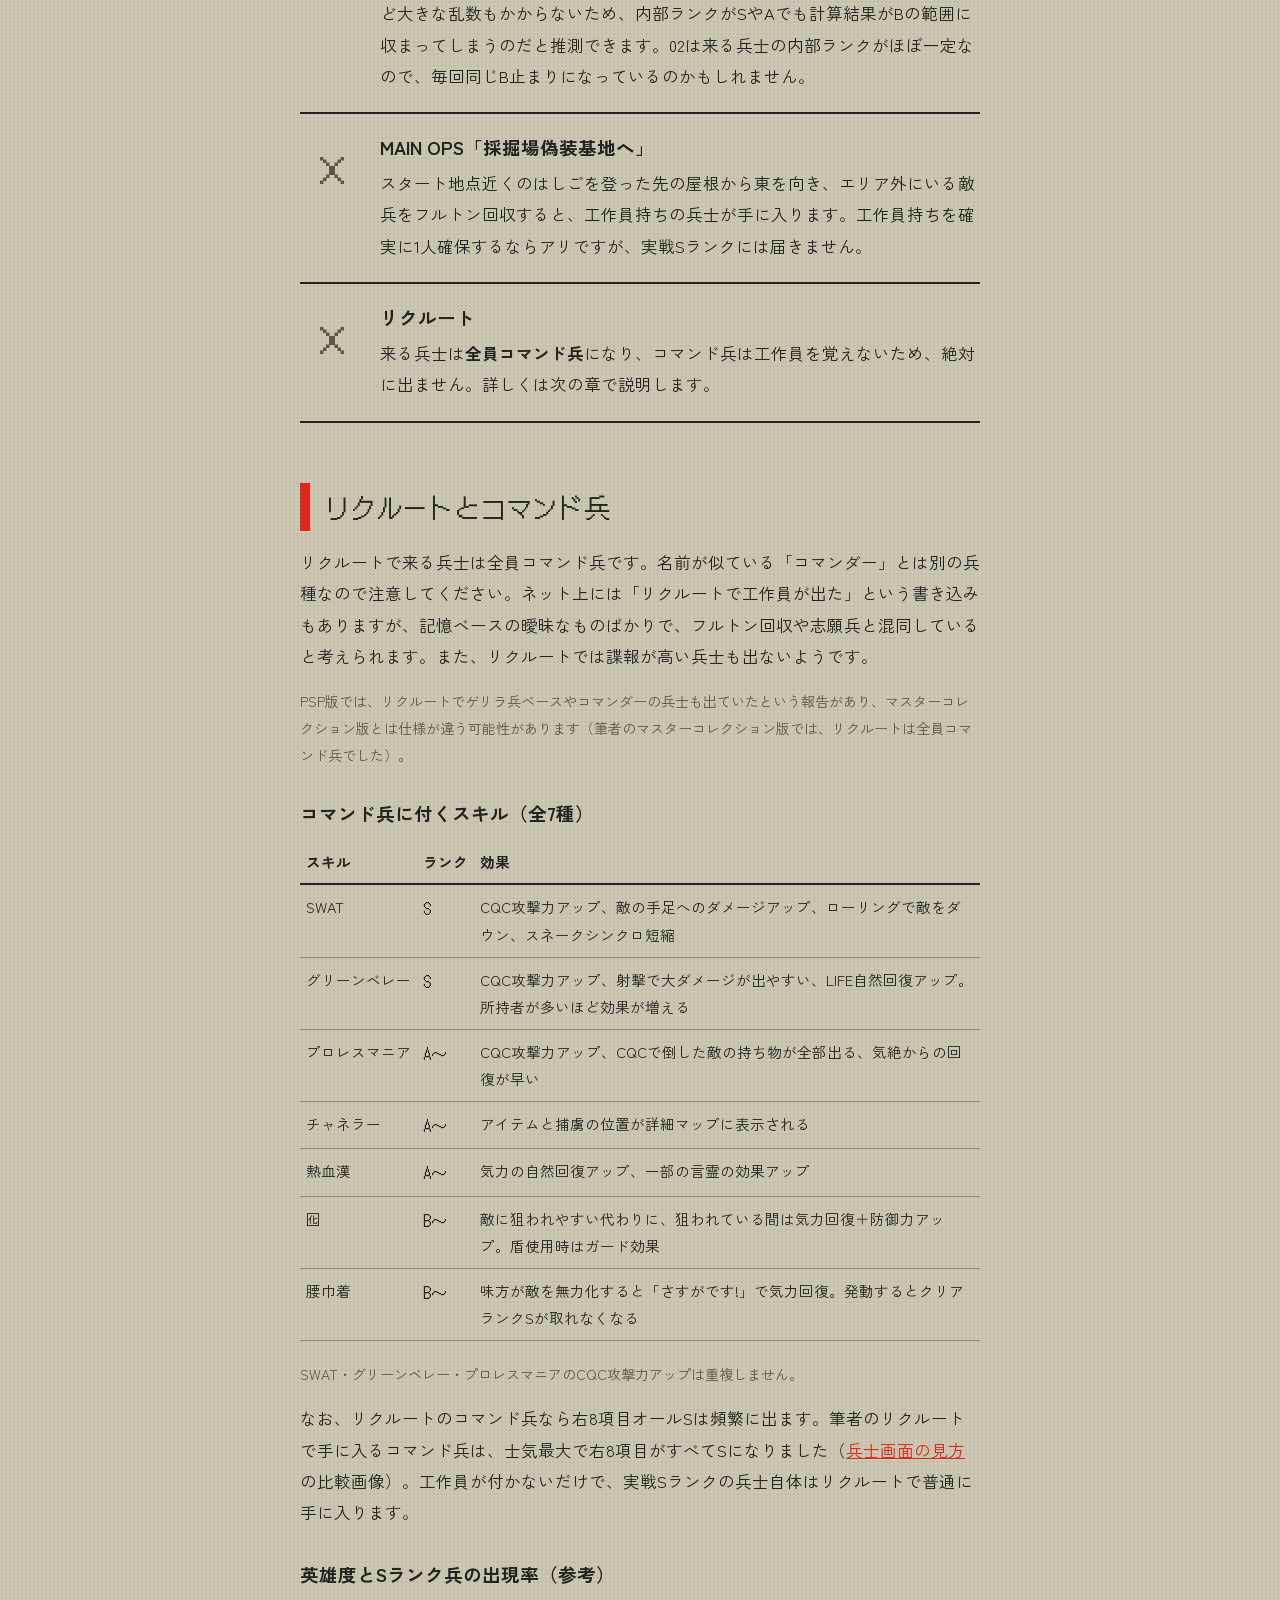
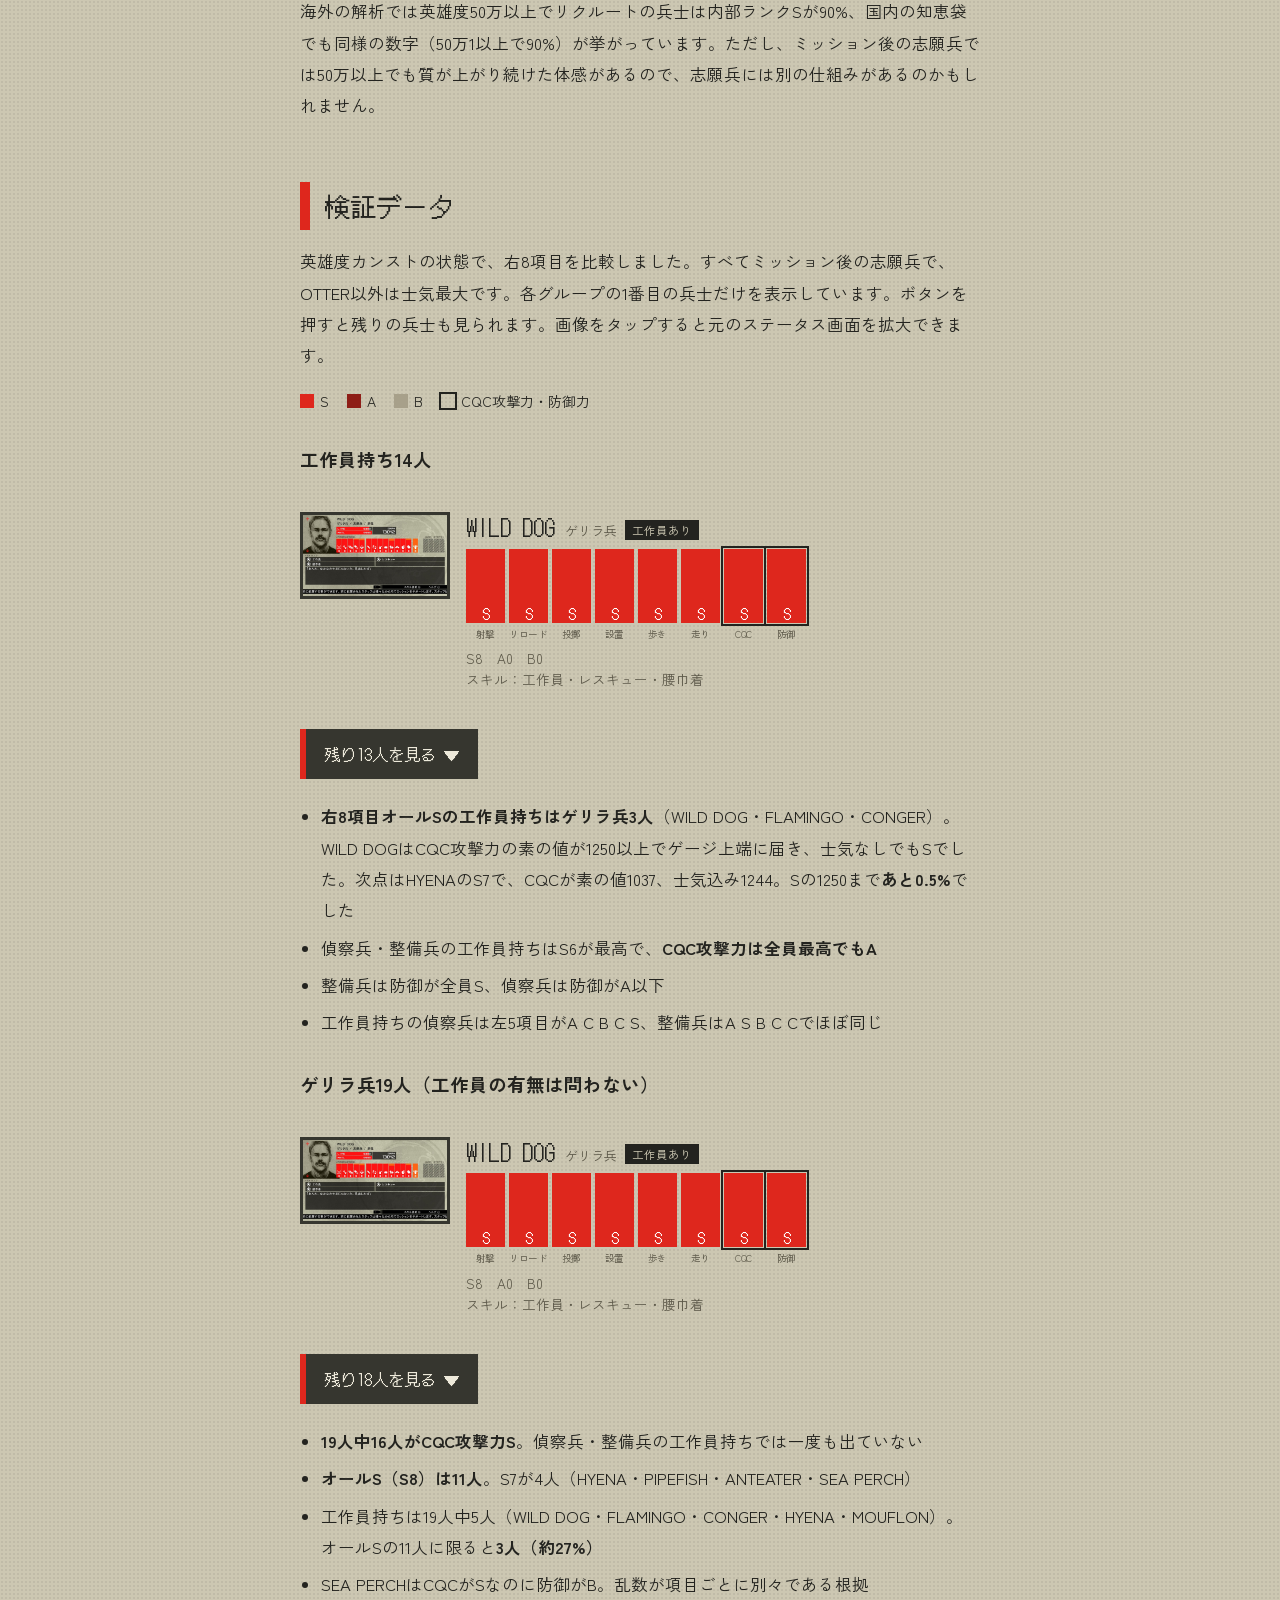
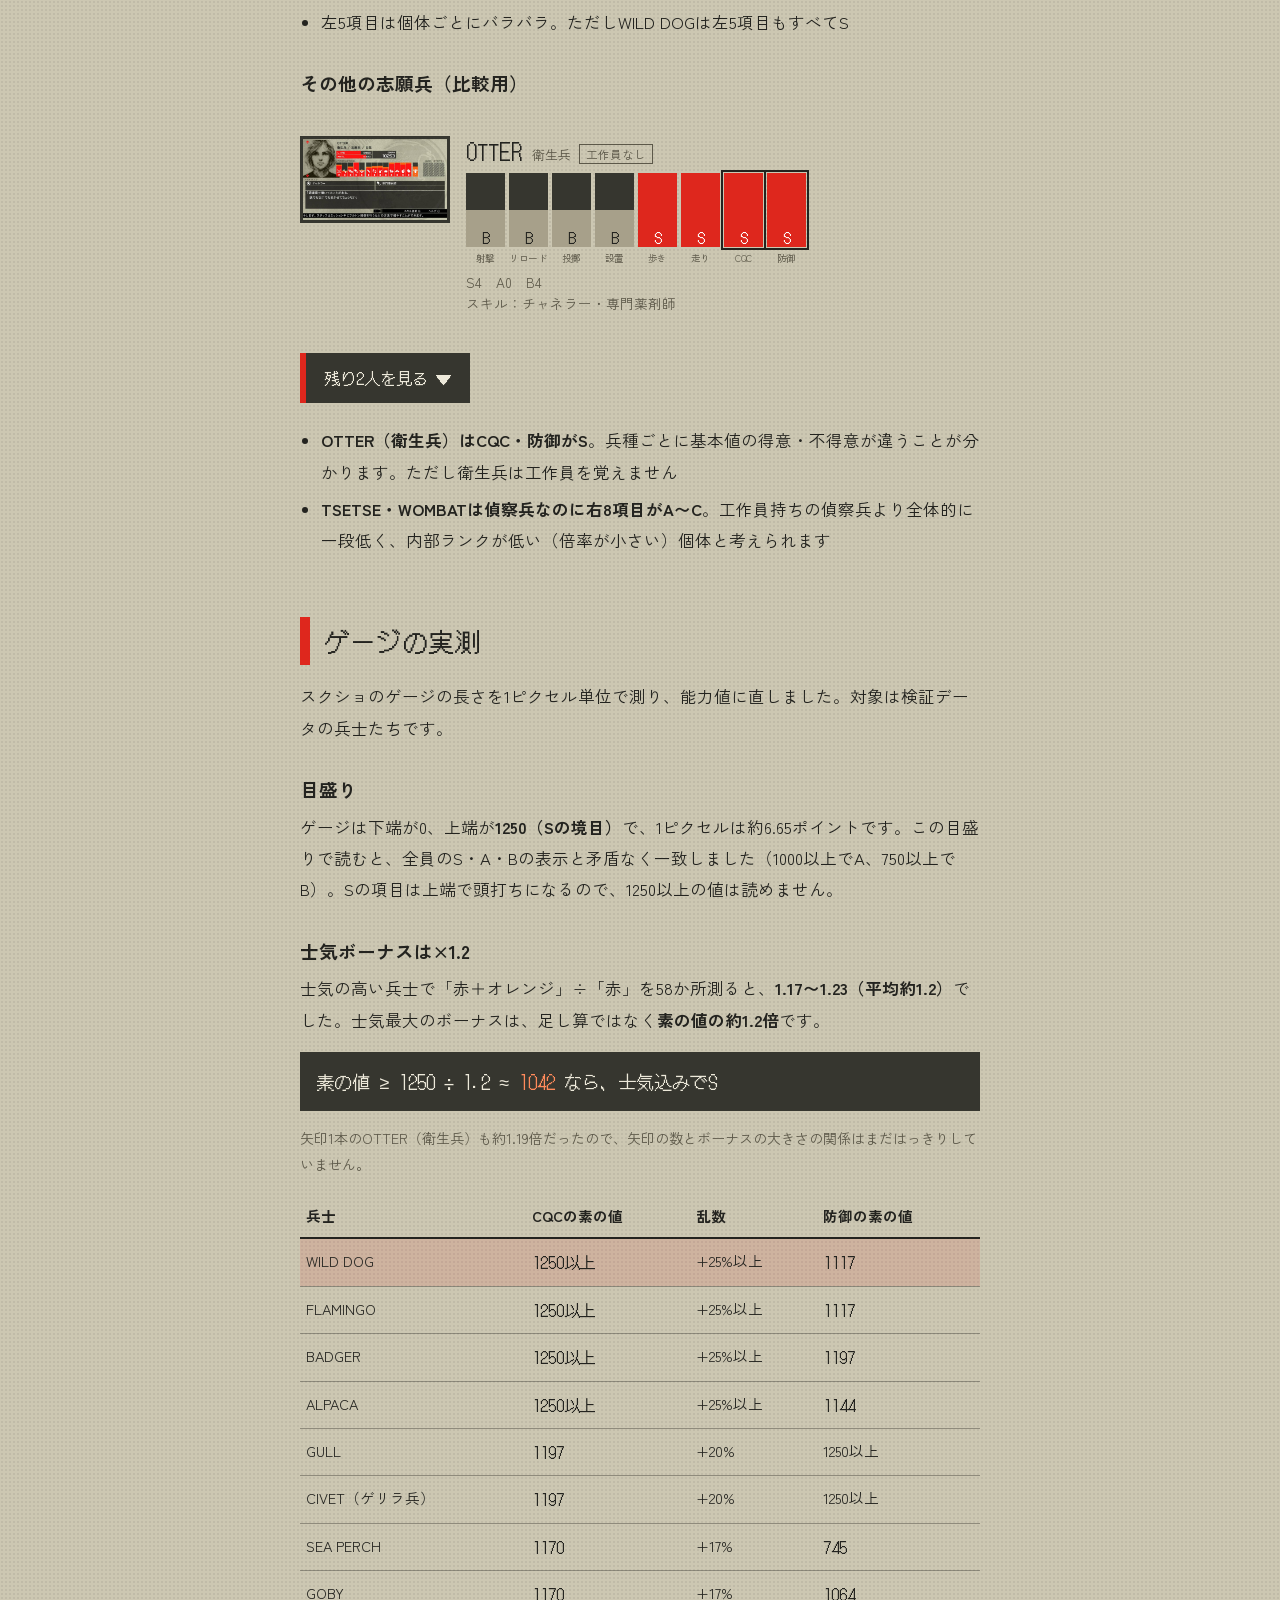
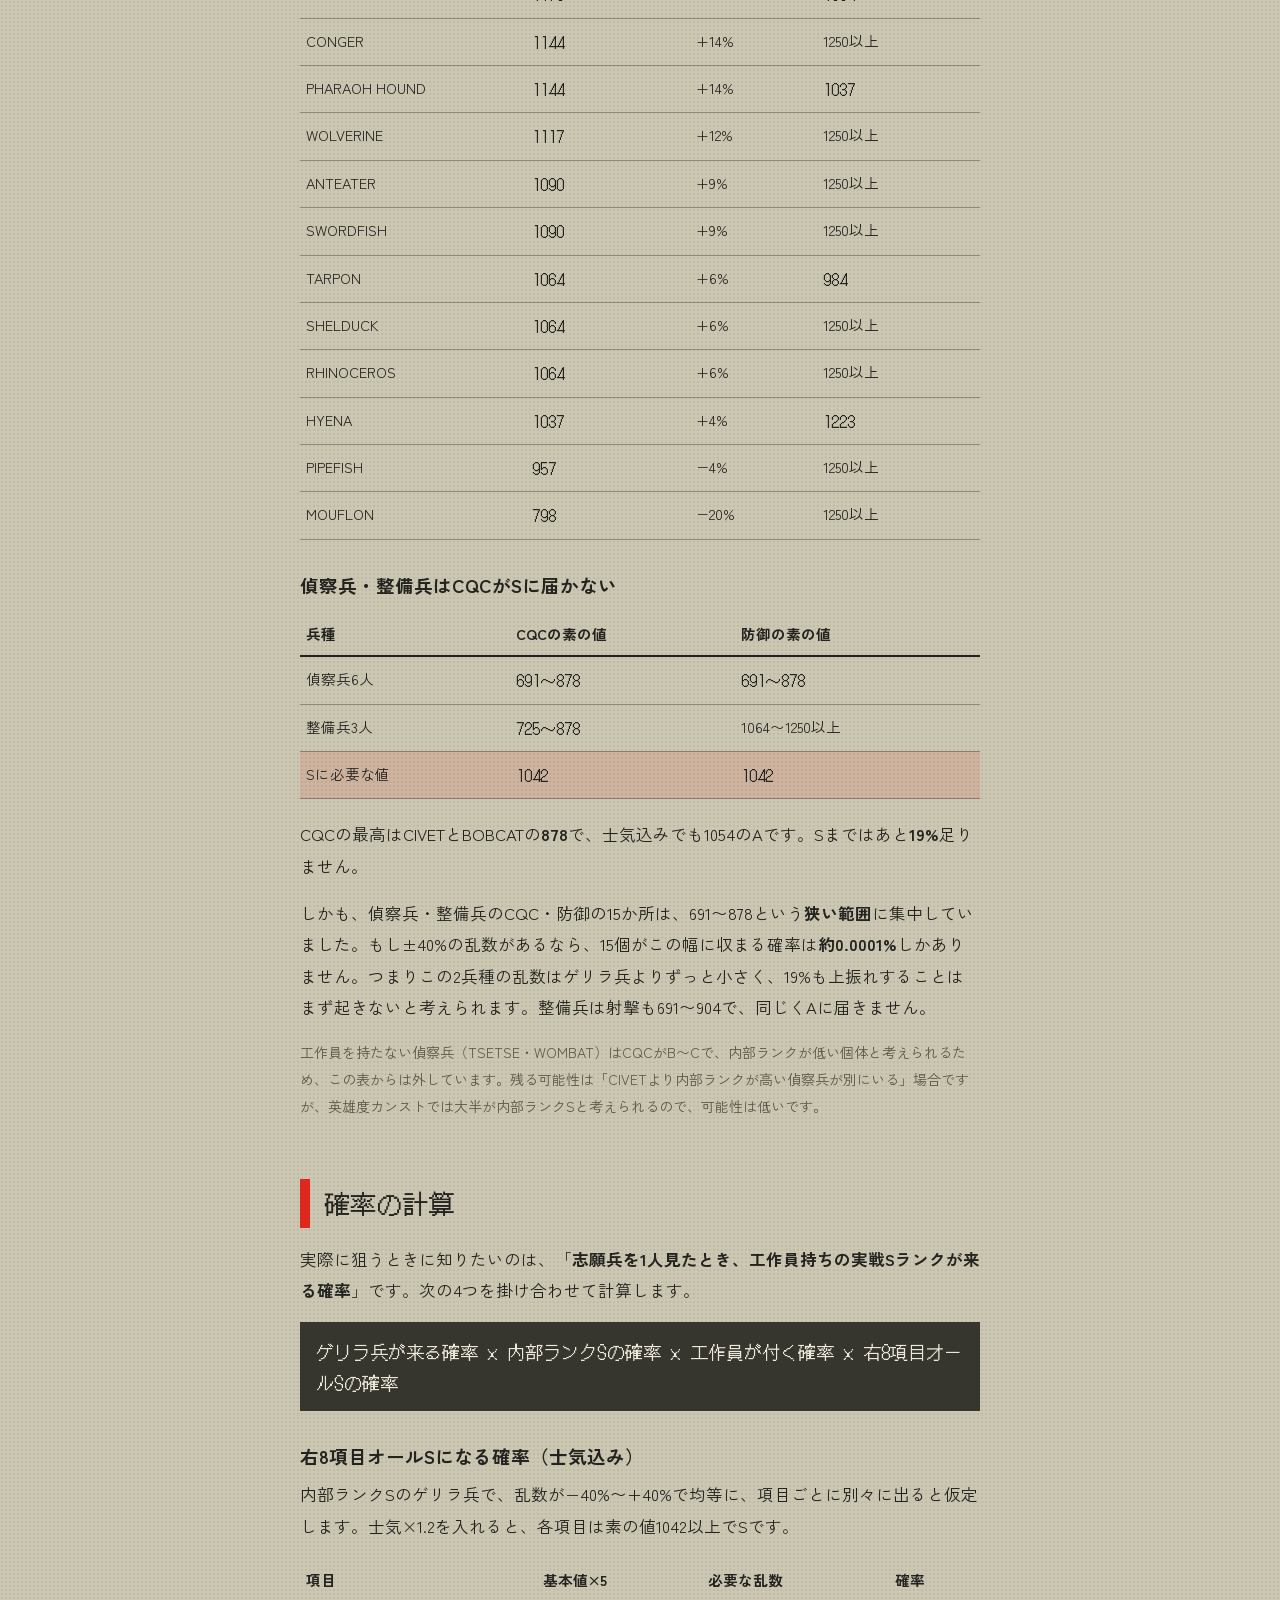
==== commit 745c1854: "Add files via upload" ====
--- a/index.html
+++ b/index.html
@@ -4,10 +4,10 @@
 <meta charset="utf-8">
 <meta name="viewport" content="width=device-width, initial-scale=1">
 <title>【ピースウォーカー】工作員持ちの実戦Sランク完全検証｜入手条件・能力値のメカニズム・確率【MGSPW マスターコレクション】</title>
-<meta name="description" content="MGSPW（メタルギアソリッド ピースウォーカー マスターコレクションVol.2・Switch 2版）で、工作員持ちの実戦Sランク兵士は手に入るのか。英雄度カンスト・ミッションクリア16,000回以上の検証データと海外の解析をもとに、工作員が付く条件、入手ルート、能力値とスキルのメカニズム、確率まで詳しく解説します。">
+<meta name="description" content="MGSPW（メタルギアソリッド ピースウォーカー マスターコレクションVol.2・Switch 2版）で、工作員持ちの実戦Sランク兵士は手に入るのか。英雄度カンスト・ミッションクリア23,000回以上の検証データと海外の解析をもとに、工作員が付く条件、入手ルート、能力値とスキルのメカニズム、確率まで詳しく解説します。">
 <meta property="og:type" content="article">
 <meta property="og:title" content="【ピースウォーカー】工作員持ちの実戦Sランク完全検証">
-<meta property="og:description" content="工作員が付く条件、入手ルート、能力値とスキルのメカニズム、確率まで。マスターコレクションVol.2（Switch 2版）で、英雄度カンスト・ミッション16,000回以上の検証データをもとに解説。">
+<meta property="og:description" content="工作員が付く条件、入手ルート、能力値とスキルのメカニズム、確率まで。マスターコレクションVol.2（Switch 2版）で、英雄度カンスト・ミッション23,000回以上の検証データをもとに解説。">
 <meta property="og:site_name" content="tigo MGSPW">
 <meta property="og:url" content="https://tigo-lui.github.io/">
 <meta property="og:image" content="https://tigo-lui.github.io/img/wild-dog.jpg">
@@ -30,7 +30,7 @@
 <header class="hero">
   <p class="game">METAL GEAR SOLID PEACE WALKER<br><span style="white-space:nowrap">MASTER COLLECTION Vol.2</span> ／ <span style="white-space:nowrap">Nintendo Switch 2</span></p>
   <h1>工作員持ちの実戦Sランクを狙う</h1>
-  <p class="lead">大型兵器戦で活躍するスキル「工作員」。その持ち主で、実戦パラメータが全てSの兵士は手に入るのか。マスターコレクションVol.2のNintendo Switch 2版で、英雄度カンスト（999999）・ミッションクリア16,000回以上の検証データと、海外で解析された能力値・スキルのメカニズムをもとに、条件・入手ルート・確率まですべてまとめました。</p>
+  <p class="lead">大型兵器戦で活躍するスキル「工作員」。その持ち主で、実戦パラメータが全てSの兵士は手に入るのか。マスターコレクションVol.2のNintendo Switch 2版で、英雄度カンスト（999999）・ミッションクリア23,000回以上の検証データと、海外で解析された能力値・スキルのメカニズムをもとに、条件・入手ルート・確率まですべてまとめました。</p>
   <figure style="margin:0">
     <button class="frame" aria-label="WILD DOGのステータス画面を拡大"><img src="img/wild-dog.jpg" alt="WILD DOGのステータス画面。ゲリラ兵、工作員・レスキュー・腰巾着持ち、右8項目はすべてS"></button>
     <figcaption>工作員持ちで右8項目がすべてSのゲリラ兵。ミッション後の志願兵で出ました</figcaption>
@@ -40,29 +40,29 @@
 <section class="answer" aria-labelledby="ans">
   <h2 id="ans">先に結論</h2>
   <ul>
-    <li>工作員持ちの実戦Sランクは<strong>実在しました</strong>。ミッション後の志願兵のゲリラ兵「WILD DOG」（工作員・レスキュー・腰巾着、<strong>オールS</strong>）</li>
+    <li>工作員持ちの実戦Sランクは<strong>実在しました</strong>。ミッション後の志願兵のゲリラ兵で、<strong>3人</strong>確認しました（WILD DOG・FLAMINGO・CONGER、<strong>オールS</strong>）</li>
     <li>狙えるのは<strong>ゲリラ兵だけ</strong>。入手ルートは<strong>ミッション後の志願兵</strong>が本命</li>
     <li>壁は<strong>CQC攻撃力</strong>。ゲリラ兵ならSが出る</li>
     <li>偵察兵・整備兵はCQC攻撃力が<strong>どう引いてもAで頭打ち</strong>（ゲージ実測で確認）</li>
-    <li>計算上の確率は、ミッション後の志願兵1人あたり<strong>約0.08〜0.24%（約410〜1250人に1人）</strong>。筆者はクリア回数16827回目でWILD DOGが初めての1人でした</li>
+    <li>計算上の確率は、ミッション後の志願兵1人あたり<strong>約0.08〜0.24%（約410〜1250人に1人）</strong>。筆者はクリア回数16827回目でWILD DOGが初めての1人で、23326回までに計3人になりました</li>
   </ul>
 </section>
 
 <section class="author" aria-labelledby="au">
   <h2 id="au">この記事を書いた人</h2>
   <div class="author-body">
-    <button class="frame" aria-label="プレイヤーデータを拡大"><img src="img/profile.jpg" alt="プレイヤーデータ。英雄度999999、クリアミッション数16827、CO-OPSクリア数233"></button>
+    <button class="frame" aria-label="プレイヤーデータを拡大"><img src="img/profile.jpg" alt="プレイヤーデータ。英雄度999999、クリアミッション数23326、CO-OPSクリア数233"></button>
     <div>
       <p class="au-name">tigo</p>
       <dl class="stats">
         <div><dt>英雄度</dt><dd>999999</dd></div>
-        <div><dt>クリアミッション数</dt><dd>16827</dd></div>
+        <div><dt>クリアミッション数</dt><dd>23326</dd></div>
         <div><dt>CO-OPSクリア数</dt><dd>233</dd></div>
         <div><dt>プレイ環境</dt><dd class="env">マスターコレクションVol.2（Nintendo Switch 2版）</dd></div>
       </dl>
     </div>
   </div>
-  <p>英雄度をカンストさせ、ミッションを16,000回以上クリアしながら、工作員持ちの実戦Sランクを探し続けています。この記事のデータは、すべて自分で集めた志願兵をもとにしています。</p>
+  <p>英雄度をカンストさせ、ミッションを23,000回以上クリアしながら、工作員持ちの実戦Sランクを探し続けています。この記事のデータは、すべて自分で集めた志願兵をもとにしています。</p>
 </section>
 
 <nav class="toc" aria-label="目次">
@@ -333,7 +333,7 @@
   <span><i class="sw" style="outline:2px solid var(--ink);background:transparent"></i>CQC攻撃力・防御力</span>
 </div>
 
-<h3>工作員持ち12人</h3>
+<h3>工作員持ち14人</h3>
 <div class="roster">
 <article class="soldier">
   <button class="thumb" aria-label="WILD DOGのステータス画面を拡大"><img src="img/wild-dog.jpg" alt="WILD DOGのステータス画面" loading="lazy"></button>
@@ -346,8 +346,26 @@
 </article>
 </div>
 <details class="more">
-<summary><span class="open-t">残り11人を見る</span><span class="close-t">閉じる</span></summary>
+<summary><span class="open-t">残り13人を見る</span><span class="close-t">閉じる</span></summary>
 <div class="roster">
+<article class="soldier">
+  <button class="thumb" aria-label="FLAMINGOのステータス画面を拡大"><img src="img/flamingo.jpg" alt="FLAMINGOのステータス画面" loading="lazy"></button>
+  <div class="s-body">
+    <h3 class="s-name">FLAMINGO<span>ゲリラ兵</span><span class="tag on">工作員あり</span></h3>
+    <div class="bars" role="img" aria-label="実戦パラメータ：S S S S S S S S"><span class="bar rS" style="--h:100%"><i></i><b>S</b></span><span class="bar rS" style="--h:100%"><i></i><b>S</b></span><span class="bar rS" style="--h:100%"><i></i><b>S</b></span><span class="bar rS" style="--h:100%"><i></i><b>S</b></span><span class="bar rS" style="--h:100%"><i></i><b>S</b></span><span class="bar rS" style="--h:100%"><i></i><b>S</b></span><span class="bar rS key" style="--h:100%"><i></i><b>S</b></span><span class="bar rS key" style="--h:100%"><i></i><b>S</b></span></div>
+    <div class="bar-labels" aria-hidden="true"><span>射撃</span><span>リロード</span><span>投擲</span><span>設置</span><span>歩き</span><span>走り</span><span>CQC</span><span>防御</span></div>
+    <p class="s-meta">S8　A0　B0<br>スキル：工作員・レスキュー・腰巾着</p>
+  </div>
+</article>
+<article class="soldier">
+  <button class="thumb" aria-label="CONGERのステータス画面を拡大"><img src="img/conger.jpg" alt="CONGERのステータス画面" loading="lazy"></button>
+  <div class="s-body">
+    <h3 class="s-name">CONGER<span>ゲリラ兵</span><span class="tag on">工作員あり</span></h3>
+    <div class="bars" role="img" aria-label="実戦パラメータ：S S S S S S S S"><span class="bar rS" style="--h:100%"><i></i><b>S</b></span><span class="bar rS" style="--h:100%"><i></i><b>S</b></span><span class="bar rS" style="--h:100%"><i></i><b>S</b></span><span class="bar rS" style="--h:100%"><i></i><b>S</b></span><span class="bar rS" style="--h:100%"><i></i><b>S</b></span><span class="bar rS" style="--h:100%"><i></i><b>S</b></span><span class="bar rS key" style="--h:100%"><i></i><b>S</b></span><span class="bar rS key" style="--h:100%"><i></i><b>S</b></span></div>
+    <div class="bar-labels" aria-hidden="true"><span>射撃</span><span>リロード</span><span>投擲</span><span>設置</span><span>歩き</span><span>走り</span><span>CQC</span><span>防御</span></div>
+    <p class="s-meta">S8　A0　B0<br>スキル：工作員・囮・腰巾着</p>
+  </div>
+</article>
 <article class="soldier">
   <button class="thumb" aria-label="HYENAのステータス画面を拡大"><img src="img/hyena.jpg" alt="HYENAのステータス画面" loading="lazy"></button>
   <div class="s-body">
@@ -450,13 +468,13 @@
 </div>
 </details>
 <ul>
-  <li><strong>右8項目オールSはWILD DOG（ゲリラ兵）の1人だけ</strong>。CQC攻撃力は素の値が1250以上でゲージ上端に届き、士気なしでもSでした。次点はHYENAのS7で、CQCが素の値1037、士気込み1244。Sの1250まで<strong>あと0.5%</strong>でした</li>
+  <li><strong>右8項目オールSの工作員持ちはゲリラ兵3人</strong>（WILD DOG・FLAMINGO・CONGER）。WILD DOGはCQC攻撃力の素の値が1250以上でゲージ上端に届き、士気なしでもSでした。次点はHYENAのS7で、CQCが素の値1037、士気込み1244。Sの1250まで<strong>あと0.5%</strong>でした</li>
   <li>偵察兵・整備兵の工作員持ちはS6が最高で、<strong>CQC攻撃力は全員最高でもA</strong></li>
   <li>整備兵は防御が全員S、偵察兵は防御がA以下</li>
   <li>工作員持ちの偵察兵は左5項目がA C B C S、整備兵はA S B C Cでほぼ同じ</li>
 </ul>
 
-<h3>ゲリラ兵9人（工作員の有無は問わない）</h3>
+<h3>ゲリラ兵19人（工作員の有無は問わない）</h3>
 <div class="roster">
 <article class="soldier">
   <button class="thumb" aria-label="WILD DOGのステータス画面を拡大"><img src="img/wild-dog.jpg" alt="WILD DOGのステータス画面" loading="lazy"></button>
@@ -469,8 +487,98 @@
 </article>
 </div>
 <details class="more">
-<summary><span class="open-t">残り8人を見る</span><span class="close-t">閉じる</span></summary>
+<summary><span class="open-t">残り18人を見る</span><span class="close-t">閉じる</span></summary>
 <div class="roster">
+<article class="soldier">
+  <button class="thumb" aria-label="FLAMINGOのステータス画面を拡大"><img src="img/flamingo.jpg" alt="FLAMINGOのステータス画面" loading="lazy"></button>
+  <div class="s-body">
+    <h3 class="s-name">FLAMINGO<span>ゲリラ兵</span><span class="tag on">工作員あり</span></h3>
+    <div class="bars" role="img" aria-label="実戦パラメータ：S S S S S S S S"><span class="bar rS" style="--h:100%"><i></i><b>S</b></span><span class="bar rS" style="--h:100%"><i></i><b>S</b></span><span class="bar rS" style="--h:100%"><i></i><b>S</b></span><span class="bar rS" style="--h:100%"><i></i><b>S</b></span><span class="bar rS" style="--h:100%"><i></i><b>S</b></span><span class="bar rS" style="--h:100%"><i></i><b>S</b></span><span class="bar rS key" style="--h:100%"><i></i><b>S</b></span><span class="bar rS key" style="--h:100%"><i></i><b>S</b></span></div>
+    <div class="bar-labels" aria-hidden="true"><span>射撃</span><span>リロード</span><span>投擲</span><span>設置</span><span>歩き</span><span>走り</span><span>CQC</span><span>防御</span></div>
+    <p class="s-meta">S8　A0　B0<br>スキル：工作員・レスキュー・腰巾着</p>
+  </div>
+</article>
+<article class="soldier">
+  <button class="thumb" aria-label="CONGERのステータス画面を拡大"><img src="img/conger.jpg" alt="CONGERのステータス画面" loading="lazy"></button>
+  <div class="s-body">
+    <h3 class="s-name">CONGER<span>ゲリラ兵</span><span class="tag on">工作員あり</span></h3>
+    <div class="bars" role="img" aria-label="実戦パラメータ：S S S S S S S S"><span class="bar rS" style="--h:100%"><i></i><b>S</b></span><span class="bar rS" style="--h:100%"><i></i><b>S</b></span><span class="bar rS" style="--h:100%"><i></i><b>S</b></span><span class="bar rS" style="--h:100%"><i></i><b>S</b></span><span class="bar rS" style="--h:100%"><i></i><b>S</b></span><span class="bar rS" style="--h:100%"><i></i><b>S</b></span><span class="bar rS key" style="--h:100%"><i></i><b>S</b></span><span class="bar rS key" style="--h:100%"><i></i><b>S</b></span></div>
+    <div class="bar-labels" aria-hidden="true"><span>射撃</span><span>リロード</span><span>投擲</span><span>設置</span><span>歩き</span><span>走り</span><span>CQC</span><span>防御</span></div>
+    <p class="s-meta">S8　A0　B0<br>スキル：工作員・囮・腰巾着</p>
+  </div>
+</article>
+<article class="soldier">
+  <button class="thumb" aria-label="BADGERのステータス画面を拡大"><img src="img/badger.jpg" alt="BADGERのステータス画面" loading="lazy"></button>
+  <div class="s-body">
+    <h3 class="s-name">BADGER<span>ゲリラ兵</span><span class="tag">工作員なし</span></h3>
+    <div class="bars" role="img" aria-label="実戦パラメータ：S S S S S S S S"><span class="bar rS" style="--h:100%"><i></i><b>S</b></span><span class="bar rS" style="--h:100%"><i></i><b>S</b></span><span class="bar rS" style="--h:100%"><i></i><b>S</b></span><span class="bar rS" style="--h:100%"><i></i><b>S</b></span><span class="bar rS" style="--h:100%"><i></i><b>S</b></span><span class="bar rS" style="--h:100%"><i></i><b>S</b></span><span class="bar rS key" style="--h:100%"><i></i><b>S</b></span><span class="bar rS key" style="--h:100%"><i></i><b>S</b></span></div>
+    <div class="bar-labels" aria-hidden="true"><span>射撃</span><span>リロード</span><span>投擲</span><span>設置</span><span>歩き</span><span>走り</span><span>CQC</span><span>防御</span></div>
+    <p class="s-meta">S8　A0　B0<br>スキル：無線技術・腰巾着・熱血漢</p>
+  </div>
+</article>
+<article class="soldier">
+  <button class="thumb" aria-label="PHARAOH HOUNDのステータス画面を拡大"><img src="img/pharaoh-hound.jpg" alt="PHARAOH HOUNDのステータス画面" loading="lazy"></button>
+  <div class="s-body">
+    <h3 class="s-name">PHARAOH HOUND<span>ゲリラ兵</span><span class="tag">工作員なし</span></h3>
+    <div class="bars" role="img" aria-label="実戦パラメータ：S S S S S S S S"><span class="bar rS" style="--h:100%"><i></i><b>S</b></span><span class="bar rS" style="--h:100%"><i></i><b>S</b></span><span class="bar rS" style="--h:100%"><i></i><b>S</b></span><span class="bar rS" style="--h:100%"><i></i><b>S</b></span><span class="bar rS" style="--h:100%"><i></i><b>S</b></span><span class="bar rS" style="--h:100%"><i></i><b>S</b></span><span class="bar rS key" style="--h:100%"><i></i><b>S</b></span><span class="bar rS key" style="--h:100%"><i></i><b>S</b></span></div>
+    <div class="bar-labels" aria-hidden="true"><span>射撃</span><span>リロード</span><span>投擲</span><span>設置</span><span>歩き</span><span>走り</span><span>CQC</span><span>防御</span></div>
+    <p class="s-meta">S8　A0　B0<br>スキル：無線技術・囮・腰巾着</p>
+  </div>
+</article>
+<article class="soldier">
+  <button class="thumb" aria-label="RHINOCEROSのステータス画面を拡大"><img src="img/rhinoceros.jpg" alt="RHINOCEROSのステータス画面" loading="lazy"></button>
+  <div class="s-body">
+    <h3 class="s-name">RHINOCEROS<span>ゲリラ兵</span><span class="tag">工作員なし</span></h3>
+    <div class="bars" role="img" aria-label="実戦パラメータ：S S S S S S S S"><span class="bar rS" style="--h:100%"><i></i><b>S</b></span><span class="bar rS" style="--h:100%"><i></i><b>S</b></span><span class="bar rS" style="--h:100%"><i></i><b>S</b></span><span class="bar rS" style="--h:100%"><i></i><b>S</b></span><span class="bar rS" style="--h:100%"><i></i><b>S</b></span><span class="bar rS" style="--h:100%"><i></i><b>S</b></span><span class="bar rS key" style="--h:100%"><i></i><b>S</b></span><span class="bar rS key" style="--h:100%"><i></i><b>S</b></span></div>
+    <div class="bar-labels" aria-hidden="true"><span>射撃</span><span>リロード</span><span>投擲</span><span>設置</span><span>歩き</span><span>走り</span><span>CQC</span><span>防御</span></div>
+    <p class="s-meta">S8　A0　B0<br>スキル：無線技術・囮・腰巾着</p>
+  </div>
+</article>
+<article class="soldier">
+  <button class="thumb" aria-label="GULLのステータス画面を拡大"><img src="img/gull.jpg" alt="GULLのステータス画面" loading="lazy"></button>
+  <div class="s-body">
+    <h3 class="s-name">GULL<span>ゲリラ兵</span><span class="tag">工作員なし</span></h3>
+    <div class="bars" role="img" aria-label="実戦パラメータ：S S S S S S S S"><span class="bar rS" style="--h:100%"><i></i><b>S</b></span><span class="bar rS" style="--h:100%"><i></i><b>S</b></span><span class="bar rS" style="--h:100%"><i></i><b>S</b></span><span class="bar rS" style="--h:100%"><i></i><b>S</b></span><span class="bar rS" style="--h:100%"><i></i><b>S</b></span><span class="bar rS" style="--h:100%"><i></i><b>S</b></span><span class="bar rS key" style="--h:100%"><i></i><b>S</b></span><span class="bar rS key" style="--h:100%"><i></i><b>S</b></span></div>
+    <div class="bar-labels" aria-hidden="true"><span>射撃</span><span>リロード</span><span>投擲</span><span>設置</span><span>歩き</span><span>走り</span><span>CQC</span><span>防御</span></div>
+    <p class="s-meta">S8　A0　B0<br>スキル：無線技術</p>
+  </div>
+</article>
+<article class="soldier">
+  <button class="thumb" aria-label="WOLVERINEのステータス画面を拡大"><img src="img/wolverine.jpg" alt="WOLVERINEのステータス画面" loading="lazy"></button>
+  <div class="s-body">
+    <h3 class="s-name">WOLVERINE<span>ゲリラ兵</span><span class="tag">工作員なし</span></h3>
+    <div class="bars" role="img" aria-label="実戦パラメータ：S S S S S S S S"><span class="bar rS" style="--h:100%"><i></i><b>S</b></span><span class="bar rS" style="--h:100%"><i></i><b>S</b></span><span class="bar rS" style="--h:100%"><i></i><b>S</b></span><span class="bar rS" style="--h:100%"><i></i><b>S</b></span><span class="bar rS" style="--h:100%"><i></i><b>S</b></span><span class="bar rS" style="--h:100%"><i></i><b>S</b></span><span class="bar rS key" style="--h:100%"><i></i><b>S</b></span><span class="bar rS key" style="--h:100%"><i></i><b>S</b></span></div>
+    <div class="bar-labels" aria-hidden="true"><span>射撃</span><span>リロード</span><span>投擲</span><span>設置</span><span>歩き</span><span>走り</span><span>CQC</span><span>防御</span></div>
+    <p class="s-meta">S8　A0　B0<br>スキル：レスキュー・無線技術・腰巾着</p>
+  </div>
+</article>
+<article class="soldier">
+  <button class="thumb" aria-label="CIVETのステータス画面を拡大"><img src="img/civet-guerrilla.jpg" alt="CIVET（ゲリラ兵）のステータス画面" loading="lazy"></button>
+  <div class="s-body">
+    <h3 class="s-name">CIVET<span>ゲリラ兵</span><span class="tag">工作員なし</span></h3>
+    <div class="bars" role="img" aria-label="実戦パラメータ：S S S S S S S S"><span class="bar rS" style="--h:100%"><i></i><b>S</b></span><span class="bar rS" style="--h:100%"><i></i><b>S</b></span><span class="bar rS" style="--h:100%"><i></i><b>S</b></span><span class="bar rS" style="--h:100%"><i></i><b>S</b></span><span class="bar rS" style="--h:100%"><i></i><b>S</b></span><span class="bar rS" style="--h:100%"><i></i><b>S</b></span><span class="bar rS key" style="--h:100%"><i></i><b>S</b></span><span class="bar rS key" style="--h:100%"><i></i><b>S</b></span></div>
+    <div class="bar-labels" aria-hidden="true"><span>射撃</span><span>リロード</span><span>投擲</span><span>設置</span><span>歩き</span><span>走り</span><span>CQC</span><span>防御</span></div>
+    <p class="s-meta">S8　A0　B0<br>スキル：無線技術・レスキュー</p>
+  </div>
+</article>
+<article class="soldier">
+  <button class="thumb" aria-label="GOBYのステータス画面を拡大"><img src="img/goby.jpg" alt="GOBYのステータス画面" loading="lazy"></button>
+  <div class="s-body">
+    <h3 class="s-name">GOBY<span>ゲリラ兵</span><span class="tag">工作員なし</span></h3>
+    <div class="bars" role="img" aria-label="実戦パラメータ：S S S S S S S S"><span class="bar rS" style="--h:100%"><i></i><b>S</b></span><span class="bar rS" style="--h:100%"><i></i><b>S</b></span><span class="bar rS" style="--h:100%"><i></i><b>S</b></span><span class="bar rS" style="--h:100%"><i></i><b>S</b></span><span class="bar rS" style="--h:100%"><i></i><b>S</b></span><span class="bar rS" style="--h:100%"><i></i><b>S</b></span><span class="bar rS key" style="--h:100%"><i></i><b>S</b></span><span class="bar rS key" style="--h:100%"><i></i><b>S</b></span></div>
+    <div class="bar-labels" aria-hidden="true"><span>射撃</span><span>リロード</span><span>投擲</span><span>設置</span><span>歩き</span><span>走り</span><span>CQC</span><span>防御</span></div>
+    <p class="s-meta">S8　A0　B0<br>スキル：無線技術・熱血漢・腰巾着</p>
+  </div>
+</article>
+<article class="soldier">
+  <button class="thumb" aria-label="ALPACAのステータス画面を拡大"><img src="img/alpaca.jpg" alt="ALPACAのステータス画面" loading="lazy"></button>
+  <div class="s-body">
+    <h3 class="s-name">ALPACA<span>ゲリラ兵</span><span class="tag">工作員なし</span></h3>
+    <div class="bars" role="img" aria-label="実戦パラメータ：S S S S S S S S"><span class="bar rS" style="--h:100%"><i></i><b>S</b></span><span class="bar rS" style="--h:100%"><i></i><b>S</b></span><span class="bar rS" style="--h:100%"><i></i><b>S</b></span><span class="bar rS" style="--h:100%"><i></i><b>S</b></span><span class="bar rS" style="--h:100%"><i></i><b>S</b></span><span class="bar rS" style="--h:100%"><i></i><b>S</b></span><span class="bar rS key" style="--h:100%"><i></i><b>S</b></span><span class="bar rS key" style="--h:100%"><i></i><b>S</b></span></div>
+    <div class="bar-labels" aria-hidden="true"><span>射撃</span><span>リロード</span><span>投擲</span><span>設置</span><span>歩き</span><span>走り</span><span>CQC</span><span>防御</span></div>
+    <p class="s-meta">S8　A0　B0<br>スキル：無線技術・囮・腰巾着</p>
+  </div>
+</article>
 <article class="soldier">
   <button class="thumb" aria-label="HYENAのステータス画面を拡大"><img src="img/hyena.jpg" alt="HYENAのステータス画面" loading="lazy"></button>
   <div class="s-body">
@@ -546,9 +654,9 @@
 </div>
 </details>
 <ul>
-  <li><strong>9人中6人がCQC攻撃力S</strong>。偵察兵・整備兵の工作員持ちでは一度も出ていない</li>
-  <li><strong>オールS（S8）はWILD DOGの1人</strong>。S7が4人（HYENA・PIPEFISH・ANTEATER・SEA PERCH）</li>
-  <li>工作員持ちは9人中3人（WILD DOG・HYENA・MOUFLON）</li>
+  <li><strong>19人中16人がCQC攻撃力S</strong>。偵察兵・整備兵の工作員持ちでは一度も出ていない</li>
+  <li><strong>オールS（S8）は11人</strong>。S7が4人（HYENA・PIPEFISH・ANTEATER・SEA PERCH）</li>
+  <li>工作員持ちは19人中5人（WILD DOG・FLAMINGO・CONGER・HYENA・MOUFLON）。オールSの11人に限ると<strong>3人（約27%）</strong></li>
   <li>SEA PERCHはCQCがSなのに防御がB。乱数が項目ごとに別々である根拠</li>
   <li>左5項目は個体ごとにバラバラ。ただしWILD DOGは左5項目もすべてS</li>
 </ul>
@@ -610,11 +718,21 @@
   <thead><tr><th>兵士</th><th>CQCの素の値</th><th>乱数</th><th>防御の素の値</th></tr></thead>
   <tbody>
     <tr class="hl"><td>WILD DOG</td><td class="num">1250以上</td><td>+25%以上</td><td class="num">1117</td></tr>
+    <tr><td>FLAMINGO</td><td class="num">1250以上</td><td>+25%以上</td><td class="num">1117</td></tr>
+    <tr><td>BADGER</td><td class="num">1250以上</td><td>+25%以上</td><td class="num">1197</td></tr>
+    <tr><td>ALPACA</td><td class="num">1250以上</td><td>+25%以上</td><td class="num">1144</td></tr>
+    <tr><td>GULL</td><td class="num">1197</td><td>+20%</td><td>1250以上</td></tr>
+    <tr><td>CIVET（ゲリラ兵）</td><td class="num">1197</td><td>+20%</td><td>1250以上</td></tr>
     <tr><td>SEA PERCH</td><td class="num">1170</td><td>+17%</td><td class="num">745</td></tr>
+    <tr><td>GOBY</td><td class="num">1170</td><td>+17%</td><td class="num">1064</td></tr>
+    <tr><td>CONGER</td><td class="num">1144</td><td>+14%</td><td>1250以上</td></tr>
+    <tr><td>PHARAOH HOUND</td><td class="num">1144</td><td>+14%</td><td class="num">1037</td></tr>
+    <tr><td>WOLVERINE</td><td class="num">1117</td><td>+12%</td><td>1250以上</td></tr>
     <tr><td>ANTEATER</td><td class="num">1090</td><td>+9%</td><td>1250以上</td></tr>
     <tr><td>SWORDFISH</td><td class="num">1090</td><td>+9%</td><td>1250以上</td></tr>
     <tr><td>TARPON</td><td class="num">1064</td><td>+6%</td><td class="num">984</td></tr>
     <tr><td>SHELDUCK</td><td class="num">1064</td><td>+6%</td><td>1250以上</td></tr>
+    <tr><td>RHINOCEROS</td><td class="num">1064</td><td>+6%</td><td>1250以上</td></tr>
     <tr><td>HYENA</td><td class="num">1037</td><td>+4%</td><td class="num">1223</td></tr>
     <tr><td>PIPEFISH</td><td class="num">957</td><td>−4%</td><td>1250以上</td></tr>
     <tr><td>MOUFLON</td><td class="num">798</td><td>−20%</td><td>1250以上</td></tr>
@@ -634,10 +752,6 @@
 <p>しかも、偵察兵・整備兵のCQC・防御の15か所は、691〜878という<strong>狭い範囲</strong>に集中していました。もし±40%の乱数があるなら、15個がこの幅に収まる確率は<strong>約0.0001%</strong>しかありません。つまりこの2兵種の乱数はゲリラ兵よりずっと小さく、19%も上振れすることはまず起きないと考えられます。整備兵は射撃も691〜904で、同じくAに届きません。</p>
 <p class="note">工作員を持たない偵察兵（TSETSE・WOMBAT）はCQCがB〜Cで、内部ランクが低い個体と考えられるため、この表からは外しています。残る可能性は「CIVETより内部ランクが高い偵察兵が別にいる」場合ですが、英雄度カンストでは大半が内部ランクSと考えられるので、可能性は低いです。</p>
 
-<h3>左端の戦闘適性</h3>
-<p>WILD DOG以外の志願兵22人は、兵種に関係なく<strong>全員、左端の戦闘適性がA</strong>でした。ところがWILD DOGは、戦闘適性も素の値1197・士気込みでSで、左5項目がすべてSです。ミッション後の志願兵に「戦闘適性がAで止まる仕様」はないと分かりました。なお、この記事の「実戦Sランク」は右8項目の話で、左端の戦闘適性とは別物です。</p>
-</section>
-
 <section>
 <h2 id="prob">確率の計算</h2>
 <p>実際に狙うときに知りたいのは、「<strong>志願兵を1人見たとき、工作員持ちの実戦Sランクが来る確率</strong>」です。次の4つを掛け合わせて計算します。</p>
@@ -659,7 +773,7 @@
 <h3>工作員が付く確率</h3>
 <p>PSP版の解析では内部ランクSのスキル数は平均1.5個ですが、手持ちの志願兵20人の平均は<strong>2.6個</strong>で、マスターコレクション版の志願兵はスキルが多めのようです。ゲリラ兵が覚える7種類から2〜3個付くとすると：</p>
 <div class="formula">工作員が付く確率 ≈ <span class="r">25〜38%</span></div>
-<p class="note">手持ちのゲリラ兵では9人中3人（33%）、ゲリラ兵の平均2.6個÷7種類で38%として幅を取っています。</p>
+<p class="note">手持ちのゲリラ兵では19人中5人（26%）、ゲリラ兵の平均2.6個÷7種類で38%として幅を取っています。</p>
 
 <h3>内部ランクSのゲリラ兵1人あたり</h3>
 <div class="formula">7.1% × 25〜38% ≈ <span class="r">1.8〜2.7%</span>（約37〜56人に1人）</div>
@@ -687,7 +801,8 @@
 
 <div class="box warn">
   <p><strong>実際に出た結果</strong></p>
-  <p>この計算では、工作員を気にしなければ内部Sゲリラ兵の約14人に1人が右8項目オールSになるはずです。筆者はミッション後の志願兵を1000人以上見て、<strong>WILD DOGが初めての右8項目オールS</strong>でした。S7止まりが続いて「上限があるのでは」と疑っていましたが、CQC攻撃力が+25%以上の乱数を引いた個体が出たことで、<strong>上限はない</strong>と分かりました。</p>
+  <p>この計算では、工作員を気にしなければ内部Sゲリラ兵の約14人に1人が右8項目オールSになるはずです。筆者はクリア回数16827回目でWILD DOGが初めての右8項目オールSでしたが、その後ゲリラ兵を集め続けて、<strong>オールSのゲリラ兵は計11人、うち工作員持ちは3人</strong>（WILD DOG・FLAMINGO・CONGER）になりました。S7止まりが続いて「上限があるのでは」と疑っていましたが、オールSが何人も出たことで、<strong>上限はない</strong>と分かりました。</p>
+  <p>オールSの11人のうち工作員が付いたのは3人の約27%（集計中）、</p>
   <p>ゲリラ兵が来る割合は、筆者の集計（集計中）約5.8%でした。</p>
 </div>
 </section>
@@ -707,7 +822,7 @@
 <h2 id="conclusion">結論</h2>
 <div class="conclusion">
   <p>工作員持ちの実戦Sランクは、<strong>ゲリラ兵で実在します</strong></p>
-  <p>偵察兵・整備兵は、ゲージの実測からCQC攻撃力がAで頭打ちと分かりました。ゲリラ兵は大きな乱数でCQC攻撃力もSになり、筆者のもとにはミッション後の志願兵から<strong>工作員・レスキュー・腰巾着持ちで右8項目すべてSのWILD DOG</strong>が来ました。計算上の確率は、志願兵1人あたり約0.08〜0.24%（約410〜1250人に1人）。</p>
+  <p>偵察兵・整備兵は、ゲージの実測からCQC攻撃力がAで頭打ちと分かりました。ゲリラ兵は大きな乱数でCQC攻撃力もSになり、筆者のもとにはミッション後の志願兵から<strong>工作員持ちで右8項目すべてSのゲリラ兵が3人</strong>（WILD DOG・FLAMINGO・CONGER）来ました。計算上の確率は、志願兵1人あたり約0.08〜0.24%（約410〜1250人に1人）。</p>
   <p>狙うなら、<strong>英雄度を上げて、アマンダ・ミラー・パスで士気を最大にし、ミッション後の志願兵のゲリラ兵を見続ける</strong>のが唯一の方法です。</p>
 </div>
 </section>
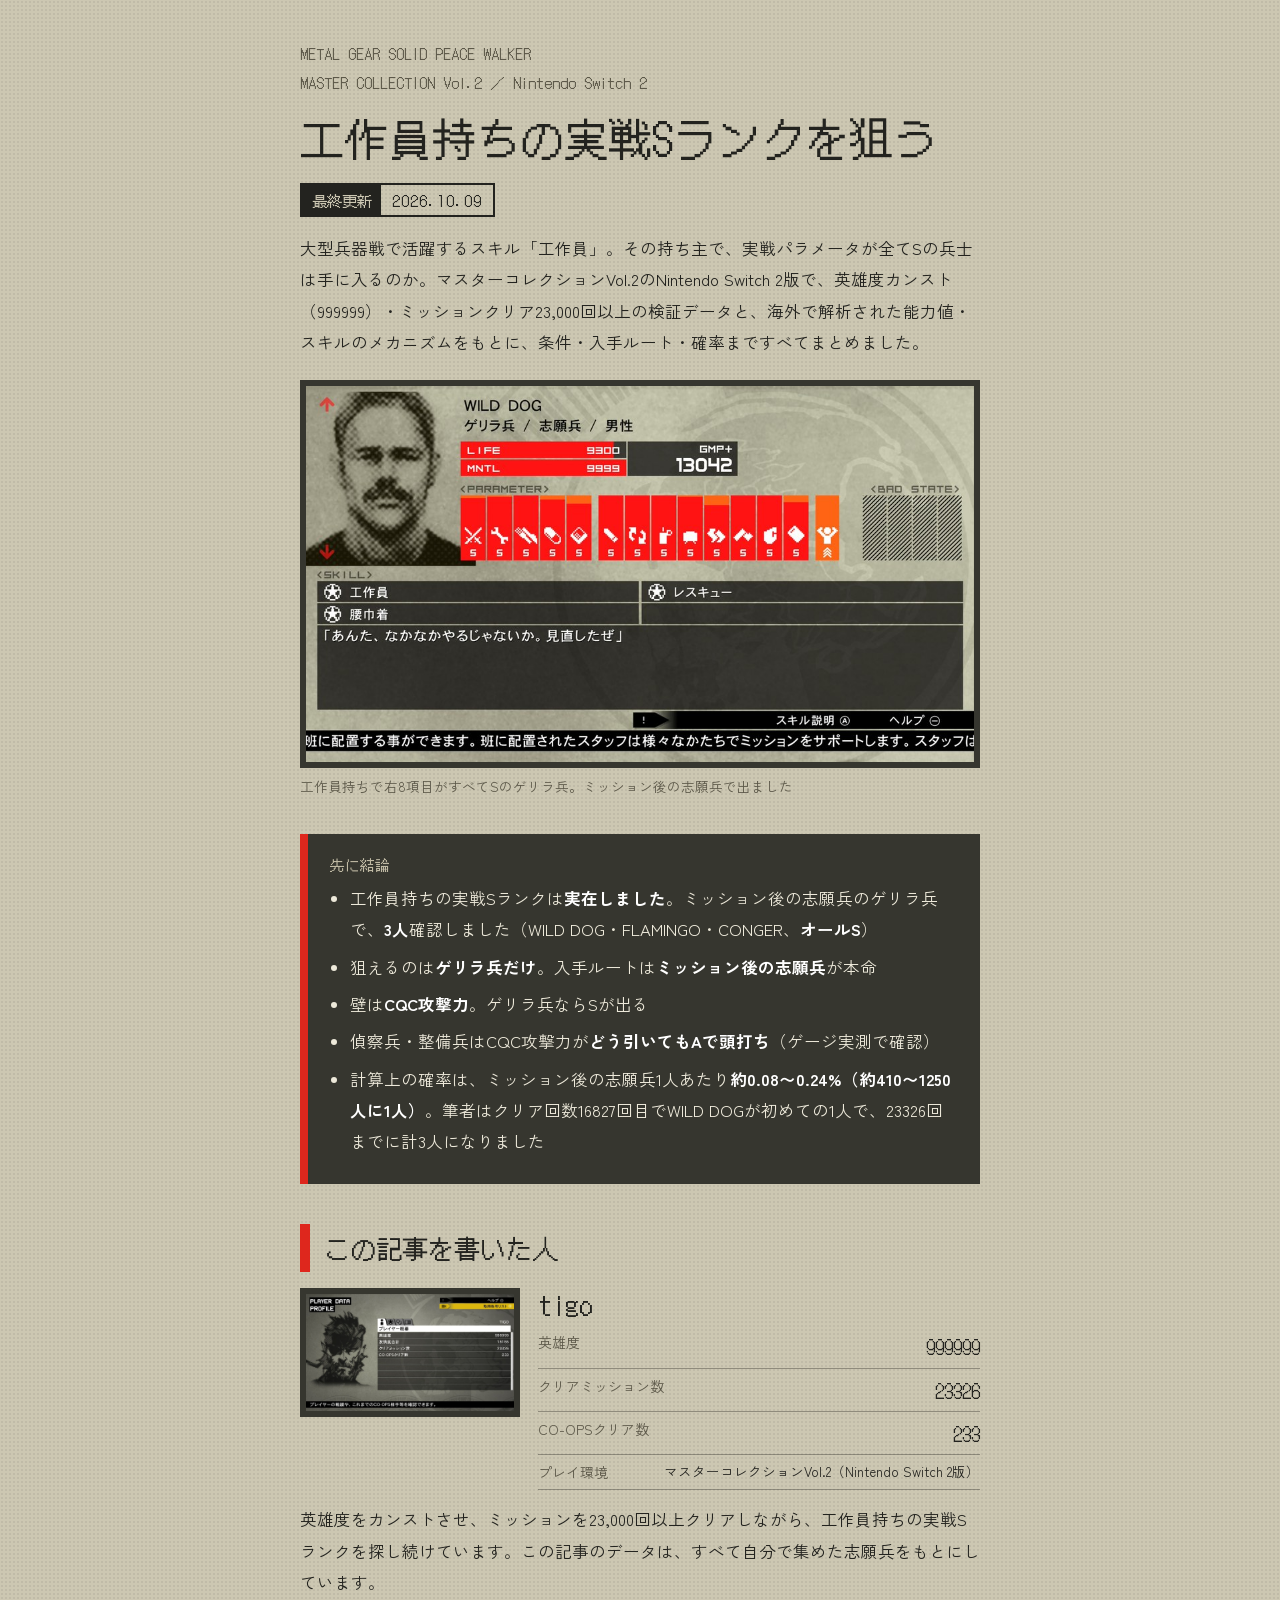
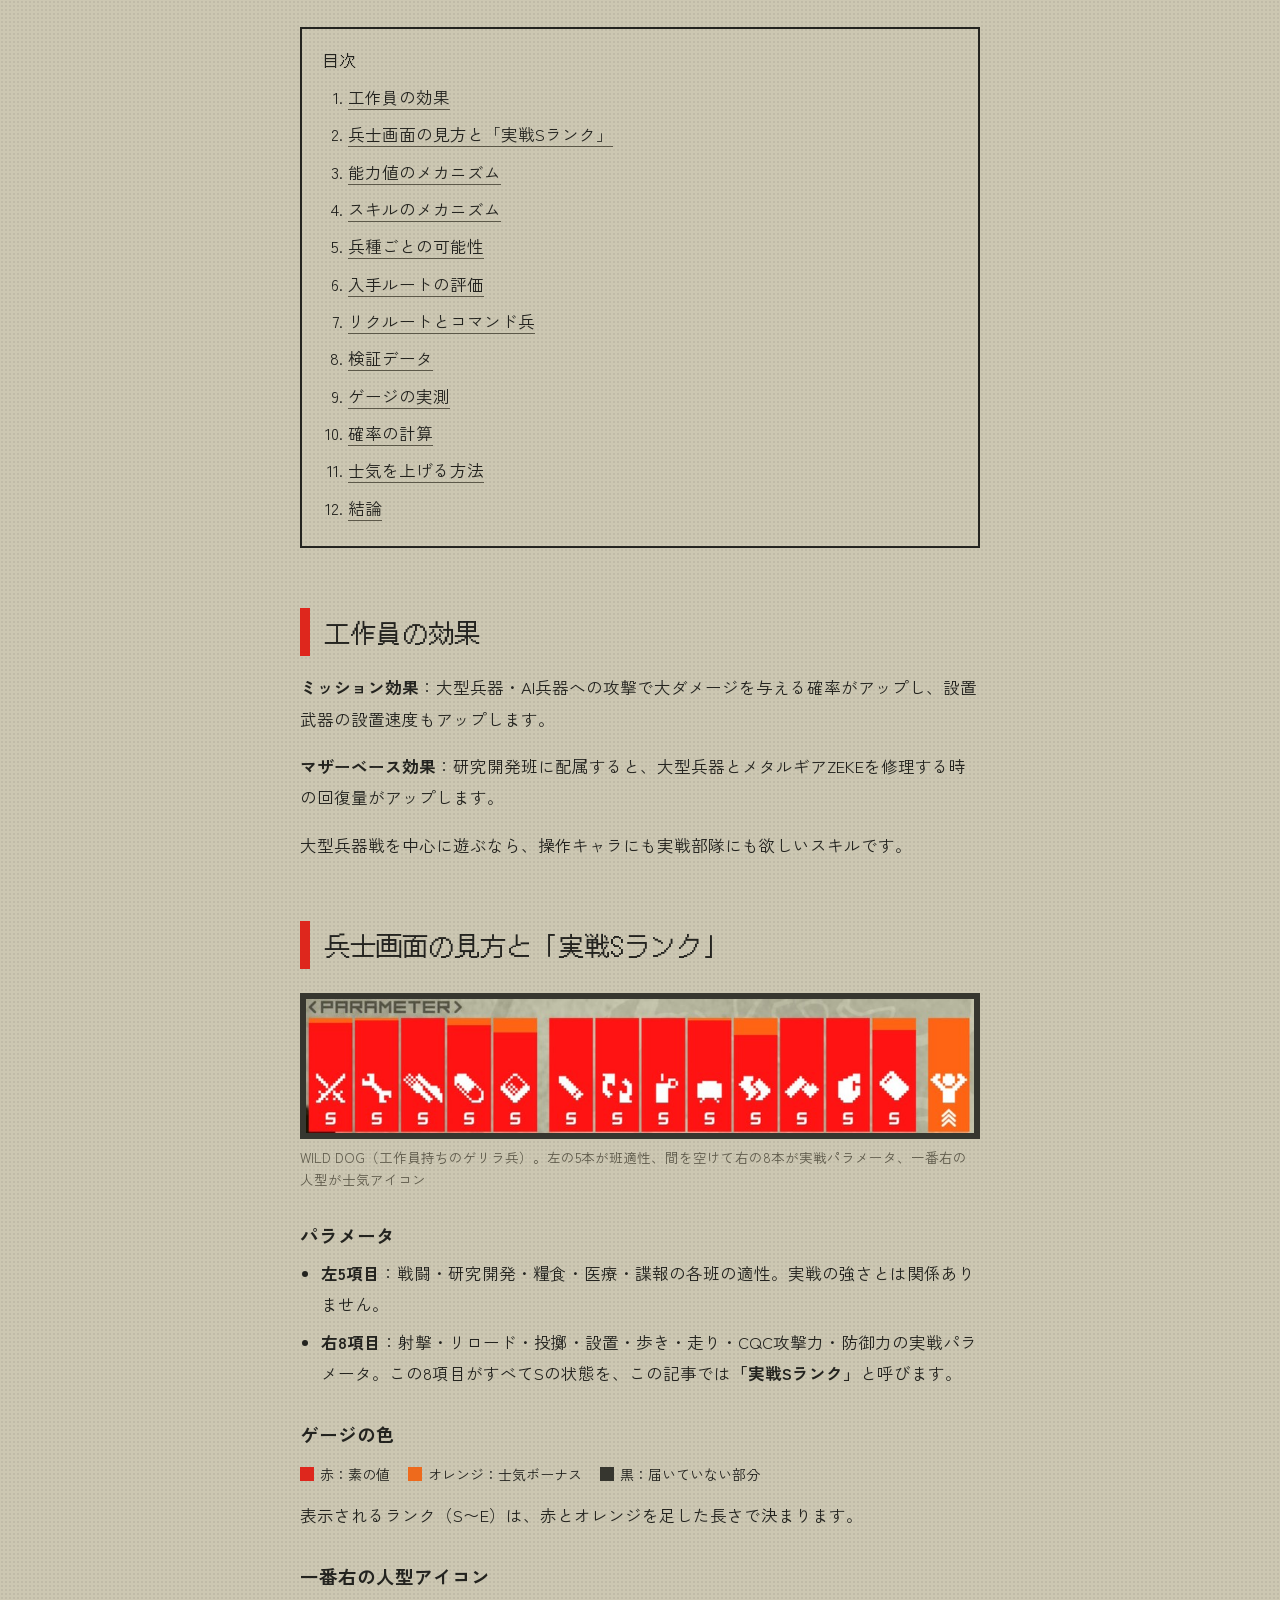
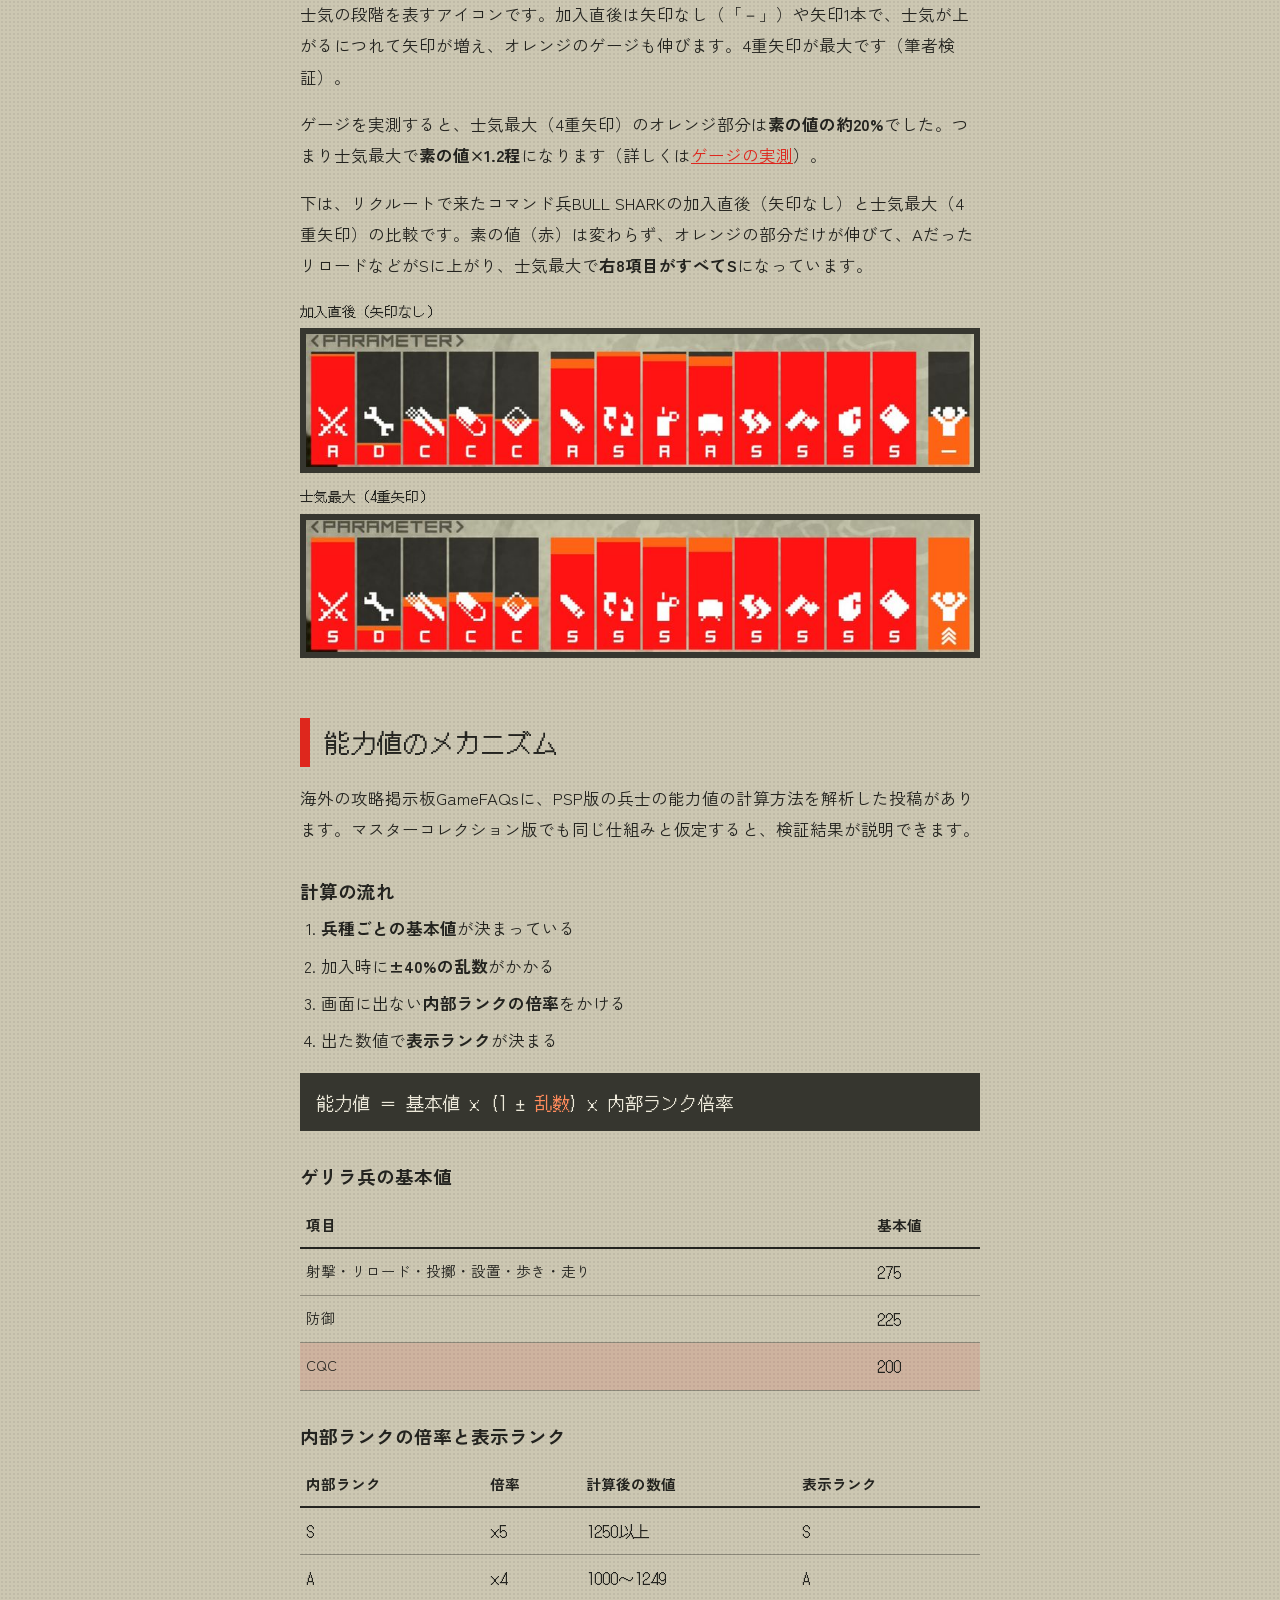
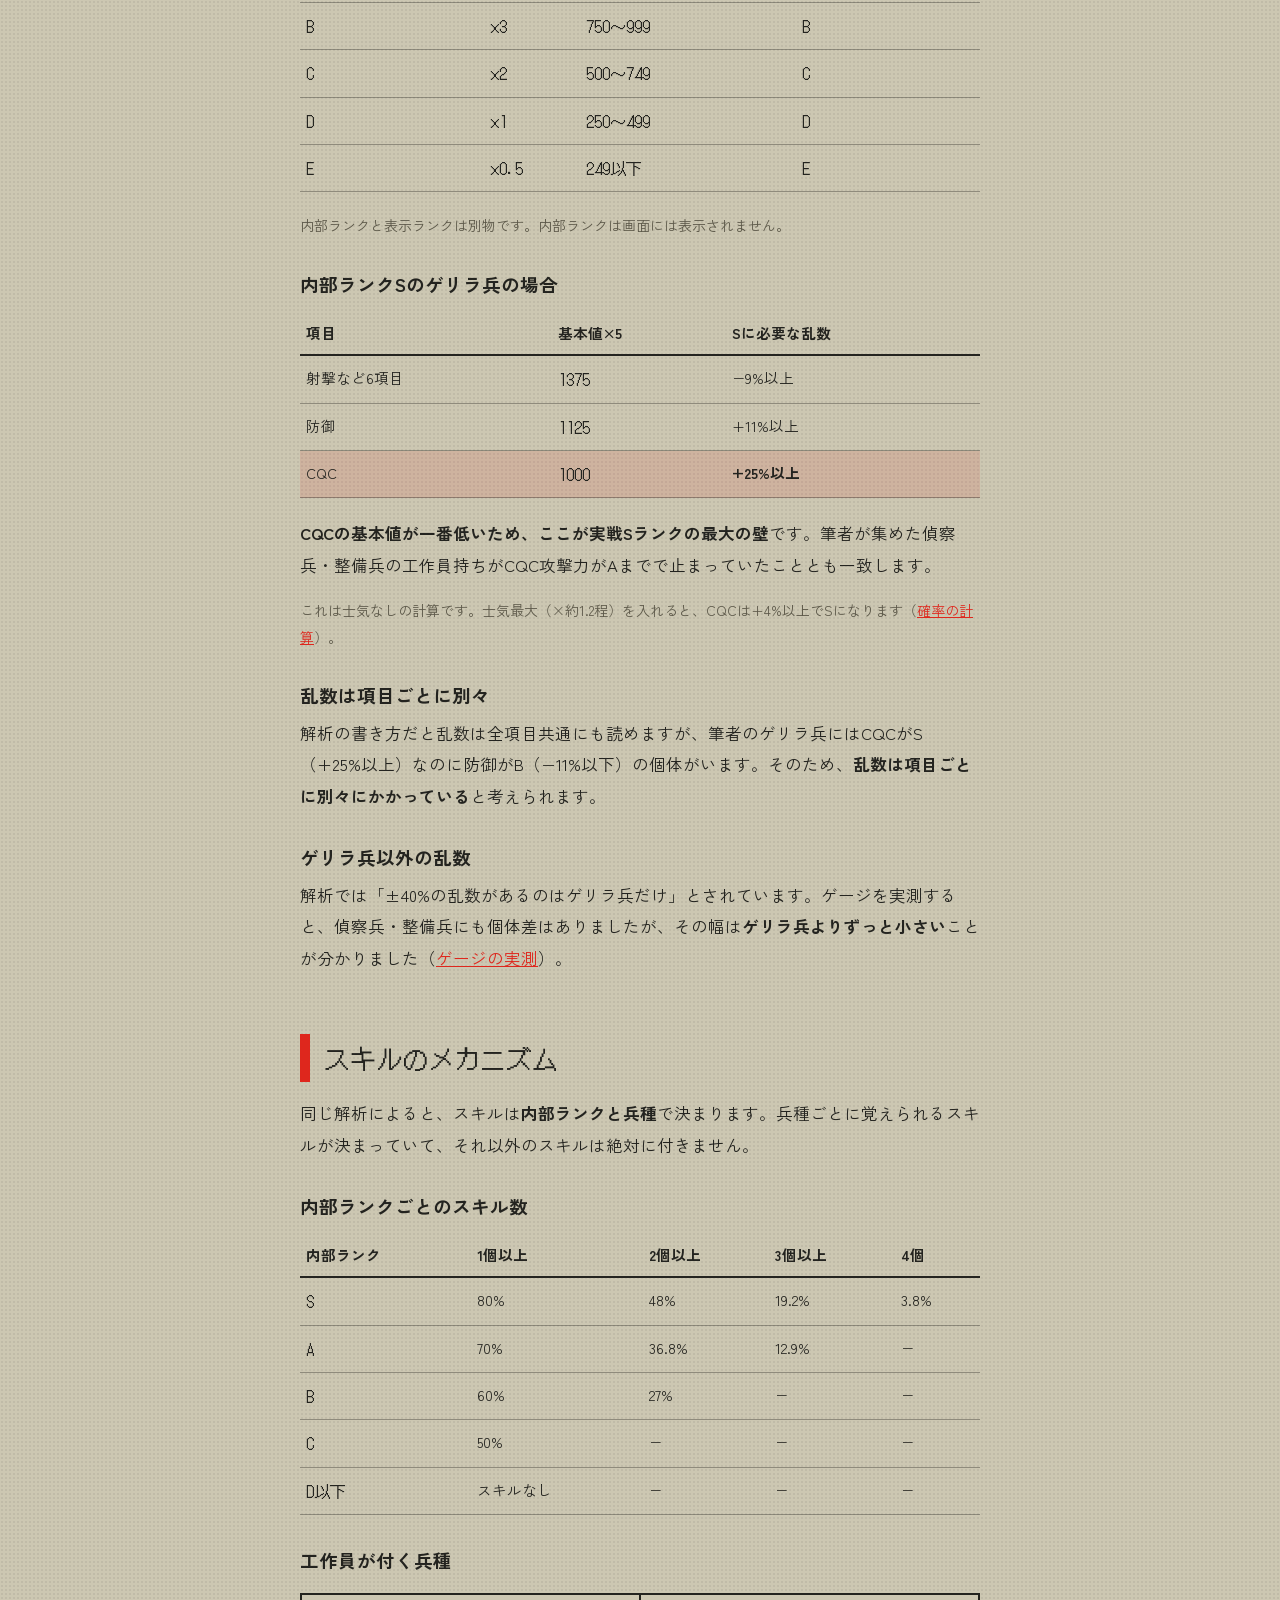
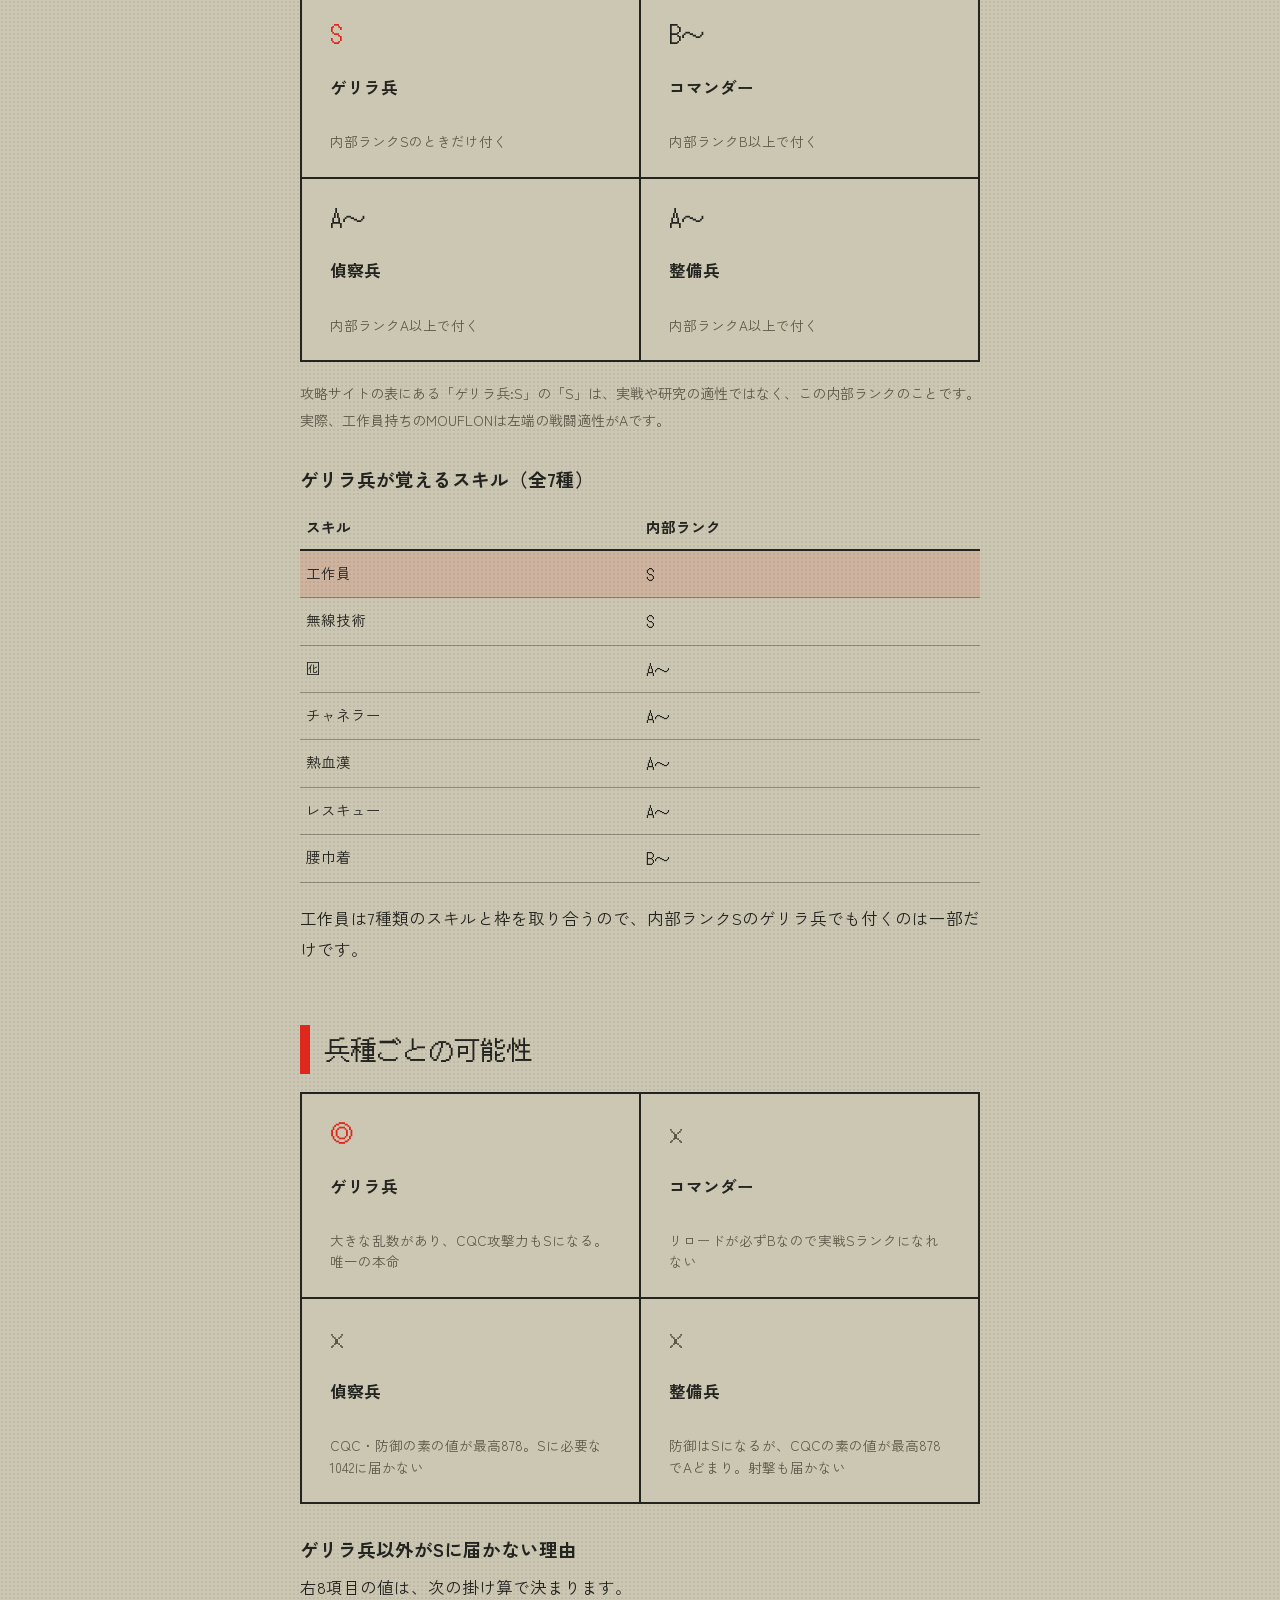
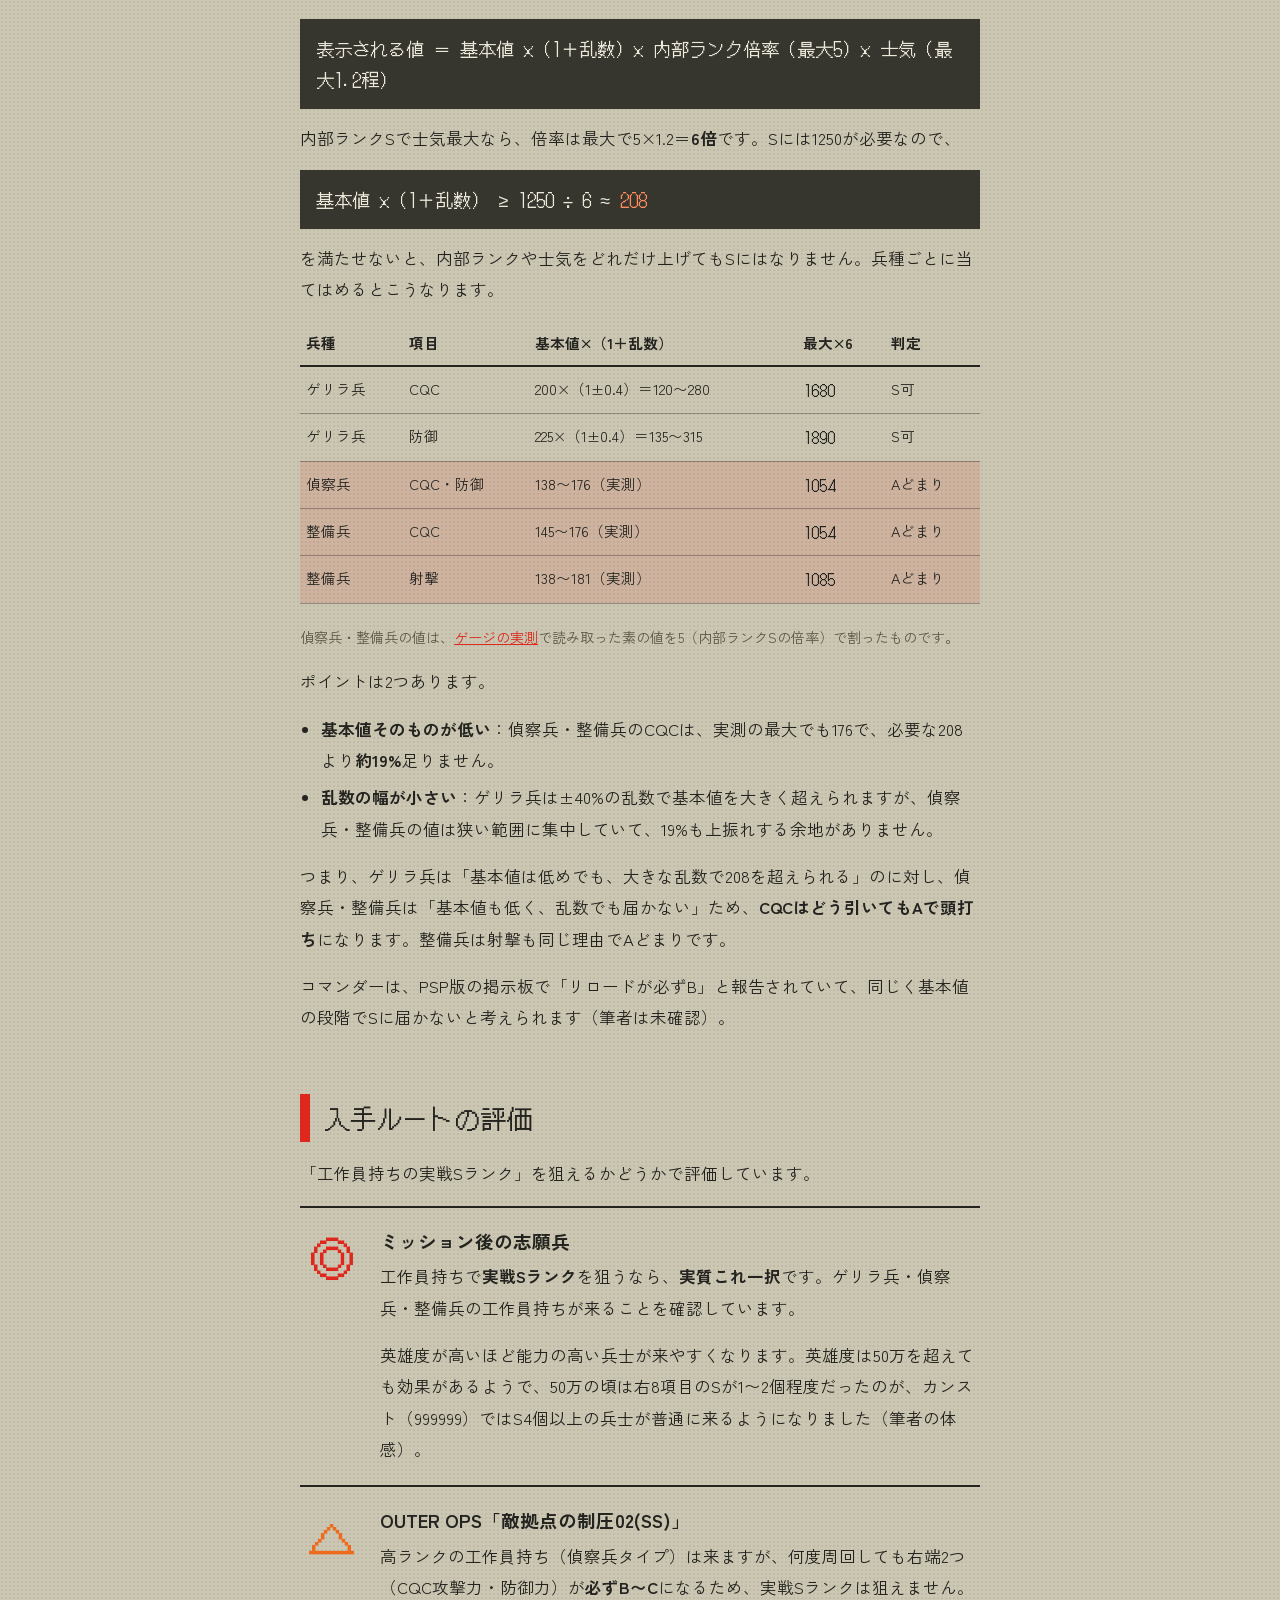
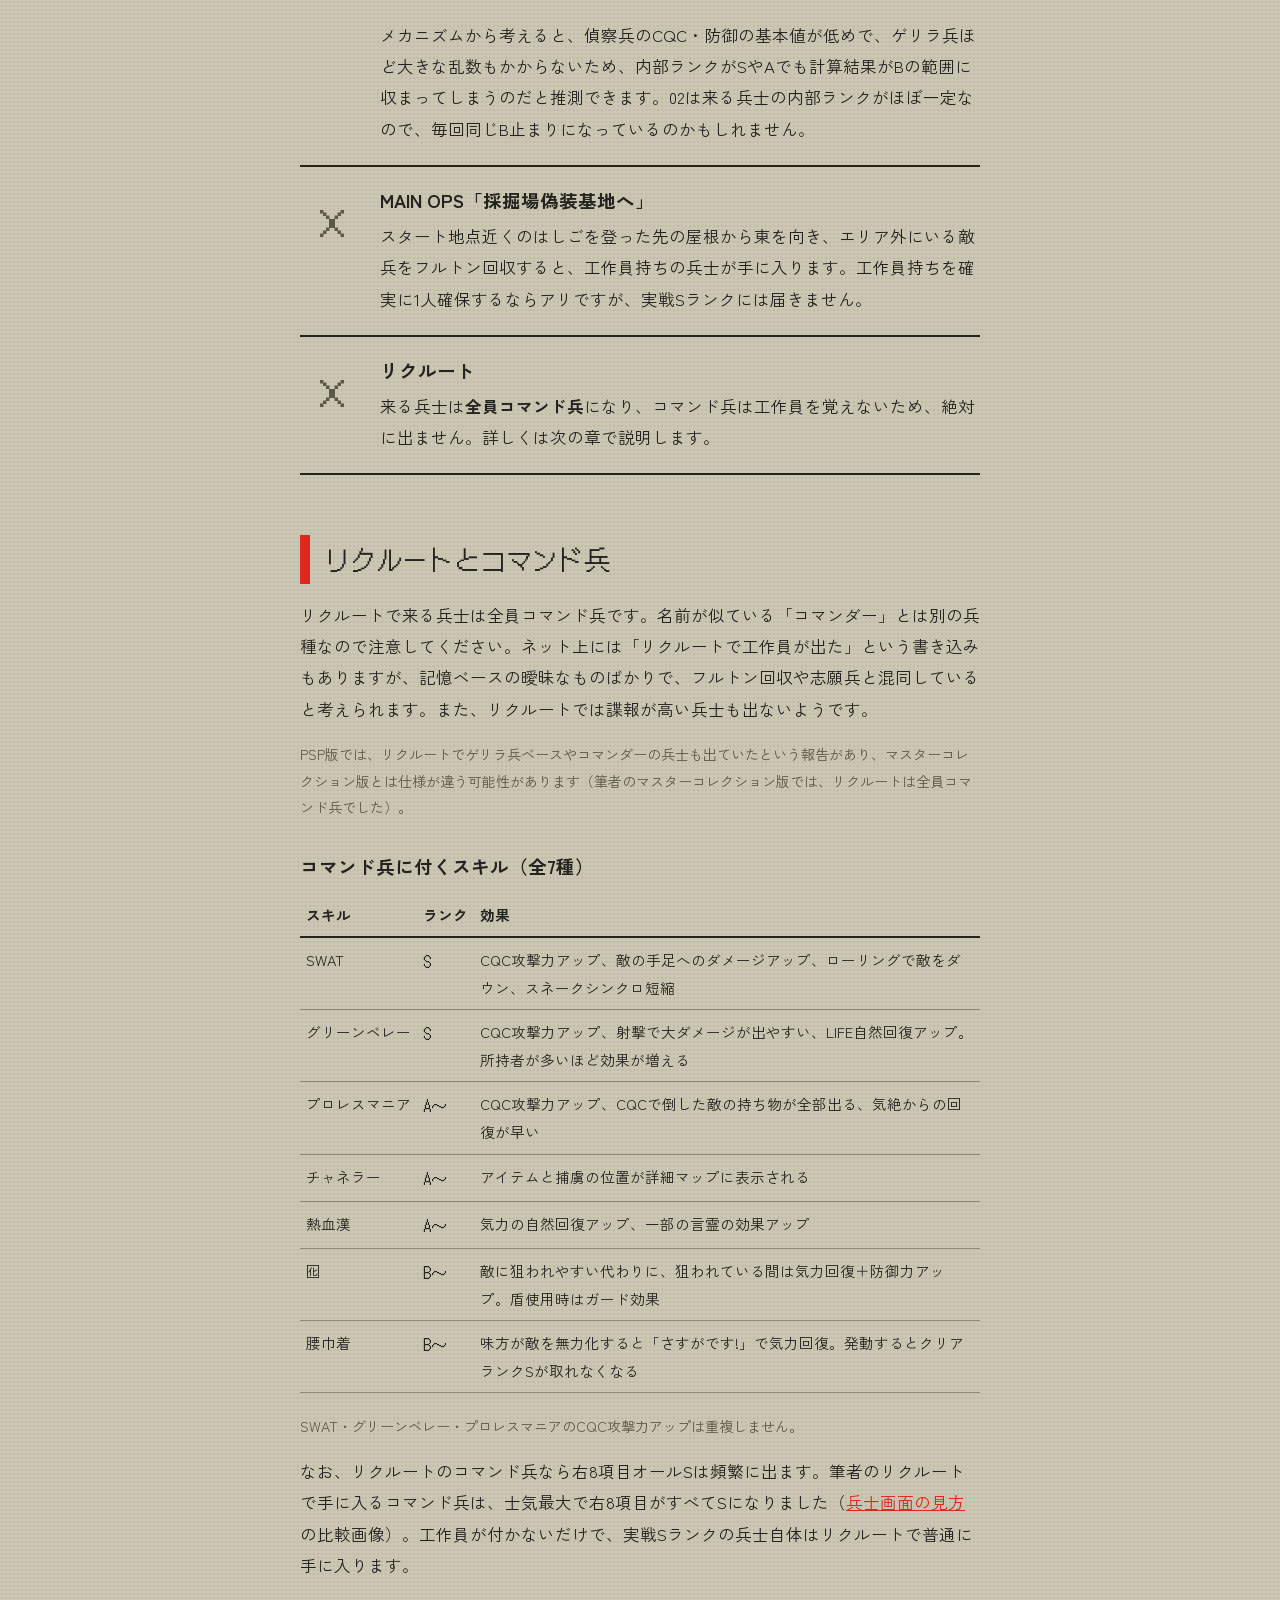
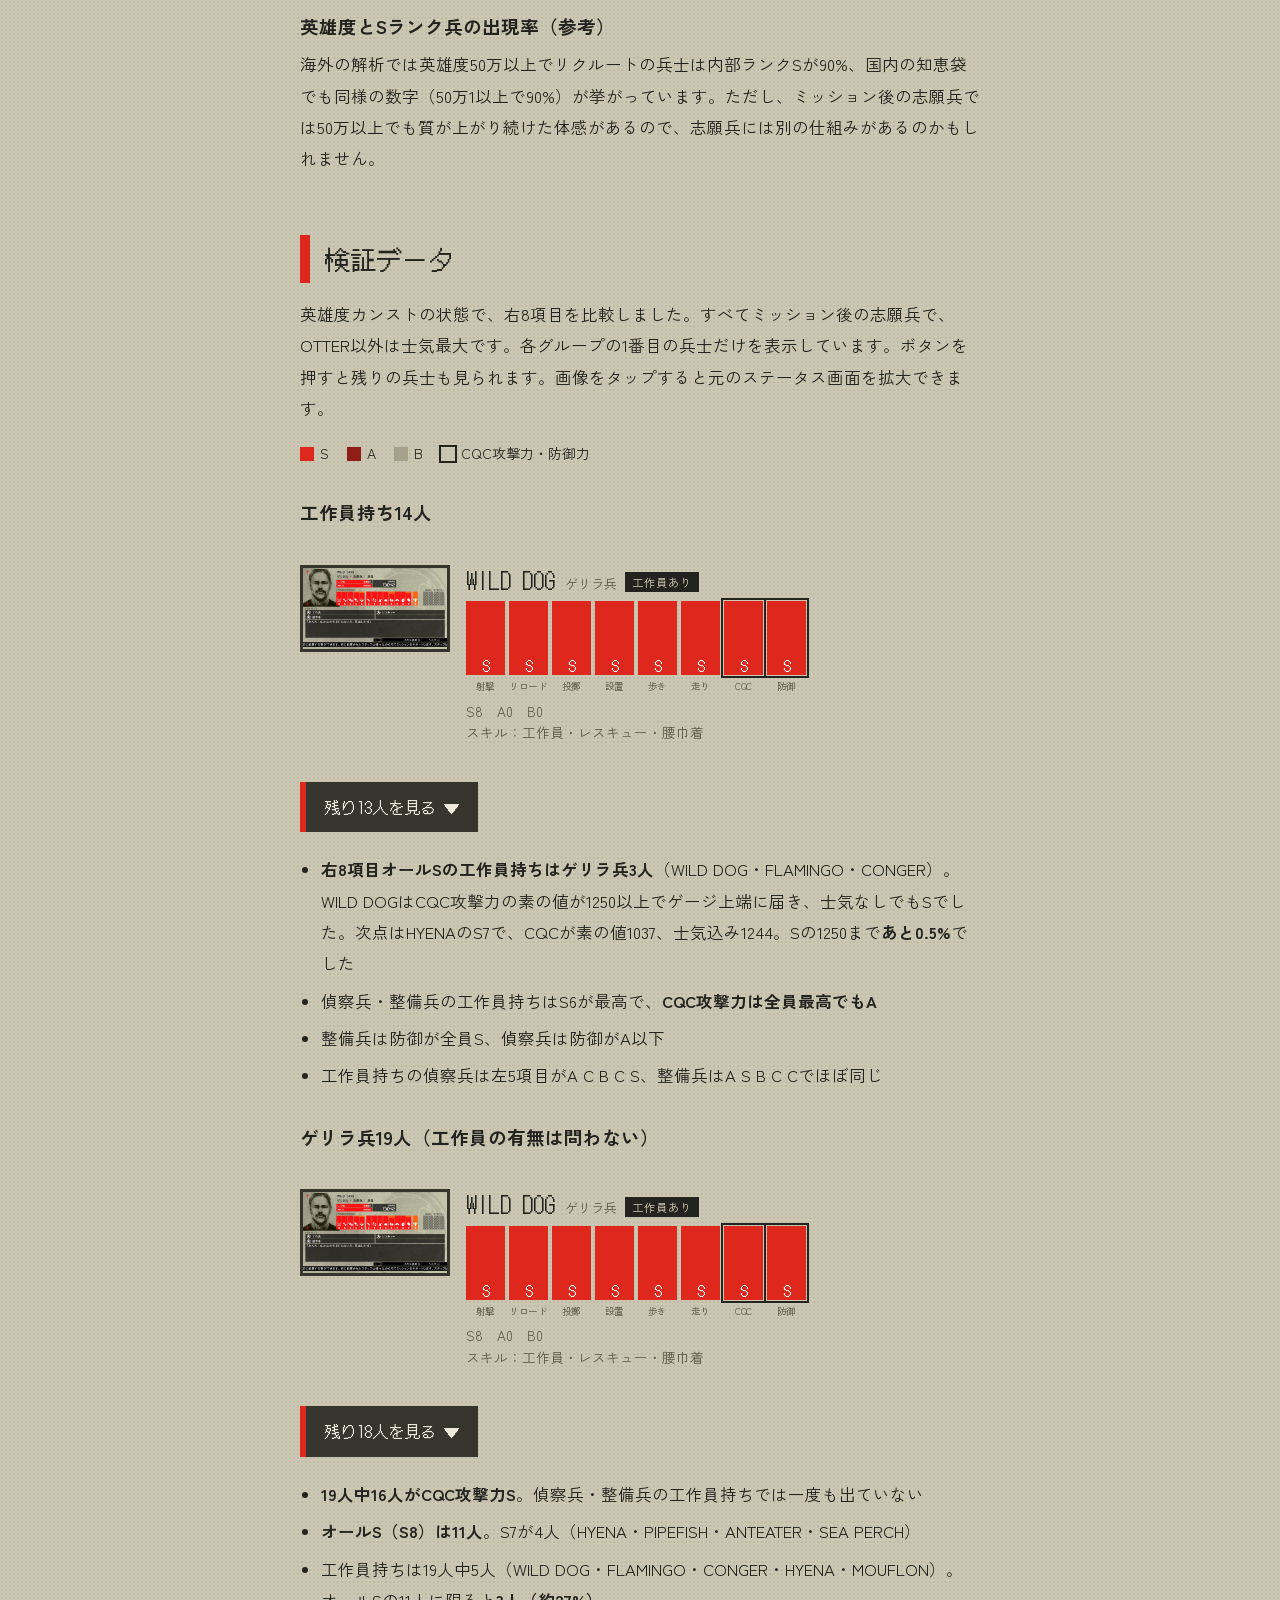
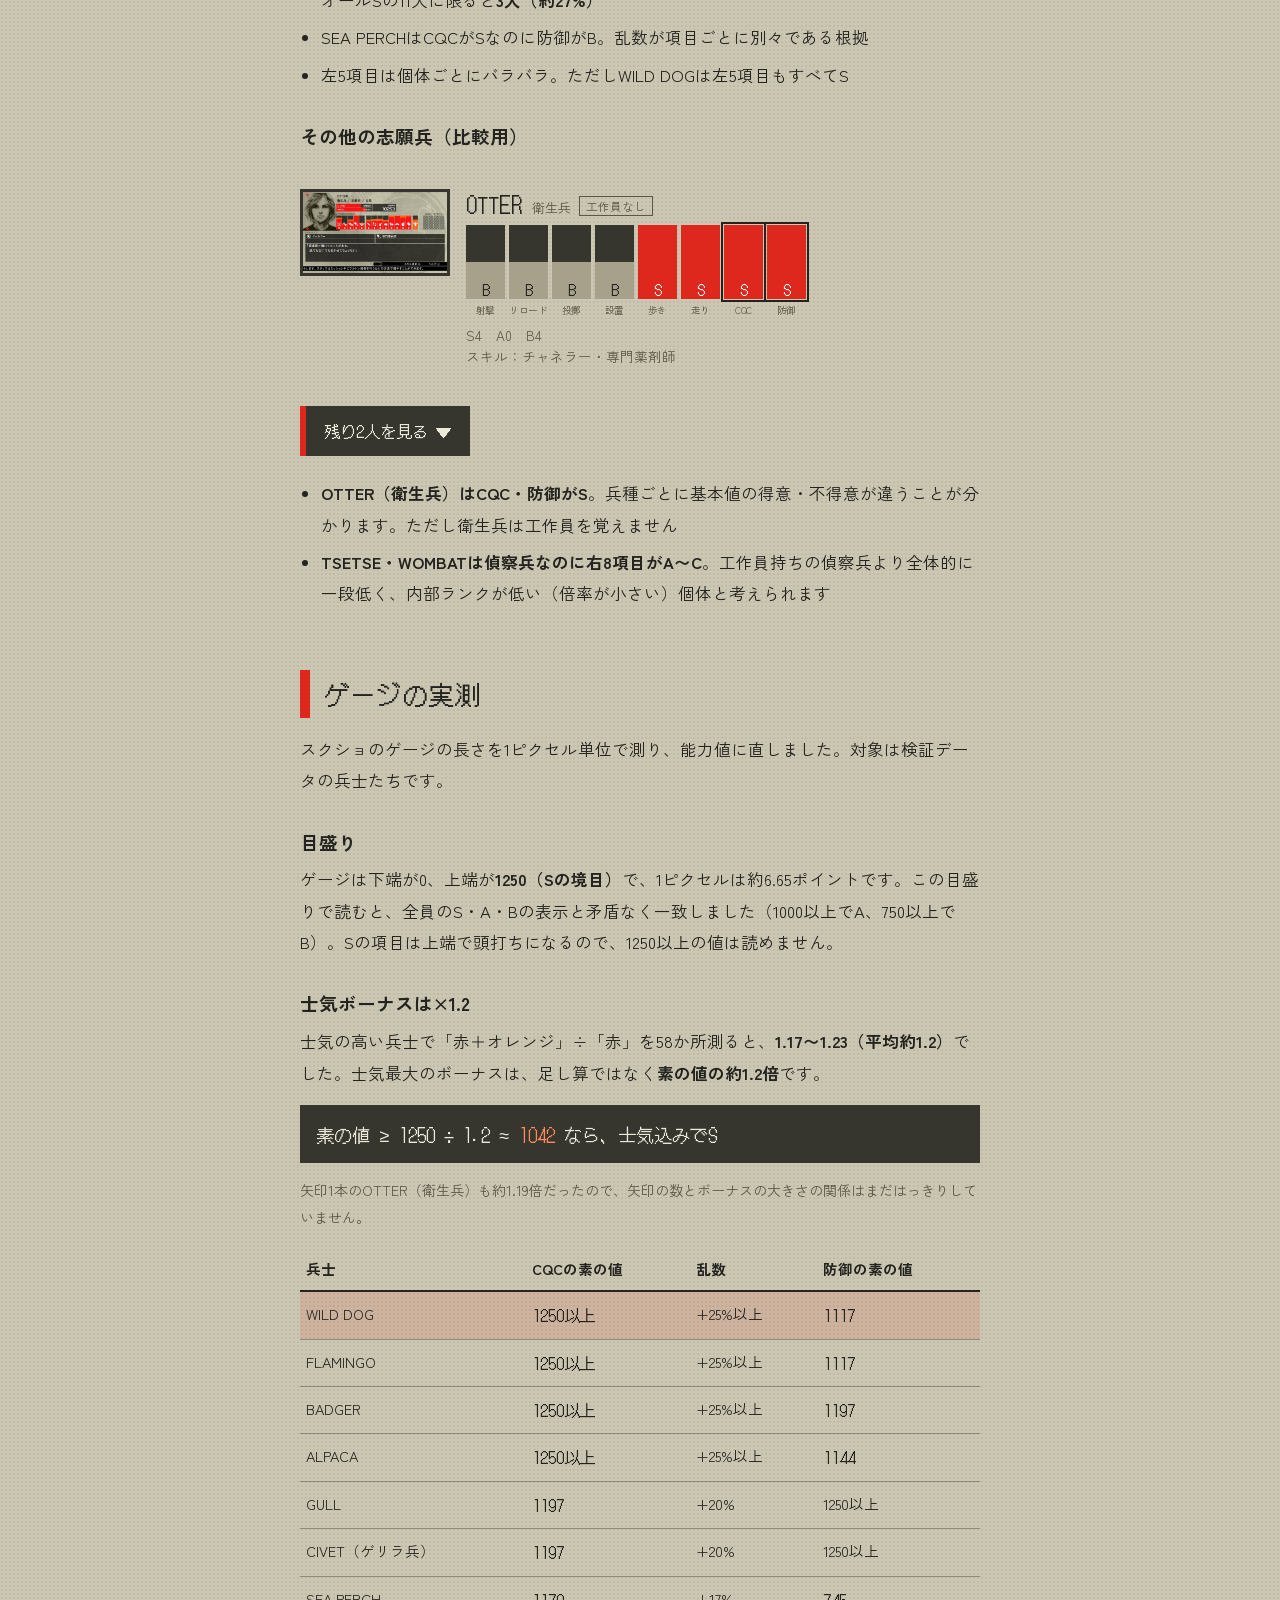
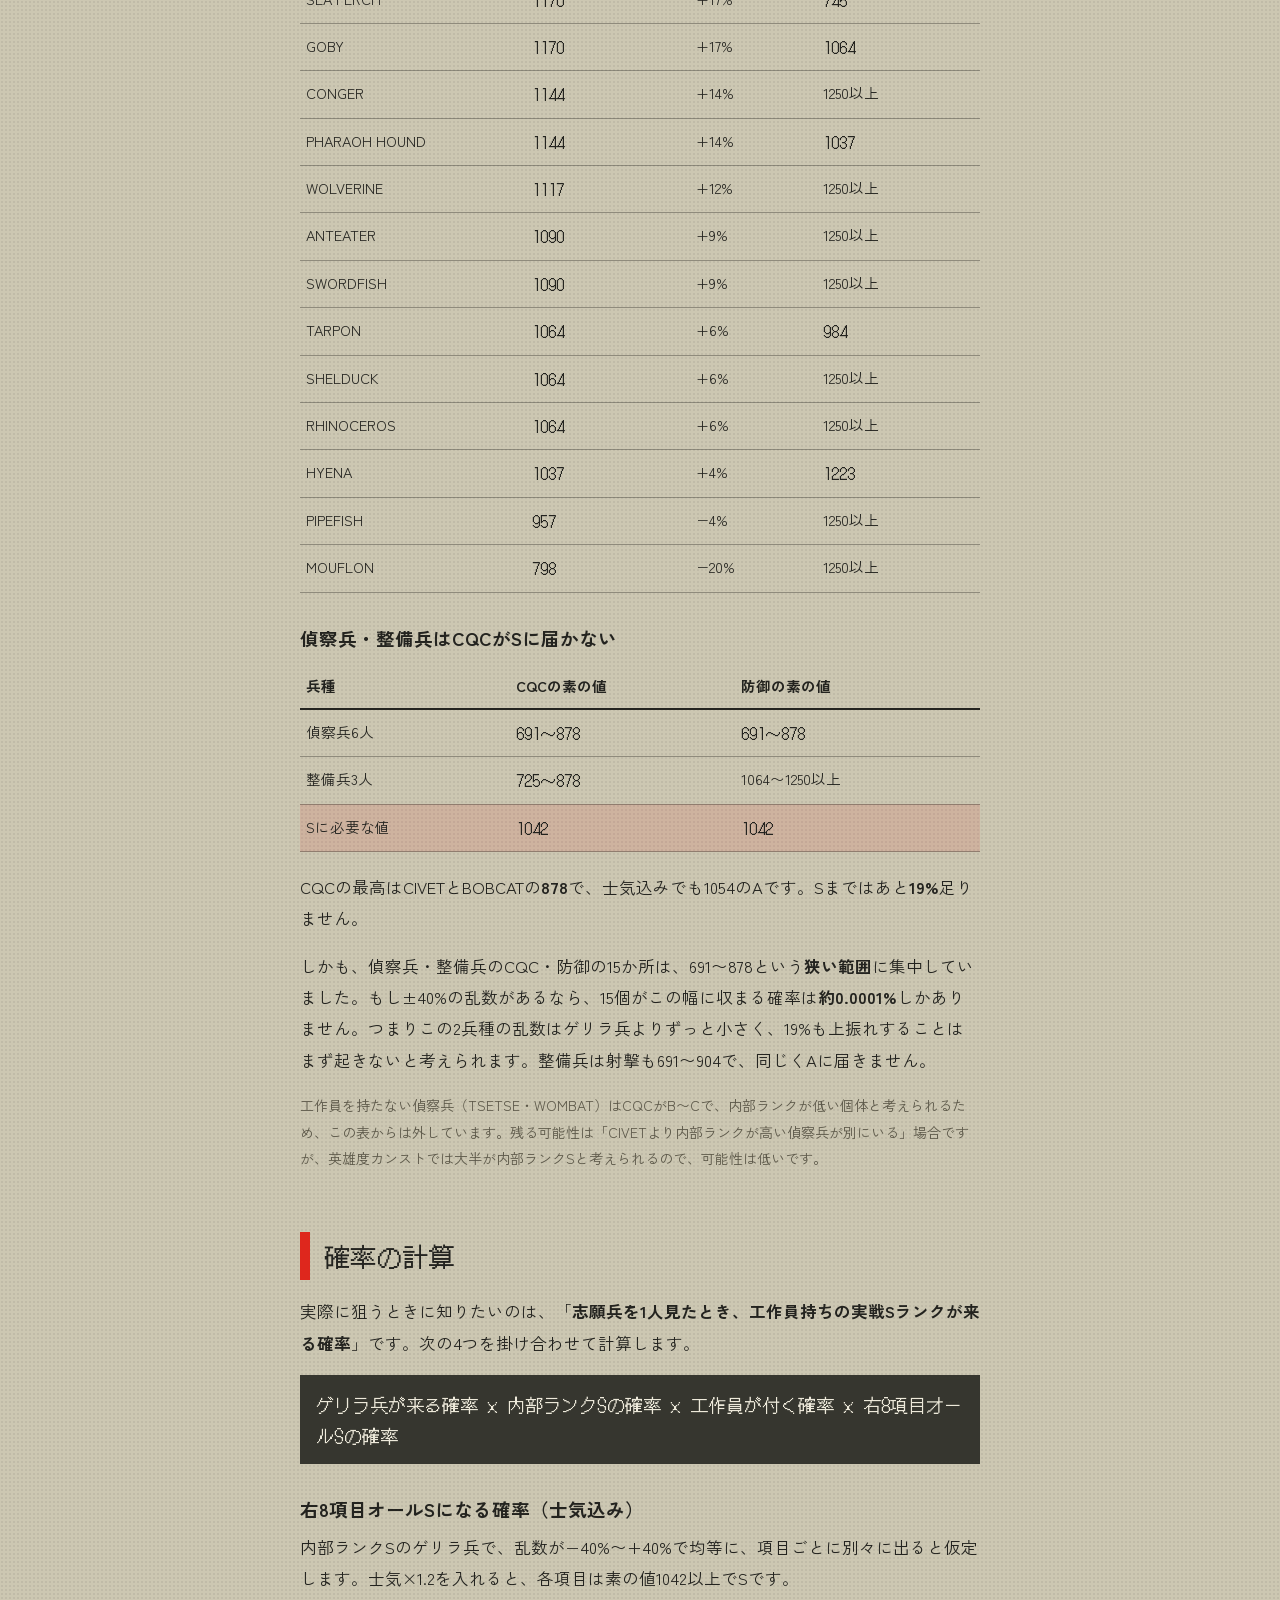
==== commit a17cd440: "Add files via upload" ====
--- a/index.html
+++ b/index.html
@@ -30,6 +30,7 @@
 <header class="hero">
   <p class="game">METAL GEAR SOLID PEACE WALKER<br><span style="white-space:nowrap">MASTER COLLECTION Vol.2</span> ／ <span style="white-space:nowrap">Nintendo Switch 2</span></p>
   <h1>工作員持ちの実戦Sランクを狙う</h1>
+  <p class="updated"><span class="lbl">最終更新</span><time datetime="2026-10-09">2026.10.09</time></p>
   <p class="lead">大型兵器戦で活躍するスキル「工作員」。その持ち主で、実戦パラメータが全てSの兵士は手に入るのか。マスターコレクションVol.2のNintendo Switch 2版で、英雄度カンスト（999999）・ミッションクリア23,000回以上の検証データと、海外で解析された能力値・スキルのメカニズムをもとに、条件・入手ルート・確率まですべてまとめました。</p>
   <figure style="margin:0">
     <button class="frame" aria-label="WILD DOGのステータス画面を拡大"><img src="img/wild-dog.jpg" alt="WILD DOGのステータス画面。ゲリラ兵、工作員・レスキュー・腰巾着持ち、右8項目はすべてS"></button>
@@ -751,6 +752,7 @@
 <p>CQCの最高はCIVETとBOBCATの<strong>878</strong>で、士気込みでも1054のAです。Sまではあと<strong>19%</strong>足りません。</p>
 <p>しかも、偵察兵・整備兵のCQC・防御の15か所は、691〜878という<strong>狭い範囲</strong>に集中していました。もし±40%の乱数があるなら、15個がこの幅に収まる確率は<strong>約0.0001%</strong>しかありません。つまりこの2兵種の乱数はゲリラ兵よりずっと小さく、19%も上振れすることはまず起きないと考えられます。整備兵は射撃も691〜904で、同じくAに届きません。</p>
 <p class="note">工作員を持たない偵察兵（TSETSE・WOMBAT）はCQCがB〜Cで、内部ランクが低い個体と考えられるため、この表からは外しています。残る可能性は「CIVETより内部ランクが高い偵察兵が別にいる」場合ですが、英雄度カンストでは大半が内部ランクSと考えられるので、可能性は低いです。</p>
+</section>
 
 <section>
 <h2 id="prob">確率の計算</h2>
--- a/css/style.css
+++ b/css/style.css
@@ -131,3 +131,8 @@
 .tbl td:first-child{white-space:nowrap}
 .bar.rC i{background:var(--b);opacity:.6}
 .bar.rC b{color:var(--ink)}
+
+
+.updated{display:inline-flex;align-items:stretch;margin:.2rem 0 1rem;font-family:"DotGothic16",monospace;font-size:.95rem;line-height:1;border:2px solid var(--ink)}
+.updated .lbl{background:var(--ink);color:var(--paper);padding:.45rem .6rem}
+.updated time{padding:.45rem .7rem;color:var(--ink);letter-spacing:.06em}
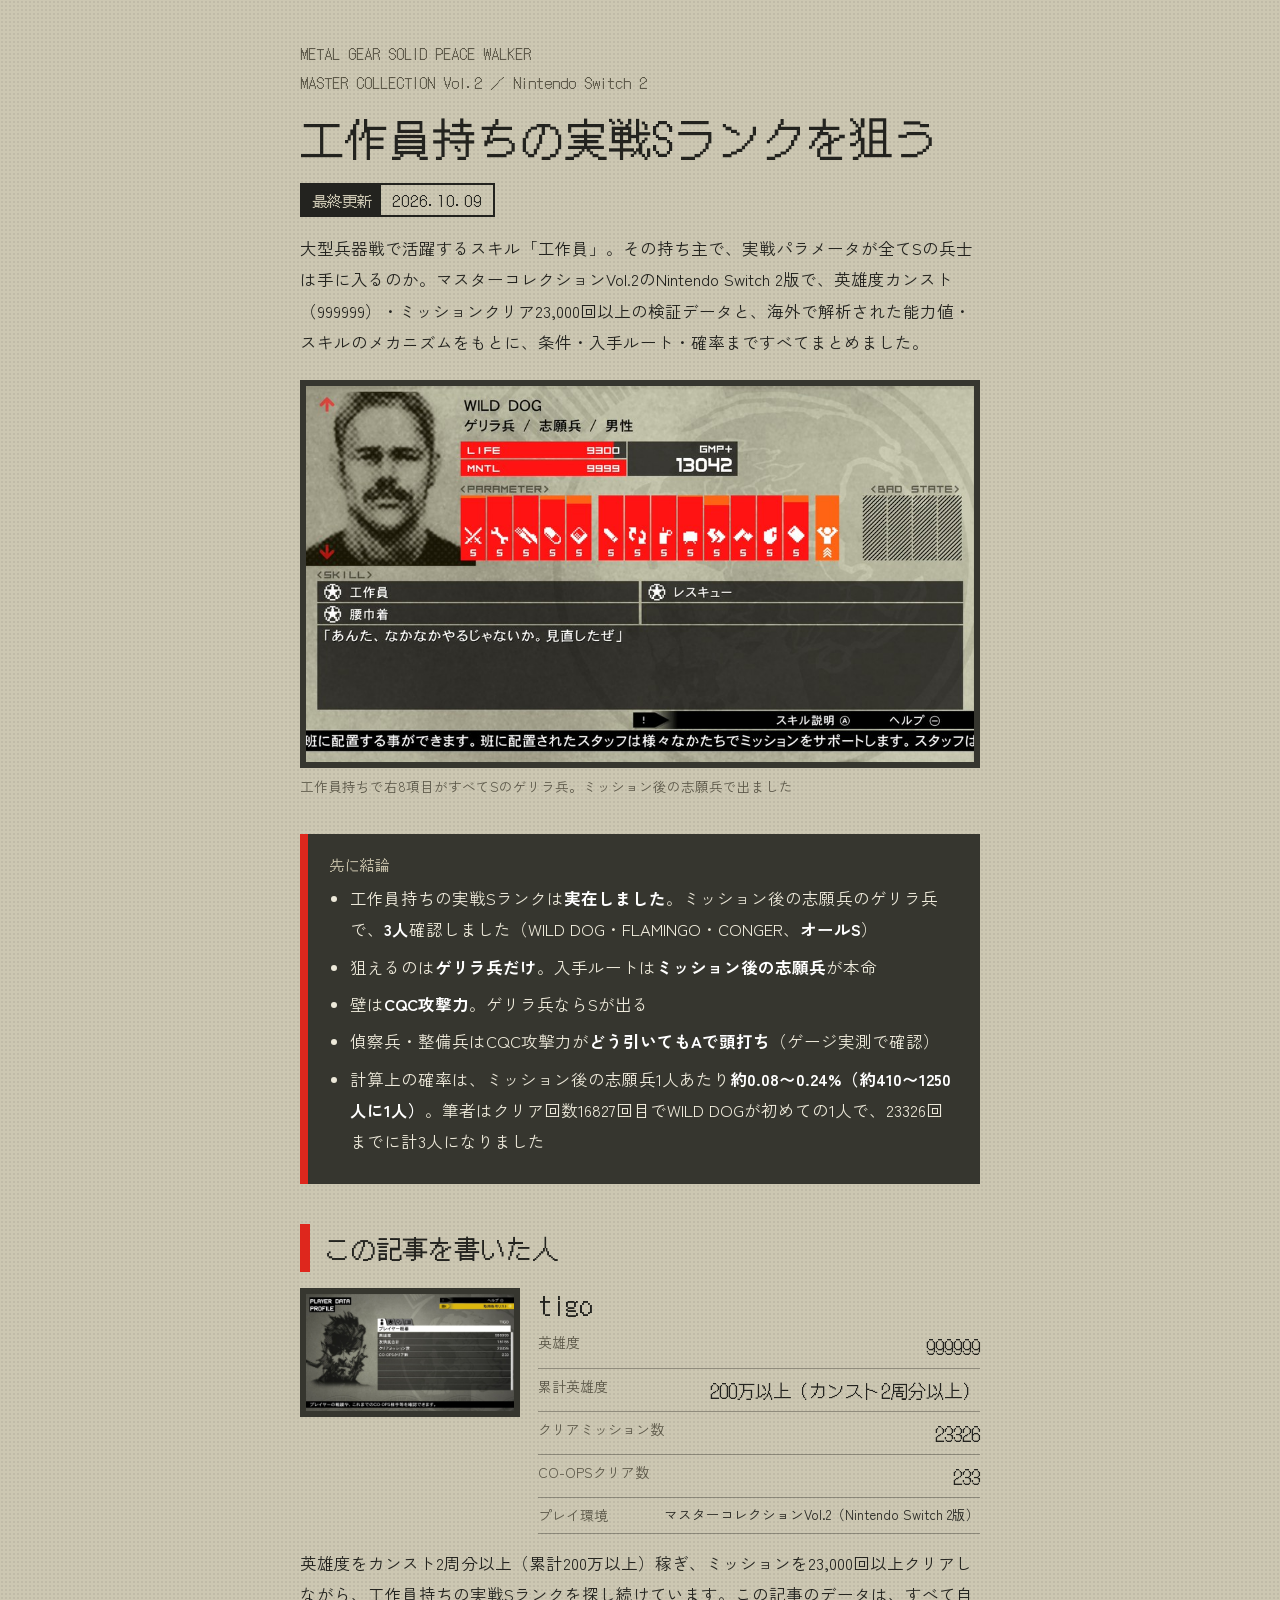
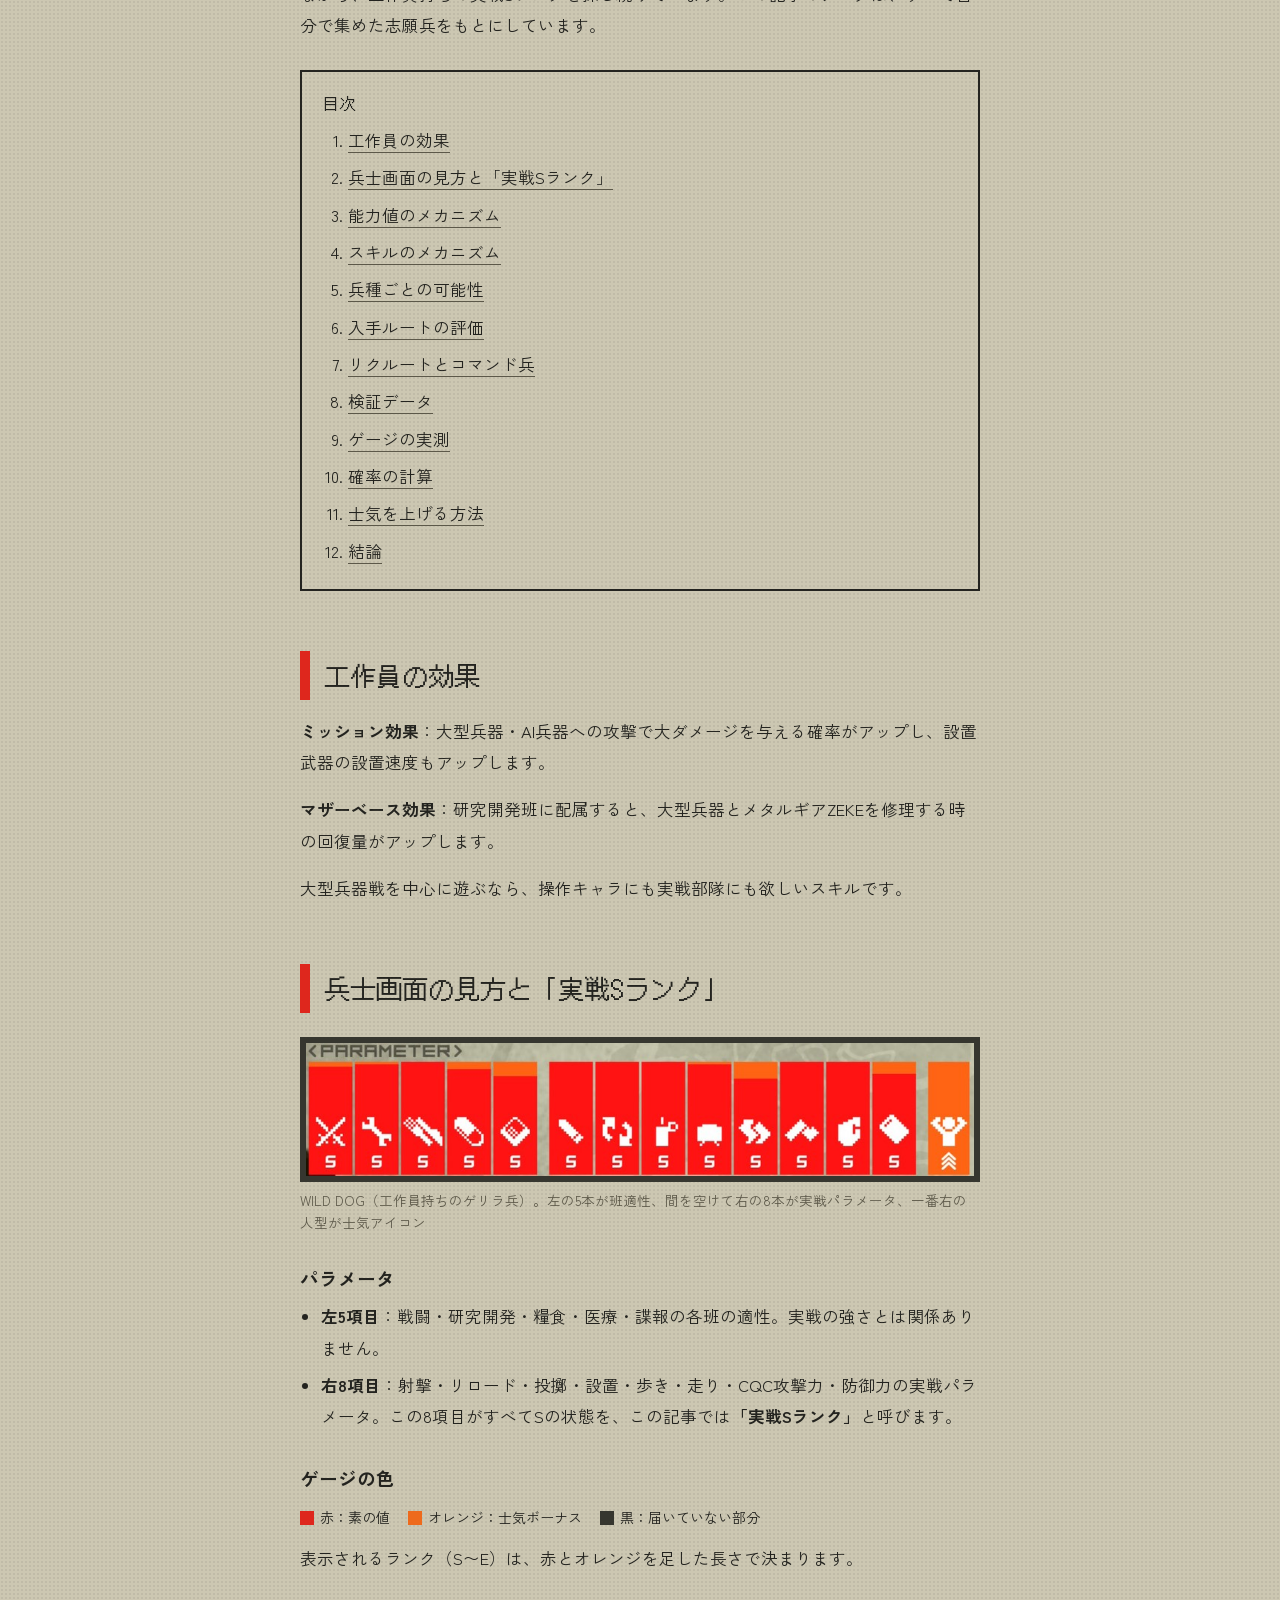
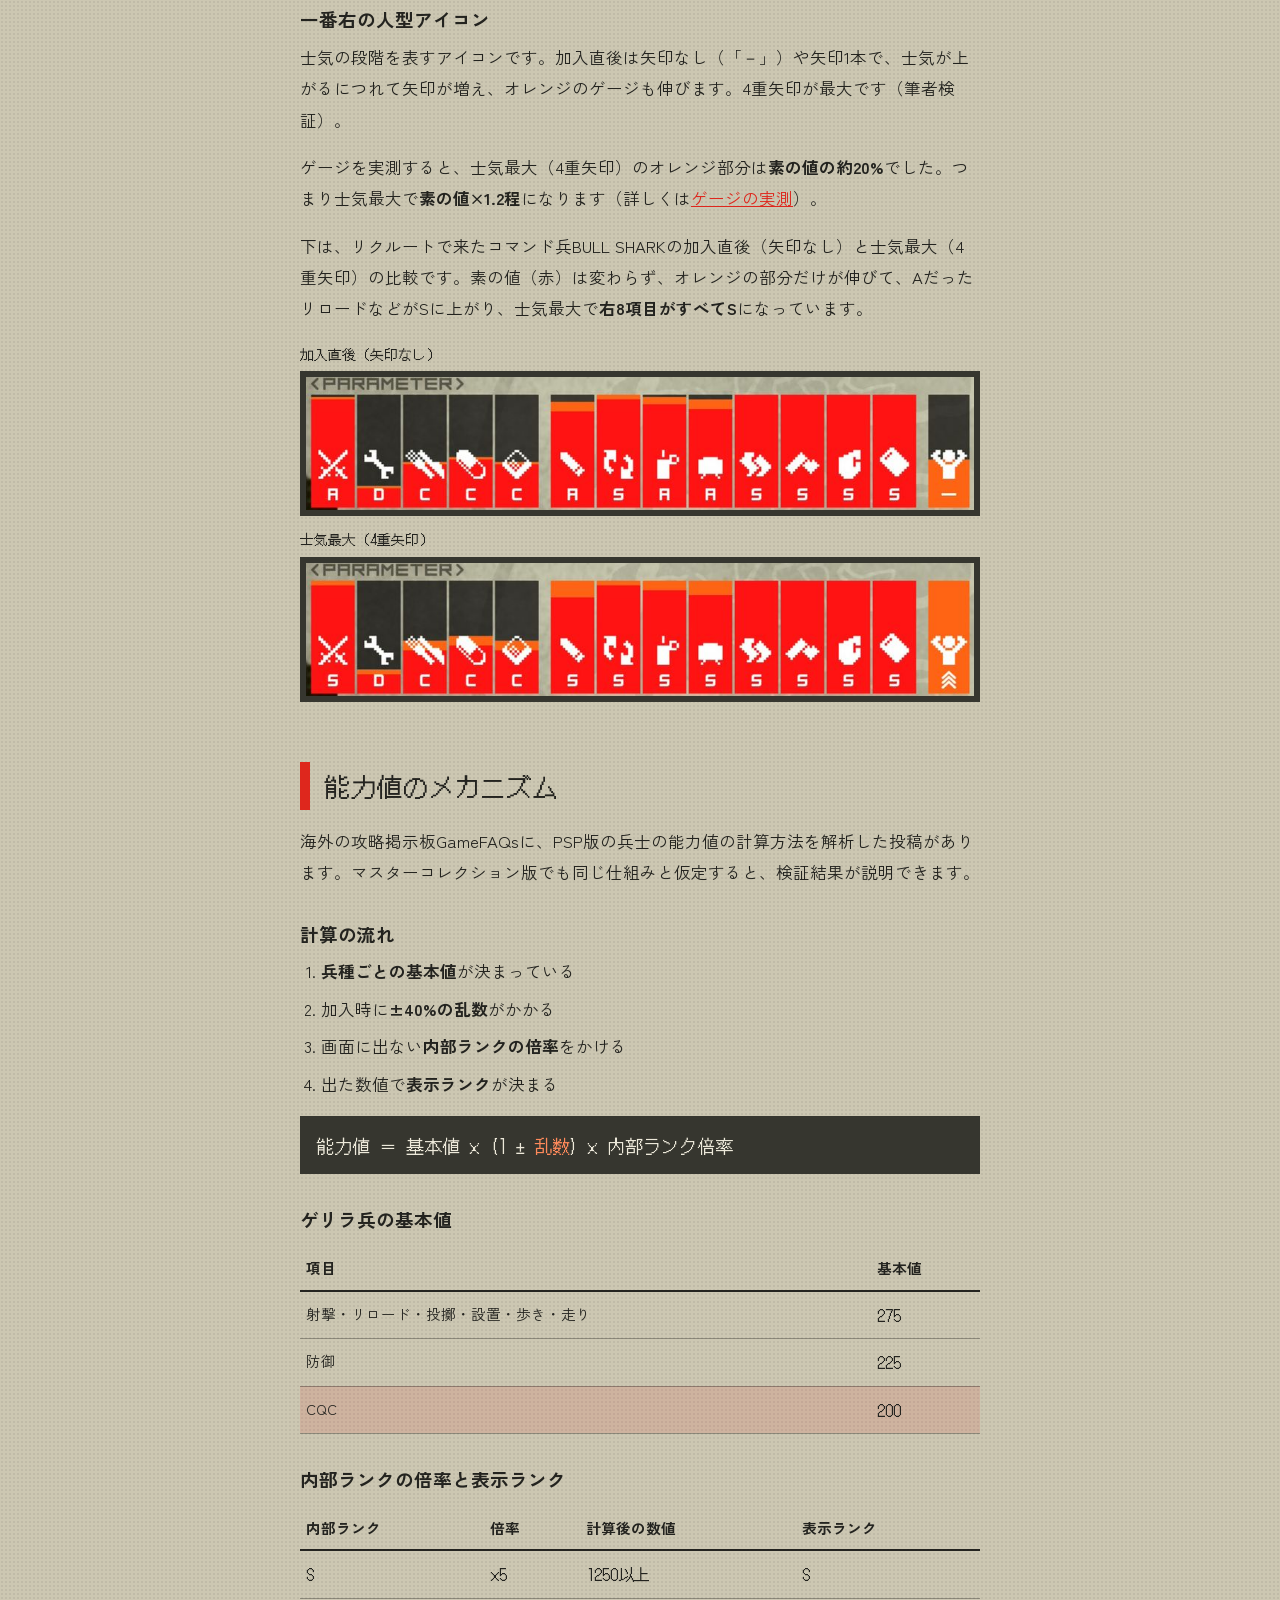
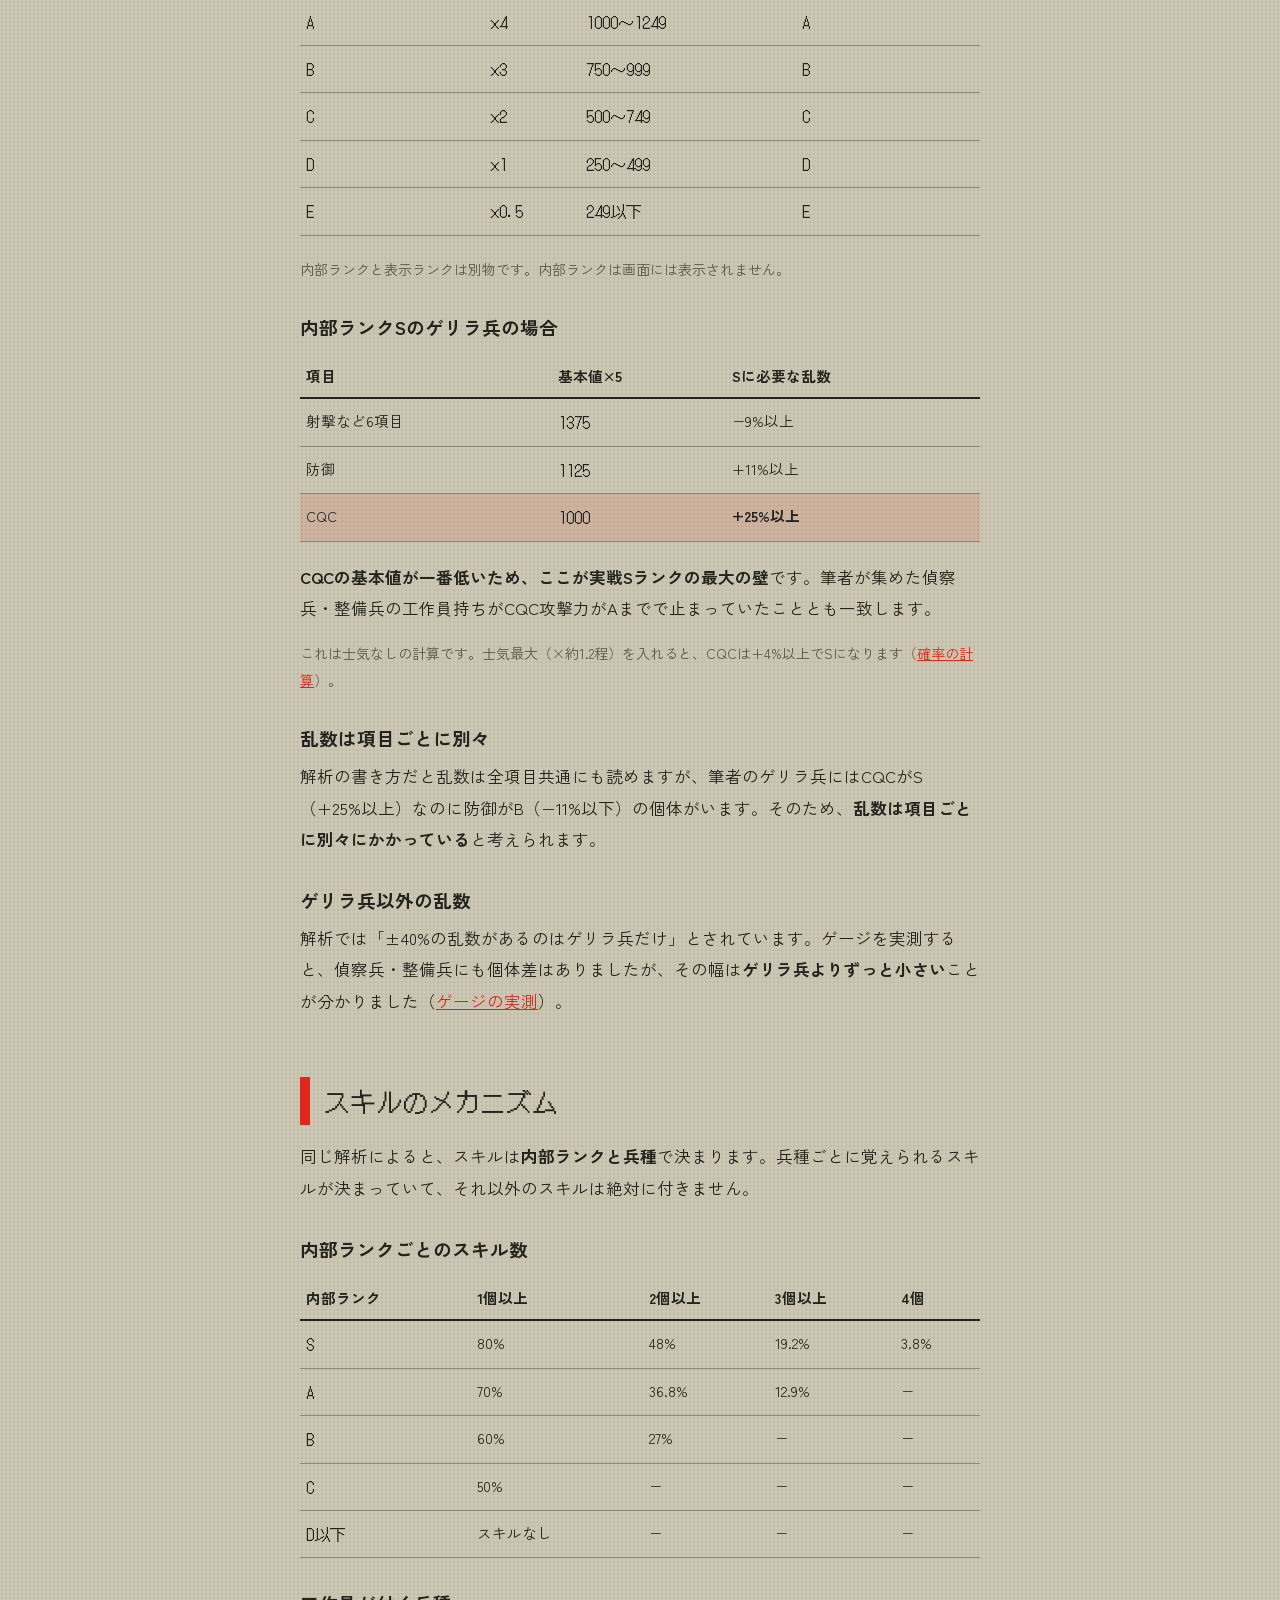
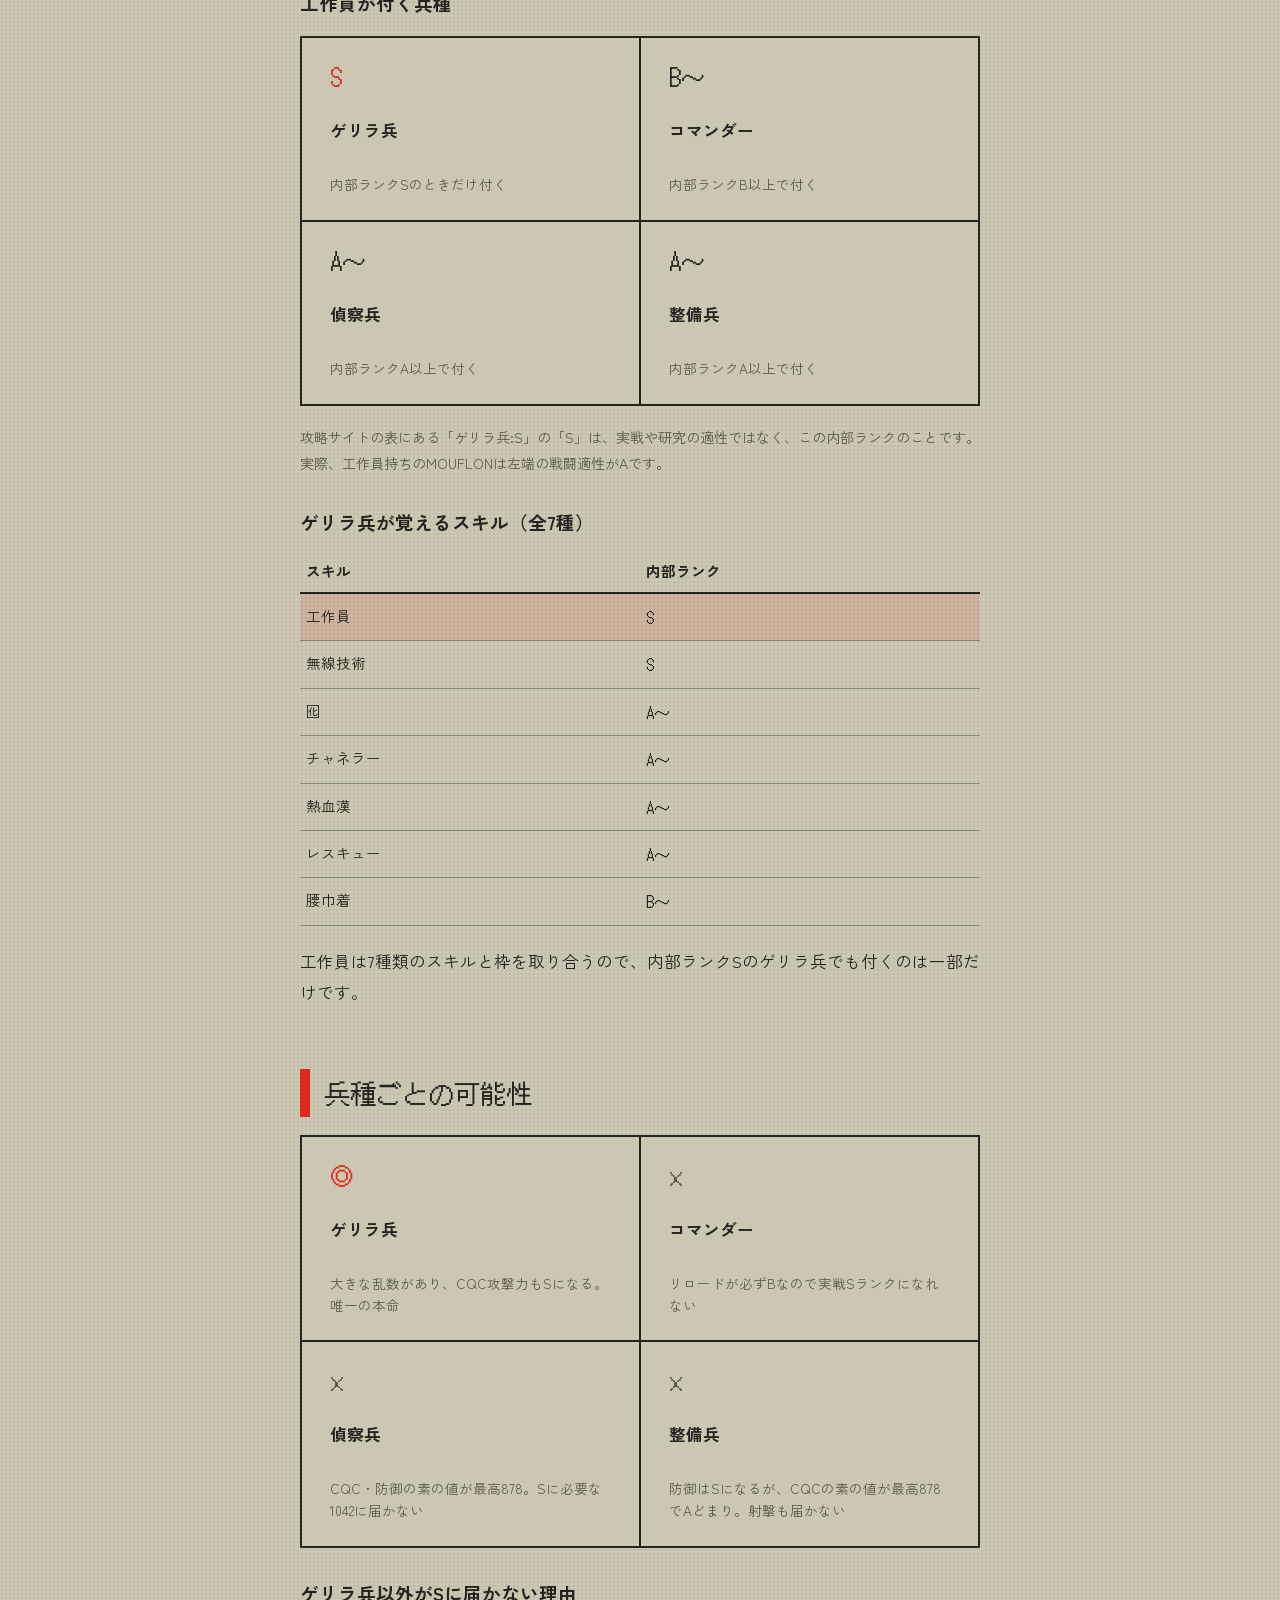
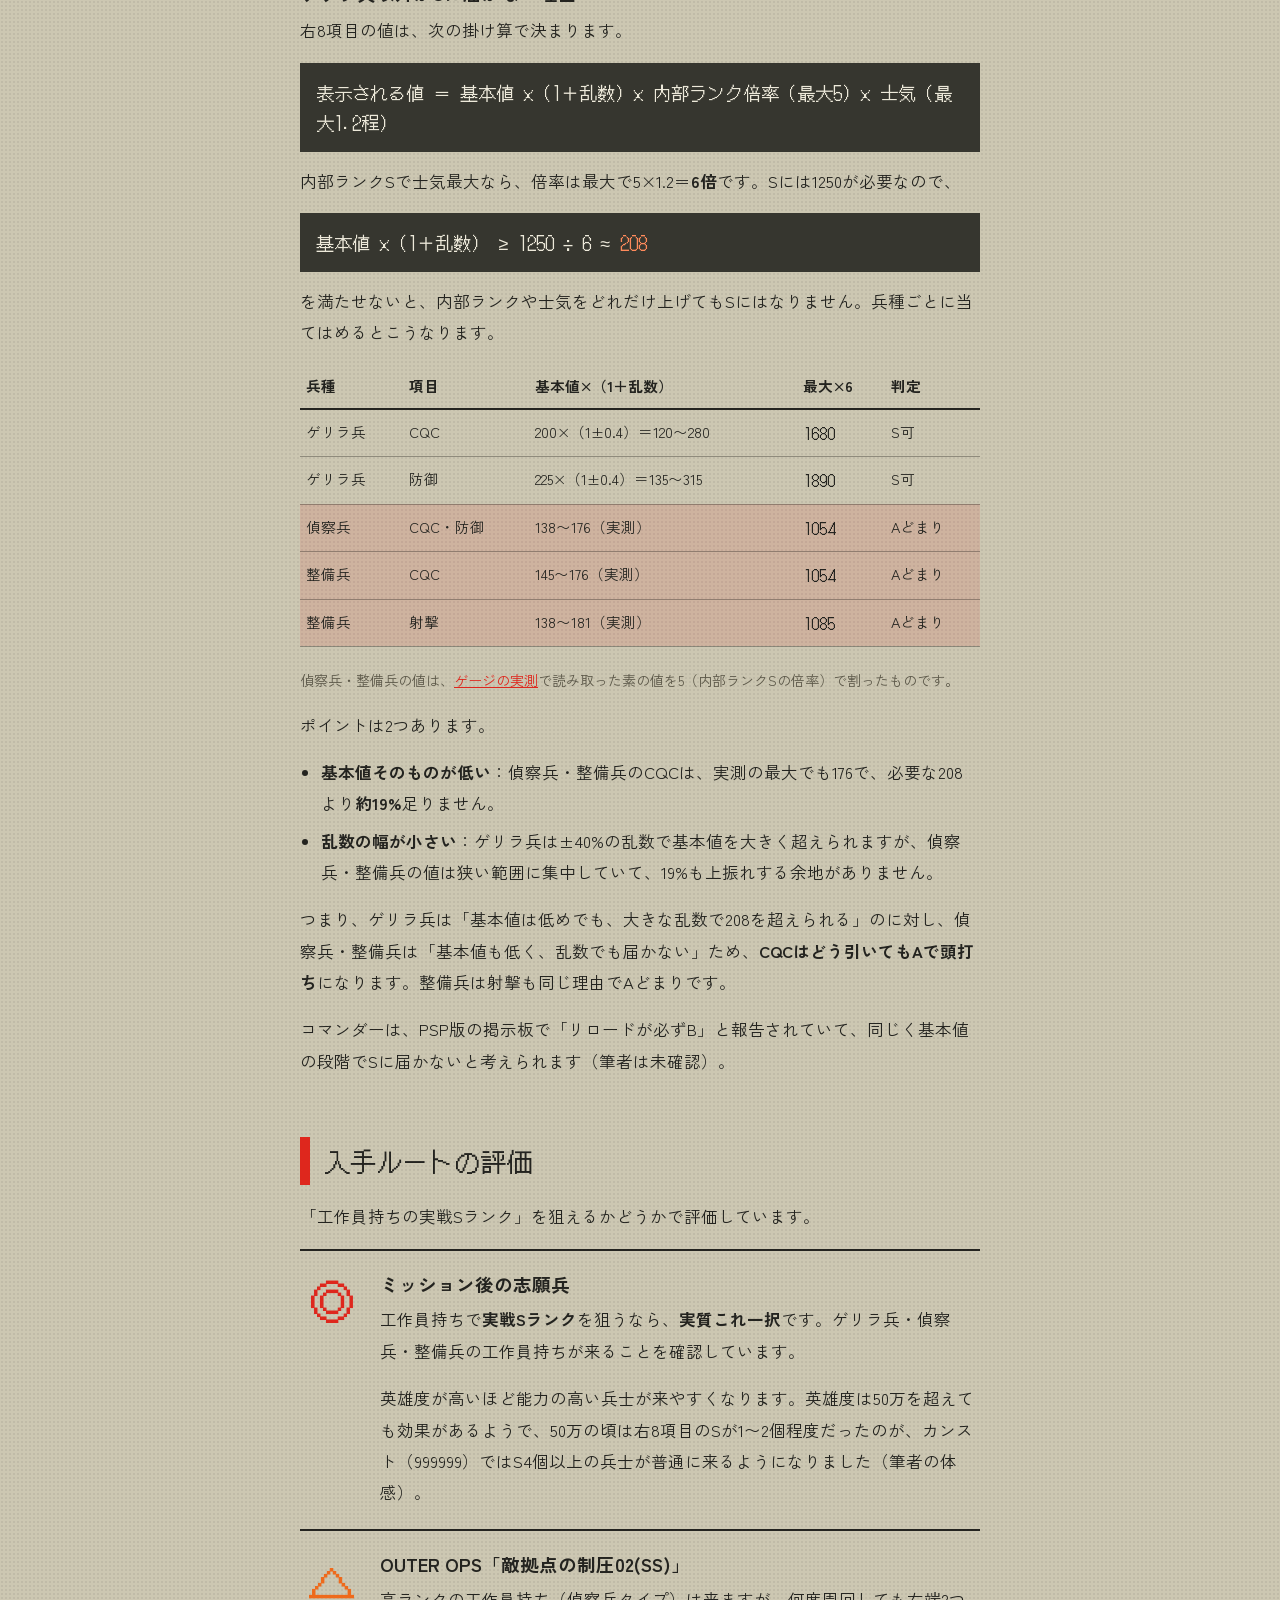
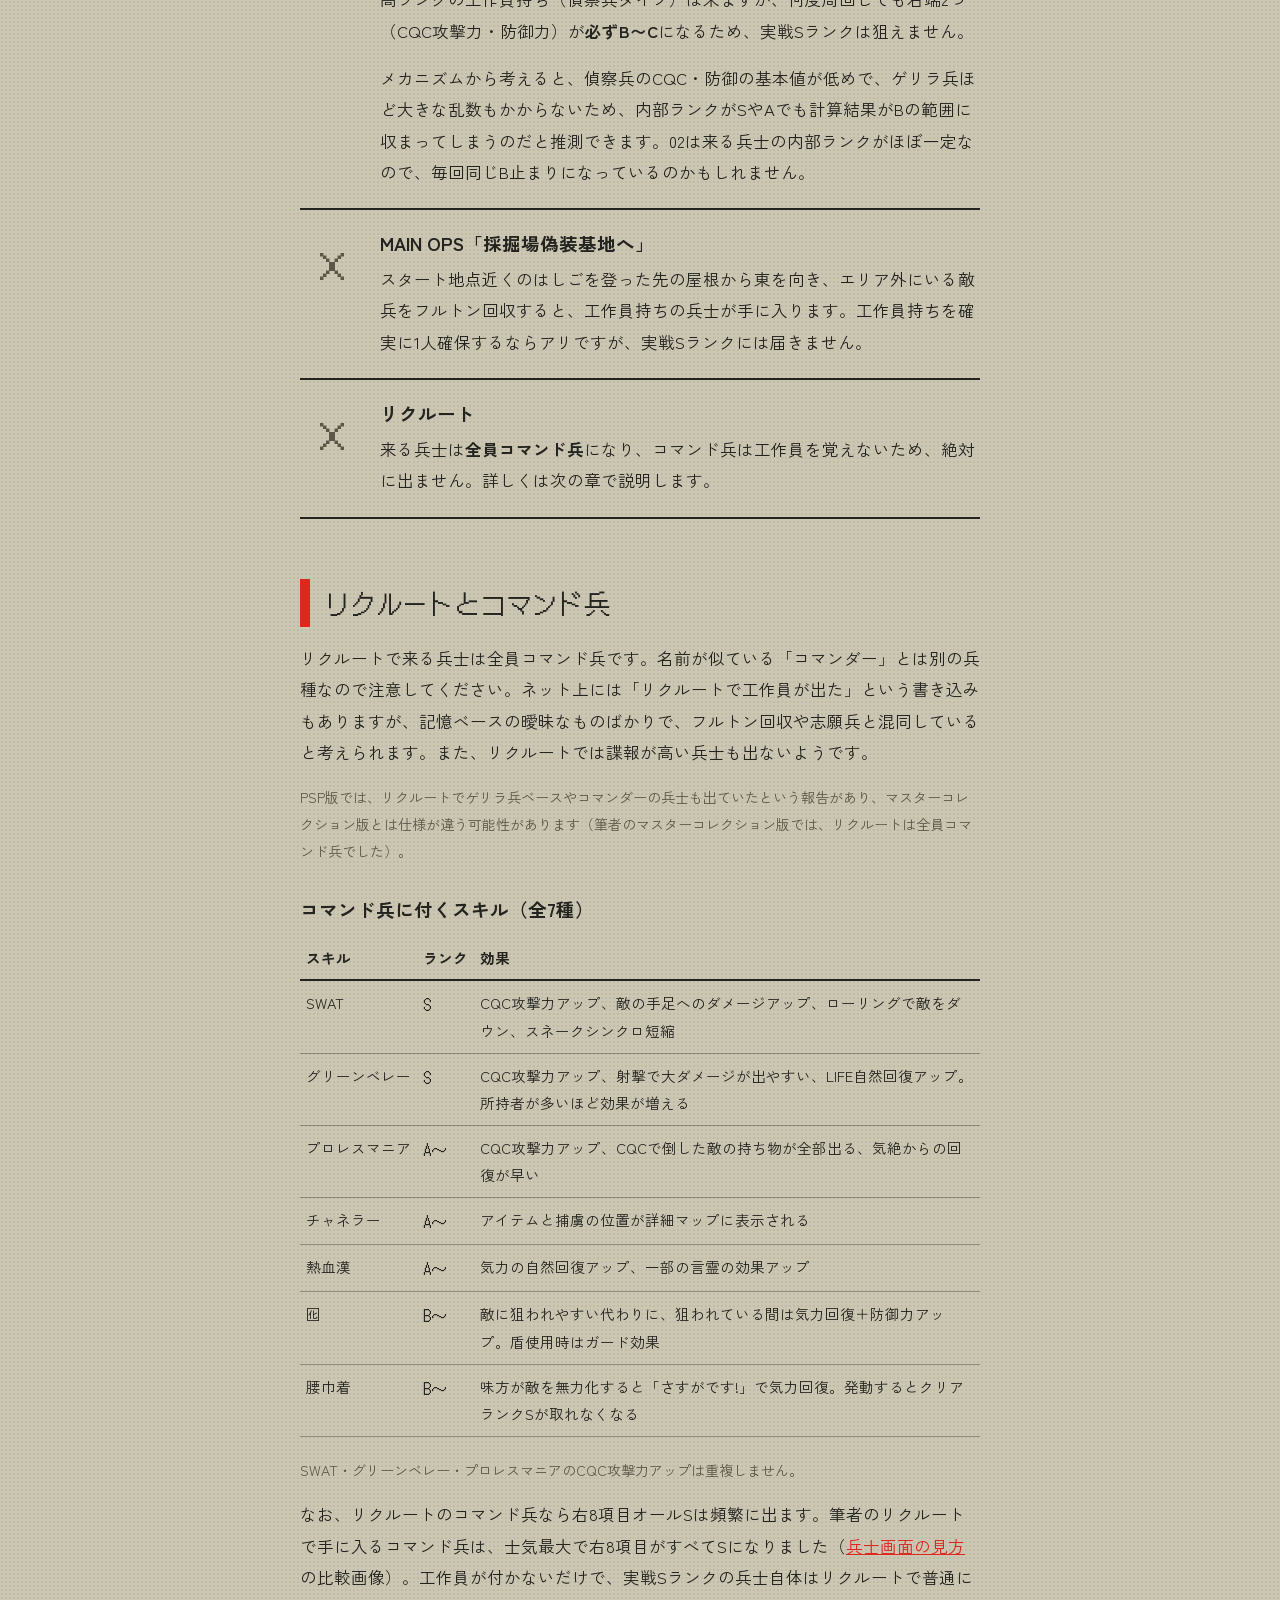
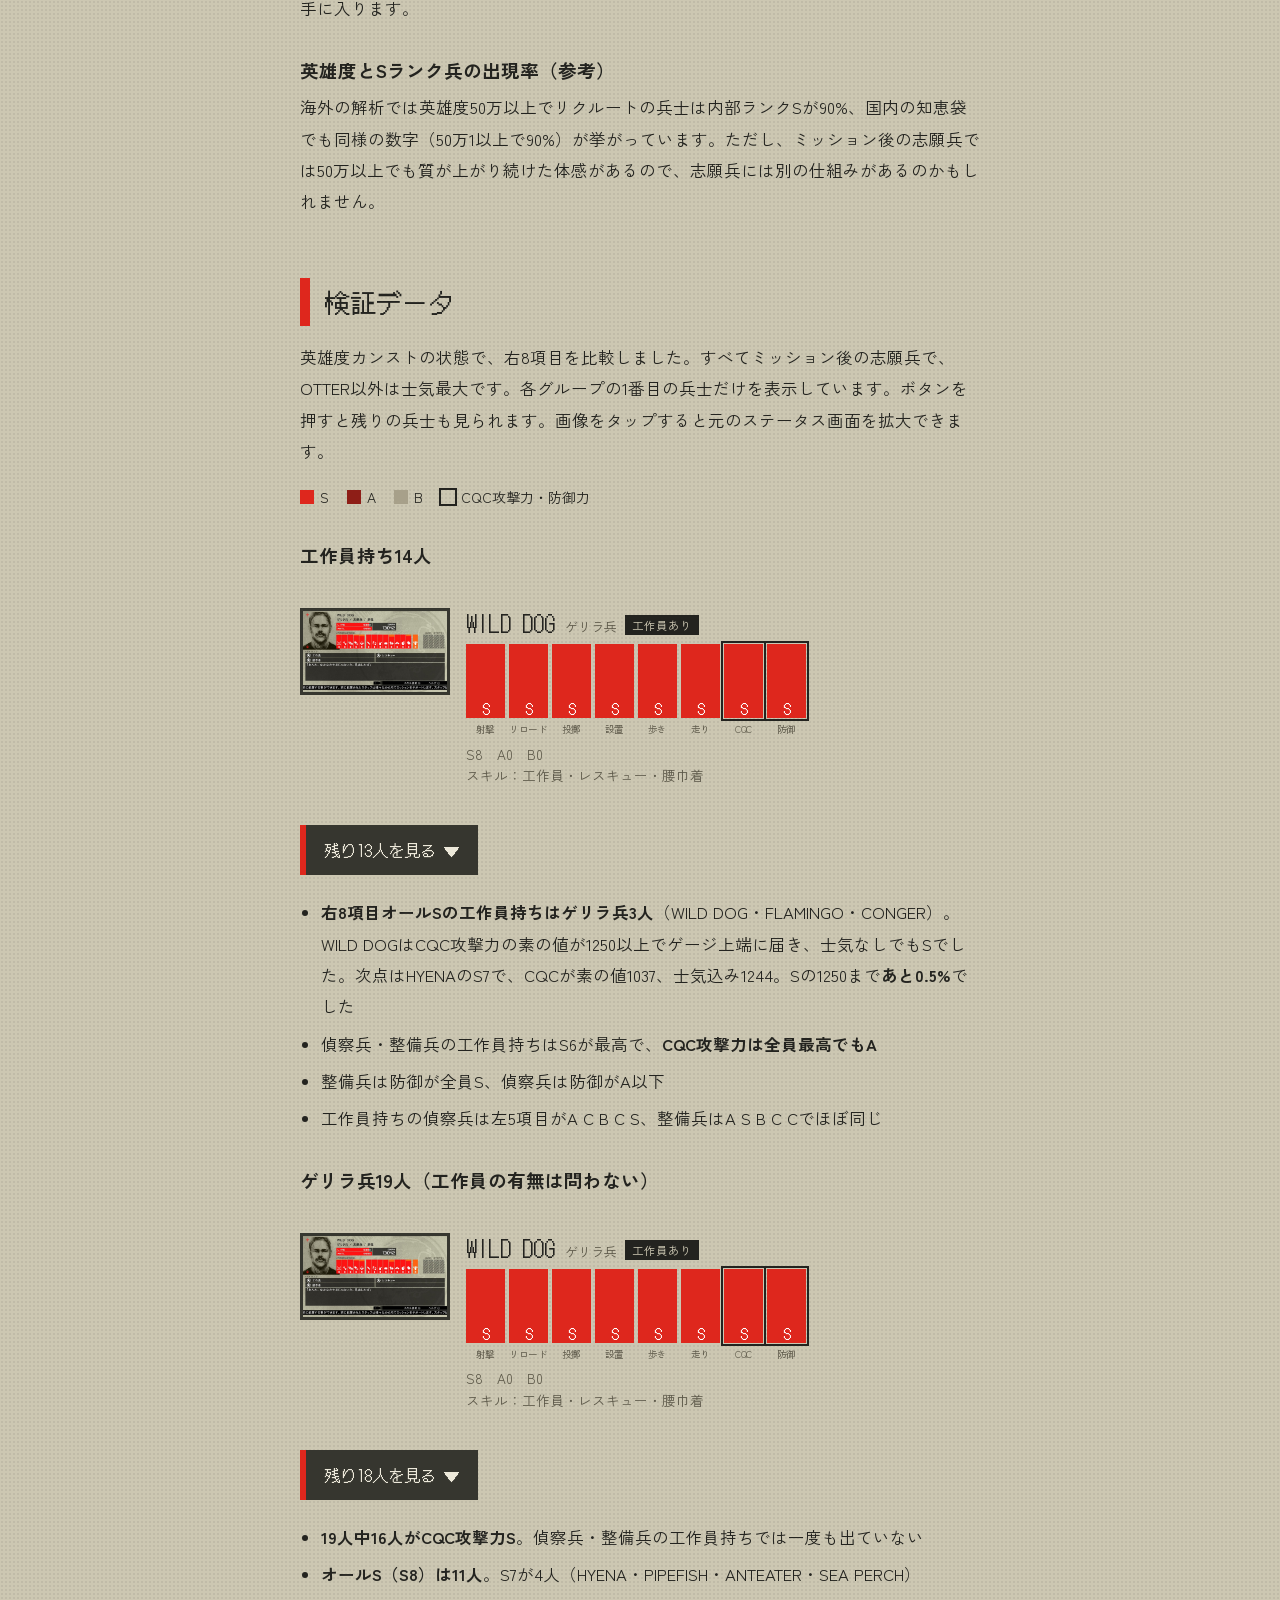
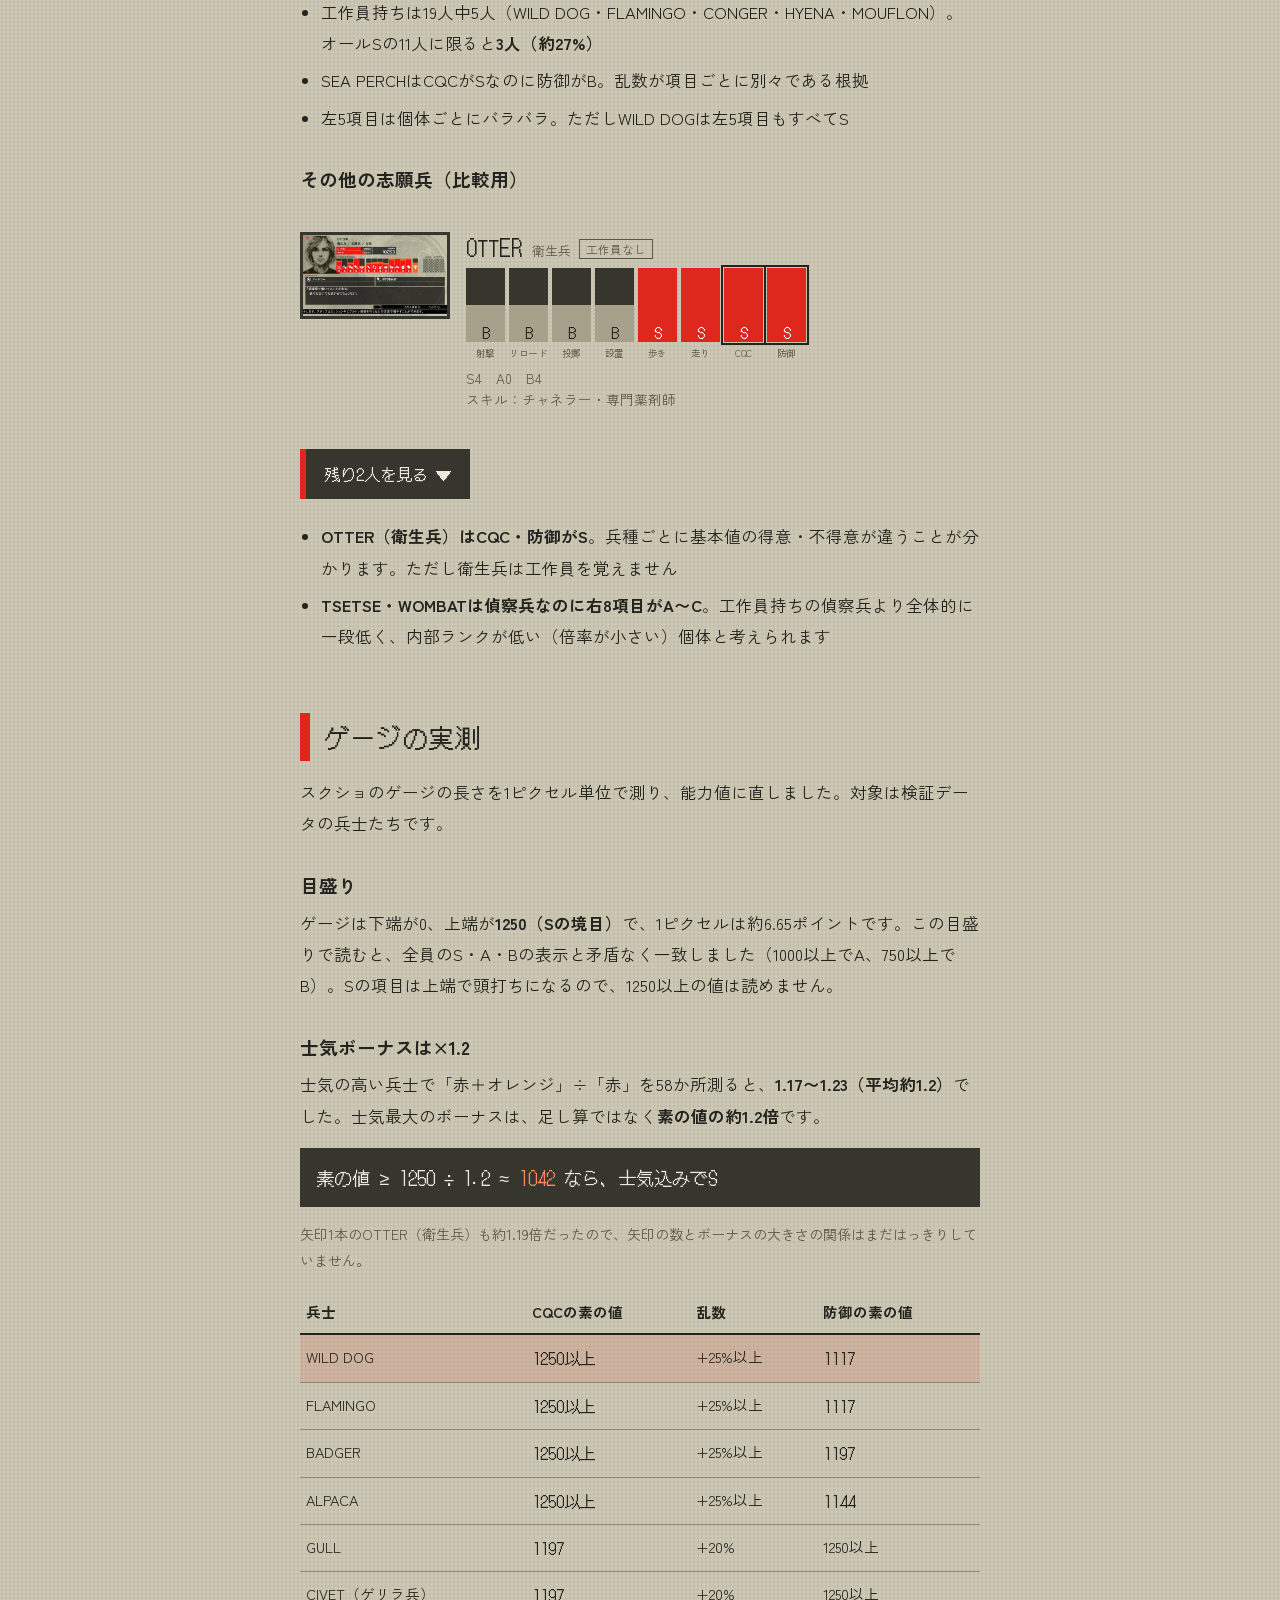
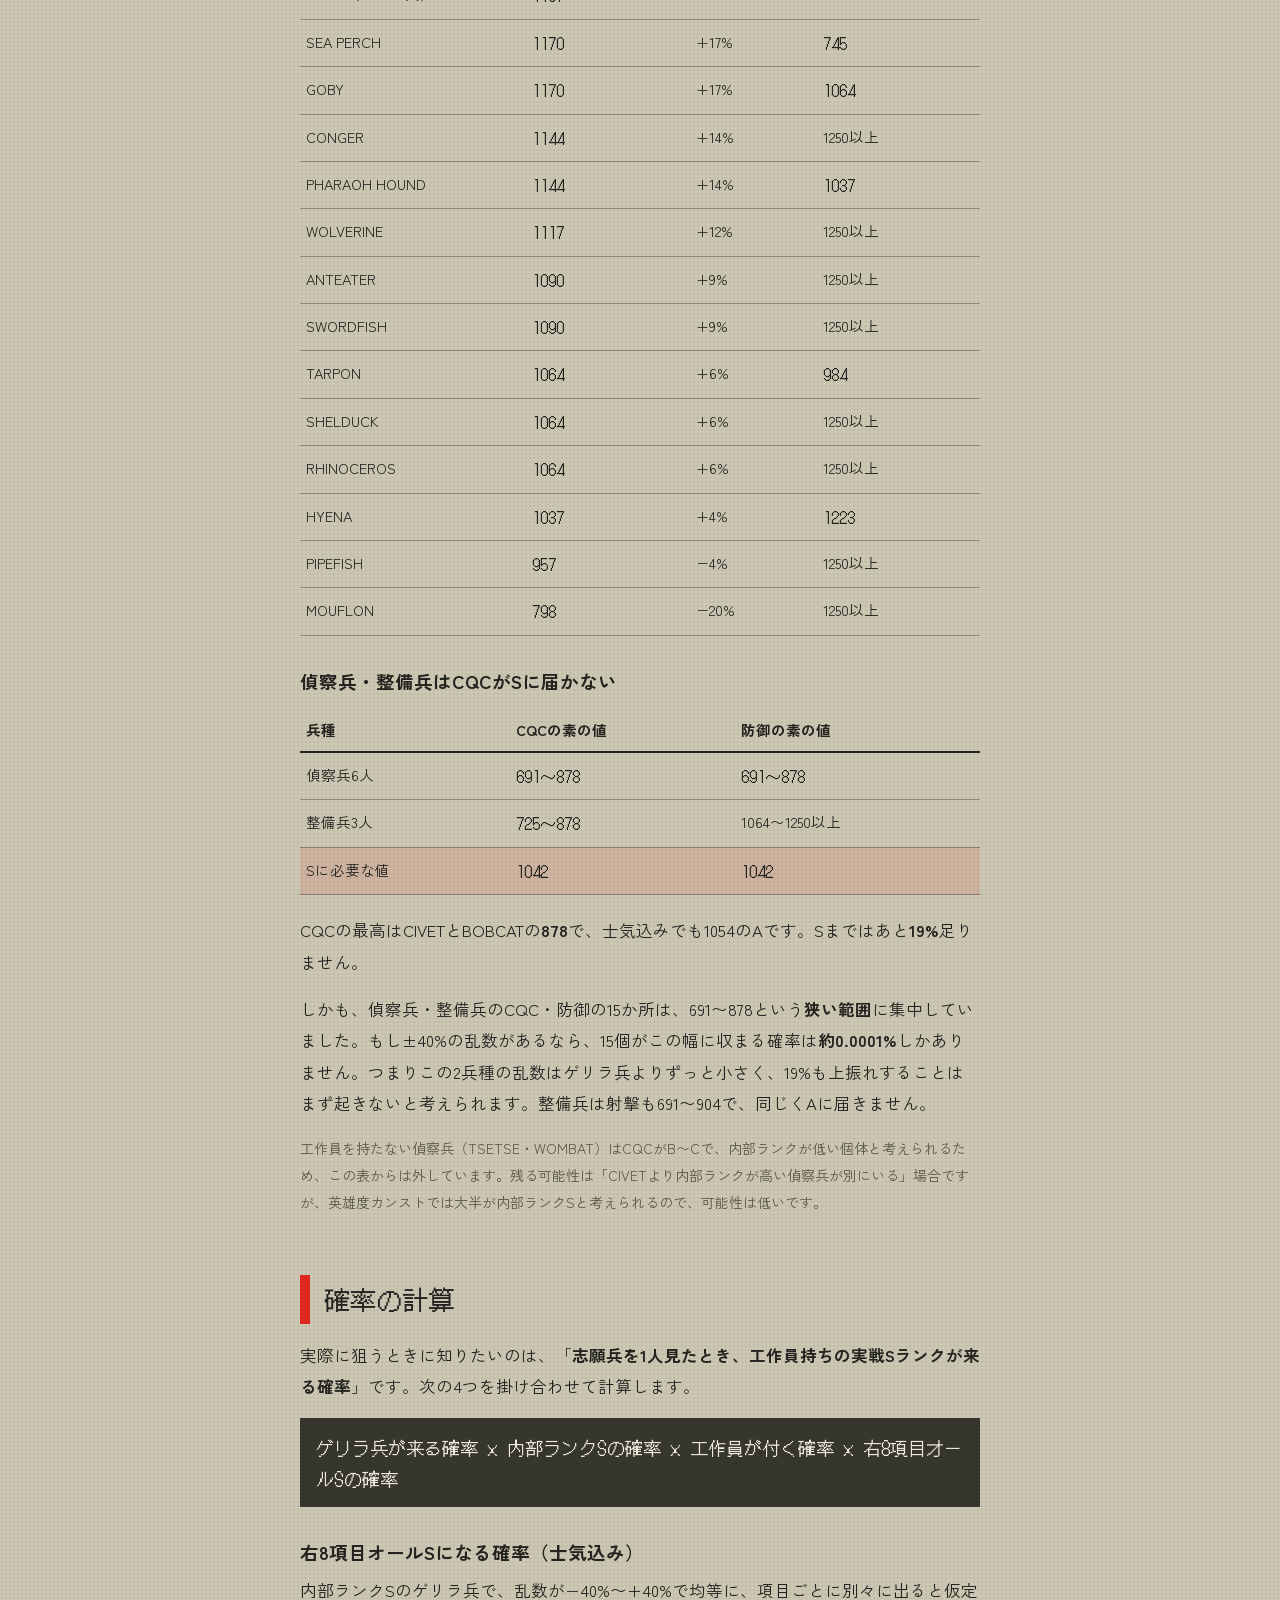
==== commit 994af628: "Add files via upload" ====
--- a/index.html
+++ b/index.html
@@ -57,13 +57,14 @@
       <p class="au-name">tigo</p>
       <dl class="stats">
         <div><dt>英雄度</dt><dd>999999</dd></div>
+        <div><dt>累計英雄度</dt><dd>200万以上（カンスト2周分以上）</dd></div>
         <div><dt>クリアミッション数</dt><dd>23326</dd></div>
         <div><dt>CO-OPSクリア数</dt><dd>233</dd></div>
         <div><dt>プレイ環境</dt><dd class="env">マスターコレクションVol.2（Nintendo Switch 2版）</dd></div>
       </dl>
     </div>
   </div>
-  <p>英雄度をカンストさせ、ミッションを23,000回以上クリアしながら、工作員持ちの実戦Sランクを探し続けています。この記事のデータは、すべて自分で集めた志願兵をもとにしています。</p>
+  <p>英雄度をカンスト2周分以上（累計200万以上）稼ぎ、ミッションを23,000回以上クリアしながら、工作員持ちの実戦Sランクを探し続けています。この記事のデータは、すべて自分で集めた志願兵をもとにしています。</p>
 </section>
 
 <nav class="toc" aria-label="目次">
@@ -805,7 +806,7 @@
   <p><strong>実際に出た結果</strong></p>
   <p>この計算では、工作員を気にしなければ内部Sゲリラ兵の約14人に1人が右8項目オールSになるはずです。筆者はクリア回数16827回目でWILD DOGが初めての右8項目オールSでしたが、その後ゲリラ兵を集め続けて、<strong>オールSのゲリラ兵は計11人、うち工作員持ちは3人</strong>（WILD DOG・FLAMINGO・CONGER）になりました。S7止まりが続いて「上限があるのでは」と疑っていましたが、オールSが何人も出たことで、<strong>上限はない</strong>と分かりました。</p>
   <p>オールSの11人のうち工作員が付いたのは3人の約27%（集計中）、</p>
-  <p>ゲリラ兵が来る割合は、筆者の集計（集計中）約5.8%でした。</p>
+  <p>ゲリラ兵が来る割合は、約5.8%（集計中）でした。</p>
 </div>
 </section>
 
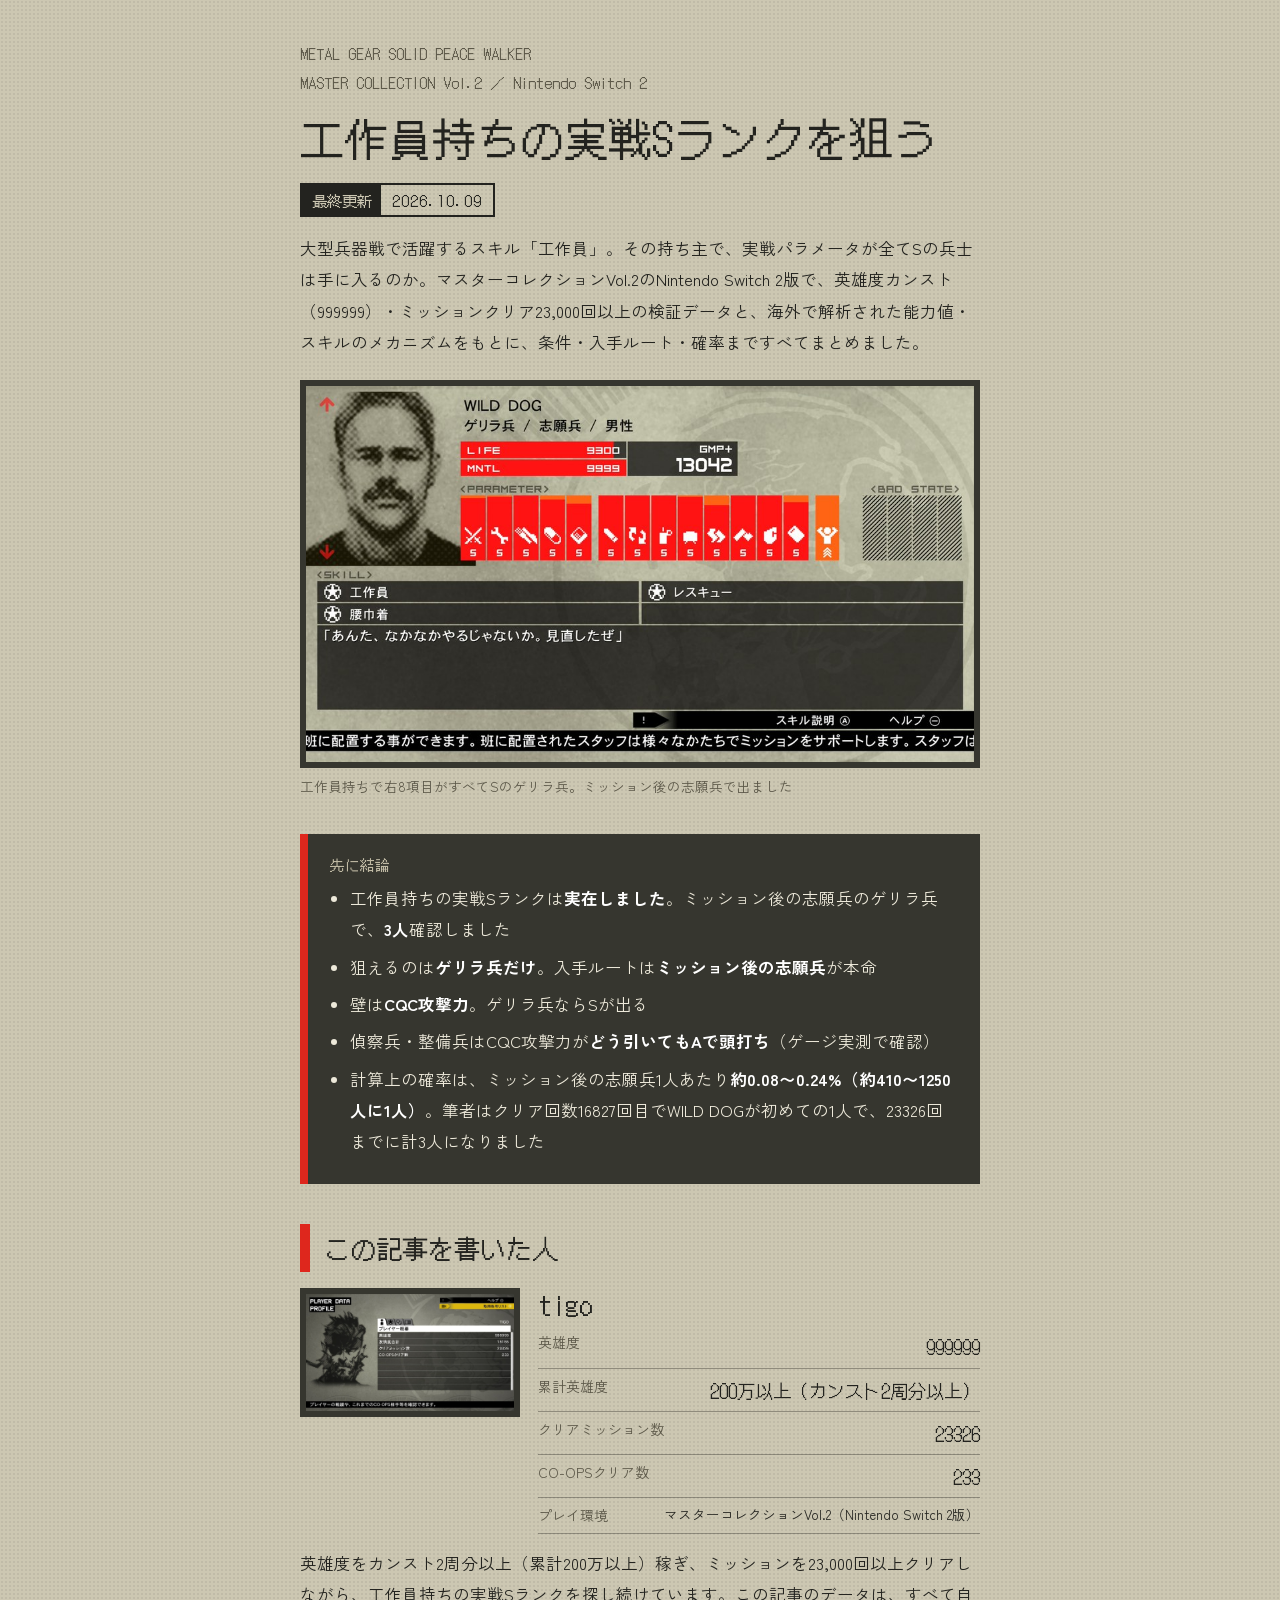
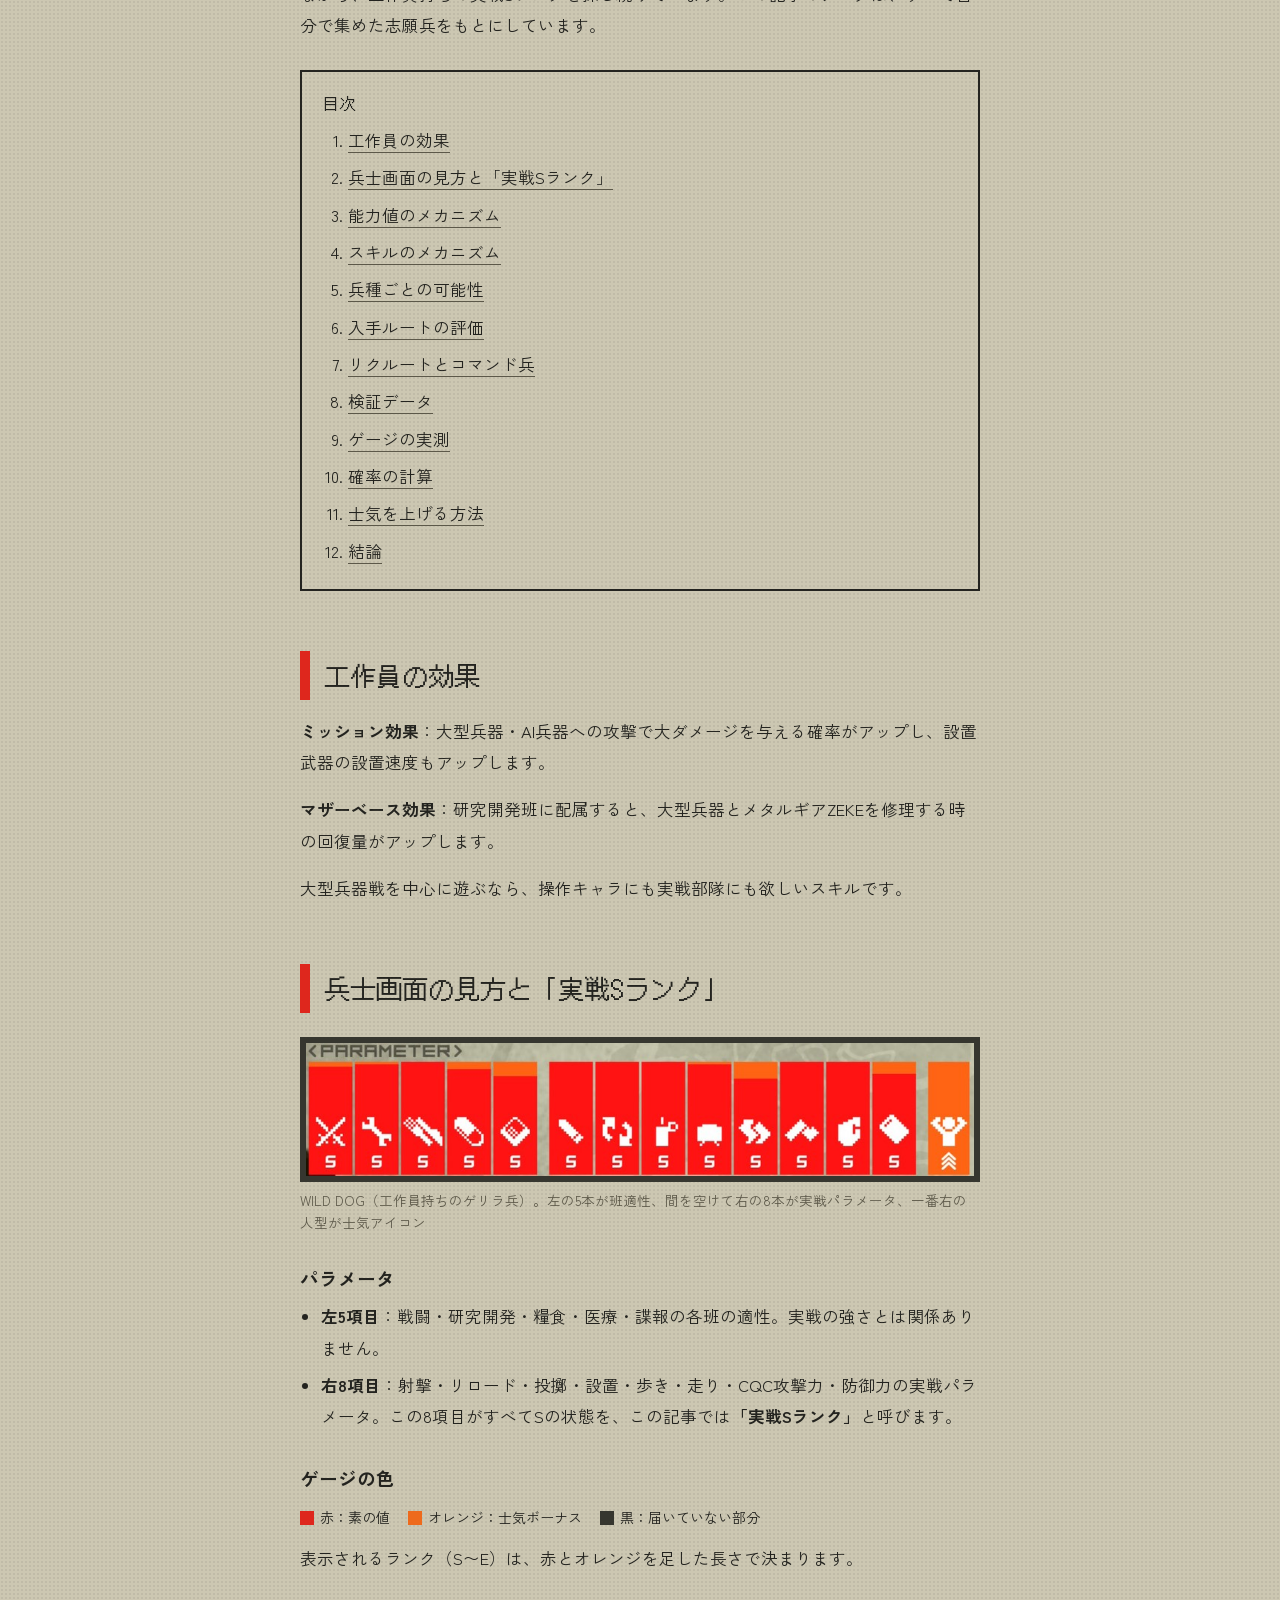
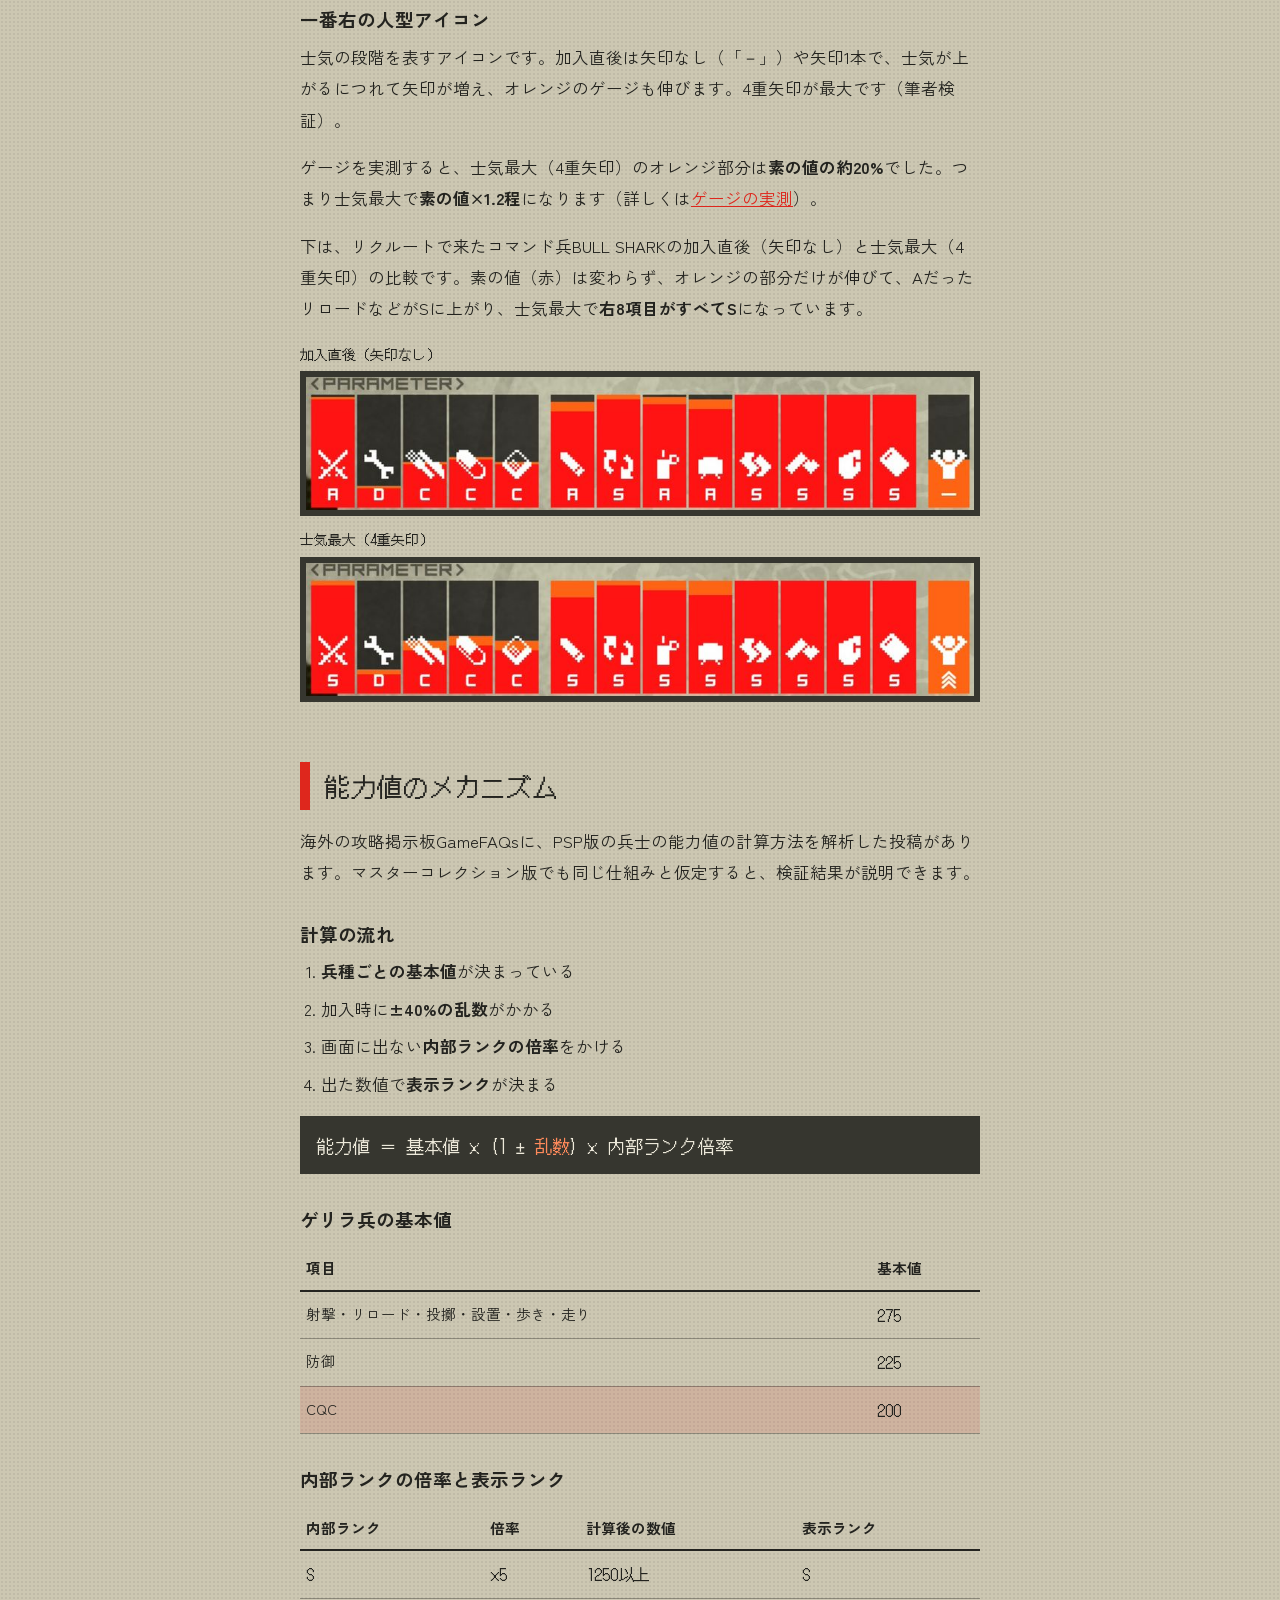
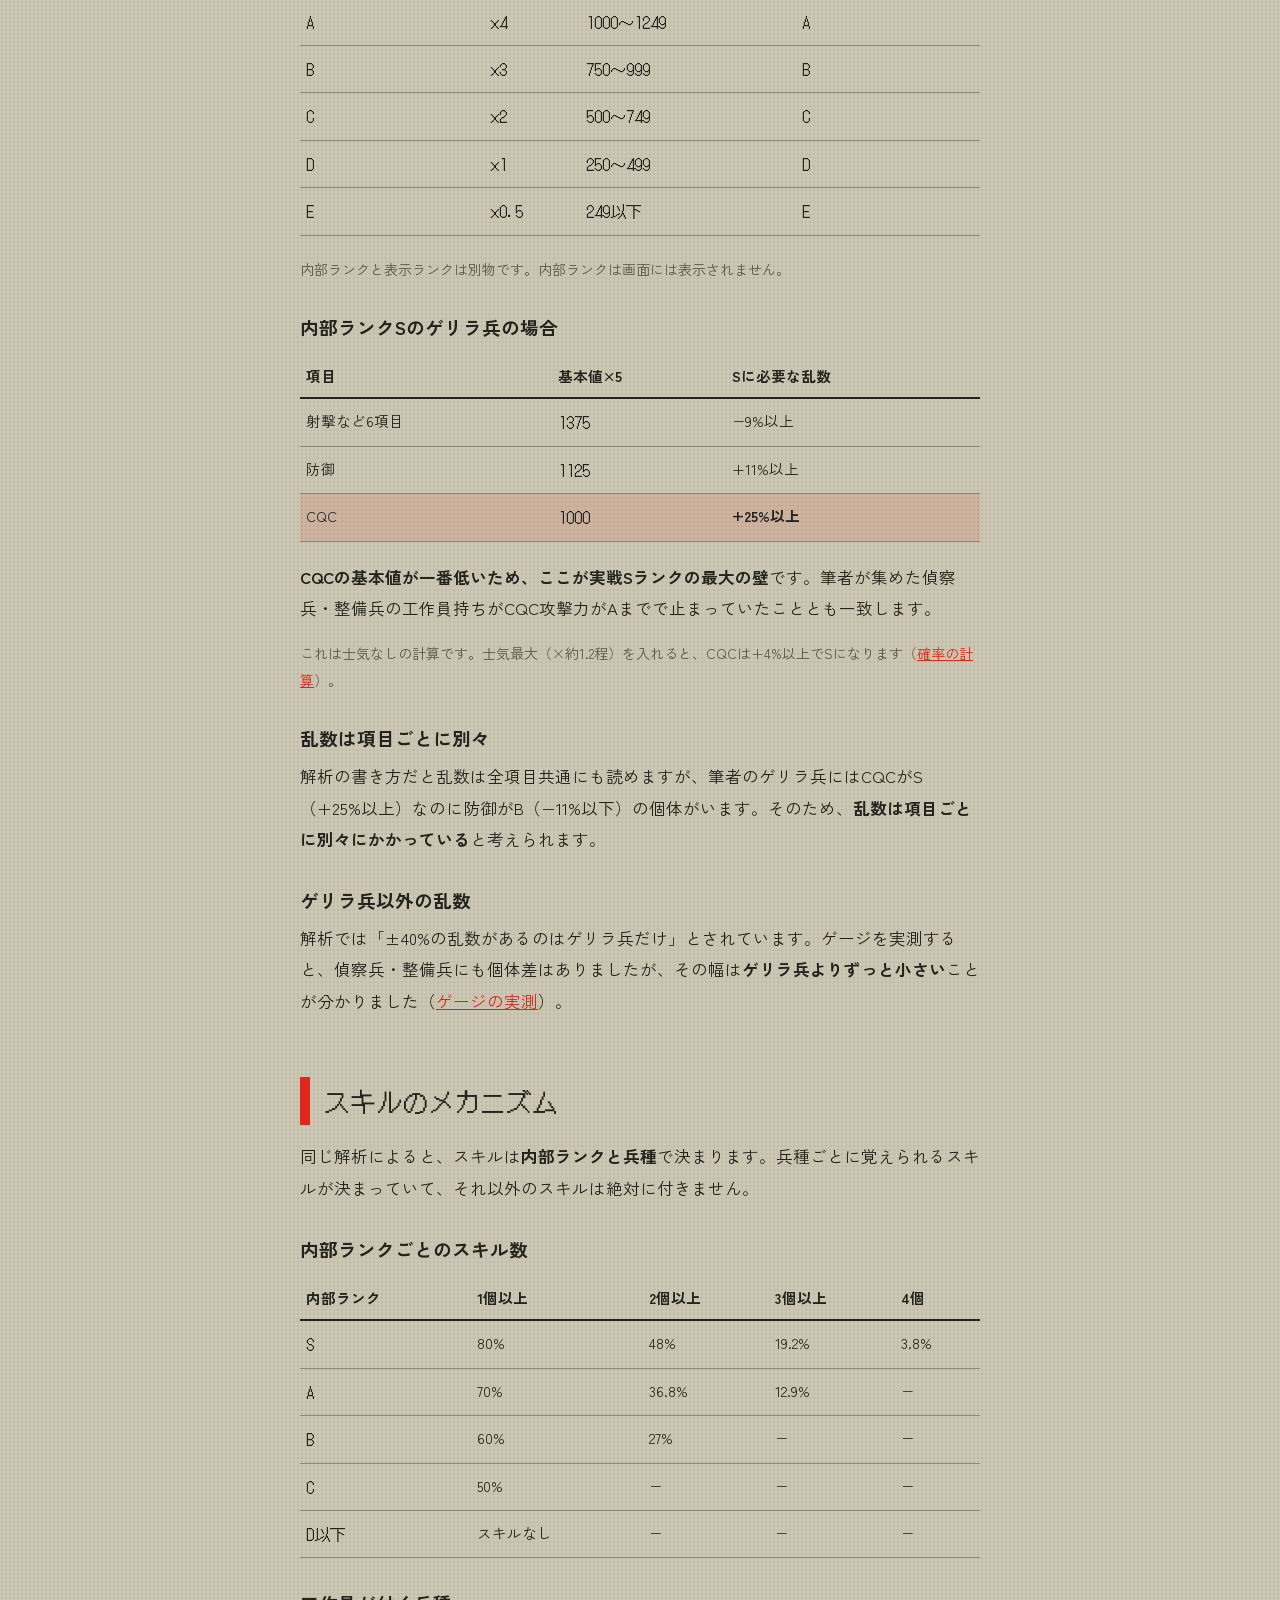
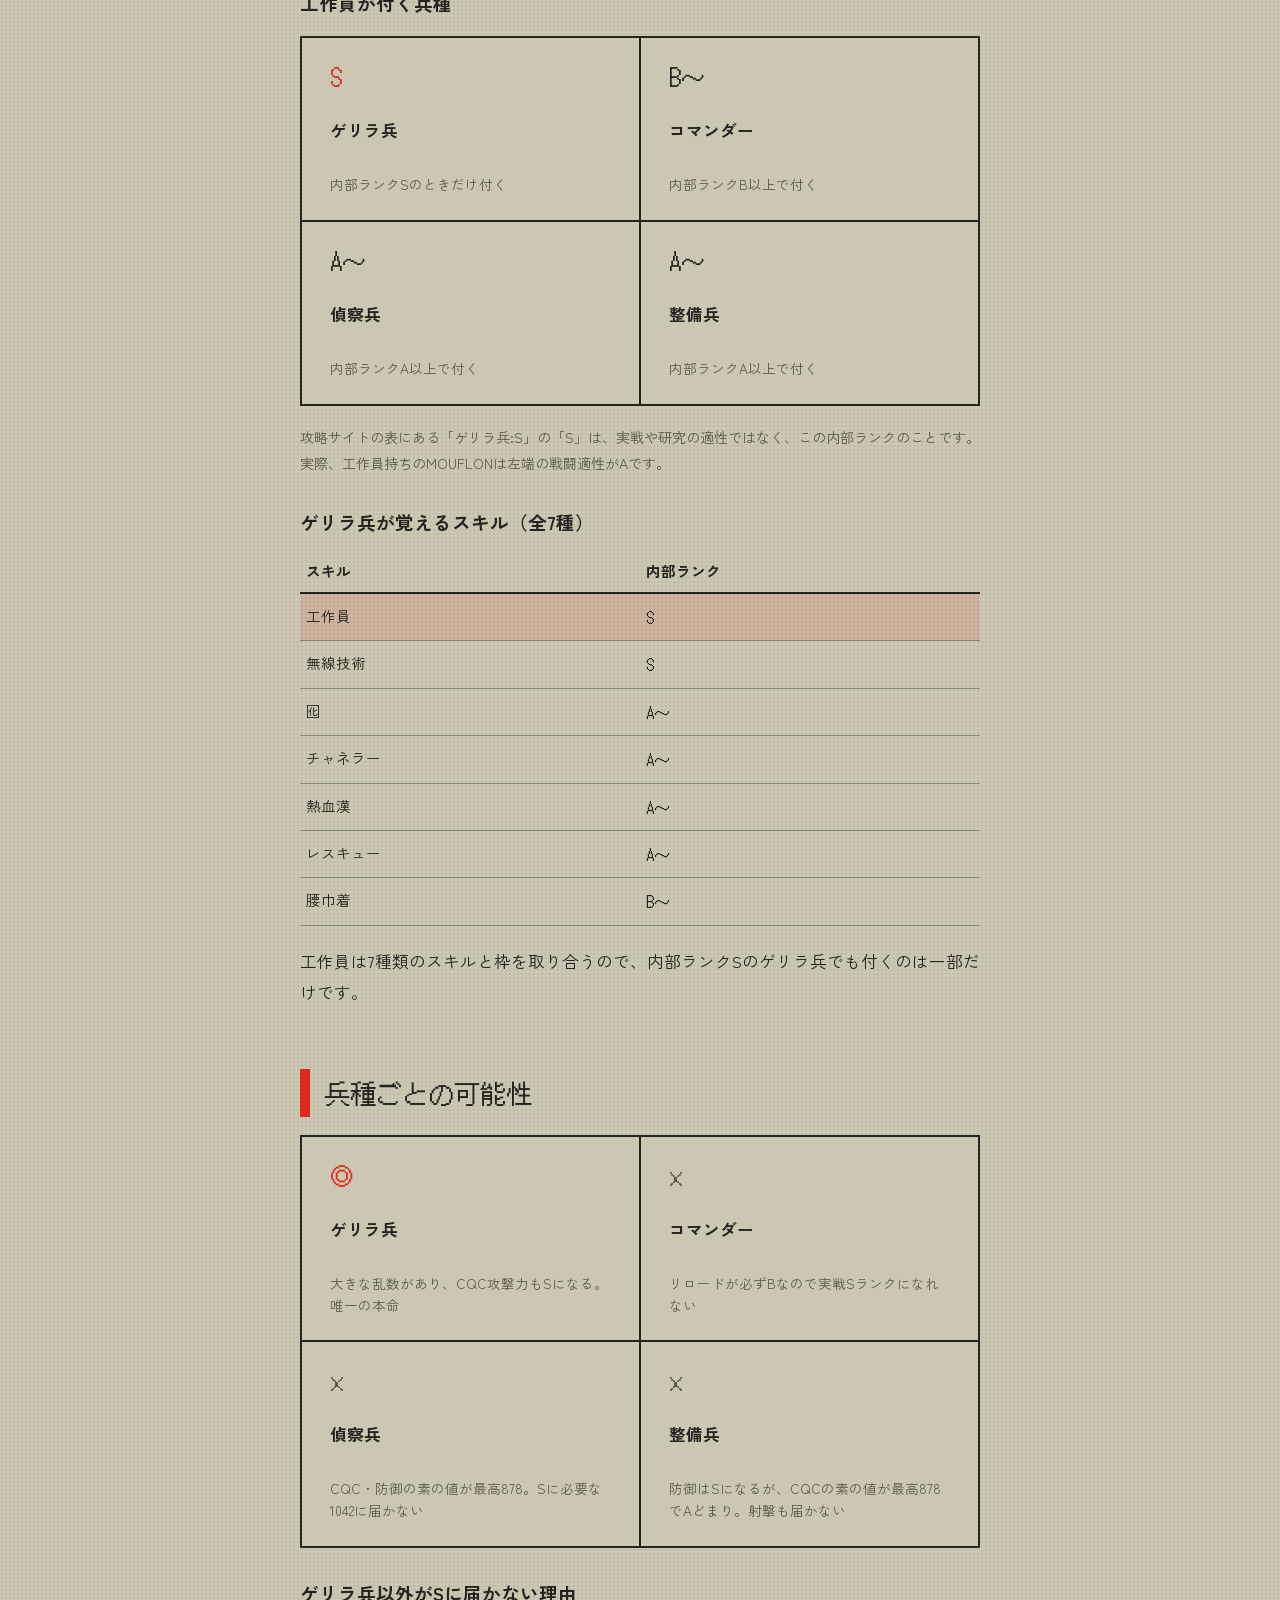
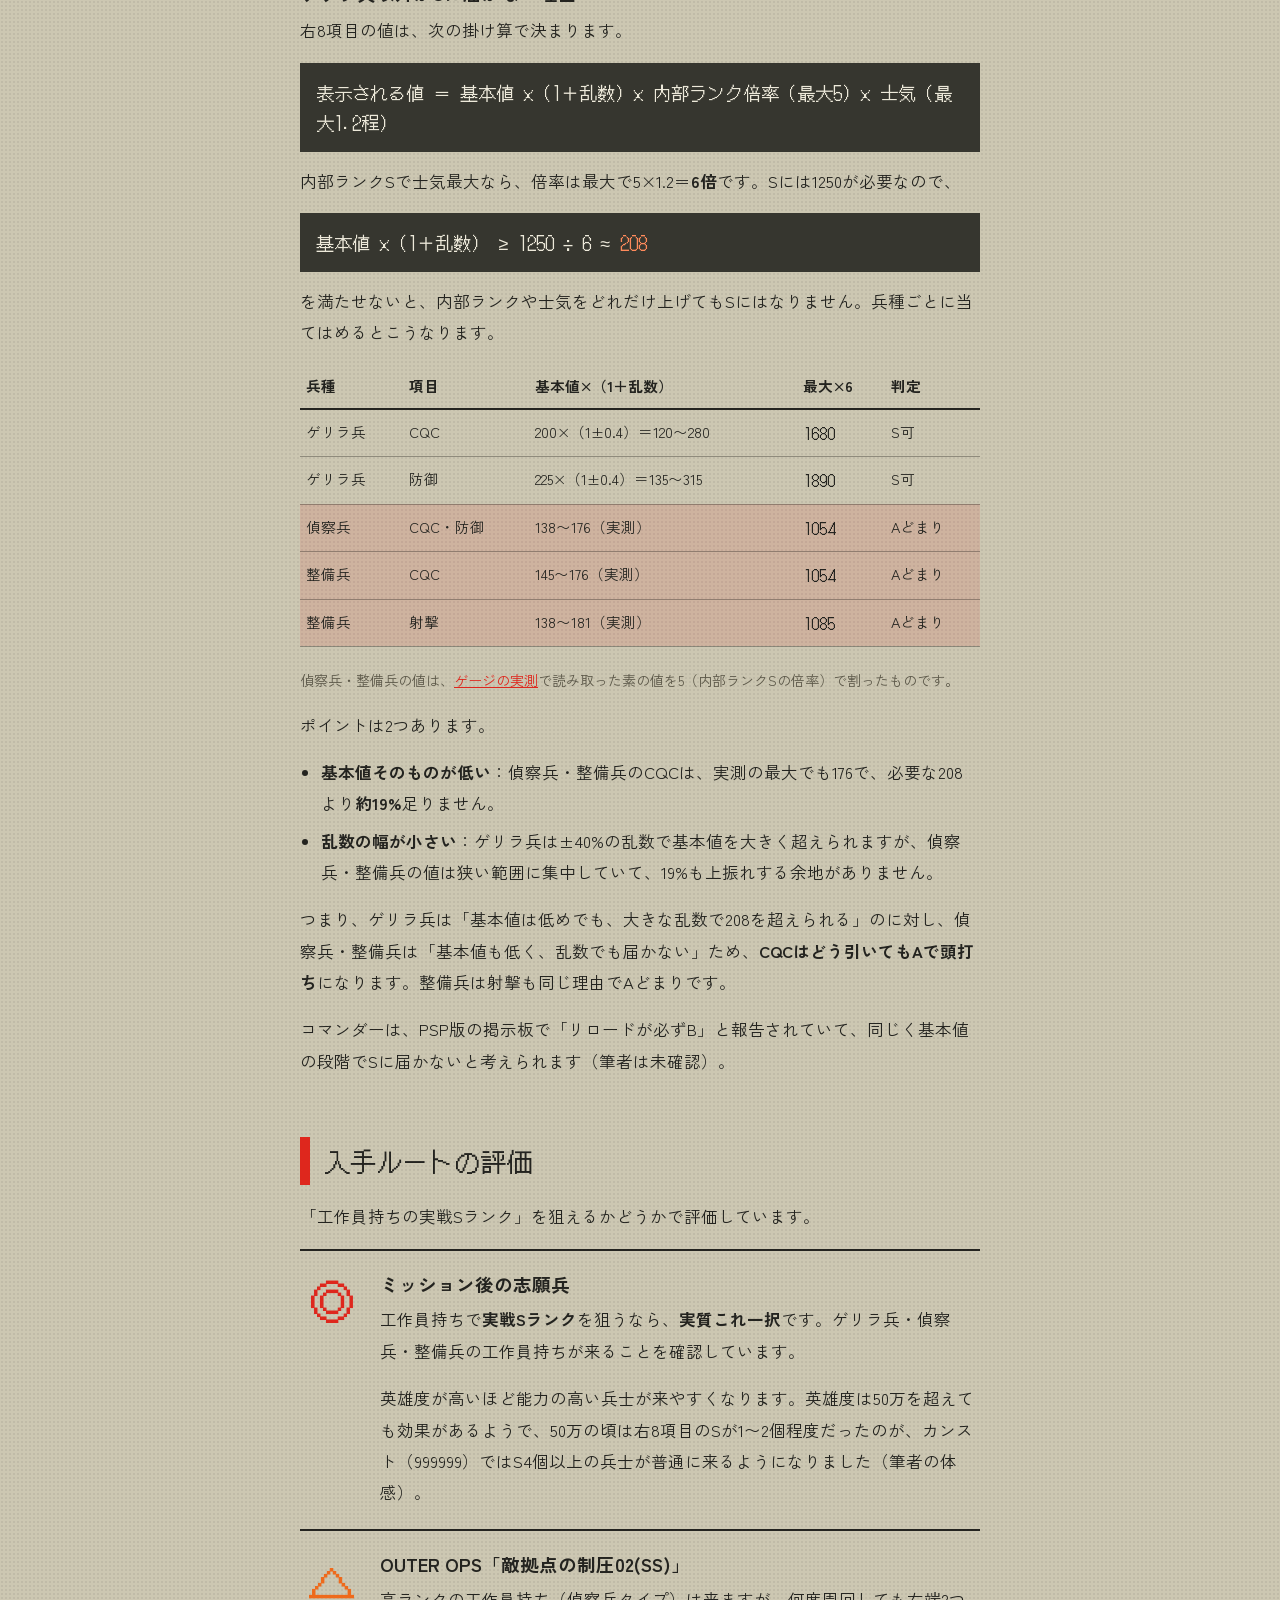
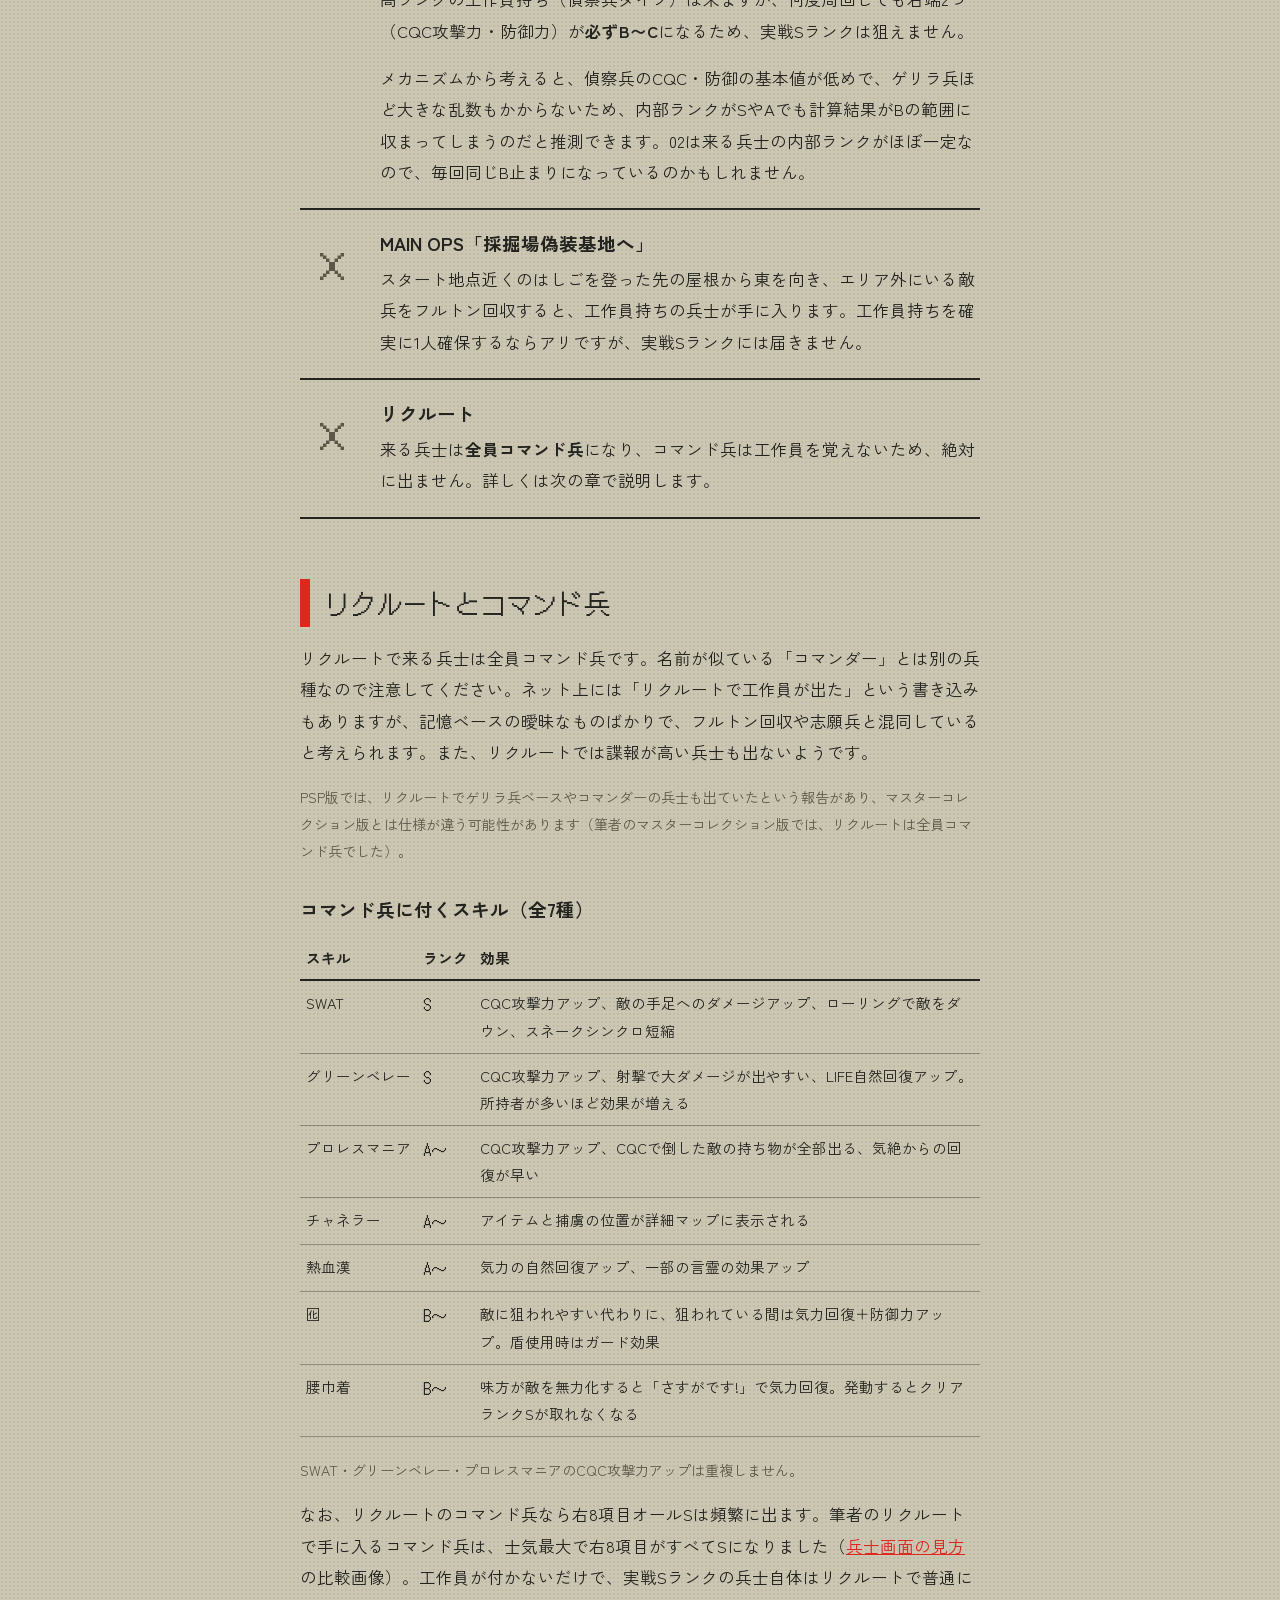
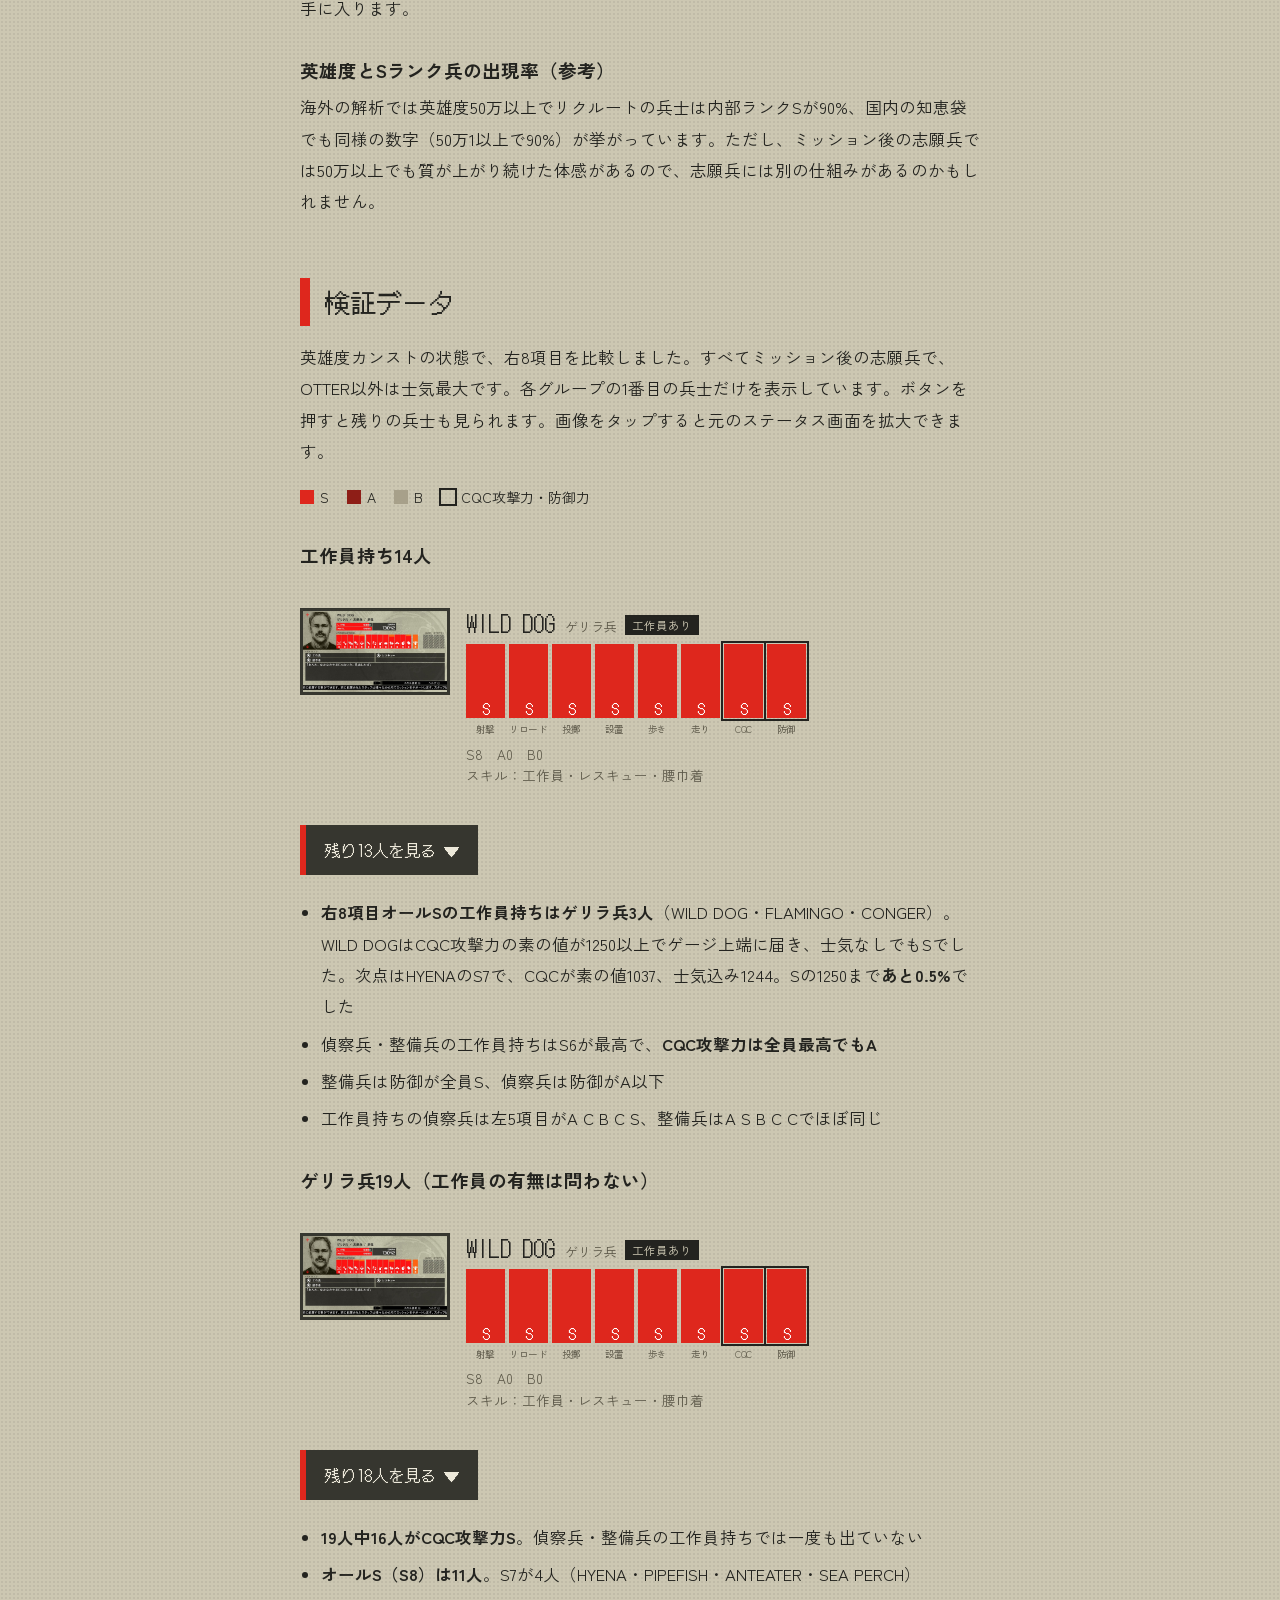
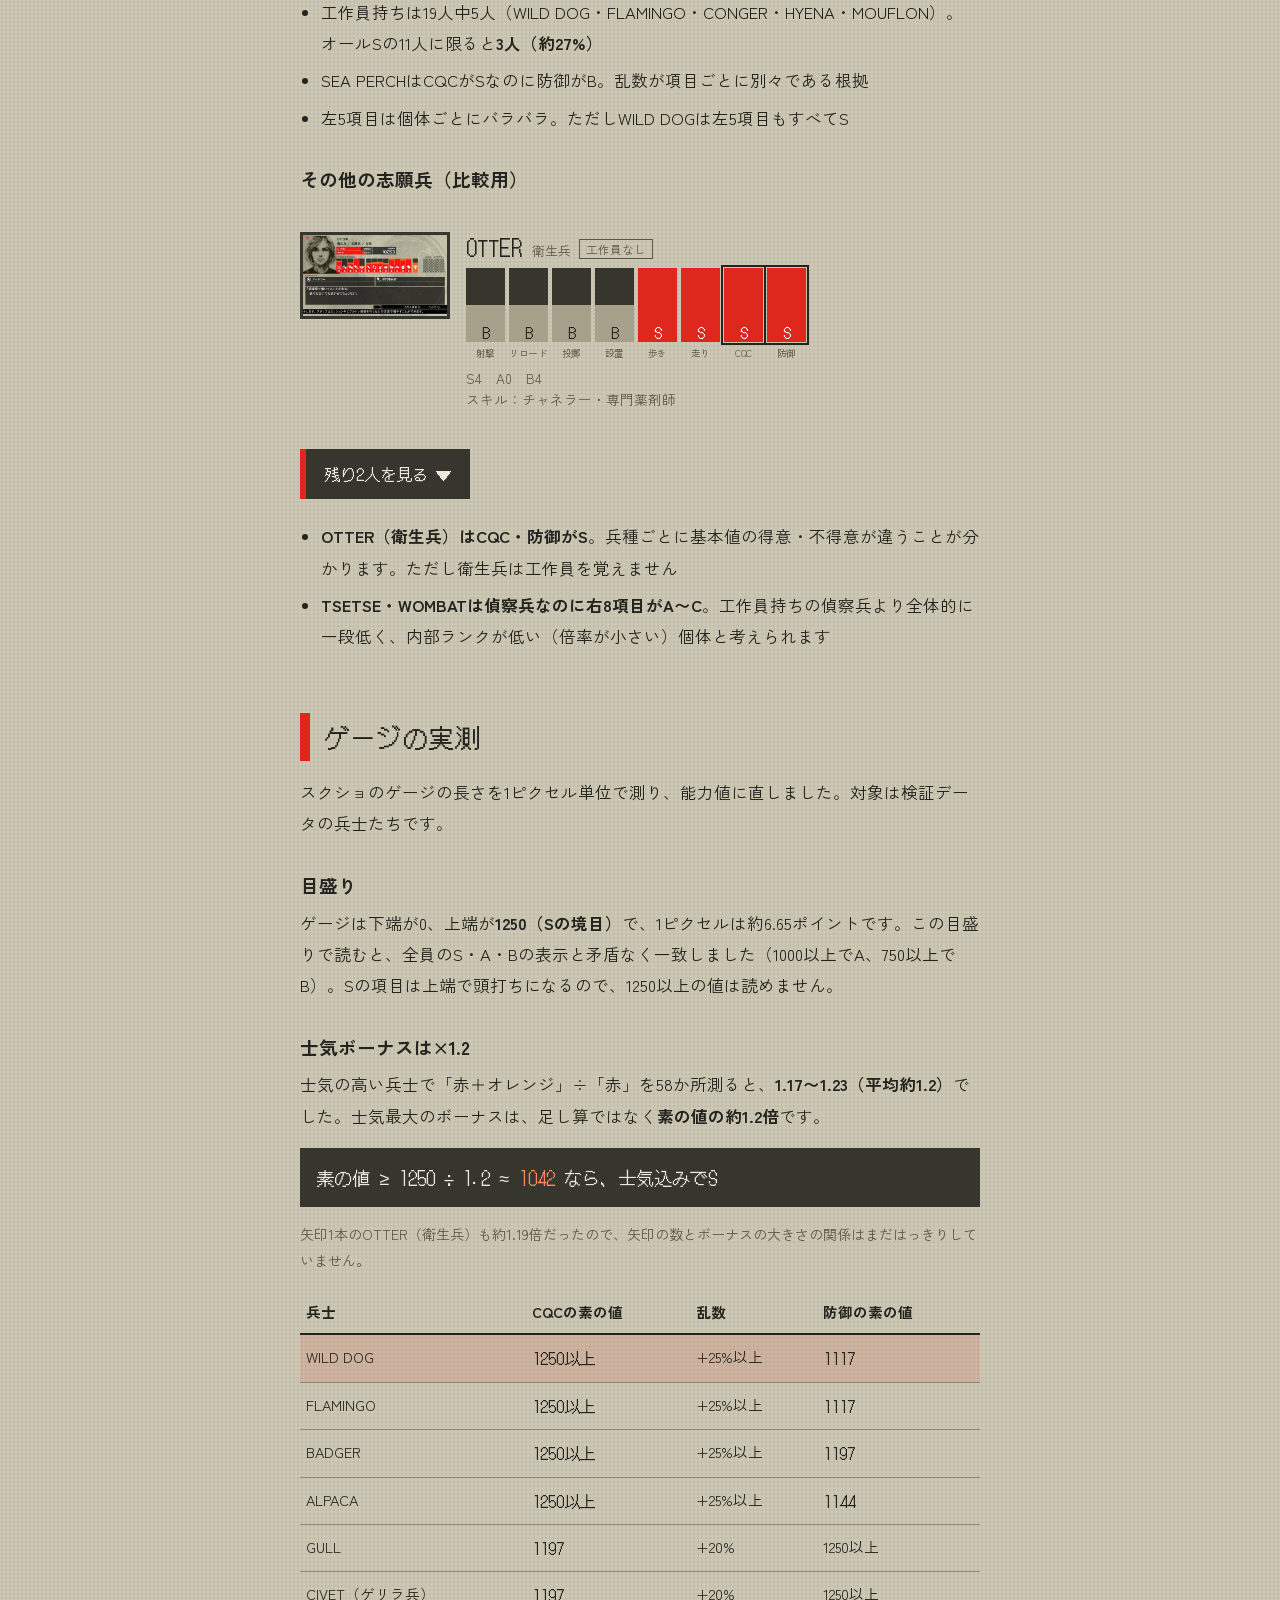
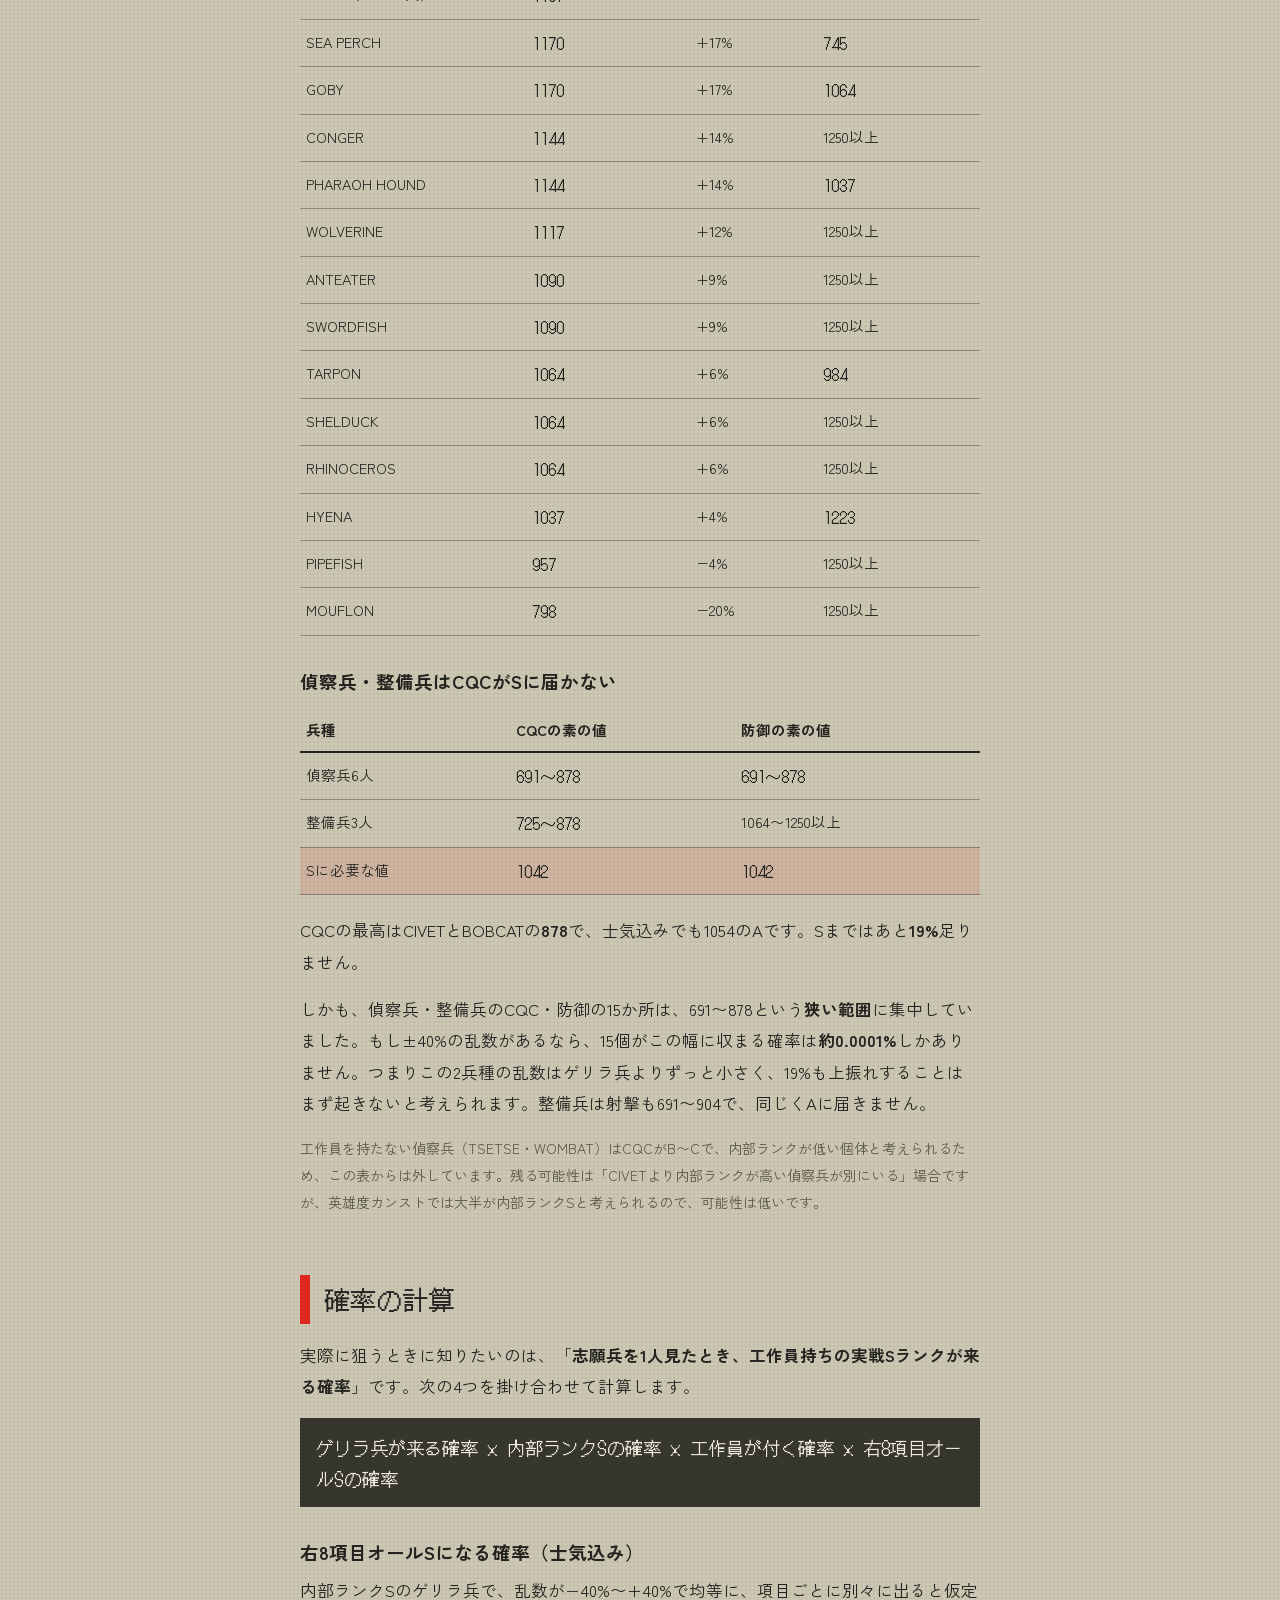
==== commit 5e5a856e: "Update index.html" ====
--- a/index.html
+++ b/index.html
@@ -41,7 +41,7 @@
 <section class="answer" aria-labelledby="ans">
   <h2 id="ans">先に結論</h2>
   <ul>
-    <li>工作員持ちの実戦Sランクは<strong>実在しました</strong>。ミッション後の志願兵のゲリラ兵で、<strong>3人</strong>確認しました（WILD DOG・FLAMINGO・CONGER、<strong>オールS</strong>）</li>
+    <li>工作員持ちの実戦Sランクは<strong>実在しました</strong>。ミッション後の志願兵のゲリラ兵で、<strong>3人</strong>確認しました</li>
     <li>狙えるのは<strong>ゲリラ兵だけ</strong>。入手ルートは<strong>ミッション後の志願兵</strong>が本命</li>
     <li>壁は<strong>CQC攻撃力</strong>。ゲリラ兵ならSが出る</li>
     <li>偵察兵・整備兵はCQC攻撃力が<strong>どう引いてもAで頭打ち</strong>（ゲージ実測で確認）</li>
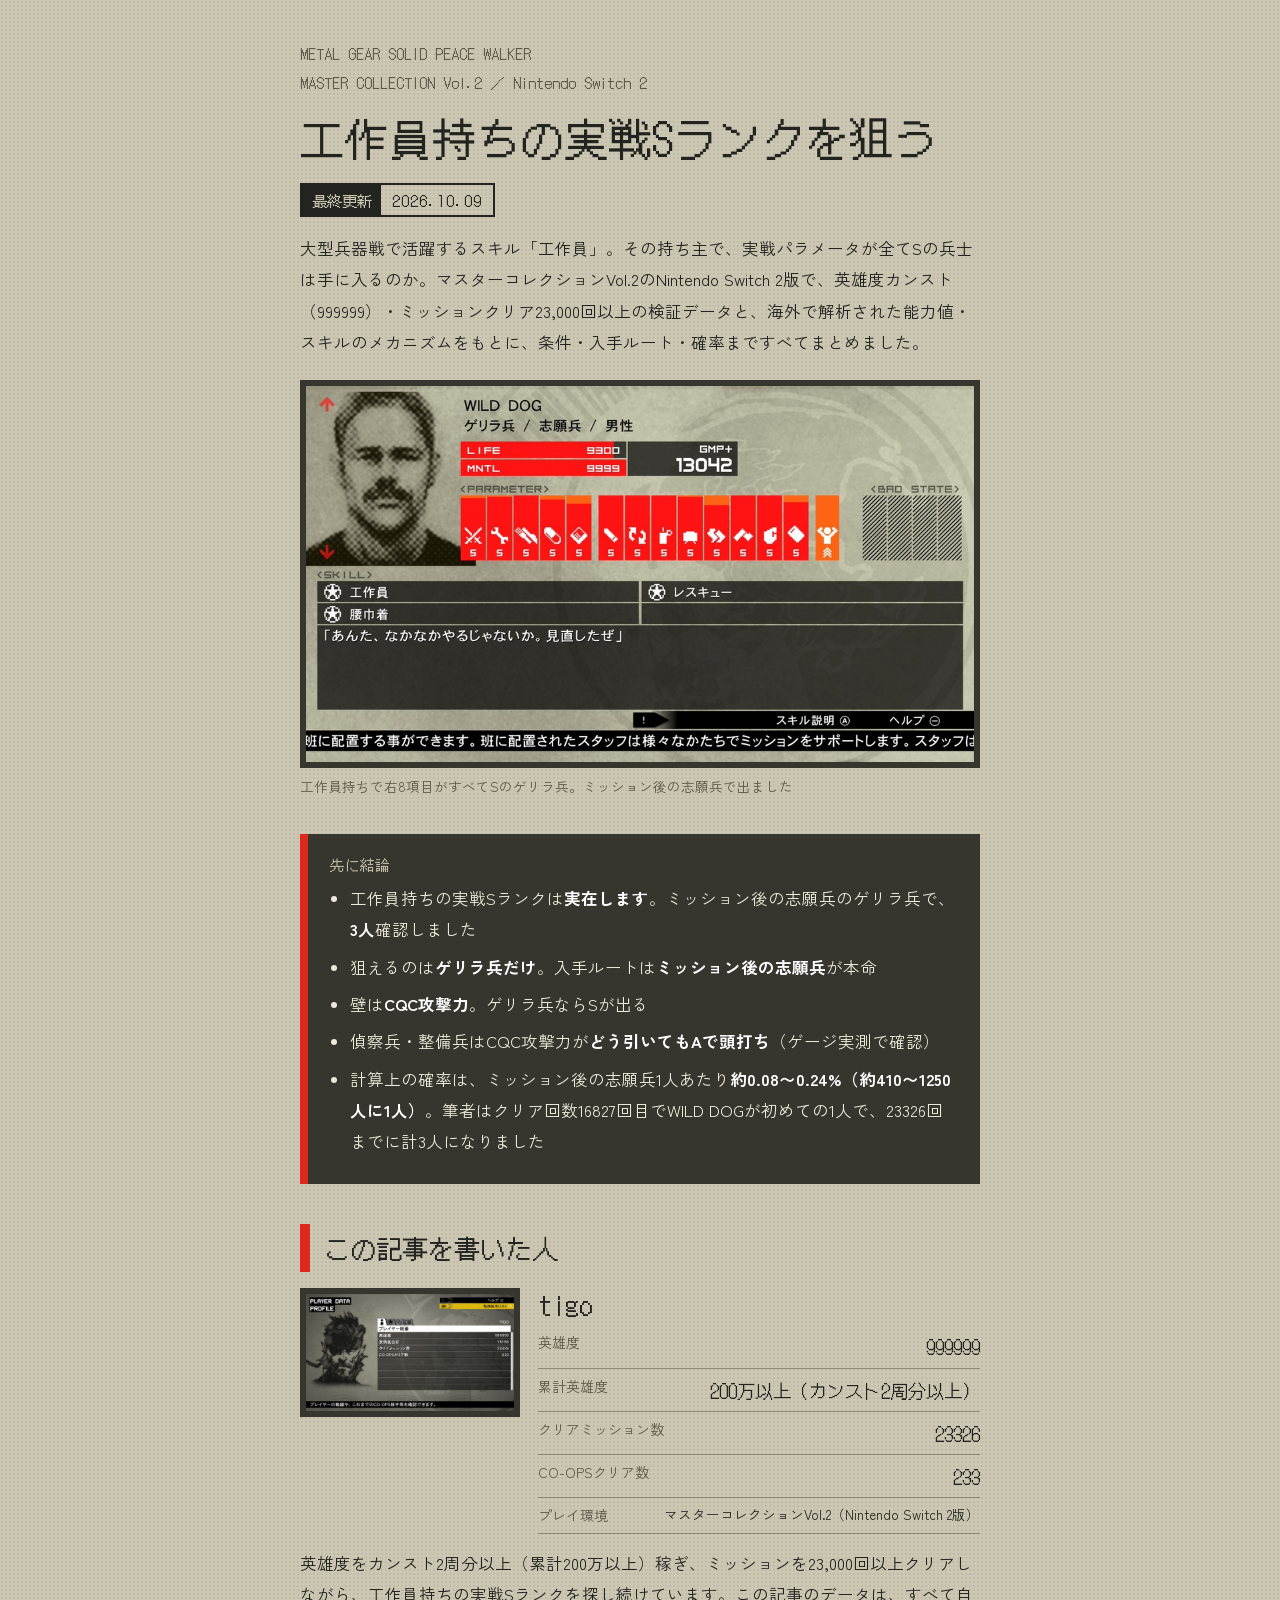
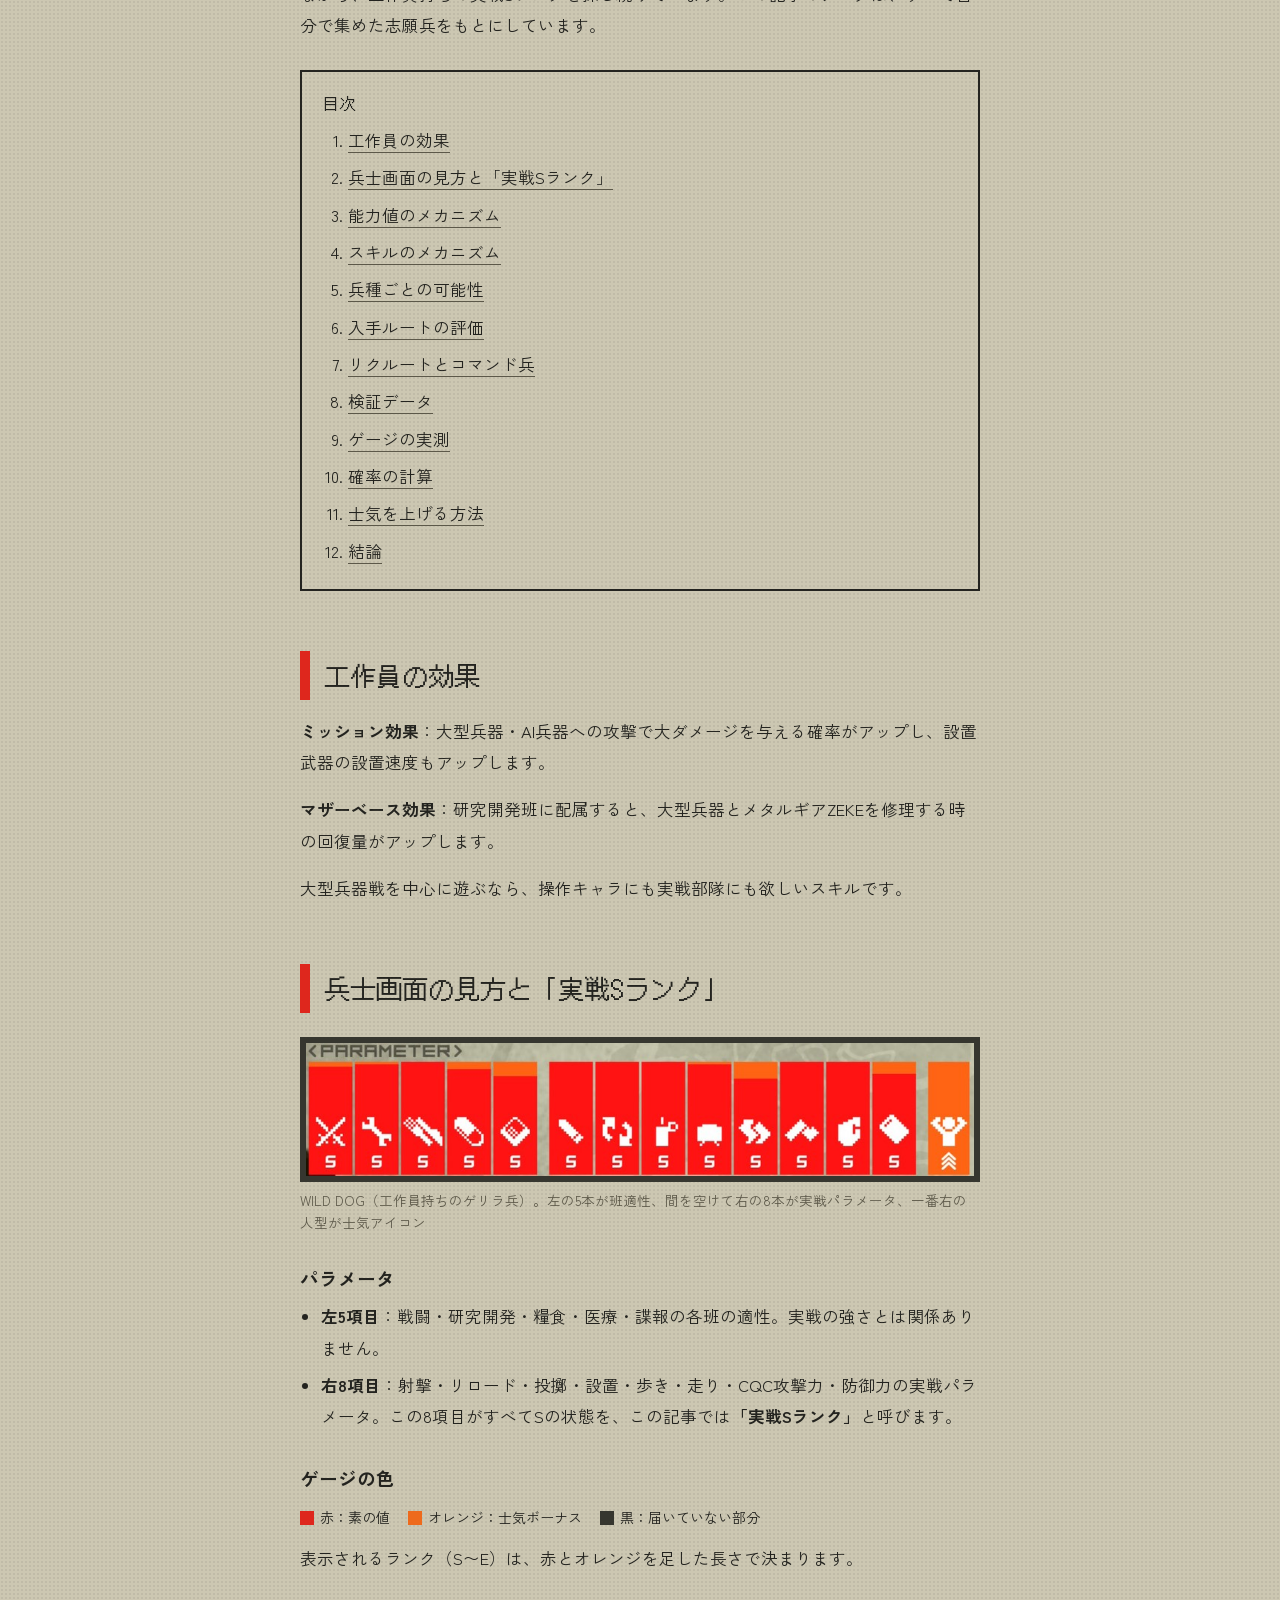
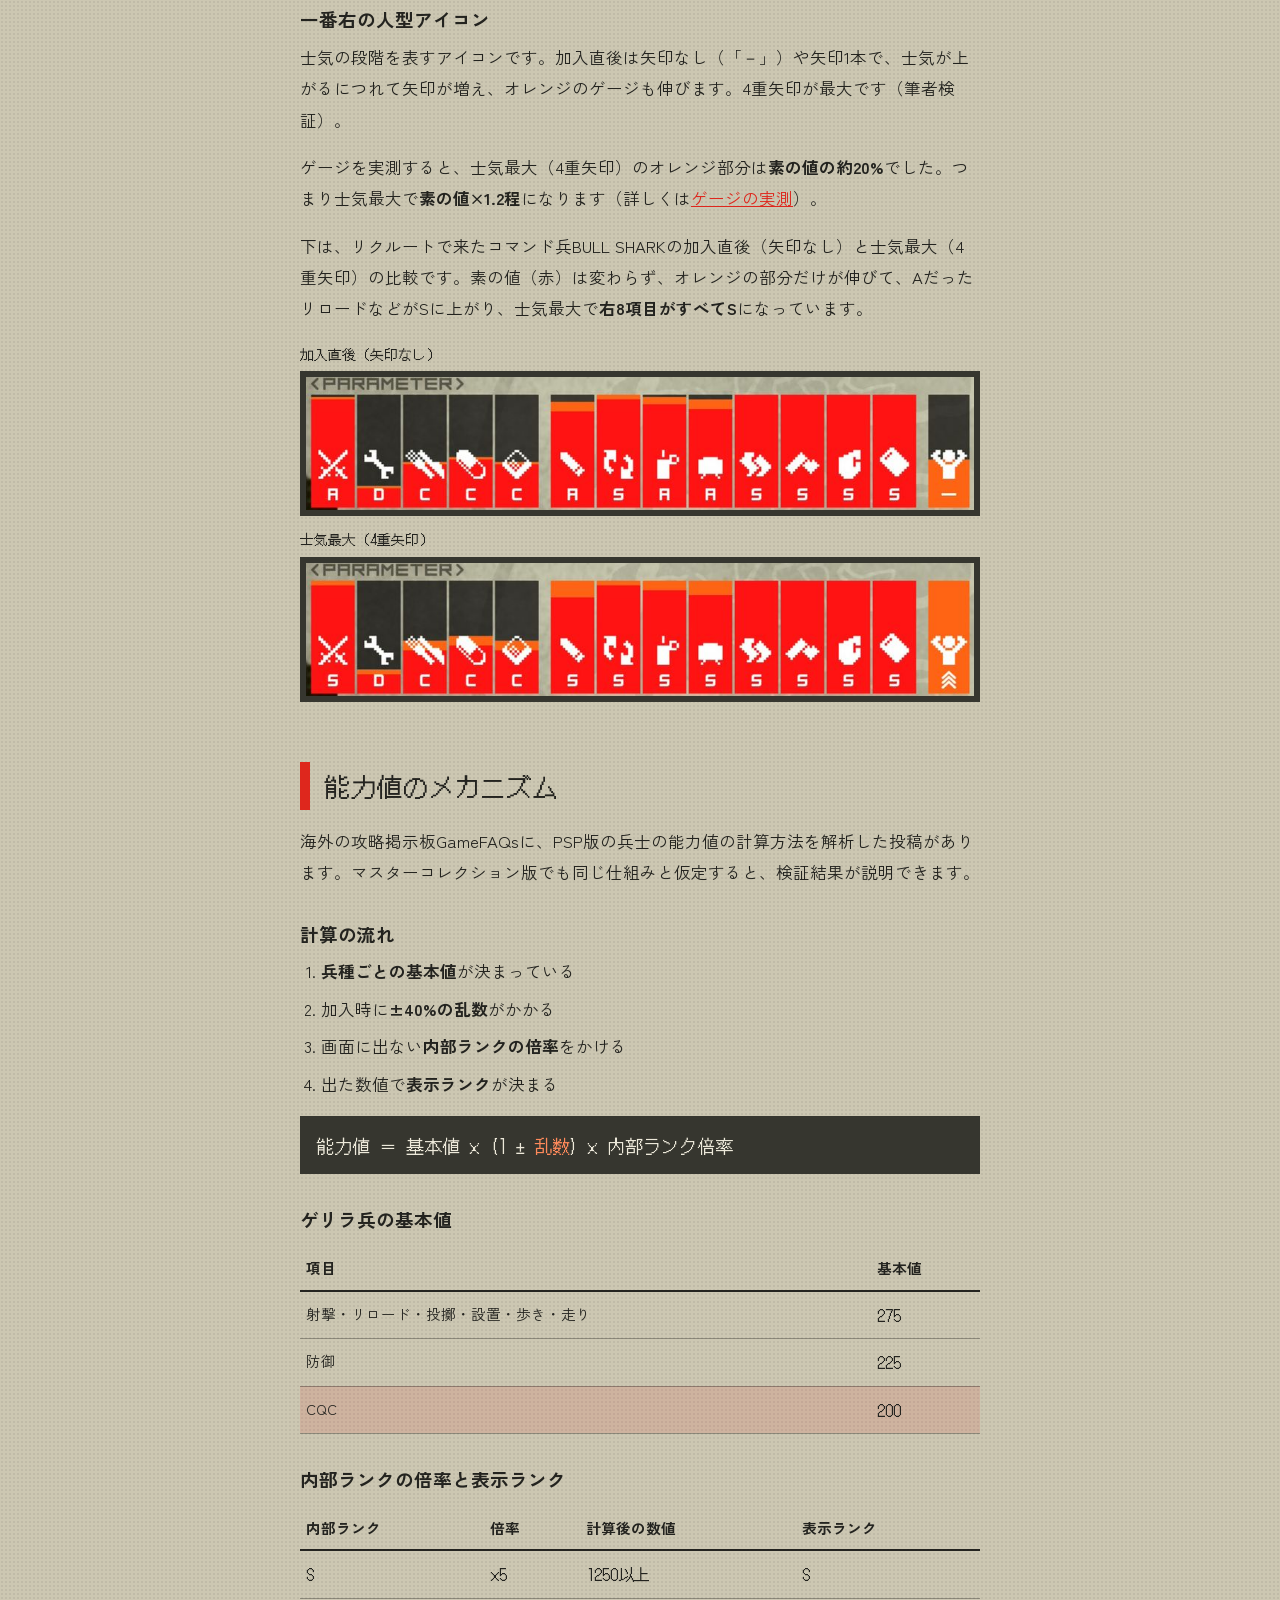
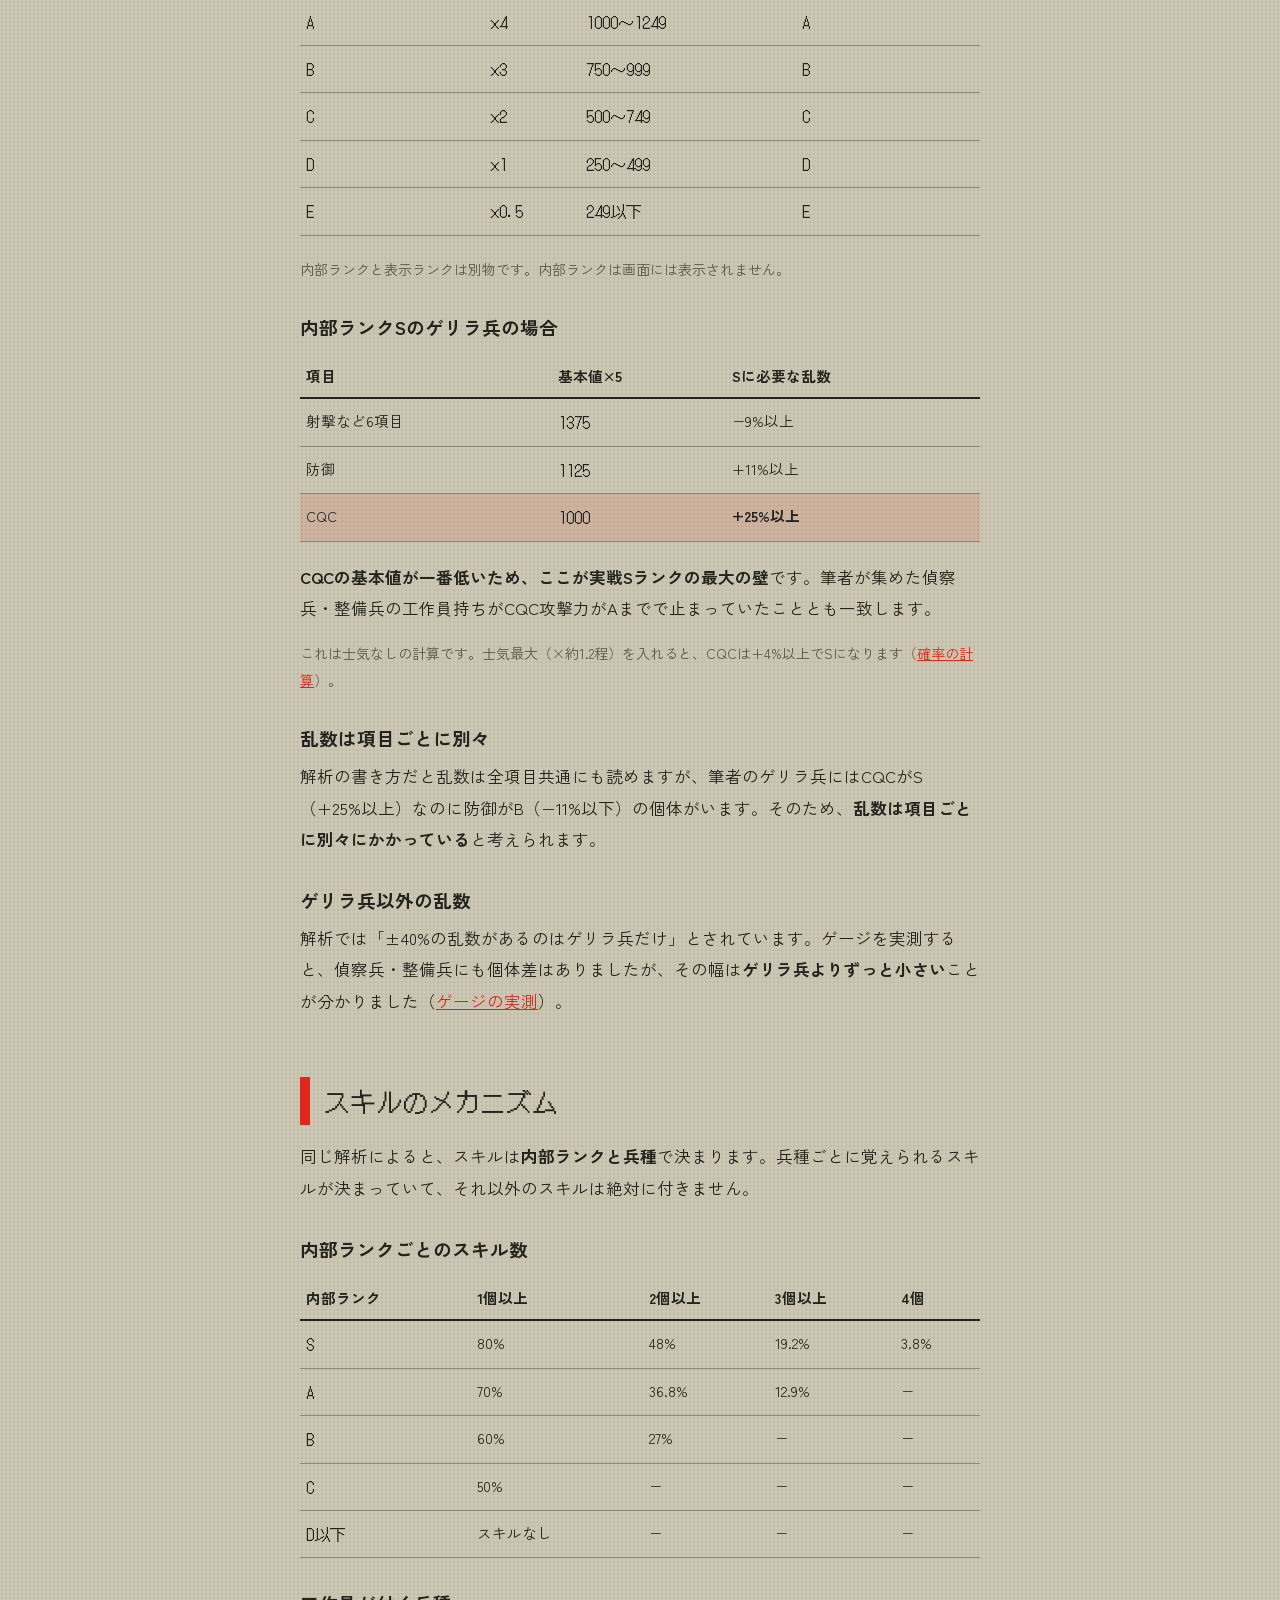
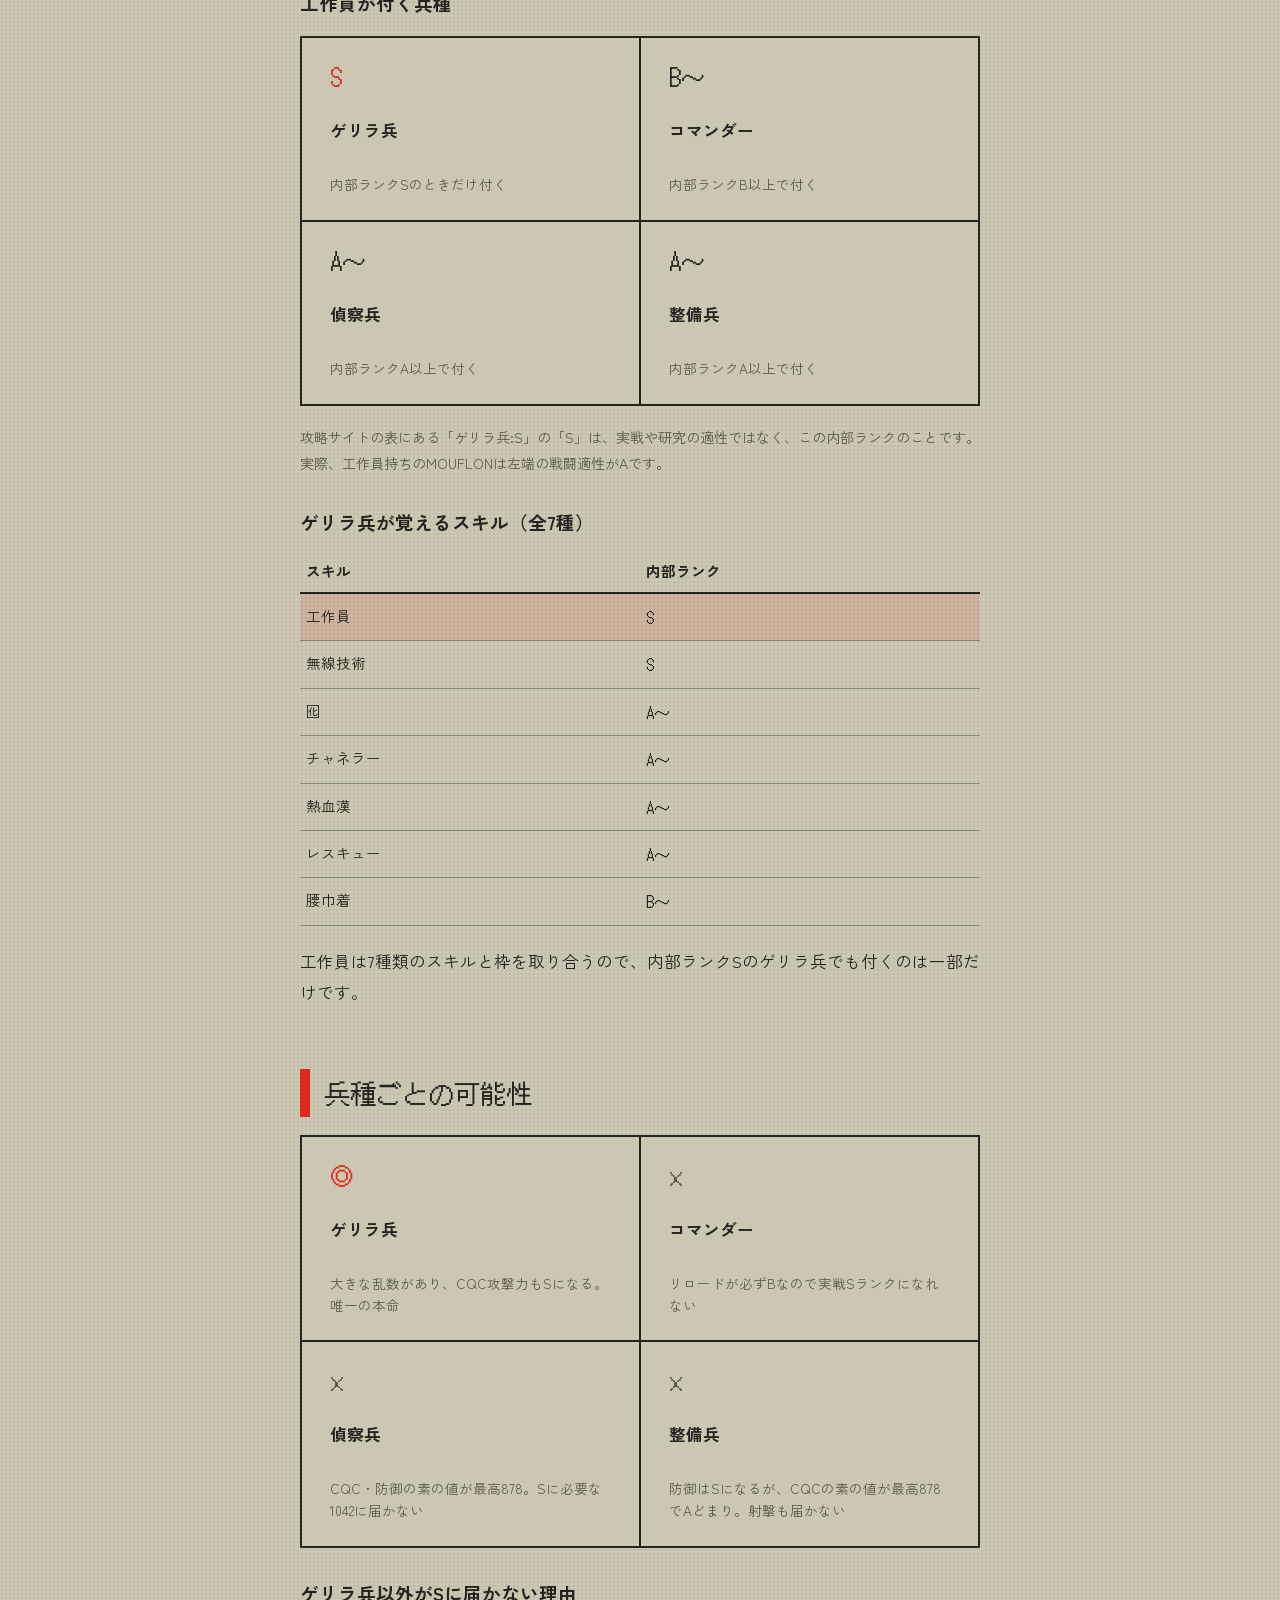
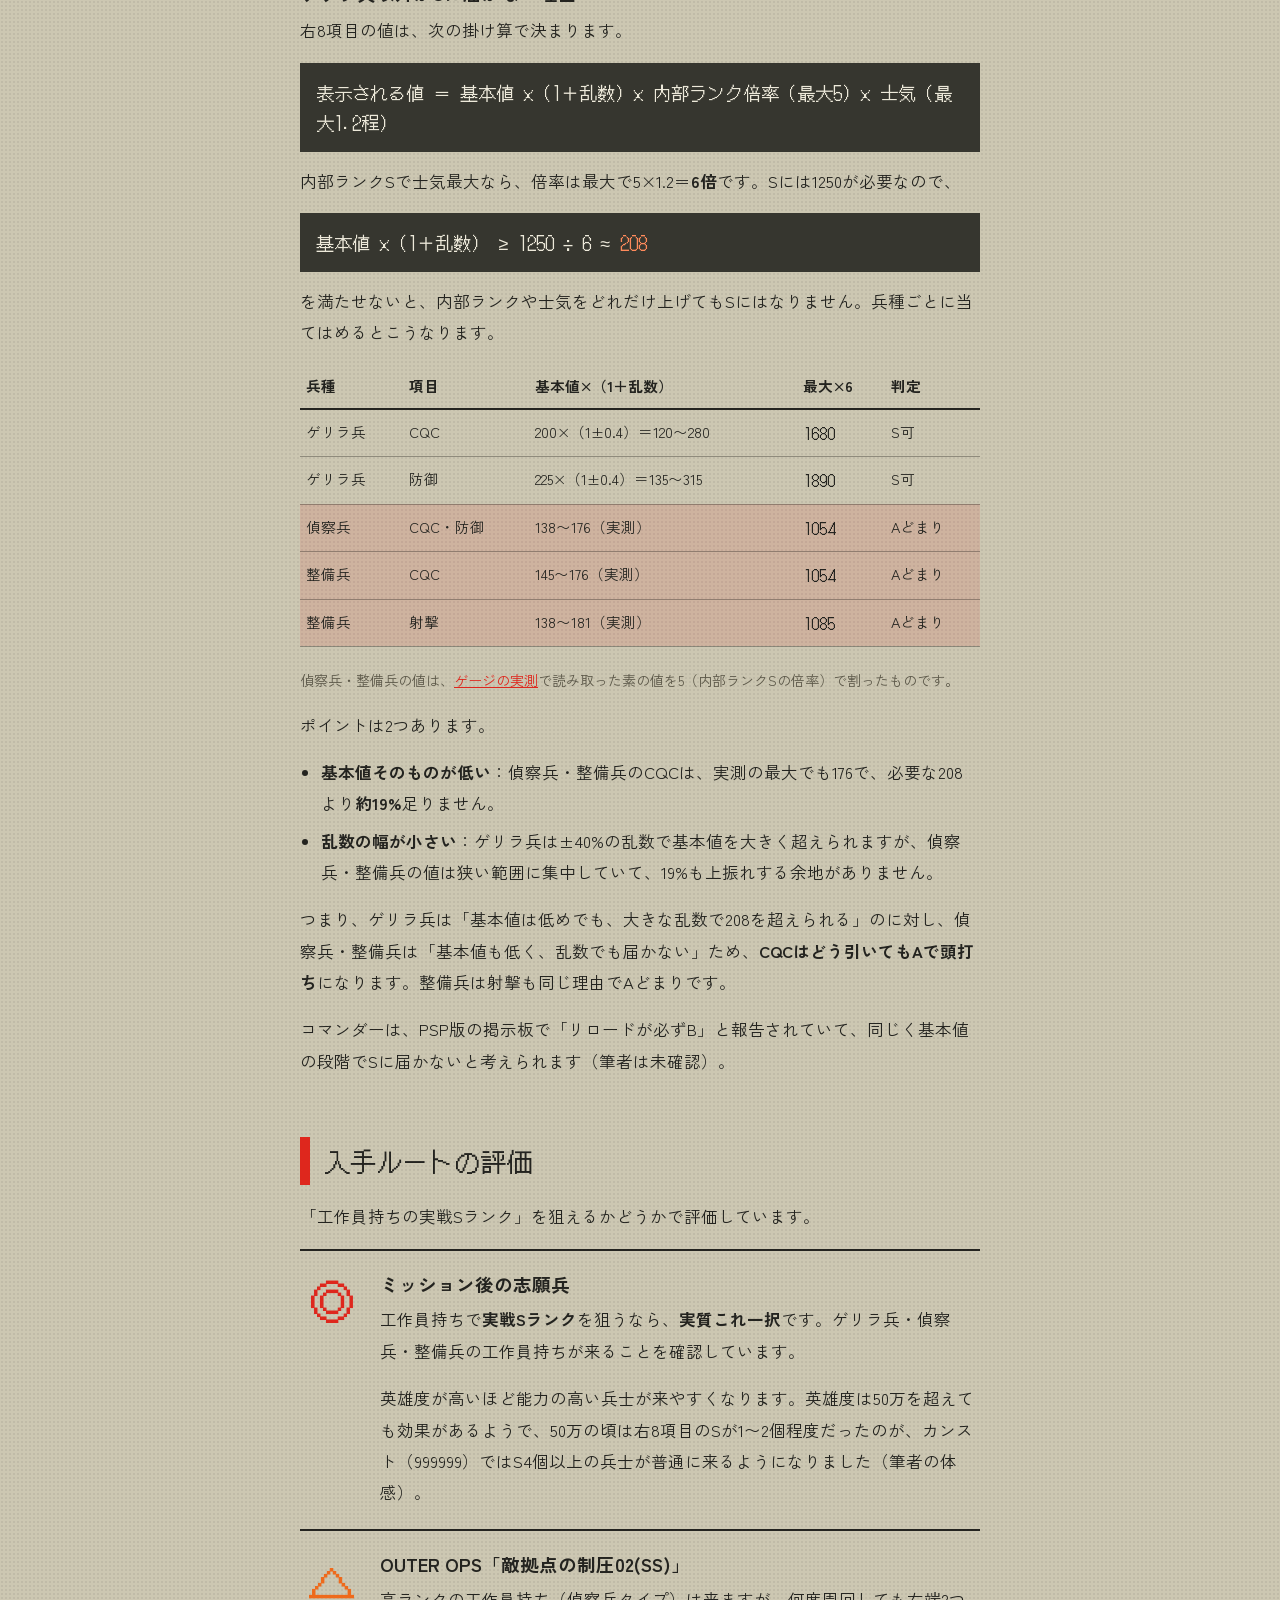
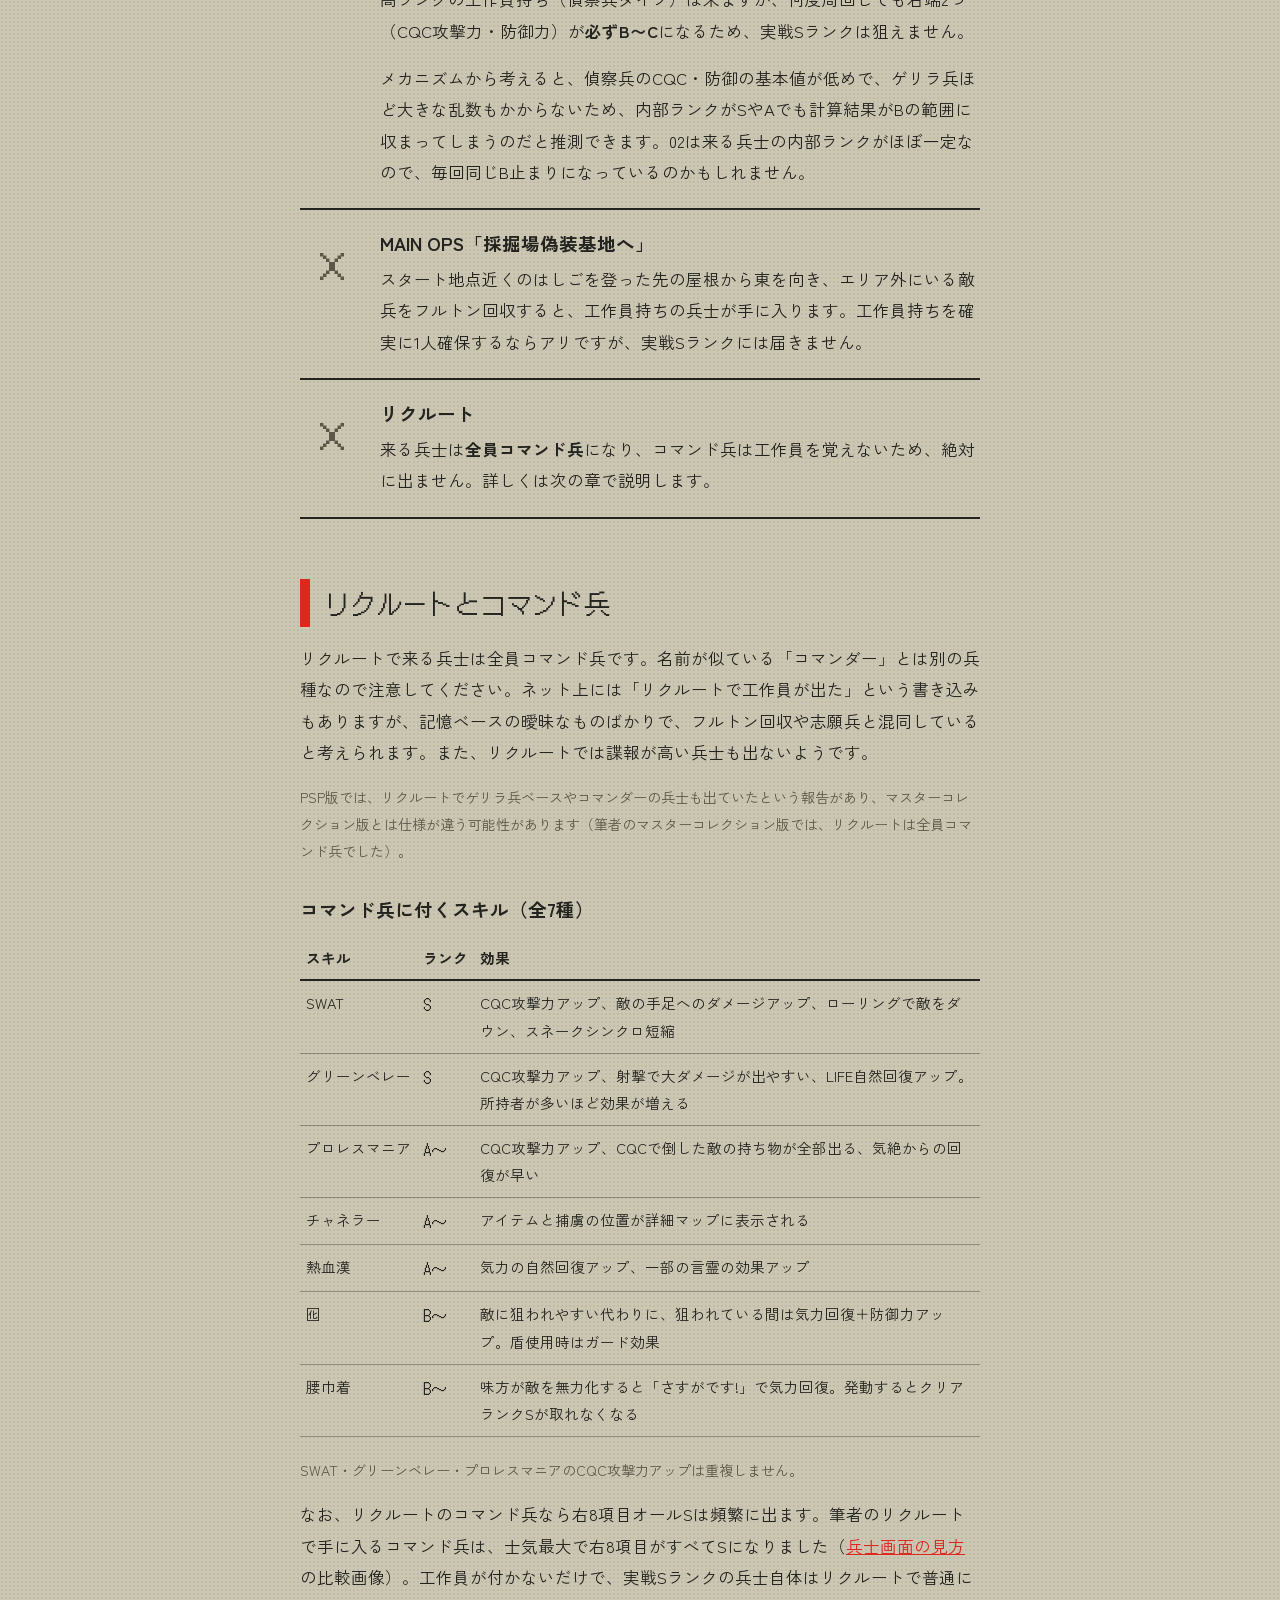
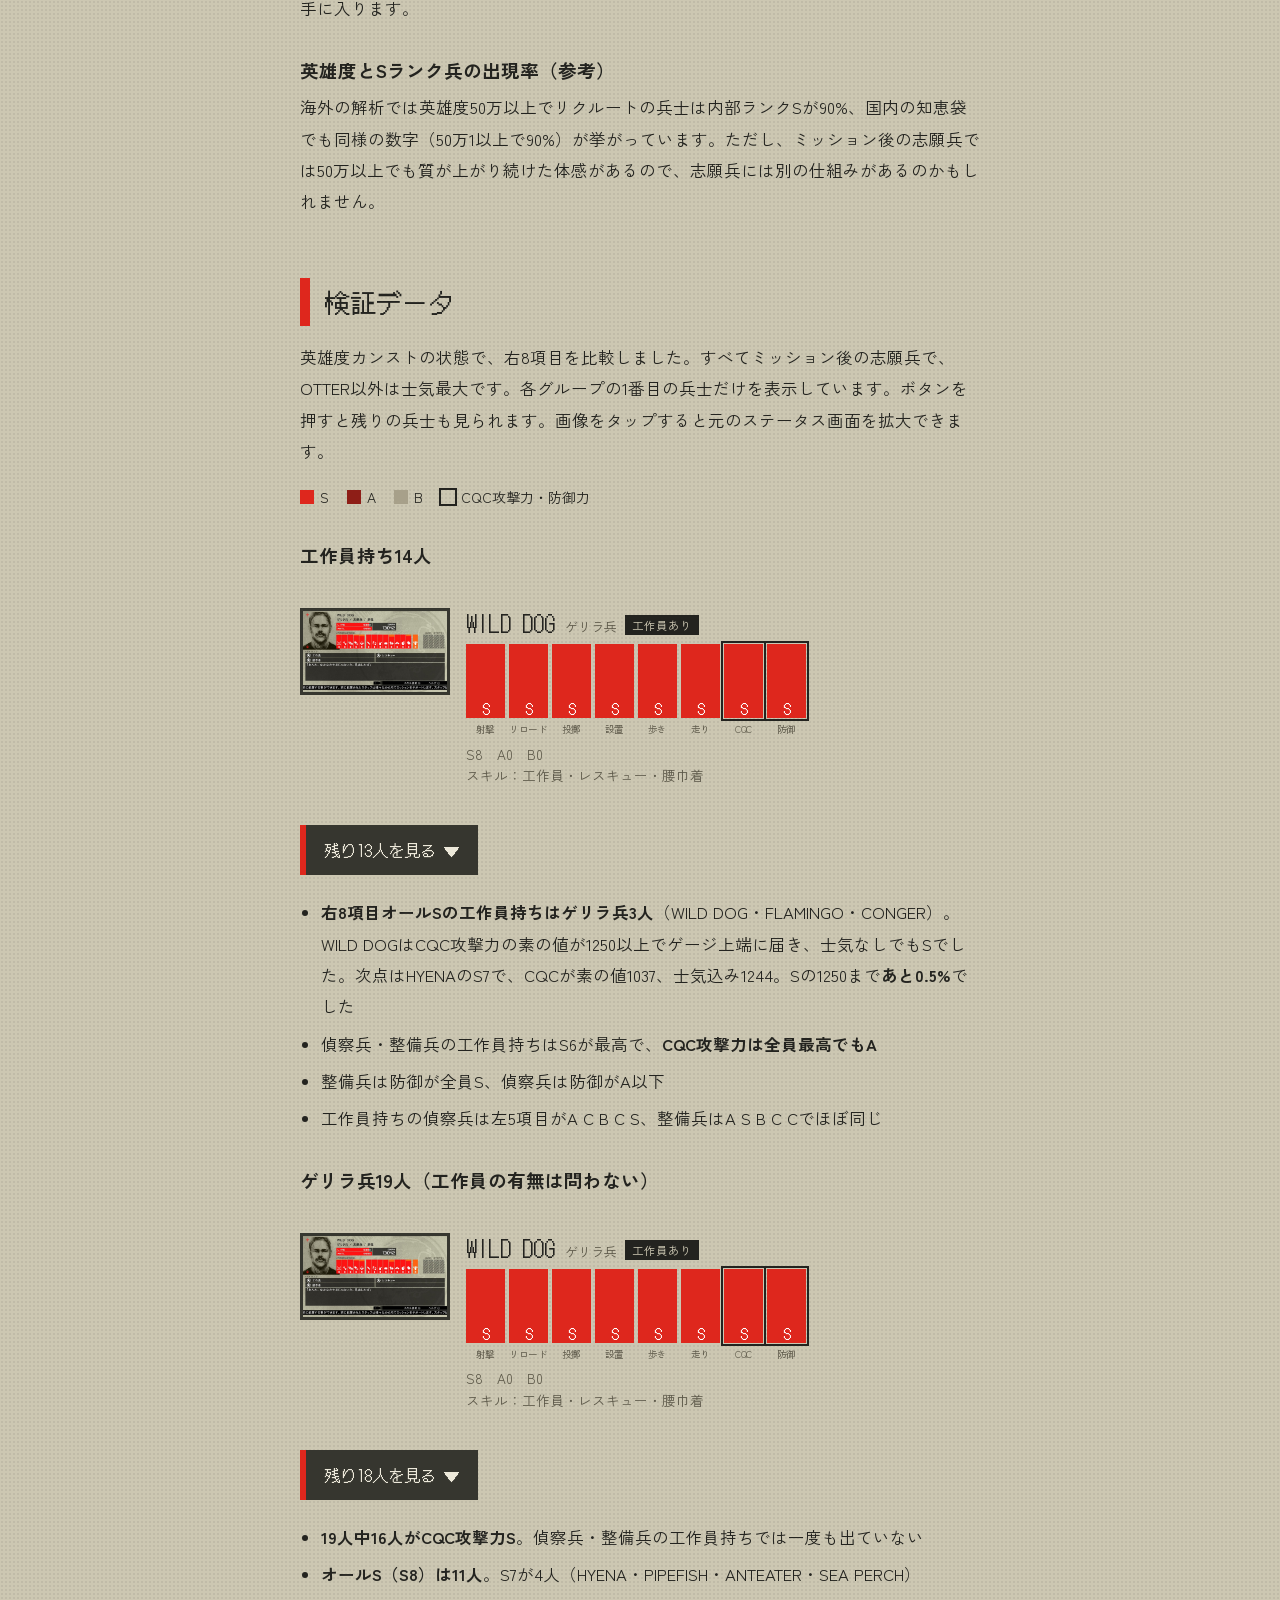
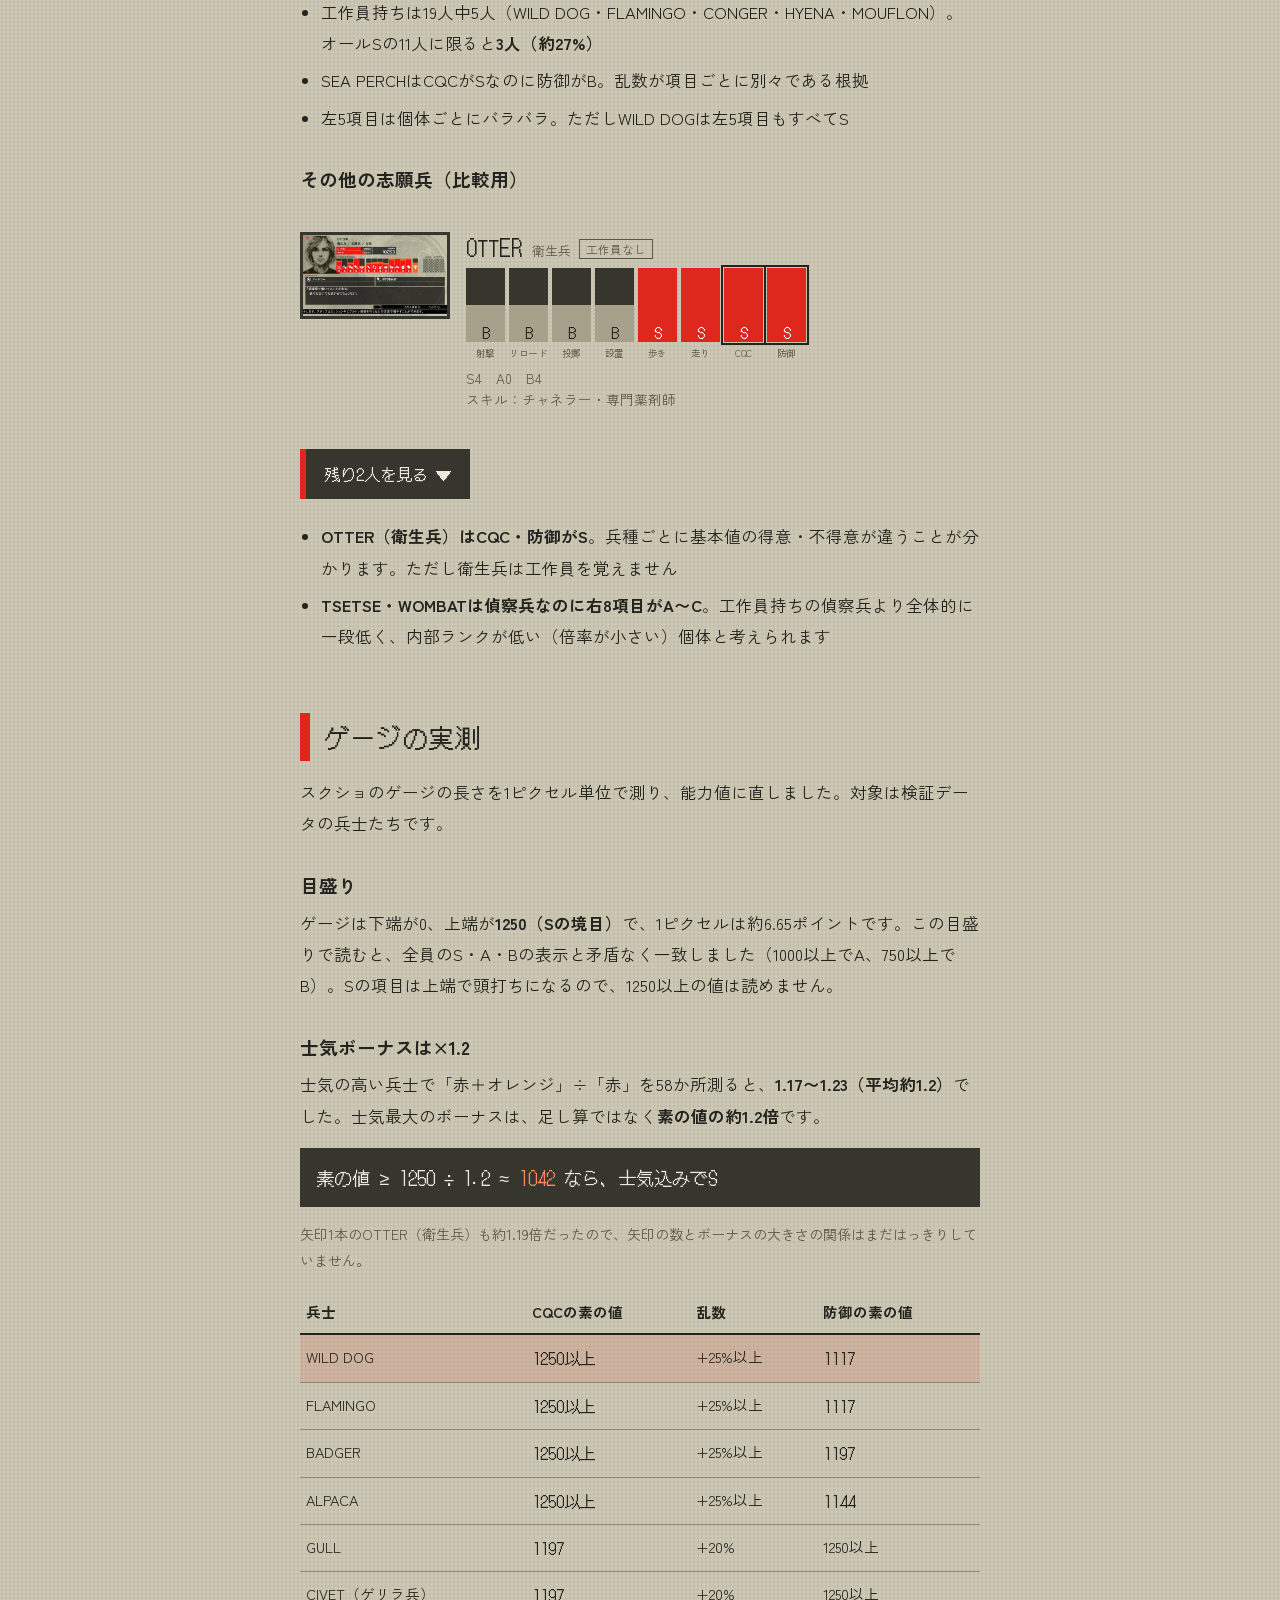
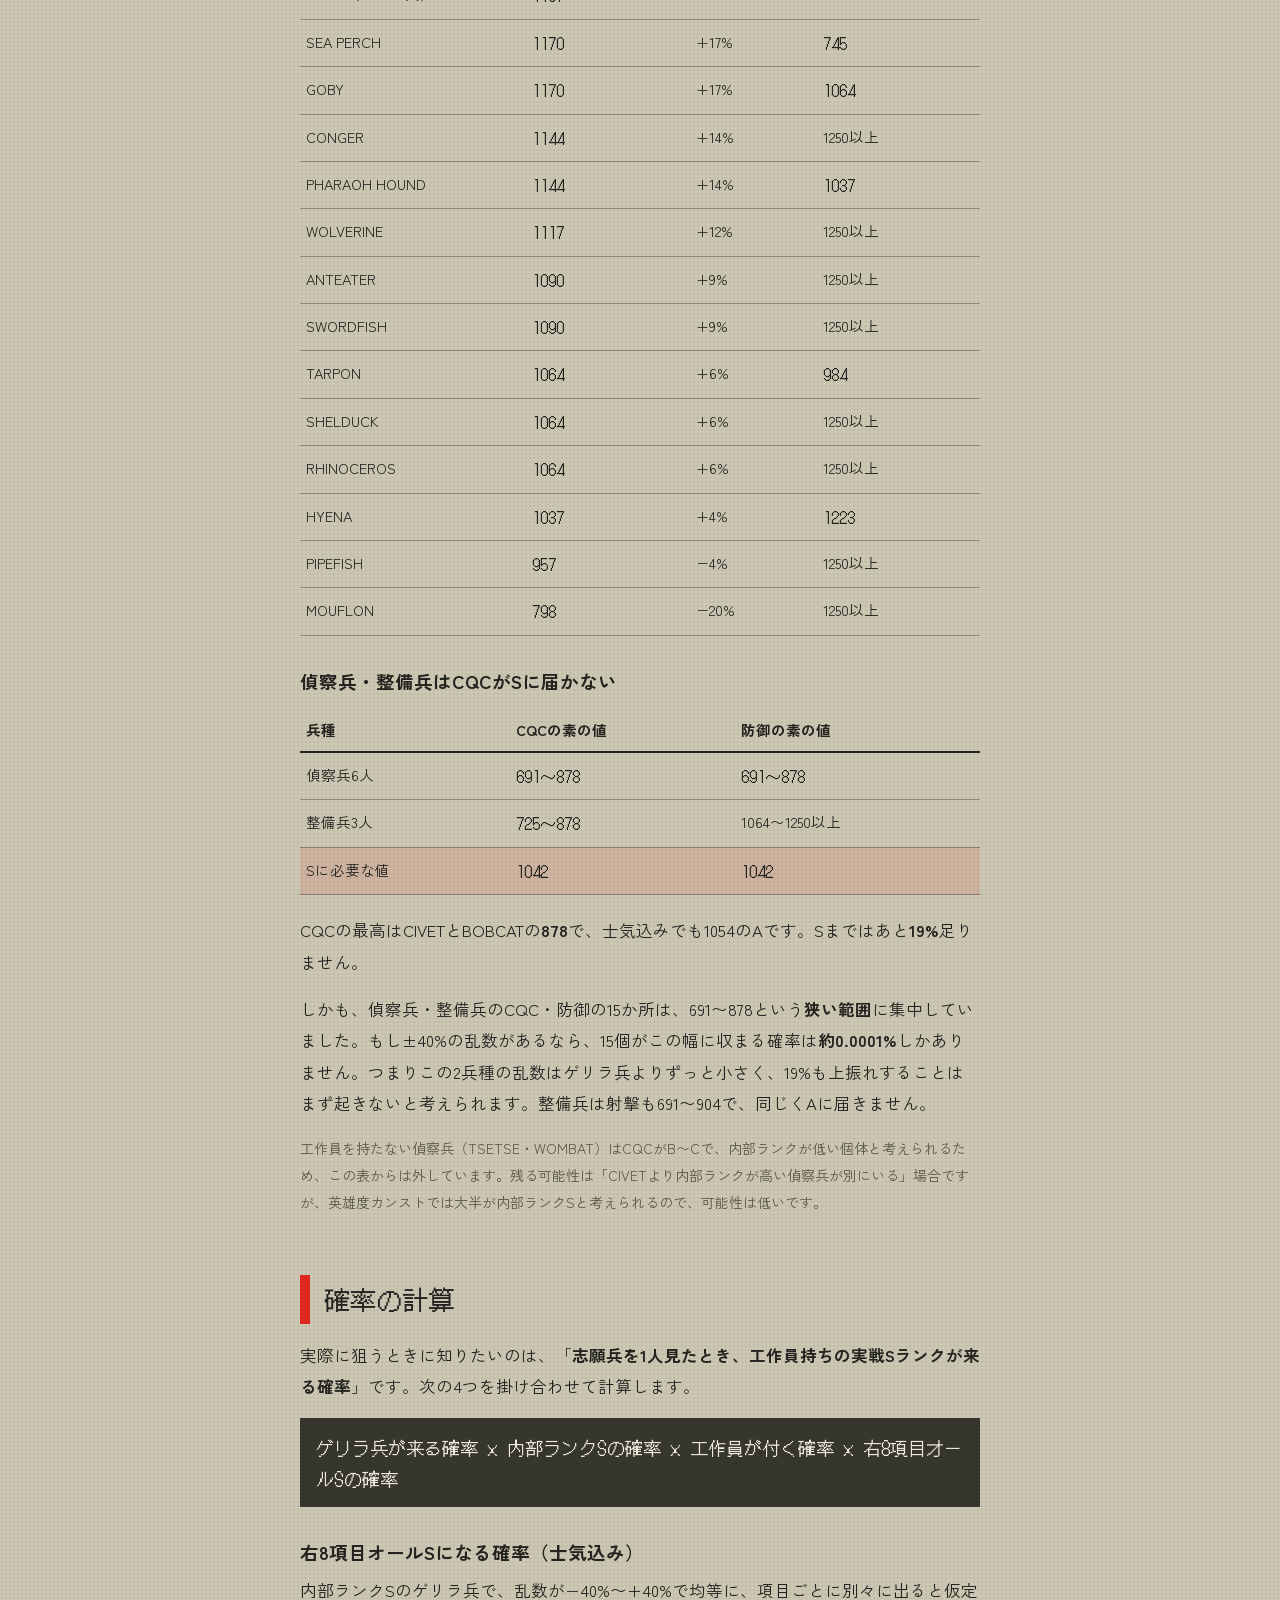
==== commit 9fa1768d: "Update index.html" ====
--- a/index.html
+++ b/index.html
@@ -41,7 +41,7 @@
 <section class="answer" aria-labelledby="ans">
   <h2 id="ans">先に結論</h2>
   <ul>
-    <li>工作員持ちの実戦Sランクは<strong>実在しました</strong>。ミッション後の志願兵のゲリラ兵で、<strong>3人</strong>確認しました</li>
+    <li>工作員持ちの実戦Sランクは<strong>実在します</strong>。ミッション後の志願兵のゲリラ兵で、<strong>3人</strong>確認しました</li>
     <li>狙えるのは<strong>ゲリラ兵だけ</strong>。入手ルートは<strong>ミッション後の志願兵</strong>が本命</li>
     <li>壁は<strong>CQC攻撃力</strong>。ゲリラ兵ならSが出る</li>
     <li>偵察兵・整備兵はCQC攻撃力が<strong>どう引いてもAで頭打ち</strong>（ゲージ実測で確認）</li>
